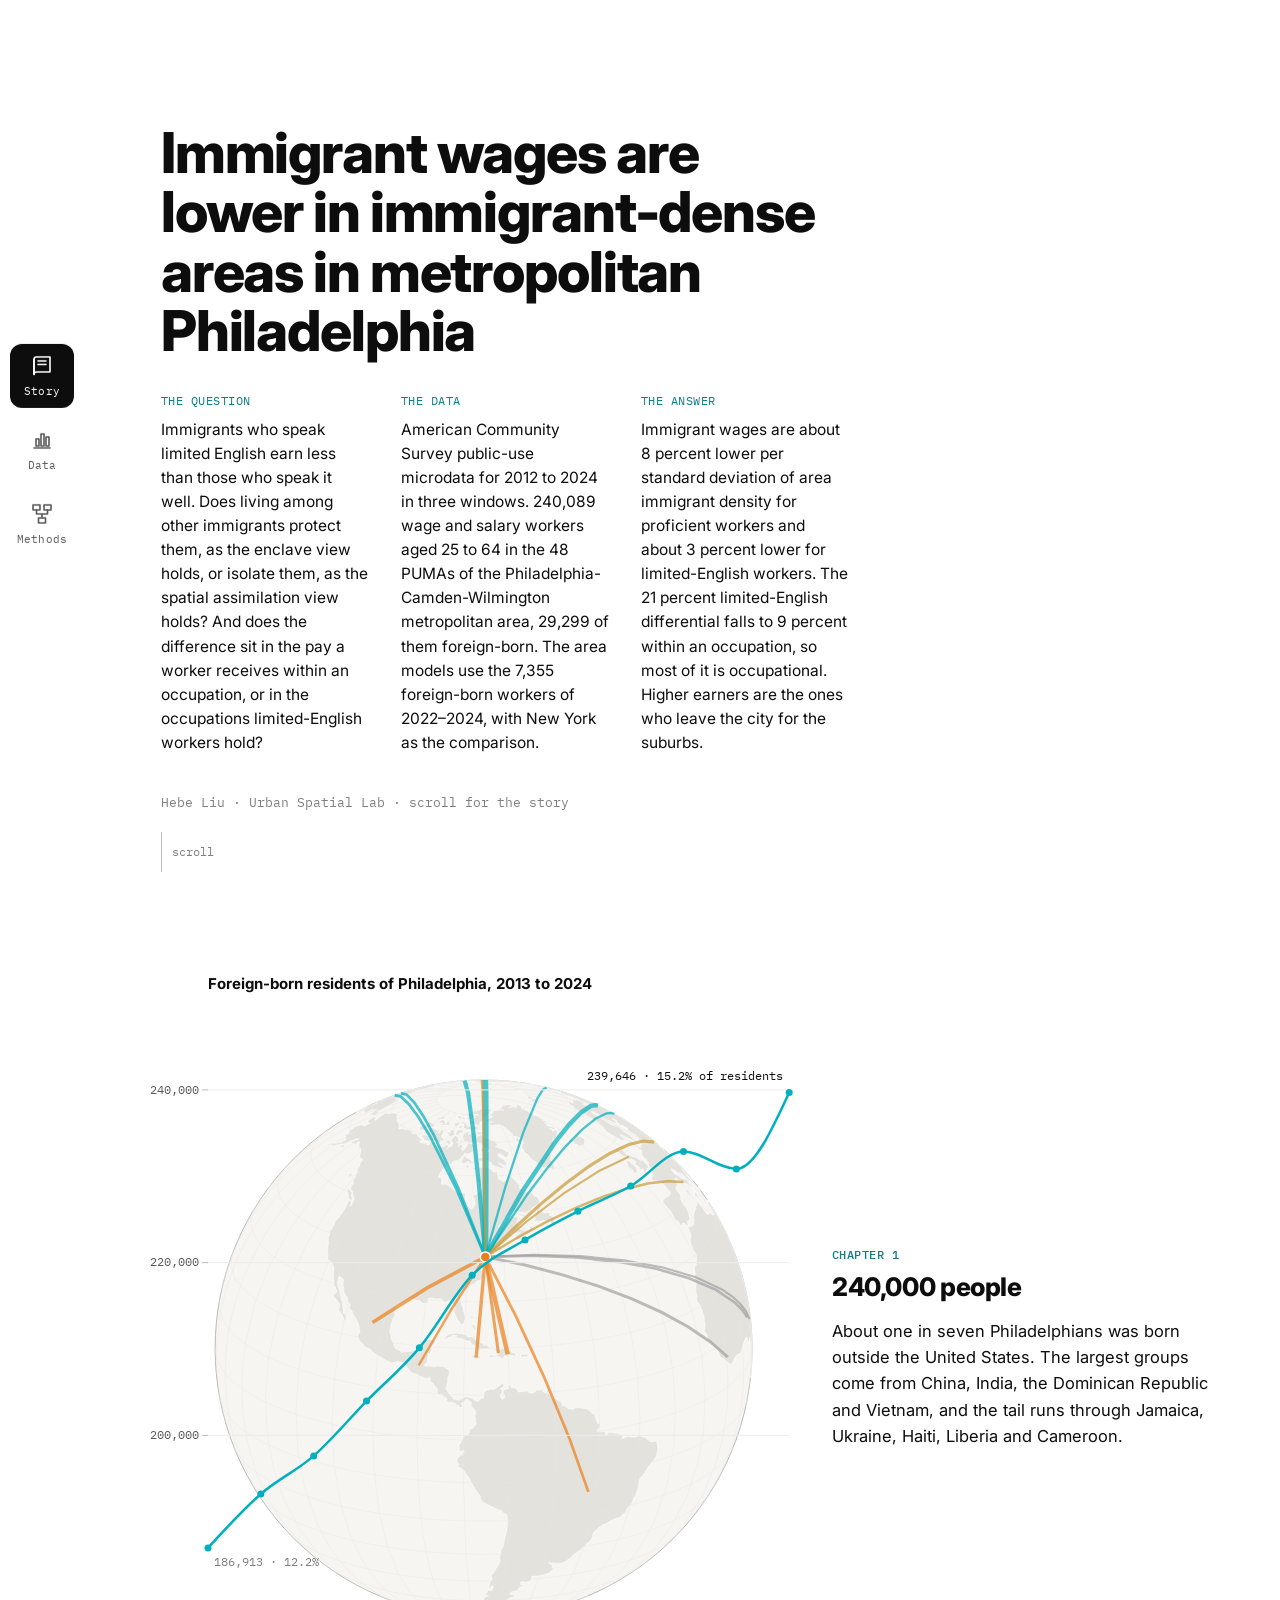
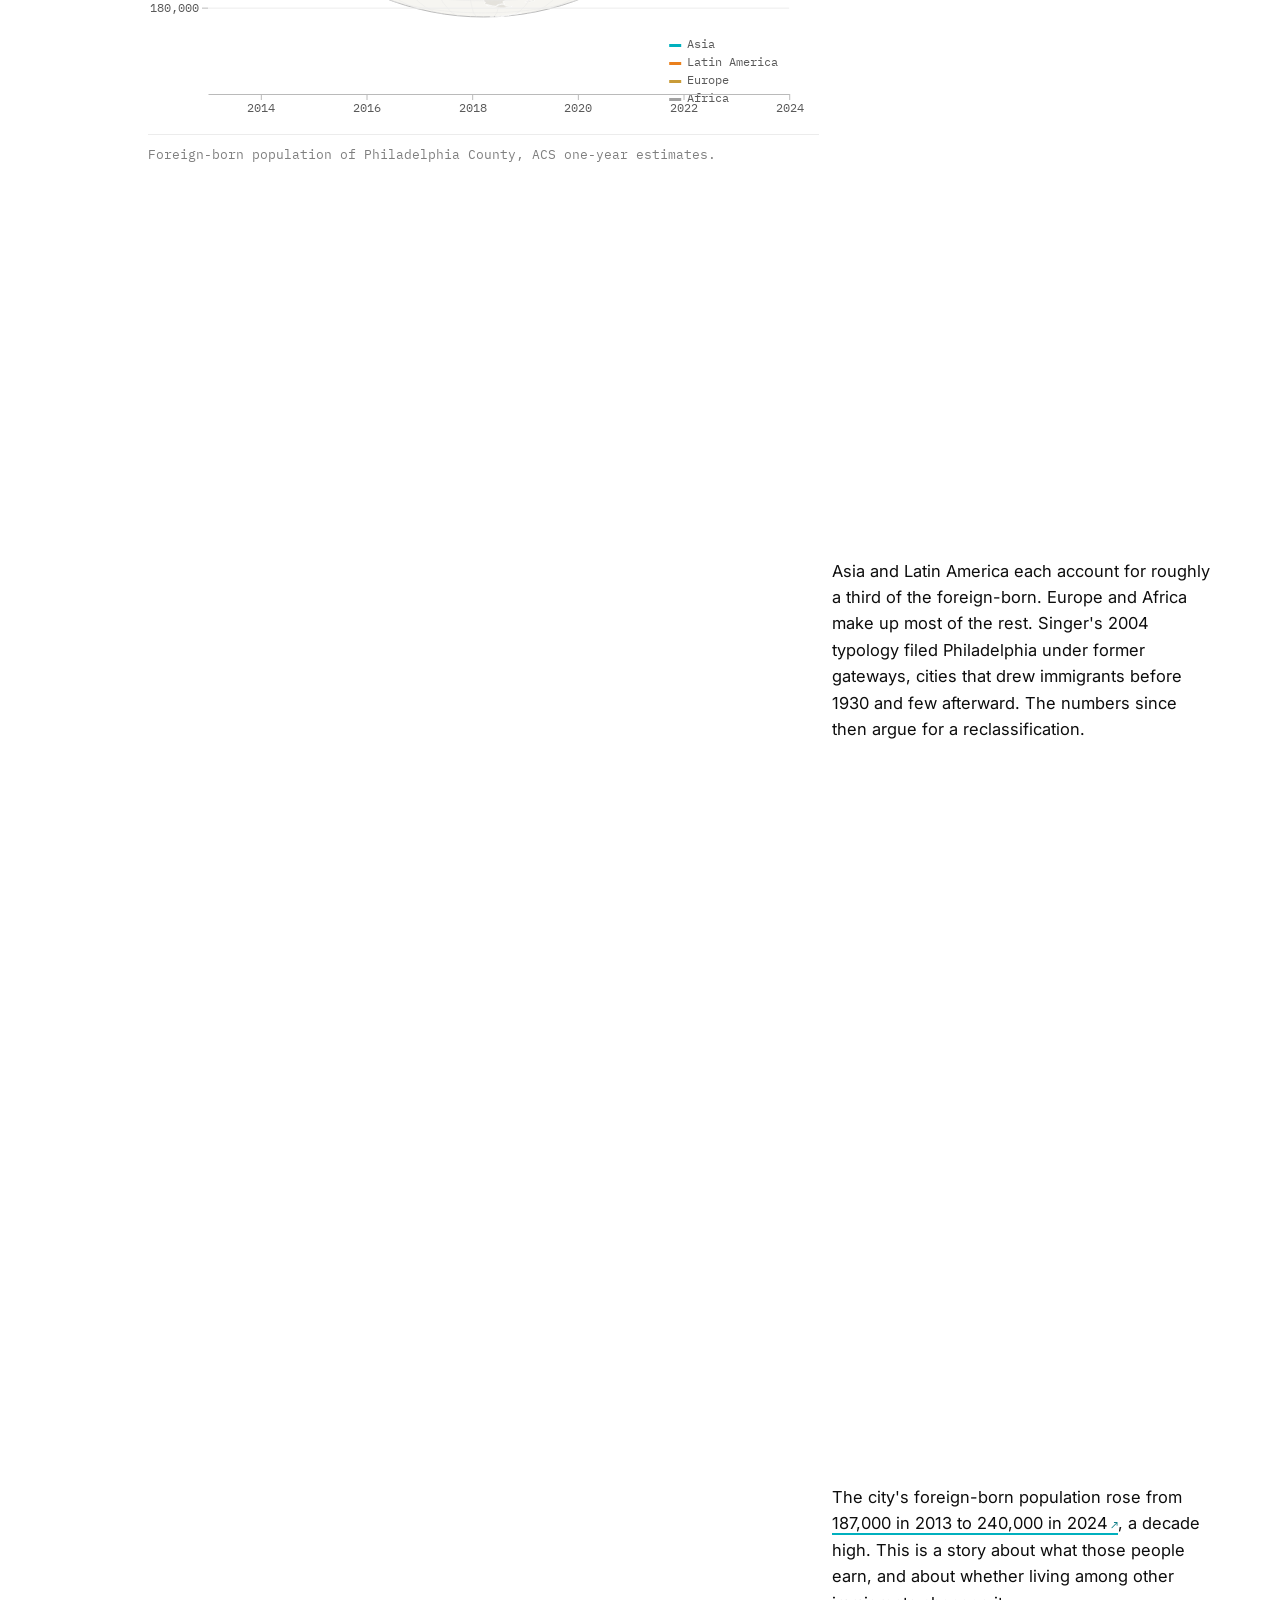
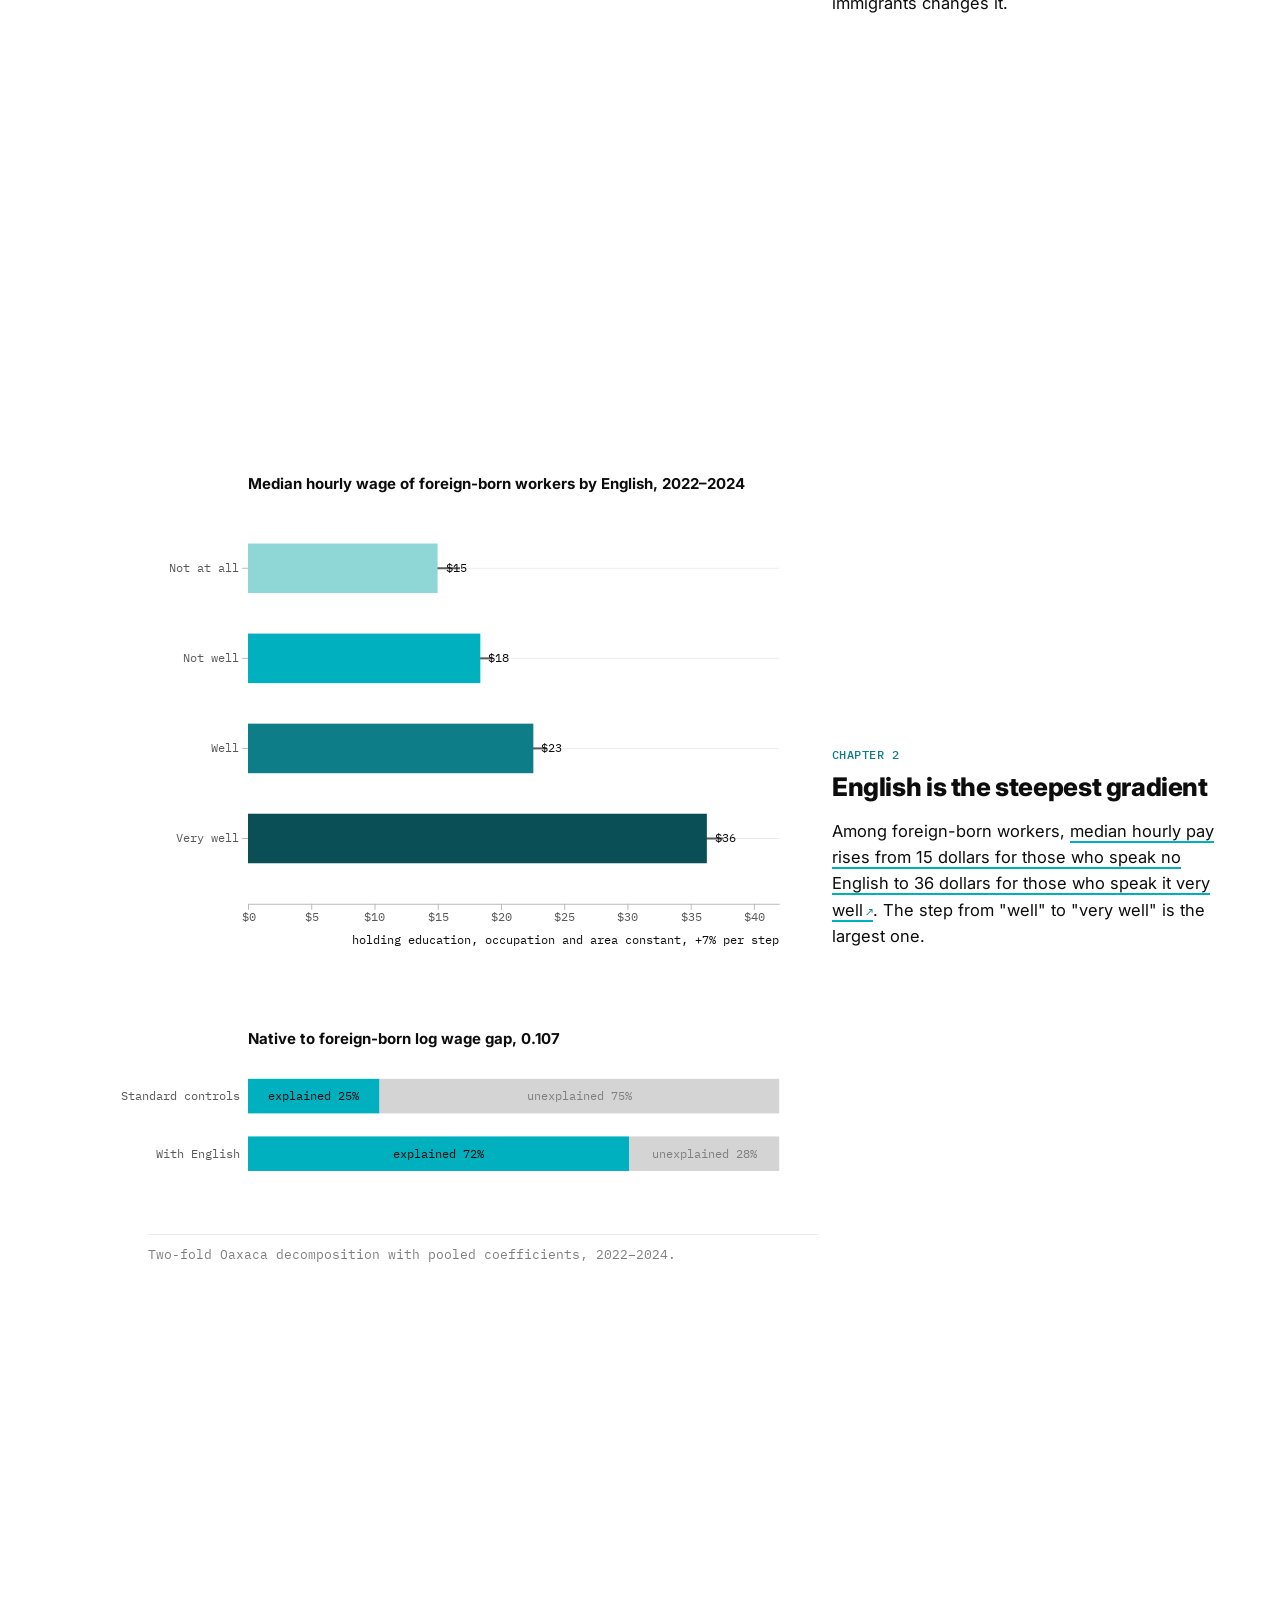
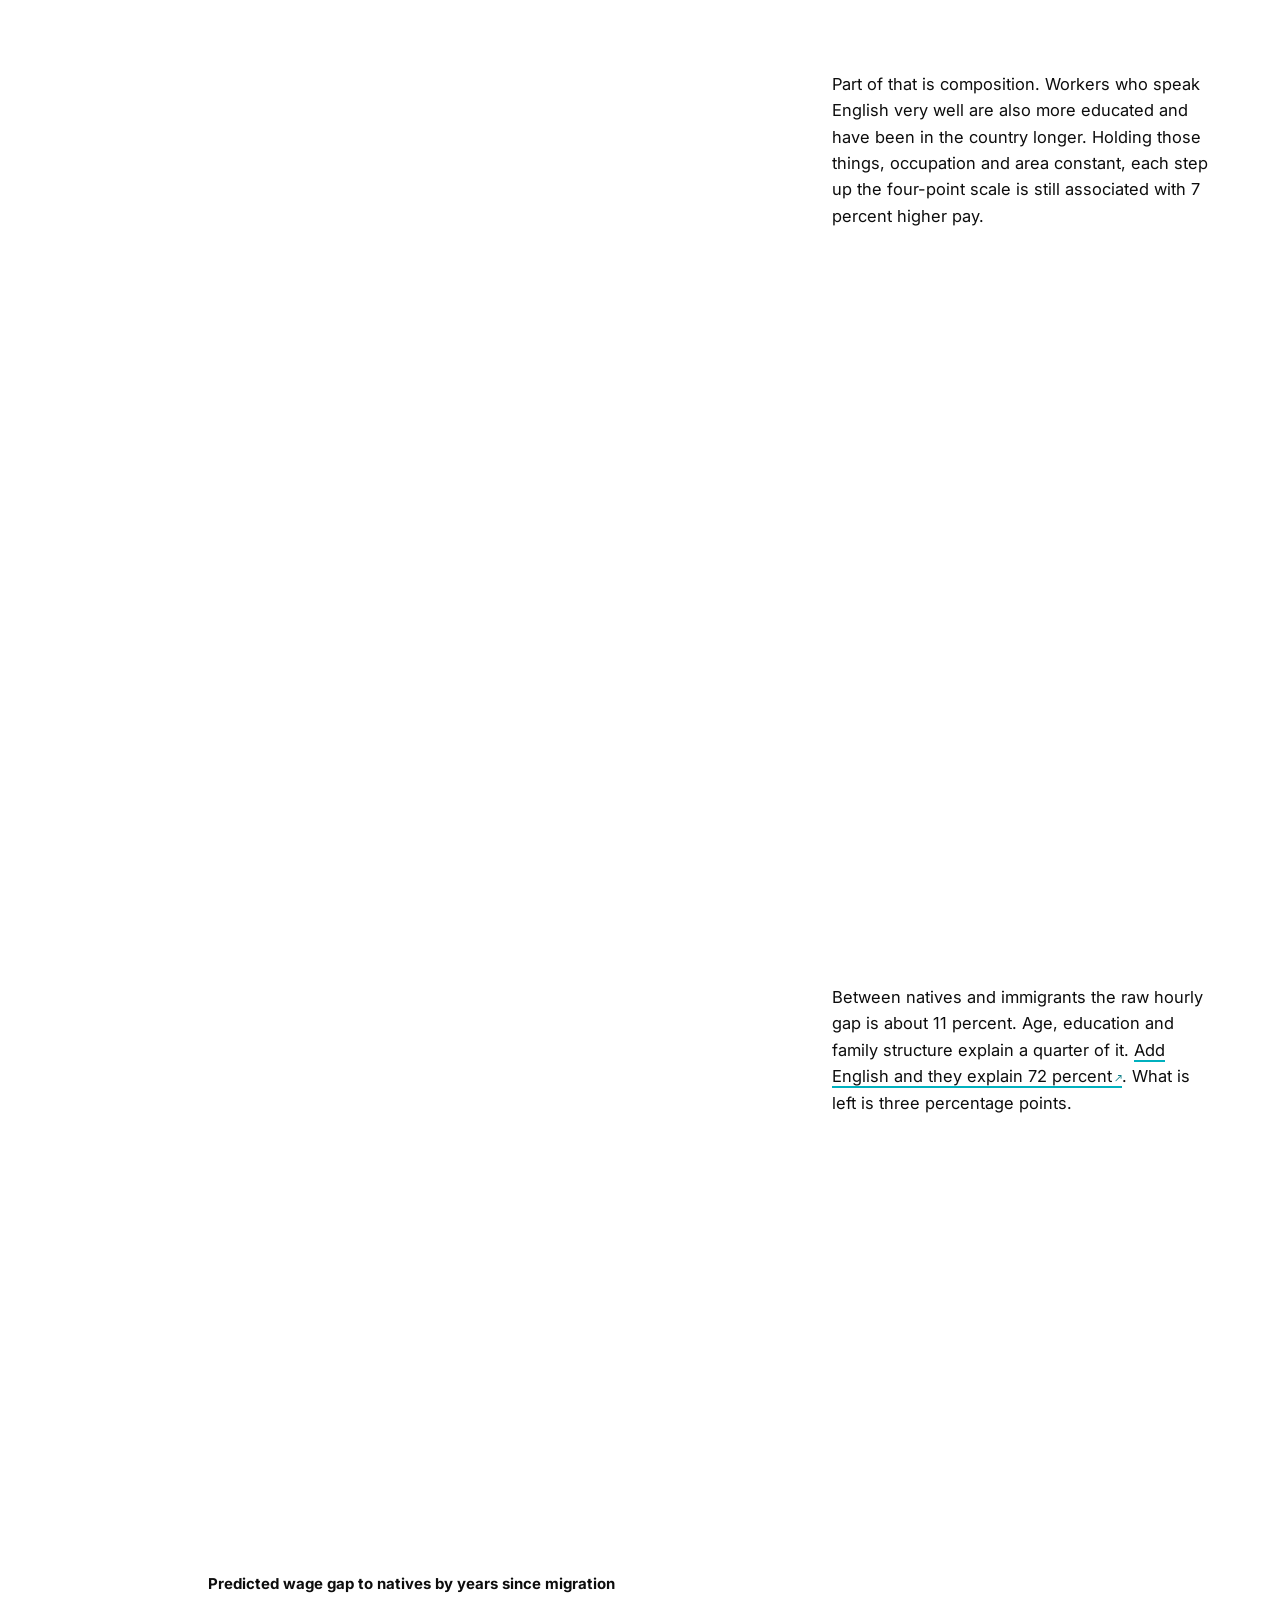
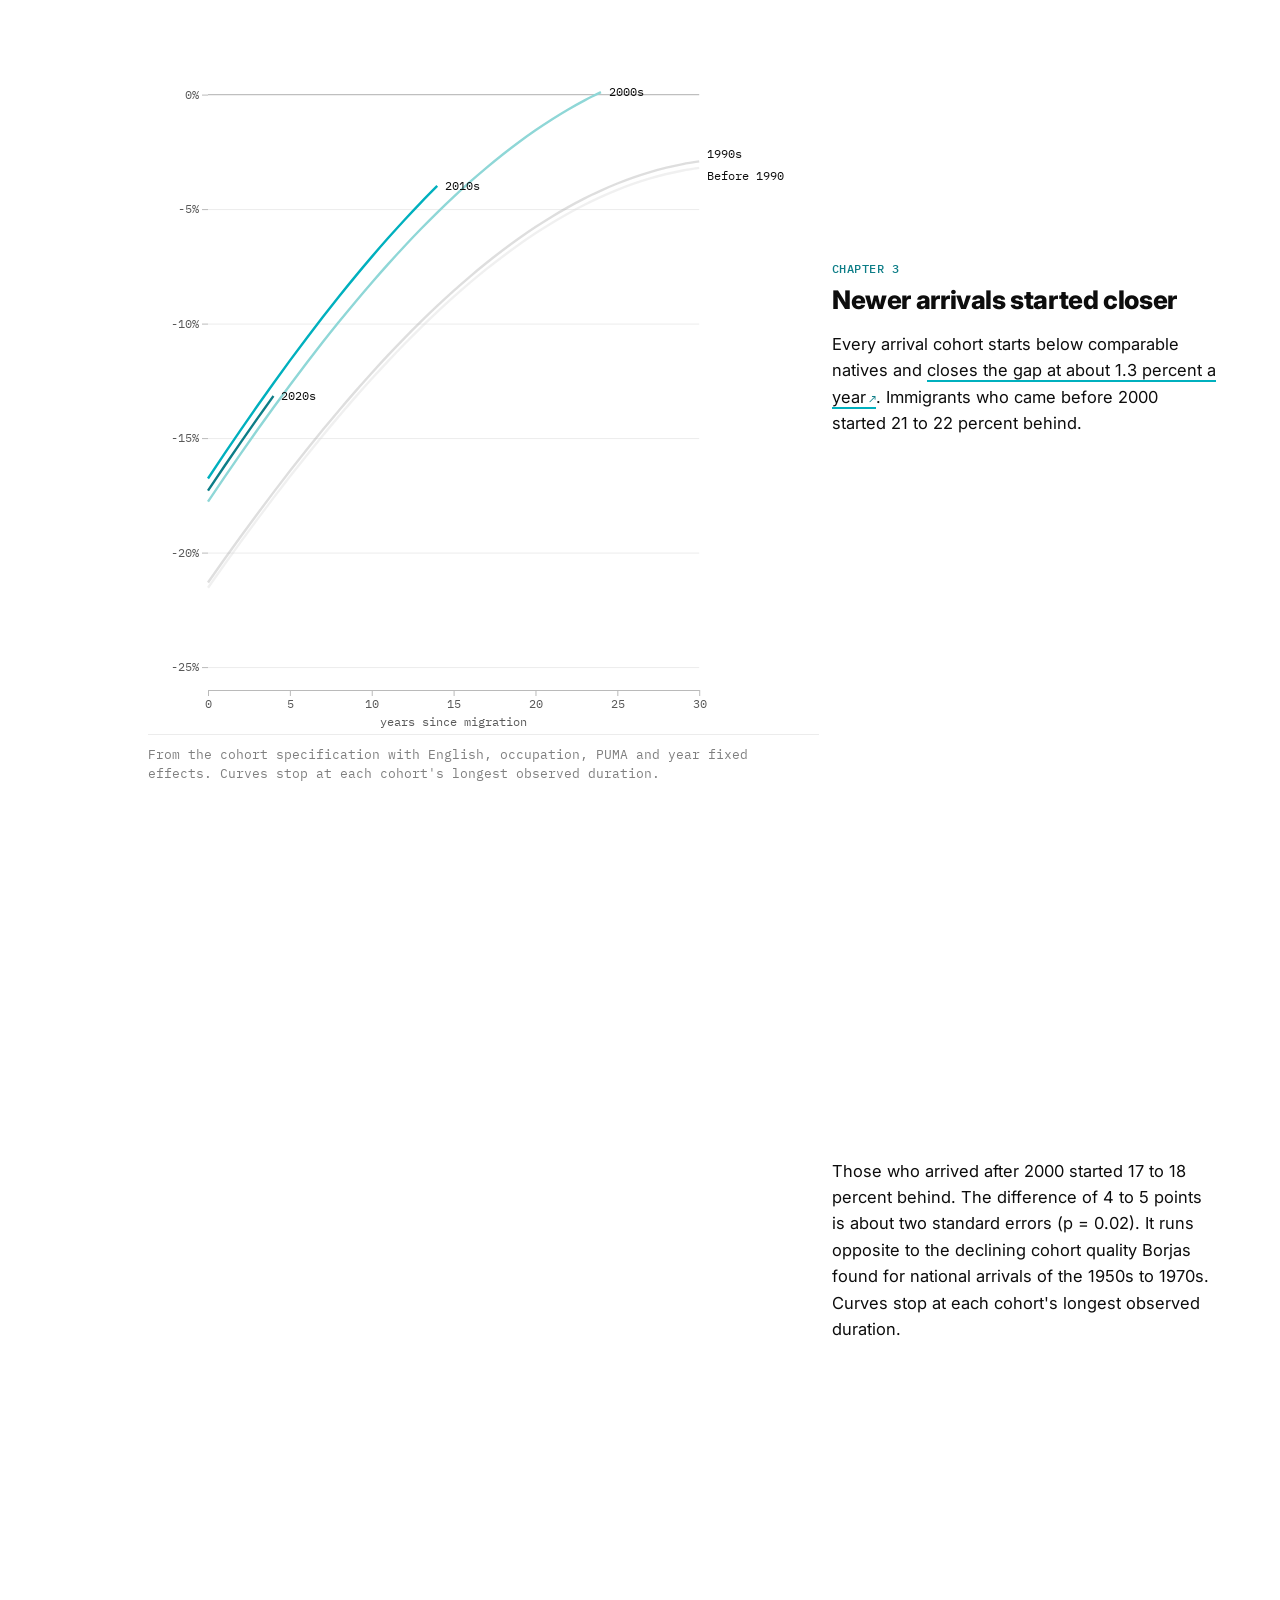
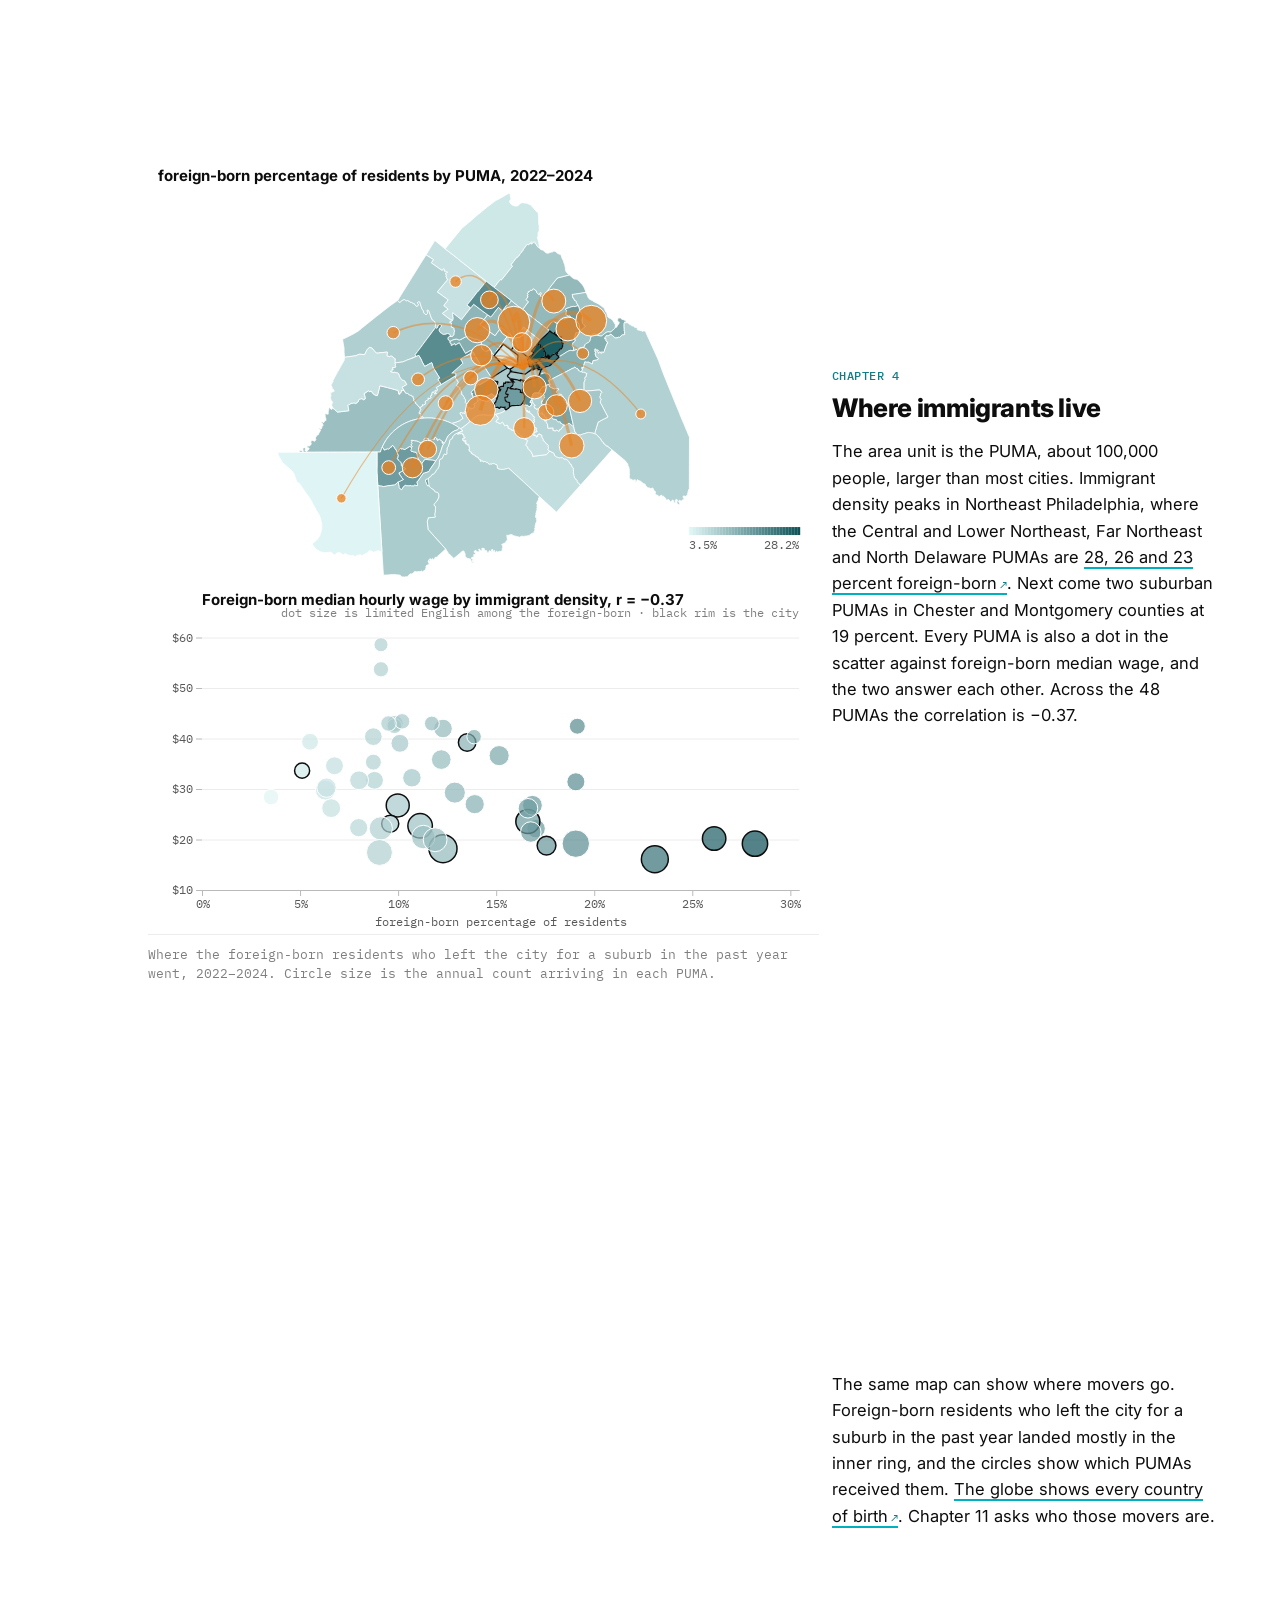
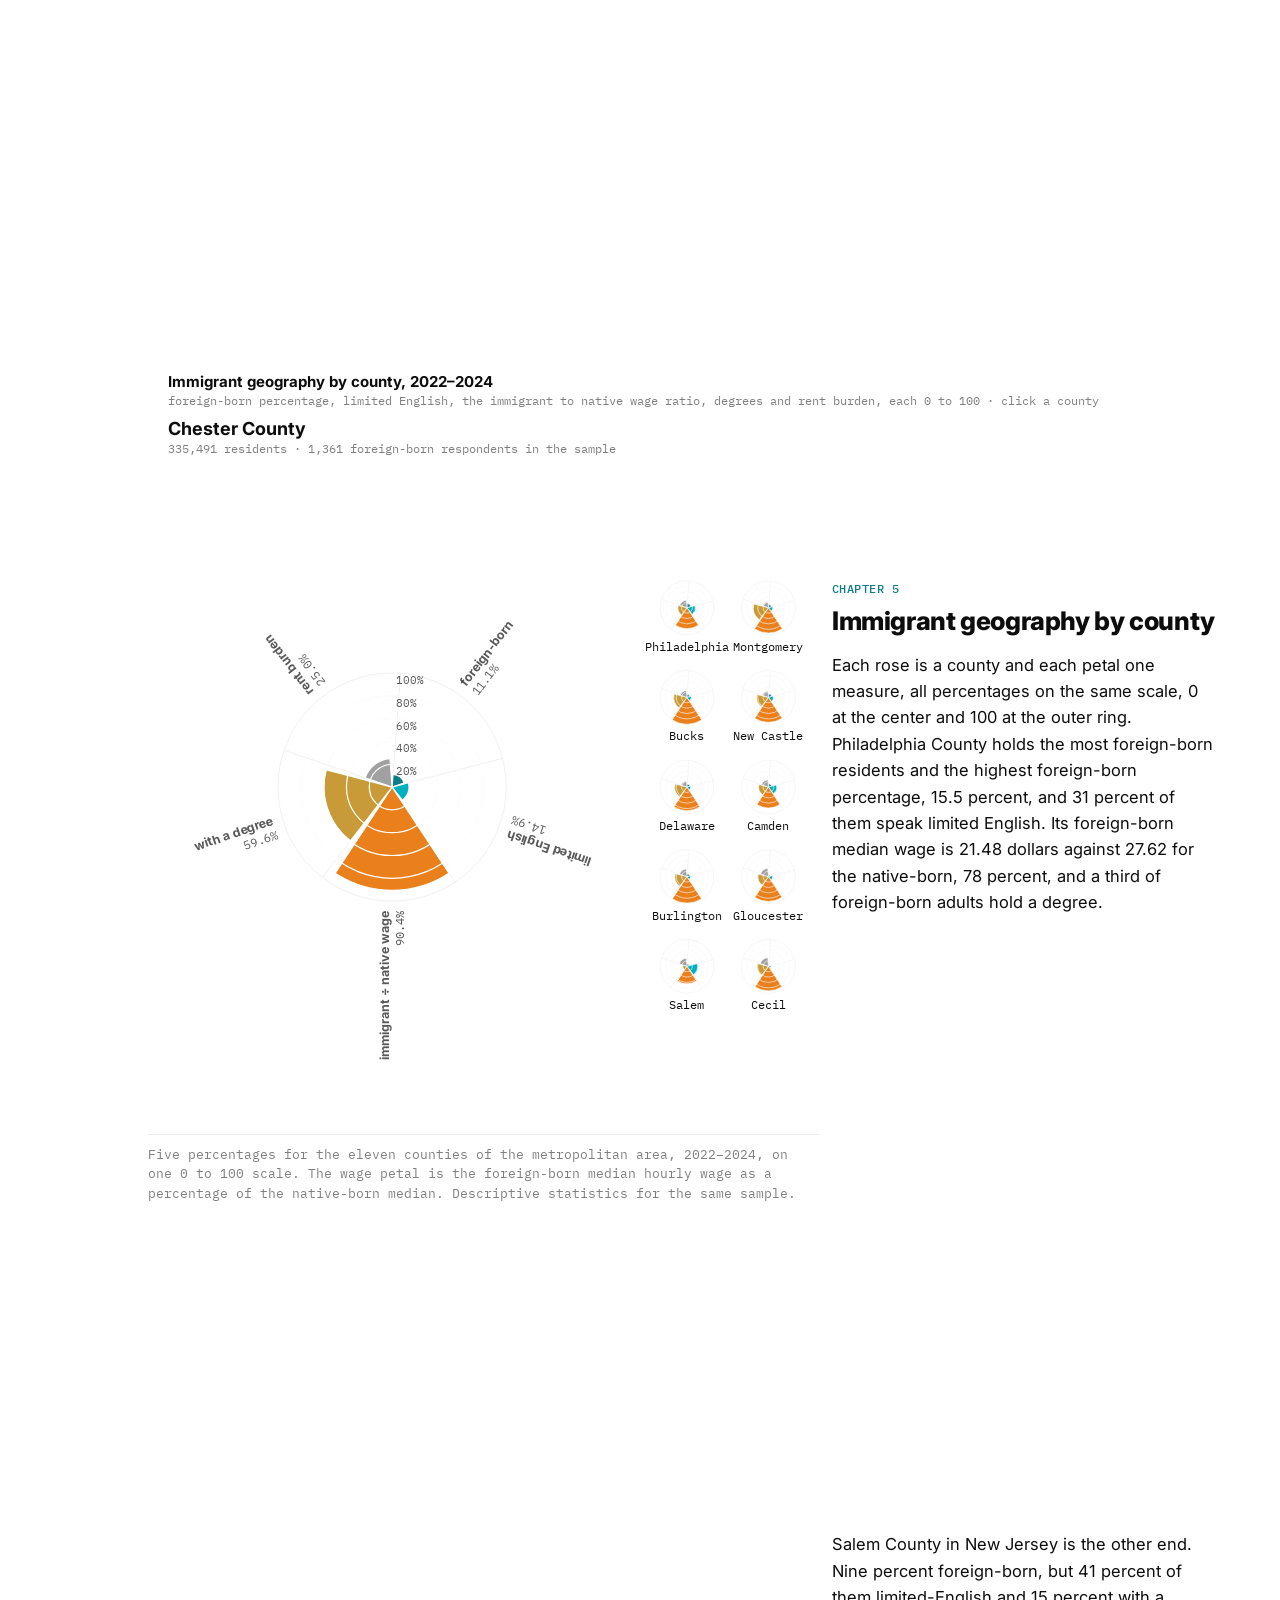
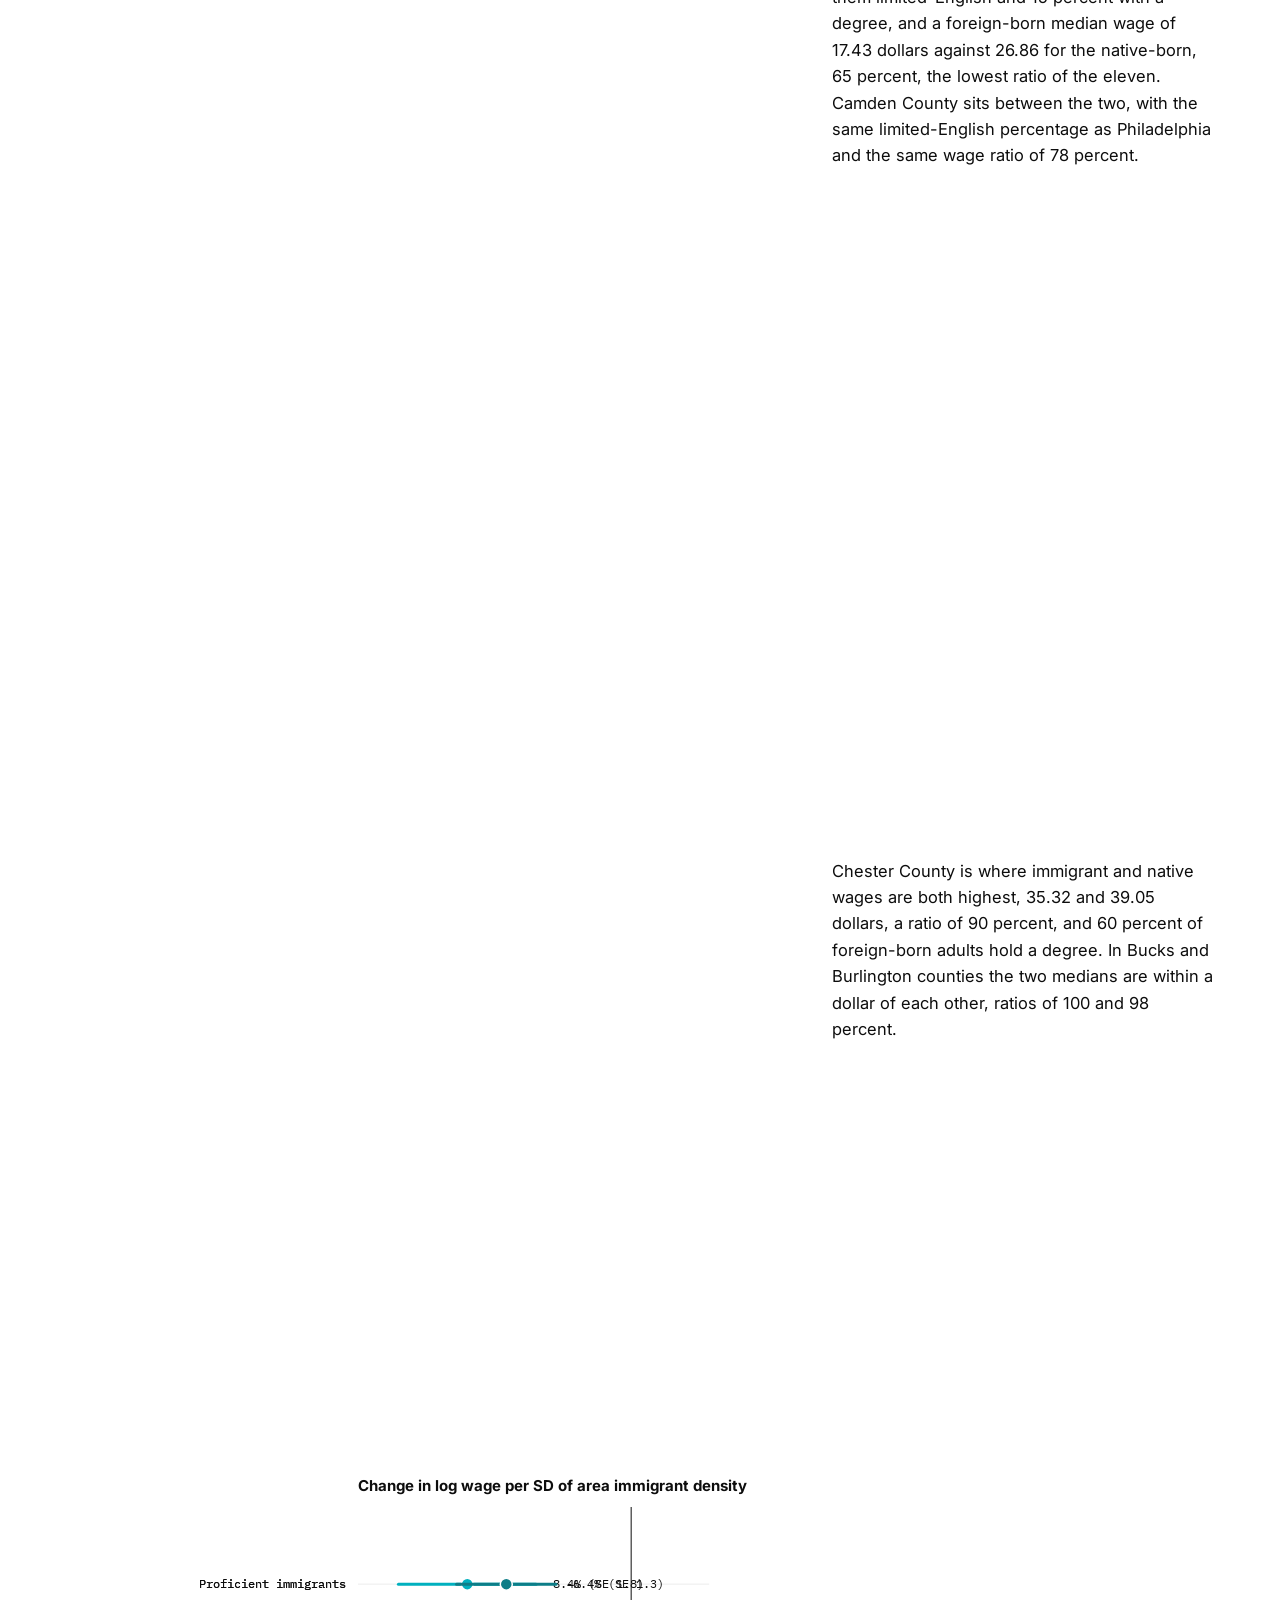
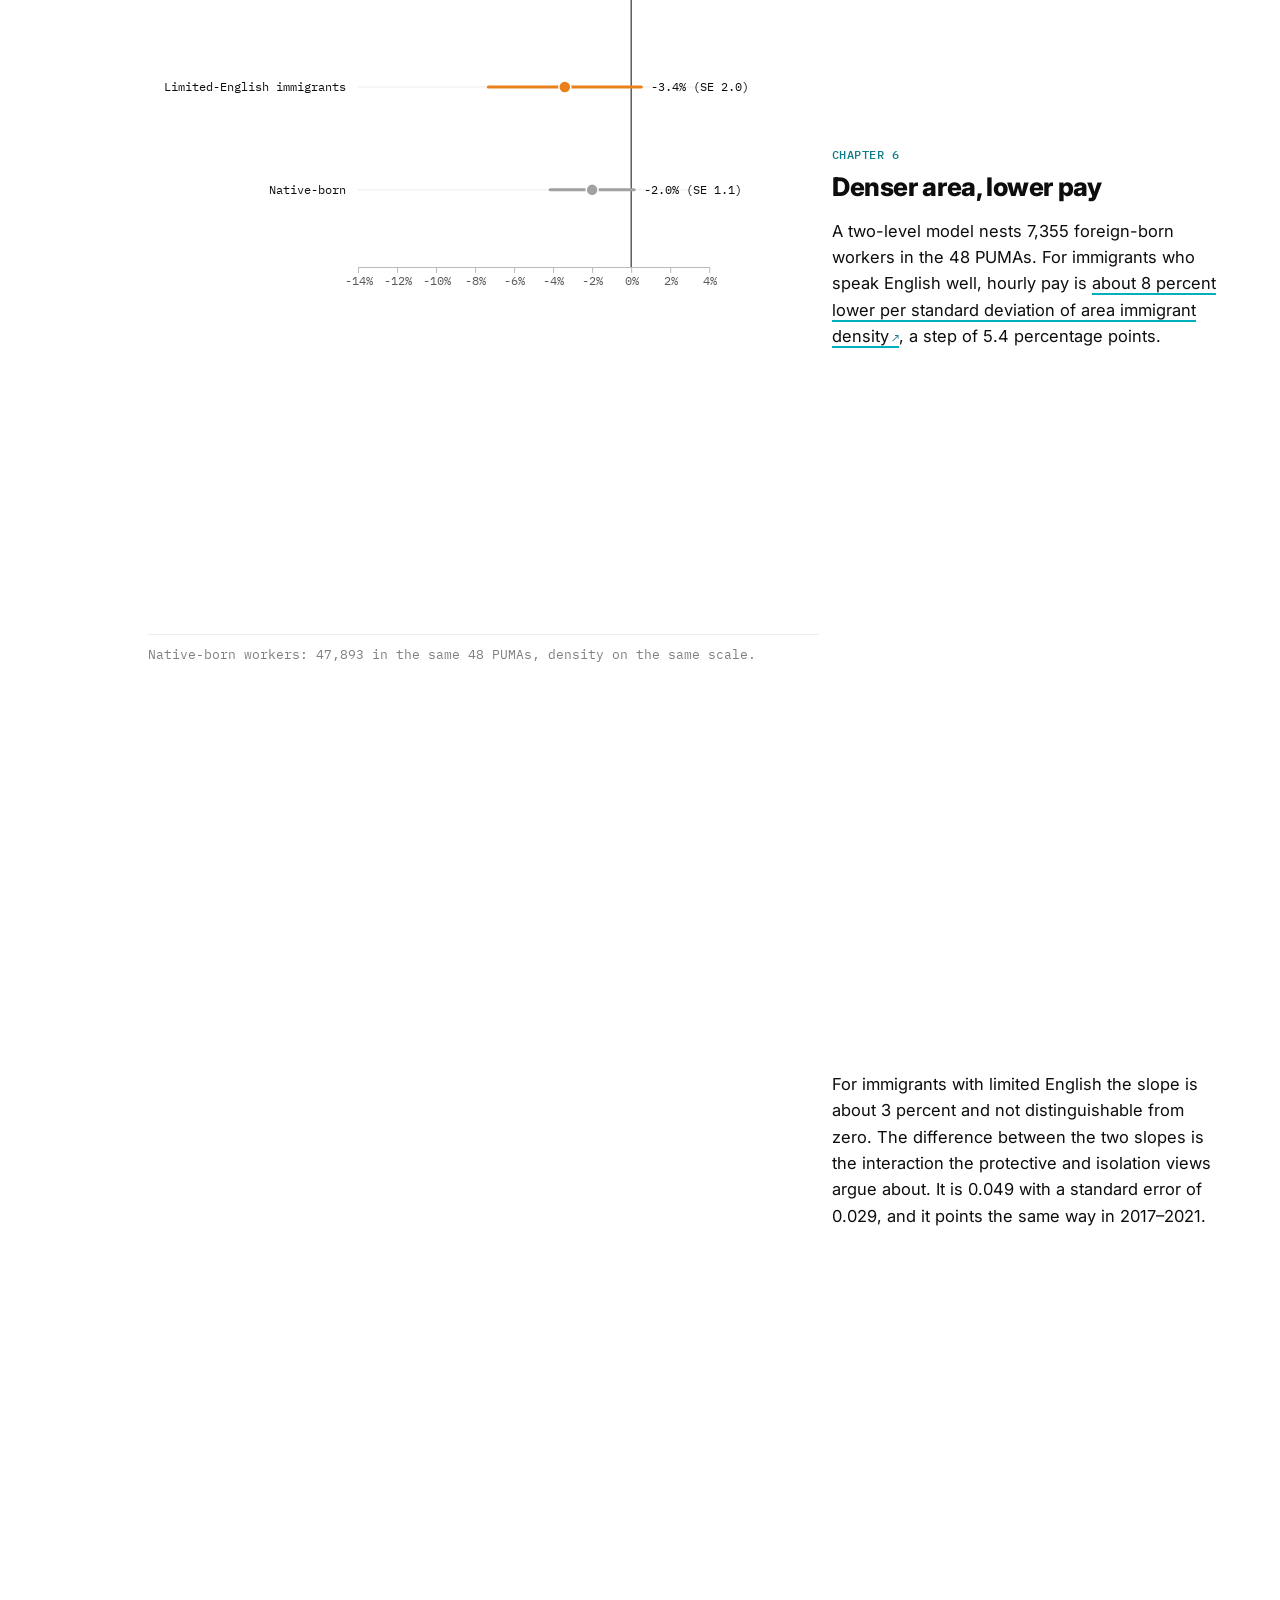
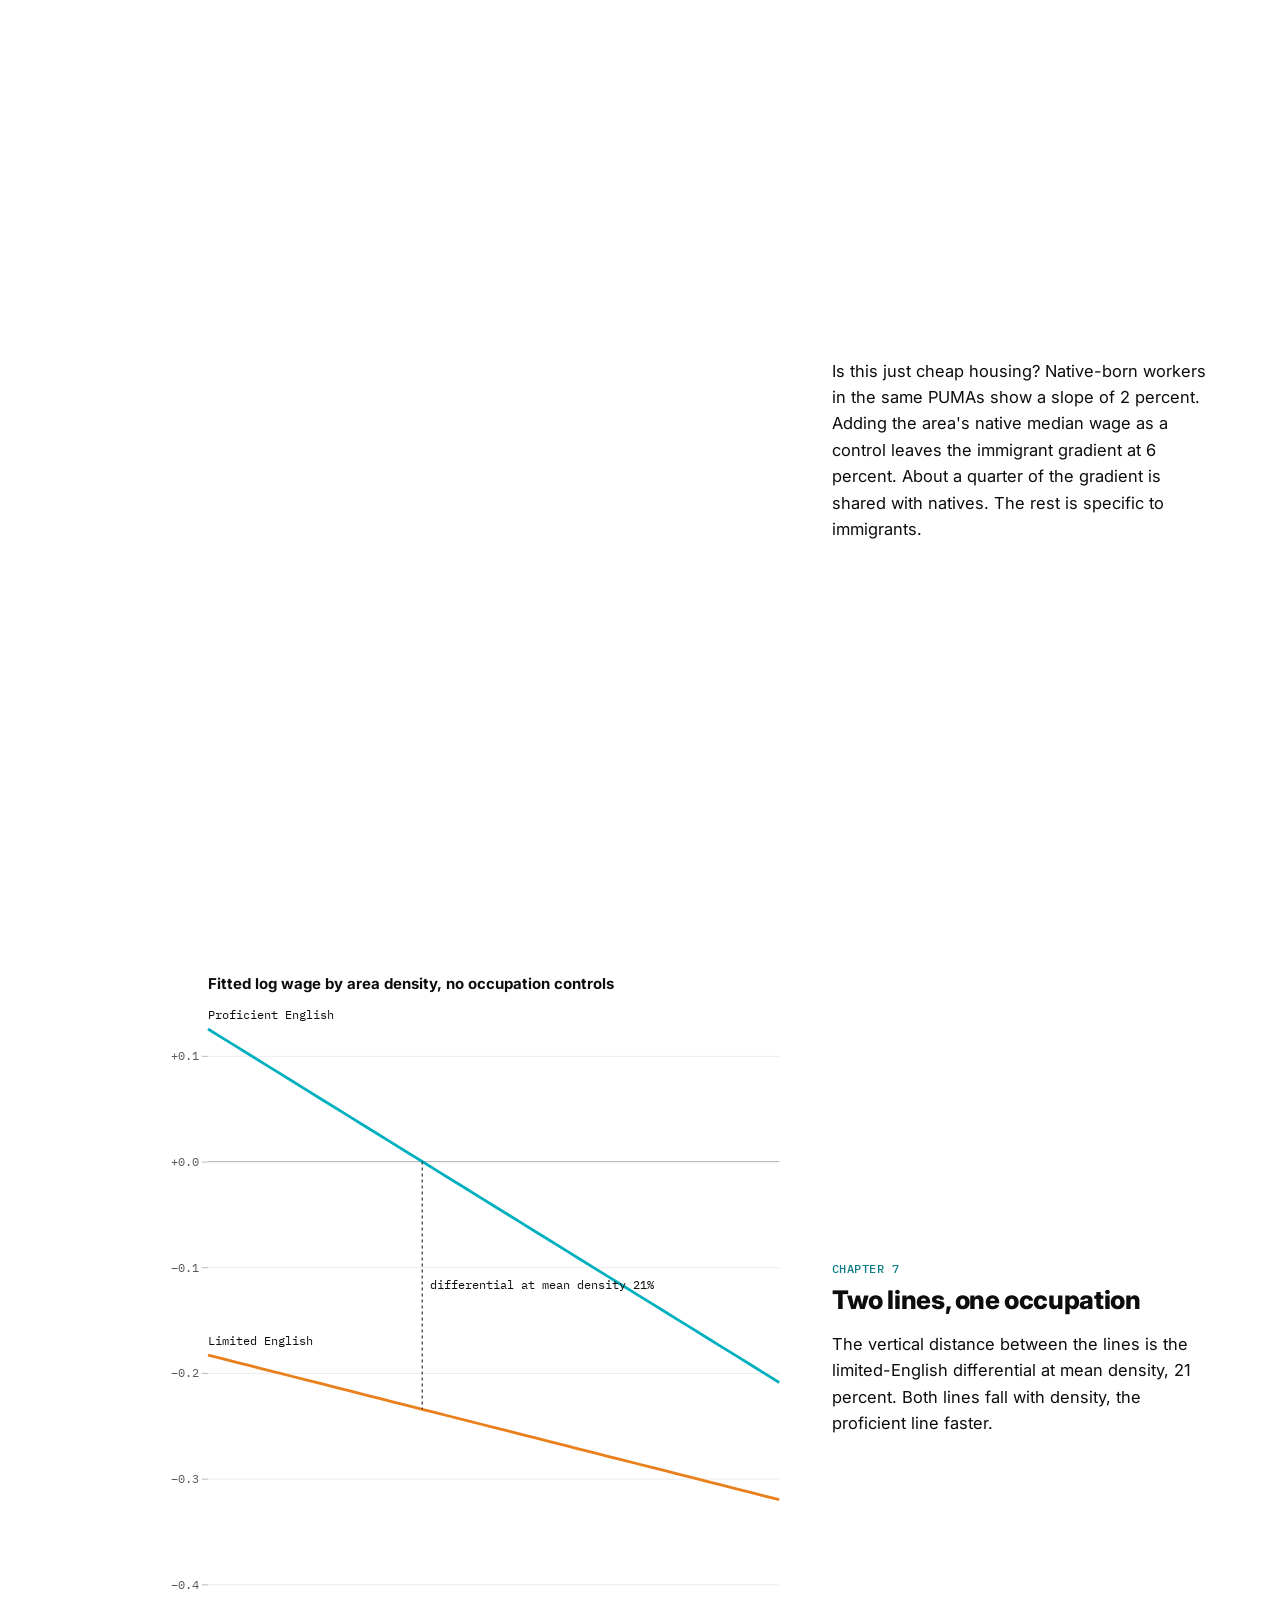
==== docs/index.html @ a544b0c3 "Add scrollytelling site" ====
<!doctype html>
<html lang="en">
<head>
<meta charset="utf-8">
<meta name="viewport" content="width=device-width, initial-scale=1">
<title>Immigrant wages in metropolitan Philadelphia</title>
<meta name="description" content="Immigrant wages are lower in immigrant-dense areas, and the limited-English differential is mostly occupational. A scrolling data story from ACS PUMS 2012–2024.">
<link rel="preconnect" href="https://fonts.googleapis.com">
<link href="https://fonts.googleapis.com/css2?family=Inter:wght@400;500;700;800&family=IBM+Plex+Mono:wght@400;500&display=swap" rel="stylesheet">
<link rel="stylesheet" href="style.css">
</head>
<body>

<nav class="rail" aria-label="Sections">
  <a href="#story" data-view="story" class="on"><svg viewBox="0 0 24 24"><path d="M4 5.5A2.5 2.5 0 0 1 6.5 3H20v15H6.5A2.5 2.5 0 0 0 4 20.5z"/><path d="M4 20.5V5.5"/><path d="M8 7h8M8 10.5h8"/></svg><span>Story</span></a>
  <a href="#data" data-view="data"><svg viewBox="0 0 24 24"><path d="M4 20h16"/><rect x="6" y="11" width="3" height="7"/><rect x="11" y="6" width="3" height="12"/><rect x="16" y="9" width="3" height="9"/></svg><span>Data</span></a>
  <a href="#methods" data-view="methods"><svg viewBox="0 0 24 24"><rect x="3" y="3" width="7" height="5"/><rect x="14" y="3" width="7" height="5"/><rect x="8.5" y="16" width="7" height="5"/><path d="M6.5 8v4h11V8M12 12v4"/></svg><span>Methods</span></a>
</nav>

<div class="view" id="v-story">
<header class="view-head hero">
  <h1>Immigrant wages are lower in immigrant-dense areas in metropolitan Philadelphia</h1>
  <div class="hero-grid">
    <div><div class="kicker">The question</div><p>Immigrants who speak limited English earn less than those who speak it well. Does living among other immigrants protect them, as the enclave view holds, or isolate them, as the spatial assimilation view holds? And does the difference sit in the pay a worker receives within an occupation, or in the occupations limited-English workers hold?</p></div>
    <div><div class="kicker">The data</div><p>American Community Survey public-use microdata for 2012 to 2024 in three windows. 240,089 wage and salary workers aged 25 to 64 in the 48 PUMAs of the Philadelphia-Camden-Wilmington metropolitan area, 29,299 of them foreign-born. The area models use the 7,355 foreign-born workers of 2022–2024, with New York as the comparison.</p></div>
    <div><div class="kicker">The answer</div><p>Immigrant wages are about 8 percent lower per standard deviation of area immigrant density for proficient workers and about 3 percent lower for limited-English workers. The 21 percent limited-English differential falls to 9 percent within an occupation, so most of it is occupational. Higher earners are the ones who leave the city for the suburbs.</p></div>
  </div>
  <p class="byline">Hebe Liu · Urban Spatial Lab · scroll for the story</p>
  <div class="scroll-cue"><span></span>scroll</div>
</header>
<main class="story">

<!-- 1. where people come from -->
<section class="chapter" id="ch-globe" data-chapter="globe">
  <div class="graphic"><svg id="g-globe"></svg><div class="g-caption" id="c-globe"></div></div>
  <div class="steps">
    <div class="step" data-step="globe-0">
      <h2>240,000 people</h2>
      <p>About one in seven Philadelphians was born outside the United States. The largest groups come from China, India, the Dominican Republic and Vietnam, and the tail runs through Jamaica, Ukraine, Haiti, Liberia and Cameroon.</p>
    </div>
    <div class="step" data-step="globe-1">
      <p>Asia and Latin America each account for roughly a third of the foreign-born. Europe and Africa make up most of the rest. Singer's 2004 typology filed Philadelphia under former gateways, cities that drew immigrants before 1930 and few afterward. The numbers since then argue for a reclassification.</p>
    </div>
    <div class="step" data-step="globe-2">
      <p>The city's foreign-born population rose from <a class="dl" href="#data/p-pop">187,000 in 2013 to 240,000 in 2024</a>, a decade high. This is a story about what those people earn, and about whether living among other immigrants changes it.</p>
    </div>
  </div>
</section>

<!-- 2. language gradient -->
<section class="chapter" id="ch-wage" data-chapter="wage">
  <div class="graphic"><svg id="g-wage"></svg><div class="g-caption" id="c-wage"></div></div>
  <div class="steps">
    <div class="step" data-step="wage-0">
      <h2>English is the steepest gradient</h2>
      <p>Among foreign-born workers, <a class="dl" href="#data/p-wage">median hourly pay rises from 15 dollars for those who speak no English to 36 dollars for those who speak it very well</a>. The step from "well" to "very well" is the largest one.</p>
    </div>
    <div class="step" data-step="wage-1">
      <p>Part of that is composition. Workers who speak English very well are also more educated and have been in the country longer. Holding those things, occupation and area constant, each step up the four-point scale is still associated with 7 percent higher pay.</p>
    </div>
    <div class="step" data-step="wage-2">
      <p>Between natives and immigrants the raw hourly gap is about 11 percent. Age, education and family structure explain a quarter of it. <a class="dl" href="#data/p-gap">Add English and they explain 72 percent</a>. What is left is three percentage points.</p>
    </div>
  </div>
</section>

<!-- 3. cohorts -->
<section class="chapter" id="ch-cohort" data-chapter="cohort">
  <div class="graphic"><svg id="g-cohort"></svg><div class="g-caption" id="c-cohort"></div></div>
  <div class="steps">
    <div class="step" data-step="cohort-0">
      <h2>Newer arrivals started closer</h2>
      <p>Every arrival cohort starts below comparable natives and <a class="dl" href="#data/p-cohort">closes the gap at about 1.3 percent a year</a>. Immigrants who came before 2000 started 21 to 22 percent behind.</p>
    </div>
    <div class="step" data-step="cohort-1">
      <p>Those who arrived after 2000 started 17 to 18 percent behind. The difference of 4 to 5 points is about two standard errors (p = 0.02). It runs opposite to the declining cohort quality Borjas found for national arrivals of the 1950s to 1970s. Curves stop at each cohort's longest observed duration.</p>
    </div>
  </div>
</section>

<!-- 4. geography -->
<section class="chapter" id="ch-map" data-chapter="map">
  <div class="graphic"><svg id="g-map"></svg><div class="g-caption" id="c-map"></div></div>
  <div class="steps">
    <div class="step" data-step="map-0">
      <h2>Where immigrants live</h2>
      <p>The area unit is the PUMA, about 100,000 people, larger than most cities. Immigrant density peaks in Northeast Philadelphia, where the Central and Lower Northeast, Far Northeast and North Delaware PUMAs are <a class="dl" href="#data/p-area">28, 26 and 23 percent foreign-born</a>. Next come two suburban PUMAs in Chester and Montgomery counties at 19 percent. Every PUMA is also a dot in the scatter against foreign-born median wage, and the two answer each other. Across the 48 PUMAs the correlation is −0.37.</p>
    </div>
    <div class="step" data-step="map-1">
      <p>The same map can show where movers go. Foreign-born residents who left the city for a suburb in the past year landed mostly in the inner ring, and the circles show which PUMAs received them. <a class="dl" href="#data/p-flow">The globe shows every country of birth</a>. Chapter 11 asks who those movers are.</p>
    </div>
  </div>
</section>

<!-- 4b. county roses -->
<section class="chapter" id="ch-county" data-chapter="county">
  <div class="graphic"><svg id="g-county"></svg><div class="g-caption" id="c-county"></div></div>
  <div class="steps">
    <div class="step" data-step="county-0">
      <h2>Immigrant geography by county</h2>
      <p>Each rose is a county and each petal one measure, all percentages on the same scale, 0 at the center and 100 at the outer ring. Philadelphia County holds the most foreign-born residents and the highest foreign-born percentage, 15.5 percent, and 31 percent of them speak limited English. Its foreign-born median wage is 21.48 dollars against 27.62 for the native-born, 78 percent, and a third of foreign-born adults hold a degree.</p>
    </div>
    <div class="step" data-step="county-1">
      <p>Salem County in New Jersey is the other end. Nine percent foreign-born, but 41 percent of them limited-English and 15 percent with a degree, and a foreign-born median wage of 17.43 dollars against 26.86 for the native-born, 65 percent, the lowest ratio of the eleven. Camden County sits between the two, with the same limited-English percentage as Philadelphia and the same wage ratio of 78 percent.</p>
    </div>
    <div class="step" data-step="county-2">
      <p>Chester County is where immigrant and native wages are both highest, 35.32 and 39.05 dollars, a ratio of 90 percent, and 60 percent of foreign-born adults hold a degree. In Bucks and Burlington counties the two medians are within a dollar of each other, ratios of 100 and 98 percent.</p>
    </div>
  </div>
</section>

<!-- 5. density slopes by group -->
<section class="chapter" id="ch-slopes" data-chapter="slopes">
  <div class="graphic"><svg id="g-slopes"></svg><div class="g-caption" id="c-slopes"></div></div>
  <div class="steps">
    <div class="step" data-step="slopes-0">
      <h2>Denser area, lower pay</h2>
      <p>A two-level model nests 7,355 foreign-born workers in the 48 PUMAs. For immigrants who speak English well, hourly pay is <a class="dl" href="#data/p-calc">about 8 percent lower per standard deviation of area immigrant density</a>, a step of 5.4 percentage points.</p>
    </div>
    <div class="step" data-step="slopes-1">
      <p>For immigrants with limited English the slope is about 3 percent and not distinguishable from zero. The difference between the two slopes is the interaction the protective and isolation views argue about. It is 0.049 with a standard error of 0.029, and it points the same way in 2017–2021.</p>
    </div>
    <div class="step" data-step="slopes-2">
      <p>Is this just cheap housing? Native-born workers in the same PUMAs show a slope of 2 percent. Adding the area's native median wage as a control leaves the immigrant gradient at 6 percent. About a quarter of the gradient is shared with natives. The rest is specific to immigrants.</p>
    </div>
  </div>
</section>

<!-- 6. occupation -->
<section class="chapter" id="ch-enclave" data-chapter="enclave">
  <div class="graphic"><svg id="g-enclave"></svg><div class="g-caption" id="c-enclave"></div></div>
  <div class="steps">
    <div class="step" data-step="enclave-0">
      <h2>Two lines, one occupation</h2>
      <p>The vertical distance between the lines is the limited-English differential at mean density, 21 percent. Both lines fall with density, the proficient line faster.</p>
    </div>
    <div class="step" data-step="enclave-1">
      <p>Compare workers in the same occupation and <a class="dl" href="#data/p-calc">the differential falls to 9 percent</a>. Holding occupation constant removes about 60 percent of the differential, 40 percent of the density gradient, and all of the interaction. Most of what limited English costs is the occupation it sorts a worker into.</p>
    </div>
  </div>
</section>

<!-- 6b. occupations -->
<section class="chapter" id="ch-occ" data-chapter="occ">
  <div class="graphic"><svg id="g-occ"></svg><div class="g-caption" id="c-occ"></div></div>
  <div class="steps">
    <div class="step" data-step="occ-0">
      <h2>Which occupations limited English sorts into</h2>
      <p>The fixed effects say most of the differential is occupational. This is what that looks like. <a class="dl" href="#data/p-occ">Thirty-seven percent of limited-English workers are in service occupations and 14 percent each in production and in transportation</a>, against 12, 3 and 6 percent of the native-born. Proficient immigrants cluster where the native-born do, in management and in computing, engineering and science, and in the last of those they hold a larger proportion than the native-born.</p>
    </div>
    <div class="step" data-step="occ-1">
      <p>Inside an occupation the gap is smaller but does not vanish. The right column divides the limited-English median by the proficient median in the same occupation group. In service work the two groups earn within 17 percent of each other. In sales and in construction the limited-English median is under three quarters of the proficient one. These are descriptive medians for the same sample the models use, not model estimates.</p>
    </div>
  </div>
</section>

<!-- 7. own-language density -->
<section class="chapter" id="ch-ownlang" data-chapter="ownlang">
  <div class="graphic"><svg id="g-ownlang"></svg><div class="g-caption" id="c-ownlang"></div></div>
  <div class="steps">
    <div class="step" data-step="ownlang-0">
      <h2>What about your own language?</h2>
      <p>Immigrant density as a whole may be the wrong measure. An exploratory check uses the density of the worker's own home language instead, for the 5,732 workers who speak a language other than English at home. Its five highest values are all Spanish, led by North Philadelphia at 41 percent of residents.</p>
    </div>
    <div class="step" data-step="ownlang-1">
      <p>On this measure the differential does narrow, by about 5 percent per standard deviation. But look at which line moves. Limited-English wages do not vary with own-language density. Proficient wages fall with it, by about 6 percent per standard deviation. The differential narrows because the proficient earn less, not because the limited-English earn more.</p>
    </div>
    <div class="step" data-step="ownlang-2">
      <p>The same model in the New York metropolitan area, with 54,089 workers in 141 PUMAs, gives the same picture. <a class="dl" href="#data/p-coef">The interaction is 0.045 against Philadelphia's 0.046</a>, and again the narrowing comes from the proficient side. A former gateway and a traditional one agree.</p>
    </div>
  </div>
</section>

<!-- 7b. Philadelphia vs New York grid -->
<section class="chapter" id="ch-compare" data-chapter="compare">
  <div class="graphic"><svg id="g-compare"></svg><div class="g-caption" id="c-compare"></div></div>
  <div class="steps">
    <div class="step" data-step="compare-0">
      <h2>Seventeen tests, one grid</h2>
      <p>Every limited-English × density interaction the paper reports, in one plot. Twelve for Philadelphia, five for New York. Circles are generic density, diamonds co-ethnic, squares own-language, hollow marks hold occupation constant, and size is the sample. Most intervals cross zero. <a class="dl" href="#data/p-coef">The two areas differ by about one standard error on generic density and by two, with opposite signs, on co-ethnic density.</a></p>
    </div>
    <div class="step" data-step="compare-1">
      <p>With this many tests a single result at the 5 percent level is weak evidence. The Bonferroni line for seventeen tests is |t| above 2.92. Only the two New York own-language terms clear it. Philadelphia's own-language interaction, at p = 0.04, does not. The paper reports all seventeen for that reason.</p>
    </div>
  </div>
</section>

<!-- 8. moves -->
<section class="chapter" id="ch-moves" data-chapter="moves">
  <div class="graphic"><svg id="g-moves"></svg><div class="g-caption" id="c-moves"></div></div>
  <div class="steps">
    <div class="step" data-step="moves-0">
      <h2>Who leaves the city</h2>
      <p>In a year, 85.7 percent of the metro's foreign-born adults stay in the same house. Of the rest, 5.9 percent move within the suburbs, 2.7 percent arrive from abroad, 2.3 percent move within the city, 2.1 percent arrive from another state, 0.7 percent move from the city to a suburb and 0.6 percent the other way.</p>
    </div>
    <div class="step" data-step="moves-1">
      <p>Take the stayers out and the flows are small but not random. The 2,400 a year who moved from the city to a suburb earned a median of 33 dollars an hour. The 1,900 who moved the other way earned 20. New arrivals from abroad landed in the city and the suburbs at 3,400 to 5,500 a year, earning 16 and 22 dollars. Among prior city residents, doubling hourly pay raises the odds of a city-to-suburb move by about 40 percent. <a class="dl" href="#data/p-moves">In the multinomial model the estimate is 1.30 with an interval from 0.97 to 1.74</a>.</p>
    </div>
    <div class="step" data-step="moves-2">
      <p>Native-born adults move between the city and the suburbs at nearly the same rates, 0.6 and 0.7 percent. What differs is arrival. The foreign-born flow from abroad has no native counterpart, and it lands mostly in the suburbs.</p>
    </div>
  </div>
</section>

<!-- 9. cohorts over twelve years -->
<section class="chapter" id="ch-panel" data-chapter="panel">
  <div class="graphic"><svg id="g-panel"></svg><div class="g-caption" id="c-panel"></div></div>
  <div class="steps">
    <div class="step" data-step="panel-0">
      <h2>Cohorts over twelve years</h2>
      <p>Following the same arrival cohorts across three survey windows, real wages rose in eleven of twelve cells. The proportion living outside the city barely moved. At the group level the data cannot detect a link between wage growth and suburbanization.</p>
    </div>
    <div class="step" data-step="panel-1">
      <p>The 2010s arrivals look different, but part of that is duration. Compare them with the 2000s cohort at the same number of years after arrival and one difference holds. Latin American arrivals of the 2010s are <a class="dl" href="#data/p-tables">7 points less suburban</a>, a difference of about two standard errors. European arrivals show the same size with too few respondents to establish it. Asian arrivals are 5 points more suburban.</p>
    </div>
  </div>
</section>

<!-- 10. heatmap of cells -->
<section class="chapter" id="ch-grid" data-chapter="grid">
  <div class="graphic"><svg id="g-grid"></svg><div class="g-caption" id="c-grid"></div></div>
  <div class="steps">
    <div class="step" data-step="grid-0">
      <h2>Every cell, every window</h2>
      <p>The same forty-four cells as a grid. Rows are arrival cohort by region of birth, columns are the three survey windows, and color is the real median hourly wage in 2024 dollars. Hover a cell for the number. Asian-born arrivals of the 1990s and 2000s <a class="dl" href="#data/p-cells">gained about 10 dollars over twelve years</a>, the largest real gains in the table.</p>
    </div>
    <div class="step" data-step="grid-1">
      <p>Switch the color to the percentage living outside the city and the grid goes flat. Most cells sit between 59 and 86 percent in every window and drift up by a few points. The exceptions are in the last row block, the 2010s arrivals, and only for Latin America does the difference from the cohort before survive a duration-matched comparison.</p>
    </div>
  </div>
</section>

</main>

<footer class="outro">
  <h2>What this adds up to</h2>
  <p>In metropolitan Philadelphia, immigrant wages are about 8 percent lower per standard deviation of area immigrant density for workers who speak English well and about 3 percent lower, an estimate not distinguishable from zero, for those who do not. The wage difference between the two groups does not vary detectably with that density, and most of it is associated with the occupations limited-English workers hold. On the density of a worker's own home language the difference narrows, in Philadelphia and in New York, because proficient workers earn less where their language is common. Higher earners leave the city, and Latin American arrivals of the 2010s are settling inside it more often than the cohort before them did.</p>
  <p class="meta">Data: American Community Survey PUMS, 2012–2016, 2017–2021 and 2022–2024 five-year files, Philadelphia-Camden-Wilmington MSA. Working paper, code and full tables at <a href="https://github.com/cyber-hbliu/immigrant_workforce_research">github.com/cyber-hbliu/immigrant_workforce_research</a>.</p>
</footer>
</div>

<div class="view" id="v-data" hidden>
<main class="explore">
  <section class="view-head">
    <h1>Explore the data</h1>
    <p class="lead">Every estimate in the paper, with the controls that produced it. American Community Survey public-use microdata, 2012 to 2024, 240,089 wage and salary workers aged 25 to 64 in the 48 PUMAs of the Philadelphia-Camden-Wilmington metropolitan area.</p>
  </section>

  <!-- 1. population -->
  <section class="panel" id="p-pop">
    <div class="panel-head">
      <h2>The foreign-born population, 2013 to 2024</h2>
      <p class="desc">One-year ACS estimates for the city of Philadelphia. The line is the count, the bars on the right are the twenty largest countries of birth as a percentage of the city's foreign-born.</p>
    </div>
    <div class="panel-body">
      <svg id="s-pop"></svg>
      <div class="detail" id="d-pop"></div>
    </div>
  </section>

  <!-- 2. wages by English -->
  <section class="panel" id="p-wage">
    <div class="panel-head">
      <h2>Hourly wages by English ability</h2>
      <p class="desc">Weighted median hourly wage of foreign-born workers by the four ACS English categories, 2022–2024, with 95 percent intervals. The card gives the pooled regression estimate behind the story.</p>
    </div>
    <div class="panel-body">
      <svg id="s-wage"></svg>
      <div class="detail" id="d-wage"></div>
    </div>
  </section>

  <!-- full-screen flow map -->
  <section class="panel full" id="p-flow">
    <svg id="s-flowmap"></svg>
    <div class="flow-ui">
      <h2>Where the foreign-born were born</h2>
      <p class="desc">Residents of the Philadelphia-Camden-Wilmington metropolitan area born outside the United States, by country of birth, 2022–2024, all ages. Each line joins a country to Philadelphia and its width is the number of residents born there. Countries are colored by the same number. Hover a country for the count, drag to turn the globe.</p>
      <p class="fine">Country of birth follows the ACS POBP codes. Historical and combined codes are mapped to a present-day country: Korea to South Korea, USSR to Russia, Czechoslovakia to Czechia, Yugoslavia to Serbia, Hong Kong to China, and England, Scotland, Northern Ireland and United Kingdom not specified to the United Kingdom. Codes without a boundary on the globe, such as Singapore, the smaller Caribbean islands and continent-level codes like Africa, are counted in the total but not drawn. The lines show origin and current residence, not the route or the year of migration.</p>
    </div>
  </section>

  <!-- 3. area explorer -->
  <section class="panel" id="p-area">
    <div class="panel-head">
      <h2>Areas</h2>
      <p class="desc">The 48 Public Use Microdata Areas, 2022–2024, as a map and as a scatter of immigrant density against foreign-born median wage. Hover either side and the other answers. Drag a box across the scatter to select areas. Dot size is limited English among the foreign-born, the black rim marks the city.</p>
    </div>
    <div class="controls">
      <label>Color by <select id="area-var">
        <option value="puma_fb_prop">foreign-born percentage of residents</option>
        <option value="fb_limited_prop">limited English among the foreign-born</option>
        <option value="fb_median_wage">foreign-born median hourly wage</option>
      </select></label>
      <label>Overlay <select id="area-flows">
        <option value="none">none</option>
        <option value="city_to_suburb">where city-to-suburb movers went, 2022–2024</option>
        <option value="suburb_to_city">where suburb-to-city movers went, 2022–2024</option>
      </select></label>
    </div>
    <div class="panel-body">
      <svg id="s-area" style="height:clamp(420px, calc(100vh - 300px), 620px)"></svg>
      <div class="detail" id="d-area"><h3>Select an area</h3><p style="color:var(--muted)">Profiles appear here.</p></div>
    </div>
  </section>

  <!-- counties -->
  <section class="panel" id="p-county">
    <div class="panel-head">
      <h2>Immigrant geography by county</h2>
      <p class="desc">Each rose is a county of the metropolitan area and each petal one measure, all percentages on one scale from 0 at the center to 100 at the outer ring, 2022–2024. The wage petal is the foreign-born median hourly wage as a percentage of the native-born median. Click a county to enlarge it, hover a petal for the value and the county's rank. Descriptive statistics for the analysis sample, all PUMAs assigned to the county holding their interior point.</p>
    </div>
    <div class="panel-body single"><svg id="s-county" style="height:clamp(480px, calc(100vh - 260px), 680px)"></svg></div>
  </section>

  <!-- 4. differential calculator -->
  <section class="panel" id="p-calc">
    <div class="panel-head">
      <h2>The limited-English differential, by area density</h2>
      <p class="desc">Move the slider along the density scale and read the fitted log wage of each group from the two-level model. One standard deviation of area immigrant density is 5.4 percentage points in Philadelphia.</p>
    </div>
    <div class="controls">
      <label>Measure <select id="calc-measure">
        <option value="generic">generic immigrant density, Philadelphia</option>
        <option value="occ">generic density, within occupations</option>
        <option value="own-phl">own-language density, Philadelphia (exploratory)</option>
        <option value="own-nyc">own-language density, New York (exploratory)</option>
      </select></label>
      <label>Density <input type="range" id="calc-d" min="-1.5" max="2.5" step="0.1" value="0"> <span id="calc-dv">0.0 SD</span></label>
    </div>
    <div class="panel-body">
      <svg id="s-calc"></svg>
      <div class="detail" id="d-calc"></div>
    </div>
  </section>

  <!-- 5. cohort explorer -->
  <section class="panel" id="p-cohort">
    <div class="panel-head">
      <h2>Arrival cohorts and years since migration</h2>
      <p class="desc">Predicted wage gap to comparable natives from the cohort specification with English, occupation, PUMA and year fixed effects. Curves stop at each cohort's longest observed duration.</p>
    </div>
    <div class="controls" id="cohort-toggles">
      <span>Show</span>
      <label>Years since migration <input type="range" id="co-t" min="0" max="30" step="1" value="10"> <span id="co-tv">10</span></label>
    </div>
    <div class="panel-body">
      <svg id="s-cohort"></svg>
      <div class="detail" id="d-cohort"></div>
    </div>
  </section>

  <!-- 6. decomposition -->
  <section class="panel" id="p-gap">
    <div class="panel-head">
      <h2>Decomposition of the native to foreign-born wage gap</h2>
      <p class="desc">Oaxaca–Blinder decomposition of the 0.107 log point gap, 2022–2024, without and with the English score among the explanatory variables.</p>
    </div>
    <div class="panel-body">
      <svg id="s-gap"></svg>
      <div class="detail" id="d-gap"></div>
    </div>
  </section>

  <!-- occupations -->
  <section class="panel" id="p-occ">
    <div class="panel-head">
      <h2>Which occupations each group works in</h2>
      <p class="desc">Twelve occupation groups by three groups of workers, 2022–2024. Circle size is the percentage of the group in the occupation, color is the group's median hourly wage there, and the right column divides the limited-English median by the proficient median in the same occupation. Descriptive statistics for the model sample.</p>
    </div>
    <div class="controls">
      <label>Sort by <select id="occ-sort">
        <option value="Limited English">limited-English percentage</option>
        <option value="Proficient immigrants">proficient-immigrant percentage</option>
        <option value="Native-born">native-born percentage</option>
        <option value="wage">native-born median wage</option>
      </select></label>
    </div>
    <div class="panel-body">
      <svg id="s-occ" style="height:600px"></svg>
      <div class="detail" id="d-occ"></div>
    </div>
  </section>

  <!-- 7. cells -->
  <section class="panel" id="p-cells">
    <div class="panel-head">
      <h2>Cohort by region cells across three windows</h2>
      <p class="desc">Forty-four cells of foreign-born adults aged 25 to 64. Choose the metric, filter regions, click a row to trace it. The pseudo-panel regressions on these cells are in Table A2 below.</p>
    </div>
    <div class="controls">
      <label>Metric <select id="cell-metric">
        <option value="median_hourly">median hourly wage, 2024 dollars</option>
        <option value="suburb_prop">percent living outside the city</option>
        <option value="limited_eng_prop">percent with limited English</option>
        <option value="rent_burden">mean rent burden, percent of income</option>
      </select></label>
      <span id="cell-regions"></span>
    </div>
    <div class="panel-body">
      <svg id="s-cells"></svg>
      <div class="detail" id="d-cells"><h3>Click a row</h3><p style="color:var(--muted)">The cell's three windows appear here.</p></div>
    </div>
  </section>

  <!-- 8. coefficients -->
  <section class="panel" id="p-coef">
    <div class="panel-head">
      <h2>Every interaction term, and every shared coefficient</h2>
      <p class="desc">Two-level models with random intercept and limited-English slope by PUMA, and the occupation fixed-effects versions. Standard errors in parentheses. Own-language rows use the non-English home language subsamples. The dot plot shows the same numbers with two-standard-error bars.</p>
    </div>
    <div class="controls">
      <label>Sort by <select id="inter-sort"><option value="t">|t|</option><option value="est">estimate</option><option value="name">city and measure</option></select></label>
      <label><input type="checkbox" id="inter-bonf"> mark the Bonferroni line for 17 tests</label>
      <button id="coef-csv">Download CSV</button>
    </div>
    <div class="panel-body single">
      <svg id="s-coef" style="height:460px"></svg>
      <div id="coef-table" class="tablewrap"></div>
    </div>
  </section>

  <!-- 9. moves -->
  <section class="panel" id="p-moves">
    <div class="panel-head">
      <h2>Residential moves in the past year</h2>
      <p class="desc">Above, where adults aged 25 to 64 lived a year earlier and where they live now, by window and nativity, with ribbons colored by the movers' median wage where the paper reports it. Below, the multinomial logit relative to staying for foreign-born workers, relative risk ratios with 95 percent intervals from the 80 ACS replicate weights.</p>
    </div>
    <div class="controls">
      <label>Covariate <select id="mv-var">
        <option value="1">log hourly wage</option>
        <option value="2">English score</option>
        <option value="3">graduate degree</option>
        <option value="4">married</option>
      </select></label>
    </div>
    <div class="controls">
      <label>Window <select id="flow-window"><option value="2022-2024">2022–2024</option><option value="2017-2021">2017–2021</option><option value="2012-2016">2012–2016</option></select></label>
      <label>Group <select id="flow-group"><option value="fb">foreign-born</option><option value="nb">native-born</option></select></label>
      <label><input type="checkbox" id="flow-movers" checked> movers only</label>
    </div>
    <div class="panel-body single"><svg id="s-flow" style="height:380px"></svg></div>
    <div class="panel-body">
      <svg id="s-moves" style="height:360px"></svg>
      <div class="detail" id="d-moves">
        <h3>Binary logit, prior city residents</h3>
        <div class="big">0.476</div>
        <dl><dt>standard error</dt><dd>0.140</dd><dt>outcome</dt><dd>city to suburb move</dd><dt>per unit of</dt><dd>log hourly wage</dd></dl>
        <h3 style="margin-top:14px">Pseudo-panel, Table A2</h3>
        <dl><dt>mean log wage on suburban percentage</dt><dd>9.74 (10.69)</dd><dt>with limited English</dt><dd>12.20 (13.44)</dd><dt>with rent burden</dt><dd>9.70 (10.95)</dd><dt>cell-window observations</dt><dd>44</dd><dt>within R-squared</dt><dd>0.022</dd></dl>
      </div>
    </div>
  </section>

  <!-- 10. tables -->
  <section class="panel" id="p-tables">
    <div class="panel-head">
      <h2>Every table in the paper</h2>
      <p class="desc">The five main tables and the two appendix tables, exactly as printed, with their notes. Each one downloads as CSV.</p>
    </div>
    <div class="tabs" id="tab-buttons"></div>
    <div class="panel-body single">
      <div class="tablewrap" id="tab-body"></div>
    </div>
  </section>
</main>

<footer class="outro">
  <p class="meta">Working paper, code and full tables at <a href="https://github.com/cyber-hbliu/immigrant_workforce_research">github.com/cyber-hbliu/immigrant_workforce_research</a>. Hebe Liu, Urban Spatial Lab.</p>
</footer>
</div>

<div class="view" id="v-methods" hidden>
<section class="framework" id="framework">
  <div class="view-head">
    <h1>Analytical framework</h1>
    <p class="lead">The conceptual model and the order of estimation. Click a box for what it found, click an arrow for how the step was done. Every box links into the story and the data.</p>
  </div>
  <div id="mindmap"><div id="mm-pop" class="mm-pop" hidden></div></div>
</section>

<main class="explore methods">
  <div class="prose">
    <h2>Data</h2>
    <p>American Community Survey public-use microdata sample five-year files for 2012–2016, 2017–2021 and 2020–2024, the last restricted to interviews in 2022, 2023 and 2024 so that no year appears in two windows. The geography is the 48 Public Use Microdata Areas whose interior point falls inside the 2023 definition of the Philadelphia-Camden-Wilmington metropolitan statistical area. A PUMA holds about 100,000 residents and is larger than many cities, so every area effect here is at the scale of a district.</p>
    <p>The analysis sample is wage and salary workers aged 25 to 64 with an hourly wage between 2 and 500 dollars, 240,089 worker-years of which 29,299 are foreign-born. The 2022–2024 foreign-born sample used in the area models holds 7,355 workers.</p>
    <h2>Measures</h2>
    <p>English proficiency is the ACS self-report on a four-point scale. Limited English is the bottom two categories. Area immigrant density is the foreign-born percentage of all residents in the worker's PUMA, standardized so that one unit is one standard deviation across foreign-born workers, 5.4 percentage points in 2022–2024. Co-ethnic density is the percentage of the PUMA's foreign-born who were born in the worker's region. Own-language density is the percentage of all residents aged 5 and over who speak the worker's home language, an exploratory measure added after the main specifications were estimated.</p>
    <h2>Models</h2>
    <p>The wage equation regresses log hourly wage on the English score and controls with occupation, PUMA-by-window and interview-year fixed effects. The area model is a two-level random-intercept, random-slope specification with foreign-born workers nested in PUMAs, and its interaction between limited English and density is the main estimate. The interaction is read together with the density slope for each English group, because a positive interaction can come from limited-English workers earning more or from proficient workers earning less. Checks re-estimate on 2017–2021, add occupation fixed effects, replace the density measure, run the same model on native-born workers, and repeat everything for the New York metropolitan area.</p>
    <p>Residential moves come from the one-year migration question, with the city of Philadelphia as one migration area. A multinomial logit with replicate-weight standard errors and a binary logit on prior city residents relate the type of move to wages. A pseudo-panel of arrival-cohort by region-of-birth cells follows groups across the three windows.</p>
    <h2>Inference</h2>
    <p>Regression standard errors are clustered on PUMA-by-window. Cross-level interactions use Satterthwaite degrees of freedom. Seventeen limited-English interaction terms are estimated across the two metropolitan areas, so any single one at the 5 percent level is weak evidence on its own. The main specifications were fixed in the analysis script before estimation.</p>
    <h2>Code and paper</h2>
    <p>One R script downloads the data through the Census API, builds every sample, estimates every model and draws every figure. Script, results and the working paper are at <a href="https://github.com/cyber-hbliu/immigrant_workforce_research">github.com/cyber-hbliu/immigrant_workforce_research</a>.</p>
    <p class="meta" style="font-family:var(--mono);font-size:13px;color:var(--muted)">Hebe Liu, Urban Spatial Lab, Philadelphia. Contact cyberhebe@gmail.com.</p>
  </div>
</main>
</div>

<script src="lib/d3.min.js"></script>
<script src="lib/topojson.min.js"></script>
<script src="lib/scrollama.min.js"></script>
<script src="charts.js"></script>
<script src="main.js"></script>
<script src="explore.js"></script>
<script src="framework.js"></script>
<script src="mindmap.js"></script>
<script src="app.js"></script>
</body>
</html>
---- docs/style.css ----
:root {
  --bg: #ffffff;
  --bg-2: #f6f5f1;
  --ink: #0d0d0d;
  --ink-2: #595959;
  --muted: #7f7f7f;
  --grid: #ececec;
  --axis: #bababa;
  --teal: #00b0be;
  --teal-dark: #0d7d87;
  --teal-pale: #dff4f4;
  --orange: #ea801c;
  --gold: #c99b38;
  --grey: #a1a1a1;
  --grey-2: #d4d4d4;
  --brown: #eddca5;
  --sans: "Inter", system-ui, sans-serif;
  --mono: "IBM Plex Mono", ui-monospace, monospace;
}

* { box-sizing: border-box; }
html { scroll-behavior: smooth; }
body {
  margin: 0;
  background: var(--bg);
  color: var(--ink);
  font-family: var(--sans);
  line-height: 1.55;
  -webkit-font-smoothing: antialiased;
}
a { color: var(--teal-dark); }

/* left rail */
.rail { position: fixed; left: 10px; top: 50%; transform: translateY(-50%); width: 64px; z-index: 30; display: flex; flex-direction: column; align-items: center; gap: 10px; }
.rail a { width: 64px; padding: 10px 0 8px; border-radius: 12px; display: flex; flex-direction: column; align-items: center; gap: 5px; text-decoration: none; color: var(--ink-2); font-family: var(--mono); font-size: 11px; letter-spacing: 0.02em; transition: background 0.15s, color 0.15s; }
.rail a svg { width: 24px; height: 24px; fill: none; stroke: currentColor; stroke-width: 1.6; stroke-linecap: round; stroke-linejoin: round; }
.rail a { background: rgba(255,255,255,0.7); backdrop-filter: blur(6px); }
.rail a:hover { background: var(--bg-2); color: var(--ink); }
.rail a.on { background: var(--ink); color: #fff; }
body { padding-left: 84px; }
.view[hidden] { display: none; }

/* shared page head: same title, lead, position and width on every view */
.view-head { padding: 12vh 6vw 0; }
.view-head > * { max-width: 66%; }
.view-head h1 { font-size: clamp(36px, 4.4vw, 60px); line-height: 1.05; letter-spacing: -0.02em; font-weight: 800; margin: 0 0 22px; }
.view-head .lead, .view-head p { font-size: clamp(16px, 1.25vw, 19px); line-height: 1.55; color: var(--ink-2); margin: 0 0 12px; }
.view-head .kicker { font-family: var(--mono); font-size: 12px; letter-spacing: 0.04em; text-transform: uppercase; color: var(--teal-dark); margin: 0 0 8px; }
.hero { min-height: 100vh; display: flex; flex-direction: column; justify-content: center; position: relative; padding-bottom: 8vh; }
.hero-grid { display: grid; grid-template-columns: repeat(3, 1fr); gap: 32px; margin: 10px 0 26px; }
.hero-grid p { font-size: 15.5px; color: var(--ink); }
.view-head .byline, .byline { font-family: var(--mono); font-size: 13px; color: var(--muted); margin: 0; }
.scroll-cue { position: absolute; bottom: 28px; left: 6vw; font-family: var(--mono); font-size: 12px; color: var(--muted); display: flex; align-items: center; gap: 10px; }
.scroll-cue span { display: inline-block; width: 1px; height: 40px; background: var(--axis); animation: cue 1.6s ease-in-out infinite; }
@keyframes cue { 0% { transform: scaleY(0); transform-origin: top; } 50% { transform: scaleY(1); transform-origin: top; } 51% { transform-origin: bottom; } 100% { transform: scaleY(0); transform-origin: bottom; } }

/* data links inside the story */
a.dl { color: var(--ink); text-decoration: none; border-bottom: 2px solid var(--teal); transition: background 0.15s; }
a.dl:hover { background: var(--teal-pale); }
a.dl::after { content: "\2197"; font-family: var(--mono); font-size: 0.75em; color: var(--teal-dark); margin-left: 3px; }

/* chapters: full-screen sticky graphic, text cards floating on the right */
main.story { padding: 0; counter-reset: ch; }
.chapter { position: relative; counter-increment: ch; margin: 0; }
.graphic {
  position: sticky; top: 0; height: 100vh; width: 100%;
  display: flex; flex-direction: column;
  padding: 7vh 36vw 4vh 5vw;
  background: var(--bg);
  transition: opacity 0.5s ease;
}
.graphic svg { width: 100%; height: 100%; flex: 1; overflow: visible; }
.g-caption {
  font-family: var(--mono); font-size: 12.5px; color: var(--muted);
  min-height: 2.4em; padding: 10px 0 0; border-top: 1px solid var(--grid);
}
.steps { position: relative; z-index: 2; margin-top: -100vh; padding: 0 5vw 0 0; display: flex; flex-direction: column; align-items: flex-end; }
.step {
  width: min(30vw, 440px); min-height: 100vh; display: flex; flex-direction: column; justify-content: center;
  padding: 10vh 0;
}
.step > * { opacity: 0.22; transform: translateY(18px); transition: opacity 0.5s ease, transform 0.6s cubic-bezier(0.2, 0.7, 0.2, 1); }
.step.is-active > * { opacity: 1; transform: none; }
.step h2 { font-size: clamp(24px, 2vw, 30px); line-height: 1.15; letter-spacing: -0.015em; margin: 0 0 14px; font-weight: 800; }
.step h2::before { content: "Chapter " counter(ch); display: block; font-family: var(--mono); font-size: 12px; font-weight: 500; letter-spacing: 0.04em; text-transform: uppercase; color: var(--teal-dark); margin-bottom: 10px; }
.step p { font-size: 16.5px; line-height: 1.6; margin: 0 0 12px; color: var(--ink); background: rgba(255,255,255,0.86); backdrop-filter: blur(4px); padding: 2px 0; box-decoration-break: clone; }
.step p:last-child { margin-bottom: 0; }

/* chart text */
svg text { font-family: var(--mono); font-size: 12px; fill: var(--ink-2); }
svg .title { font-family: var(--sans); font-weight: 700; font-size: 15px; fill: var(--ink); }
svg .axis path, svg .axis line { stroke: var(--axis); }
svg .grid line { stroke: var(--grid); }
svg .grid path { stroke: none; }
svg .label { fill: var(--ink); }
svg .note { fill: var(--muted); }

/* outro */
.outro {
  max-width: 760px;
  margin: 8vh auto 14vh;
  padding: 0 8vw;
}
.outro h2 { font-size: 30px; letter-spacing: -0.015em; margin: 0 0 16px; }
.outro p { font-size: 18px; color: var(--ink); }
.outro .meta { font-family: var(--mono); font-size: 13px; color: var(--muted); margin-top: 28px; }

@media (max-width: 860px) {
  body { padding-left: 0; padding-bottom: 80px; } .rail { left: 50%; top: auto; bottom: 14px; transform: translateX(-50%); width: auto; flex-direction: row; gap: 6px; padding: 6px; background: rgba(255,255,255,0.92); border: 1px solid var(--grid); border-radius: 999px; box-shadow: 0 4px 18px rgba(0,0,0,0.08); } .rail a { width: 72px; padding: 6px 0; background: transparent; } .view-head > * { max-width: none; } .hero-grid { grid-template-columns: 1fr; }
  .graphic { height: 52vh; padding: 8px 4vw; z-index: 1; }
  .steps { margin-top: 0; padding: 0 4vw; align-items: stretch; }
  .step { width: auto; min-height: 50vh; padding: 4vh 0; }
  .step p { font-size: 16px; }
  .hero > * { max-width: none; }
}

.tip {
  position: absolute; pointer-events: none; z-index: 10;
  background: var(--ink); color: #fff; font-family: var(--mono); font-size: 12px; line-height: 1.45;
  padding: 8px 10px; border-radius: 4px; max-width: 280px; transition: opacity 0.15s;
}
.tip b { font-family: var(--sans); font-weight: 700; }

/* explore page */
.explore { padding: 0 6vw 80px; }
.explore .view-head { padding-left: 0; padding-right: 0; margin-bottom: 6vh; }



.jump { display: flex; flex-wrap: wrap; gap: 8px; margin: 10px 0 0; }
.jump a { font-family: var(--mono); font-size: 12.5px; color: var(--ink-2); text-decoration: none; border: 1px solid var(--grey-2); border-radius: 999px; padding: 5px 12px; }
.jump a:hover { border-color: var(--teal); color: var(--teal-dark); }
.panel { min-height: 100vh; display: flex; flex-direction: column; justify-content: center; padding: 40px 0; border-top: 1px solid var(--grid); scroll-margin-top: 56px; }
.panel-head { display: block; margin-bottom: 8px; }
.panel-head h2 { font-size: clamp(22px, 2.2vw, 30px); margin: 0; letter-spacing: -0.015em; }
.panel-head .desc { color: var(--ink-2); font-size: 15px; max-width: 90ch; margin: 6px 0 0; }
.controls { display: flex; gap: 18px; flex-wrap: wrap; align-items: center; font-family: var(--mono); font-size: 12.5px; color: var(--ink-2); margin: 8px 0 12px; }
.controls label { display: flex; align-items: center; gap: 8px; }
.controls input[type=range] { width: 160px; accent-color: var(--teal); }
.controls select, .controls button, button.csv { font-family: var(--mono); font-size: 12.5px; padding: 4px 8px; border: 1px solid var(--axis); border-radius: 4px; background: #fff; color: var(--ink); }
.controls button.on { background: var(--teal-pale); border-color: var(--teal); }
.panel-body { display: grid; grid-template-columns: minmax(0, 1fr) 320px; gap: 28px; align-items: start; }
.panel-body.single { grid-template-columns: 1fr; }
.panel-body svg { width: 100%; height: clamp(380px, calc(100vh - 300px), 640px); overflow: visible; }
.detail { background: var(--bg-2); border-radius: 8px; padding: 14px 16px; font-size: 14px; }
.detail h3 { margin: 0 0 8px; font-size: 15px; }
.detail .big { font-family: var(--mono); font-size: 30px; font-weight: 500; color: var(--tealDark, #0d7d87); margin: 2px 0 6px; }
.detail dl { display: grid; grid-template-columns: auto auto; gap: 4px 12px; margin: 0; font-family: var(--mono); font-size: 12.5px; }
.detail dt { color: var(--muted); } .detail dd { margin: 0; text-align: right; }
table.data { border-collapse: collapse; width: 100%; font-family: var(--mono); font-size: 12.5px; }
table.data th, table.data td { padding: 6px 8px; border-bottom: 1px solid var(--grid); text-align: right; }
table.data th:first-child, table.data td:first-child { text-align: left; }
table.data th { font-family: var(--sans); font-weight: 600; color: var(--ink-2); }
.prose { max-width: 760px; font-size: 17px; }
.prose h2 { font-size: 22px; margin: 28px 0 8px; }
@media (max-width: 860px) { .panel-body { grid-template-columns: 1fr; } .panel-body svg { height: 360px; } .explore .intro > * { max-width: none; } }

/* tables panel */
.tabs { display: flex; flex-wrap: wrap; gap: 6px; margin: 0 0 14px; }
.tabs button { font-family: var(--mono); font-size: 12.5px; padding: 5px 12px; border: 1px solid var(--grey-2); border-radius: 999px; background: #fff; color: var(--ink-2); cursor: pointer; }
.tabs button.on { background: var(--ink); color: #fff; border-color: var(--ink); }
.tablewrap { overflow-x: auto; }
.tablewrap h3 { font-size: 17px; margin: 6px 0 10px; }
.tablewrap .note { font-size: 13px; color: var(--muted); max-width: 100ch; margin: 10px 0 0; }
table.data td.empty { color: var(--grey-2); }
table.data tr.sub td:first-child { padding-left: 24px; }
.detail ul { margin: 0; padding-left: 18px; font-size: 13.5px; }
.detail ul li { margin: 0 0 6px; }

/* framework figure: full screen, popovers on click */
.framework { height: 100vh; display: flex; flex-direction: column; padding: 0 5vw 18px; }
.framework .view-head { padding: 5vh 0 0; }
.framework .view-head h1 { font-size: clamp(30px, 3.2vw, 44px); margin-bottom: 10px; }
.framework .view-head .lead { margin-bottom: 8px; }
#mindmap { flex: 1; min-height: 0; position: relative; }
#mindmap svg { width: 100%; height: 100%; display: block; }
#mindmap text { font-family: var(--sans); }
.fw-h { font-size: 40px; font-weight: 700; fill: var(--ink); }
.fw-view { font-size: 30px; font-weight: 700; fill: var(--teal-dark); }
.fw-small { font-size: 24px; fill: var(--ink); }
.fw-rule { stroke: var(--grey-2); stroke-width: 2; }
.fw-arrow { fill: none; stroke-width: 4; }
.fw-arrow.ink { stroke: #0d0d0d; } .fw-arrow.grey { stroke: #8a8a8a; } .fw-arrow.main { stroke: #0d7d87; }
.fw-hit { fill: none; stroke: transparent; stroke-width: 28; cursor: pointer; }
.arr:hover .fw-arrow, .fw-arrow.on { stroke-width: 8; }
.fw-box { fill: #fff; stroke-width: 4; transition: fill 0.15s, stroke-width 0.15s; }
.fw-box.main { stroke: #0d7d87; }
.fw-box.explore { stroke: #0d7d87; stroke-dasharray: 14 10; }
.fw-box.support { fill: #ececec; stroke: #8a8a8a; stroke-width: 3; }
.fw-node { cursor: pointer; }
.fw-node:hover .fw-box, .fw-node.on .fw-box { stroke-width: 7; }
.fw-node.main:hover .fw-box, .fw-node.main.on .fw-box, .fw-node.explore:hover .fw-box, .fw-node.explore.on .fw-box { fill: #eaf6f7; }
.fw-node.support:hover .fw-box, .fw-node.support.on .fw-box { fill: #dedede; }
.fw-title { font-size: 28px; font-weight: 700; fill: var(--ink); pointer-events: none; }
.fw-title.small { font-size: 25px; font-weight: 500; }
.fw-line { font-size: 24px; fill: var(--ink); pointer-events: none; }
.fw-ref { font-size: 23px; font-style: italic; fill: var(--teal-dark); pointer-events: none; }
.mm-pop { position: absolute; z-index: 5; width: 380px; max-height: 70vh; overflow-y: auto; background: #fff; border: 1px solid var(--grid); border-radius: 12px; box-shadow: 0 10px 30px rgba(0,0,0,0.12); padding: 18px 20px; }
.mm-pop[hidden] { display: none; }
.mm-pop .mm-kicker { font-family: var(--mono); font-size: 11.5px; letter-spacing: 0.04em; text-transform: uppercase; color: var(--teal-dark); margin: 0 0 6px; }
.mm-pop h2 { font-size: 19px; letter-spacing: -0.015em; line-height: 1.15; margin: 0 0 8px; }
.mm-pop .mm-summary { font-size: 14px; color: var(--ink-2); margin: 0 0 10px; }
.mm-pop h3 { font-family: var(--mono); font-size: 11.5px; letter-spacing: 0.04em; text-transform: uppercase; color: var(--muted); margin: 12px 0 6px; font-weight: 500; }
.mm-pop ol { margin: 0; padding-left: 18px; font-size: 13.5px; }
.mm-pop ol li { margin: 0 0 5px; }
.mm-pop .chips { display: flex; flex-wrap: wrap; gap: 6px; }
.mm-pop .chip { font-family: var(--mono); font-size: 12px; background: var(--bg-2); border: 1px solid var(--grid); border-radius: 6px; padding: 3px 8px; }
.mm-pop .mm-finding { font-size: 14px; margin: 0; padding: 6px 0 6px 12px; border-left: 3px solid var(--teal); }
.mm-pop .close { position: absolute; top: 10px; right: 12px; border: 0; background: none; font-size: 18px; color: var(--muted); cursor: pointer; }
.methods { padding-top: 48px; }
@media (max-width: 900px) { .framework { height: auto; } #mindmap { height: 70vh; } .mm-pop { width: calc(100% - 20px); left: 10px !important; } }
/* framework interactions */
.fw-step circle { fill: #fff; stroke: #0d7d87; stroke-width: 3; }
.fw-step text { font-family: var(--mono); font-size: 22px; font-weight: 500; fill: #0d7d87; pointer-events: none; }
.fw-node.support .fw-step circle { stroke: #8a8a8a; } .fw-node.support .fw-step text { fill: #8a8a8a; }
.fw-node.on .fw-step circle { fill: #0d7d87; } .fw-node.on .fw-step text { fill: #fff; }
.fw-node.dim { opacity: 0.35; transition: opacity 0.3s; }
.fw-arrow.flow { stroke-dasharray: 14 10; animation: flow 0.8s linear infinite; stroke-width: 6; }
@keyframes flow { to { stroke-dashoffset: -24; } }
.mm-chart { margin: 6px 0 12px; }
.mm-chart svg.mini { display: block; overflow: visible; }
.mm-chart .mini text { font-family: var(--mono); font-size: 11px; fill: var(--ink-2); }
.mm-chart .mini .label { fill: var(--ink); }
.mm-chart .mini .axis path, .mm-chart .mini .axis line { stroke: var(--axis); }
.mm-actions { display: flex; gap: 8px; flex-wrap: wrap; margin: 12px 0 4px; }
.mm-actions a, .mm-actions button { font-family: var(--sans); font-size: 13px; font-weight: 600; text-decoration: none; color: var(--ink); border: 1px solid var(--grey-2); border-radius: 999px; padding: 7px 14px; background: #fff; cursor: pointer; }
.mm-actions a:hover, .mm-actions button:hover { border-color: var(--teal); color: var(--teal-dark); }
.mm-actions .primary { background: var(--teal-dark); border-color: var(--teal-dark); color: #fff; }
.mm-actions .primary:hover { color: #fff; opacity: 0.9; }

/* full-screen flow map */
.panel.full { padding: 0; margin: 0 -6vw; border-top: 0; position: relative; justify-content: flex-start; }
.panel.full svg#s-flowmap { width: 100%; height: 100vh; display: block; background: #fbfbf9; }
.flow-ui { position: absolute; right: 24px; top: 24px; width: 320px; max-height: calc(100vh - 48px); background: rgba(255,255,255,0.94); backdrop-filter: blur(6px); border: 1px solid var(--grid); border-radius: 12px; padding: 18px 20px; display: flex; flex-direction: column; }
.flow-ui h2 { font-size: 20px; margin: 0 0 8px; letter-spacing: -0.01em; }
.flow-ui .desc { font-size: 13.5px; color: var(--ink-2); margin: 0 0 12px; }
.flow-ui .modes { display: flex; gap: 6px; flex-wrap: wrap; margin-bottom: 10px; }
.flow-ui .modes button, .country-list button { font-family: var(--mono); font-size: 12px; padding: 5px 10px; border: 1px solid var(--grey-2); border-radius: 999px; background: #fff; color: var(--ink-2); cursor: pointer; }
.flow-ui .modes button.on, .country-list button.on { background: var(--ink); color: #fff; border-color: var(--ink); }
.country-list { overflow-y: auto; display: flex; flex-wrap: wrap; gap: 5px; padding-top: 8px; border-top: 1px solid var(--grid); }
.country-list button { padding: 3px 9px; }
.country-list button span { color: var(--muted); margin-left: 4px; }
.country-list button.on span { color: #ccc; }
@media (max-width: 860px) { .flow-ui { position: static; width: auto; max-height: none; } }
.flow-ui .back { font-family: var(--mono); font-size: 12px; padding: 6px 12px; border: 1px solid var(--teal); border-radius: 999px; background: var(--teal-pale); color: var(--teal-dark); cursor: pointer; align-self: flex-start; margin-top: 4px; }
.flow-ui .fine { font-size: 12px; color: var(--muted); margin: 12px 0 0; padding-top: 10px; border-top: 1px solid var(--grid); line-height: 1.45; }

/* framework popover */
.mm-pop { position: absolute; width: 440px; background: #fff; border: 1px solid var(--grid); border-radius: 12px; padding: 18px 20px 16px; box-shadow: 0 12px 40px rgba(0,0,0,0.14); overflow-y: auto; z-index: 5; }
.mm-pop[hidden] { display: none; }
.mm-pop .mm-close { position: absolute; right: 10px; top: 8px; border: 0; background: none; font-size: 20px; color: var(--muted); cursor: pointer; }
.mm-pop .mm-kicker { font-family: var(--mono); font-size: 11.5px; letter-spacing: 0.04em; text-transform: uppercase; color: var(--teal-dark); margin: 0 0 6px; }
.mm-pop h2 { font-size: 20px; letter-spacing: -0.015em; line-height: 1.15; margin: 0 0 8px; }
.mm-pop .mm-summary { font-size: 14.5px; color: var(--ink-2); margin: 0 0 10px; }
.mm-pop ol { margin: 0; padding-left: 20px; font-size: 14px; }
.mm-pop ol li { margin: 0 0 6px; }
.mm-pop .mm-finding { font-size: 14.5px; margin: 8px 0 0; padding: 8px 0 8px 14px; border-left: 3px solid var(--teal); }
.mm-pop .mm-chart { margin: 4px 0 8px; }
.mm-pop .mm-chart .mini text { font-family: var(--mono); font-size: 11px; fill: var(--ink-2); }
.mm-pop .mm-chart .mini .label { fill: var(--ink); }
.mm-pop .mm-chart .mini .axis path, .mm-pop .mm-chart .mini .axis line { stroke: var(--axis); }
.mm-pop .mm-actions { margin-top: 12px; }
.fw-node.on .fw-box { stroke-width: 7; }
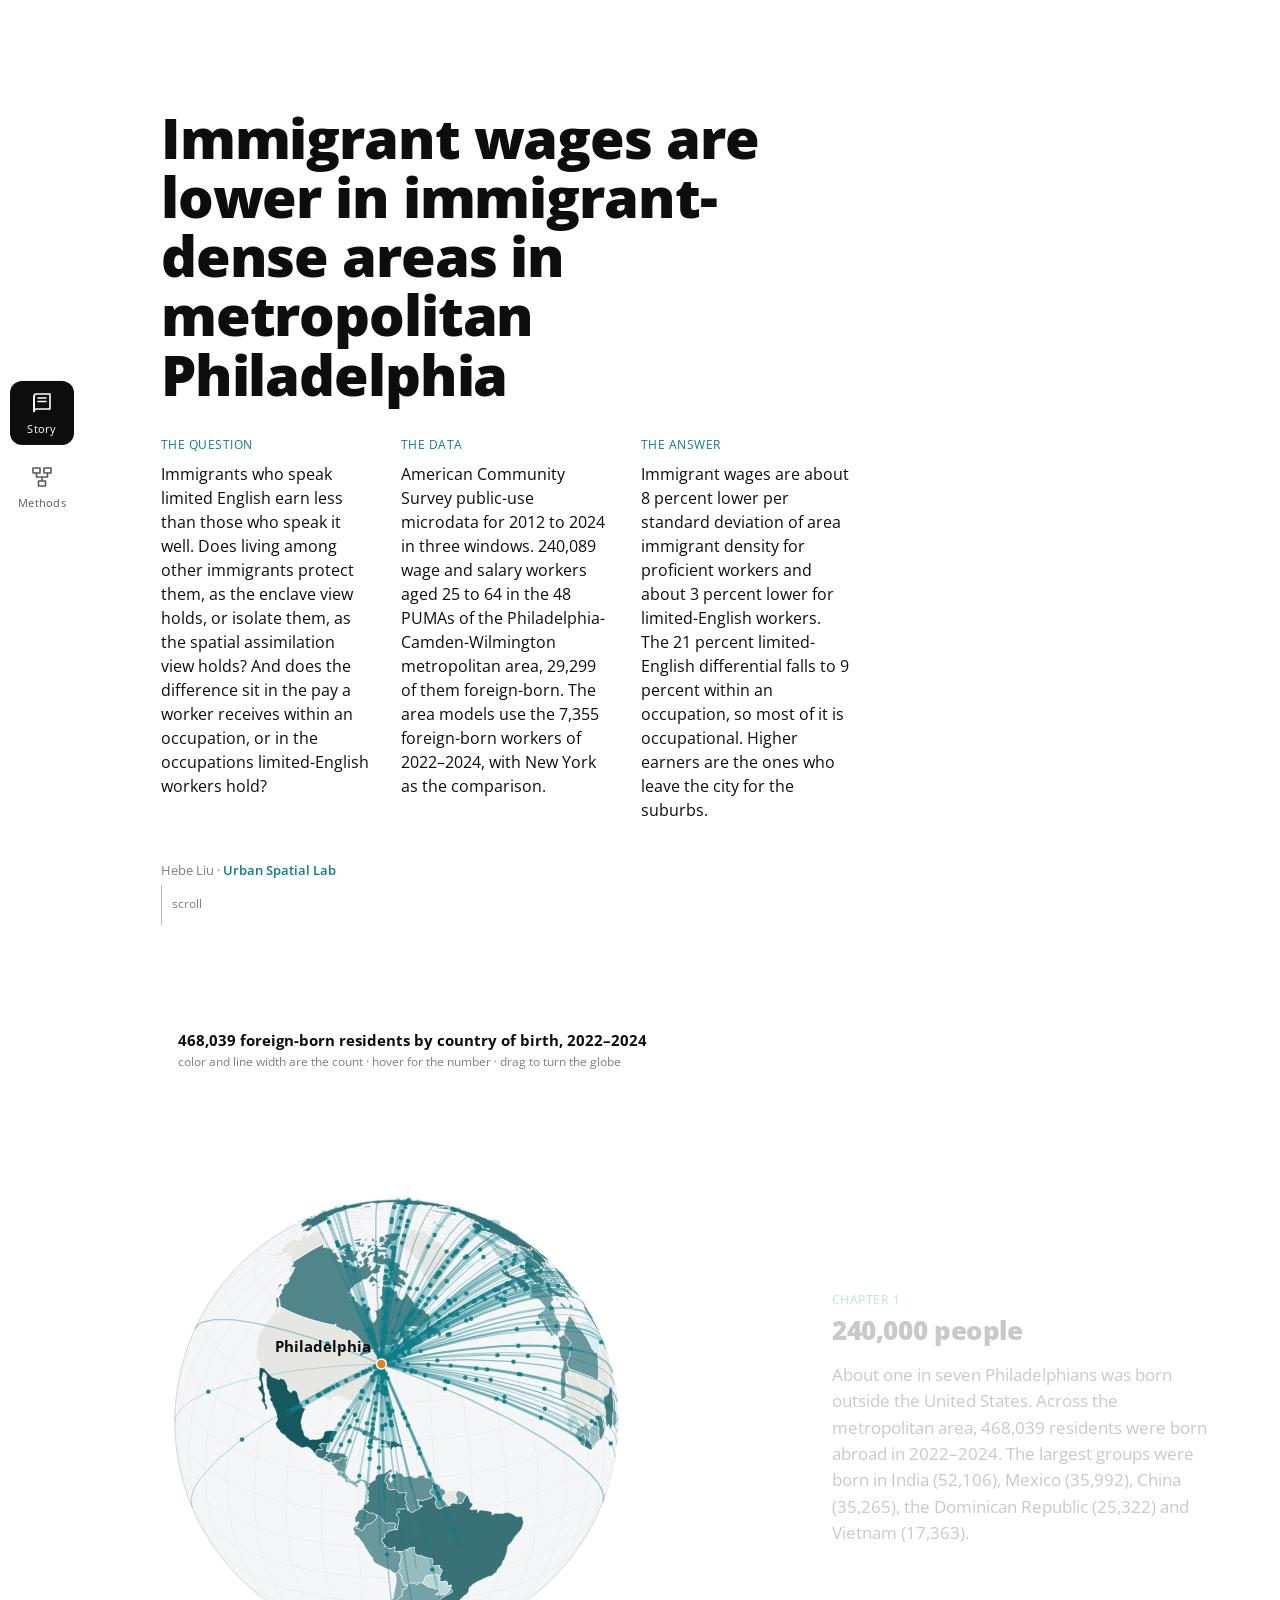
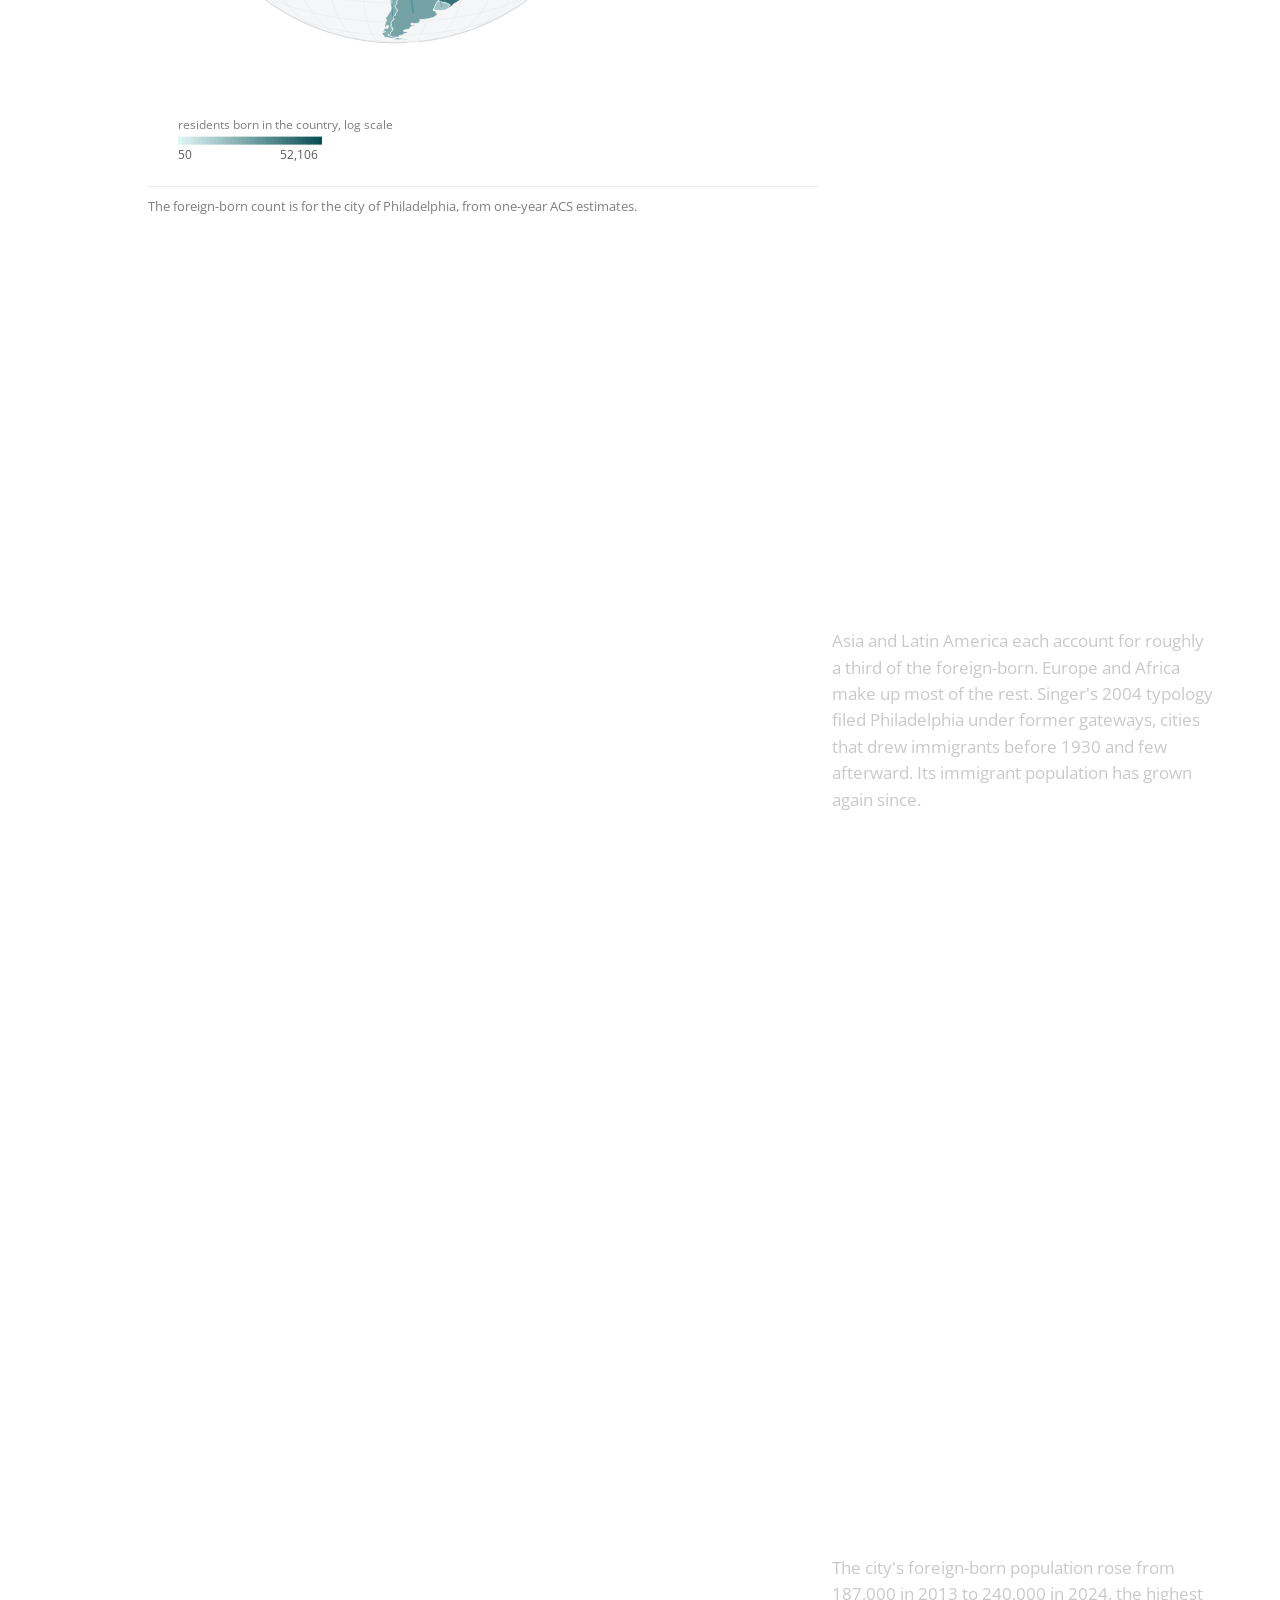
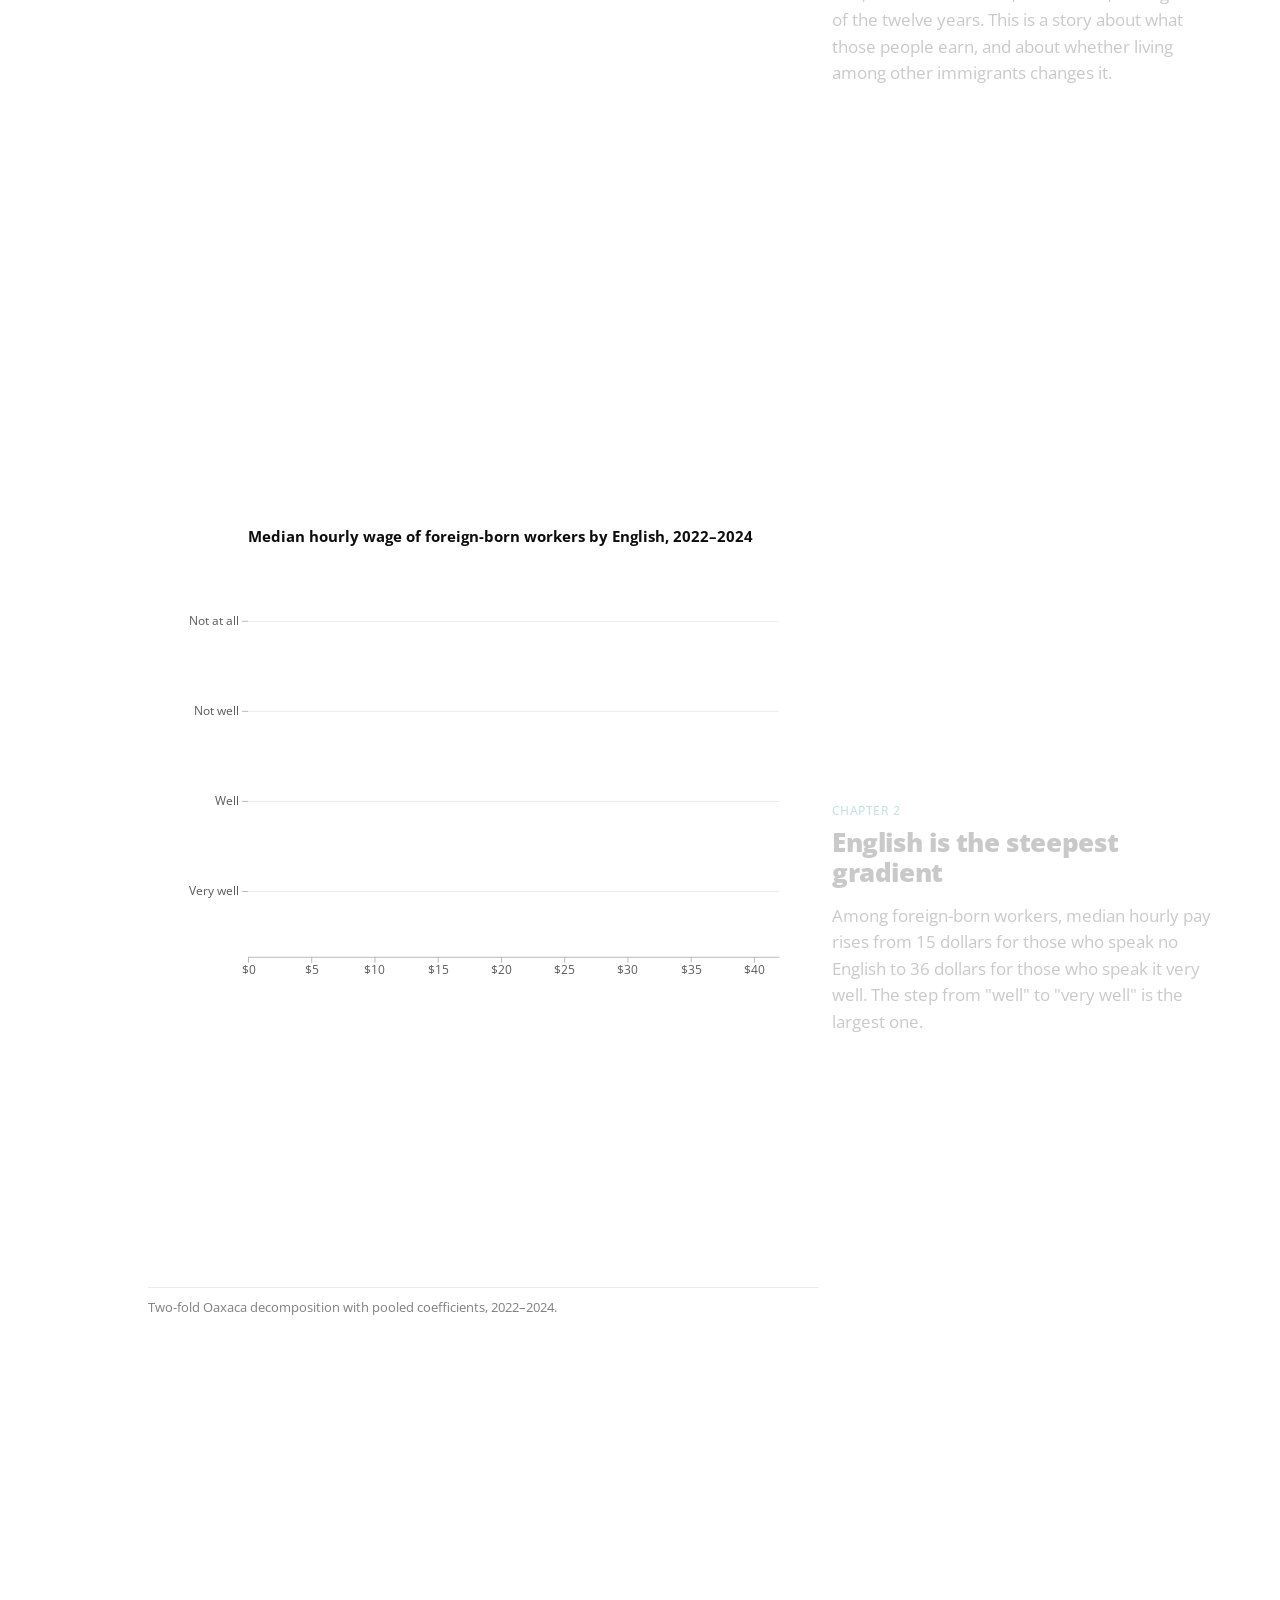
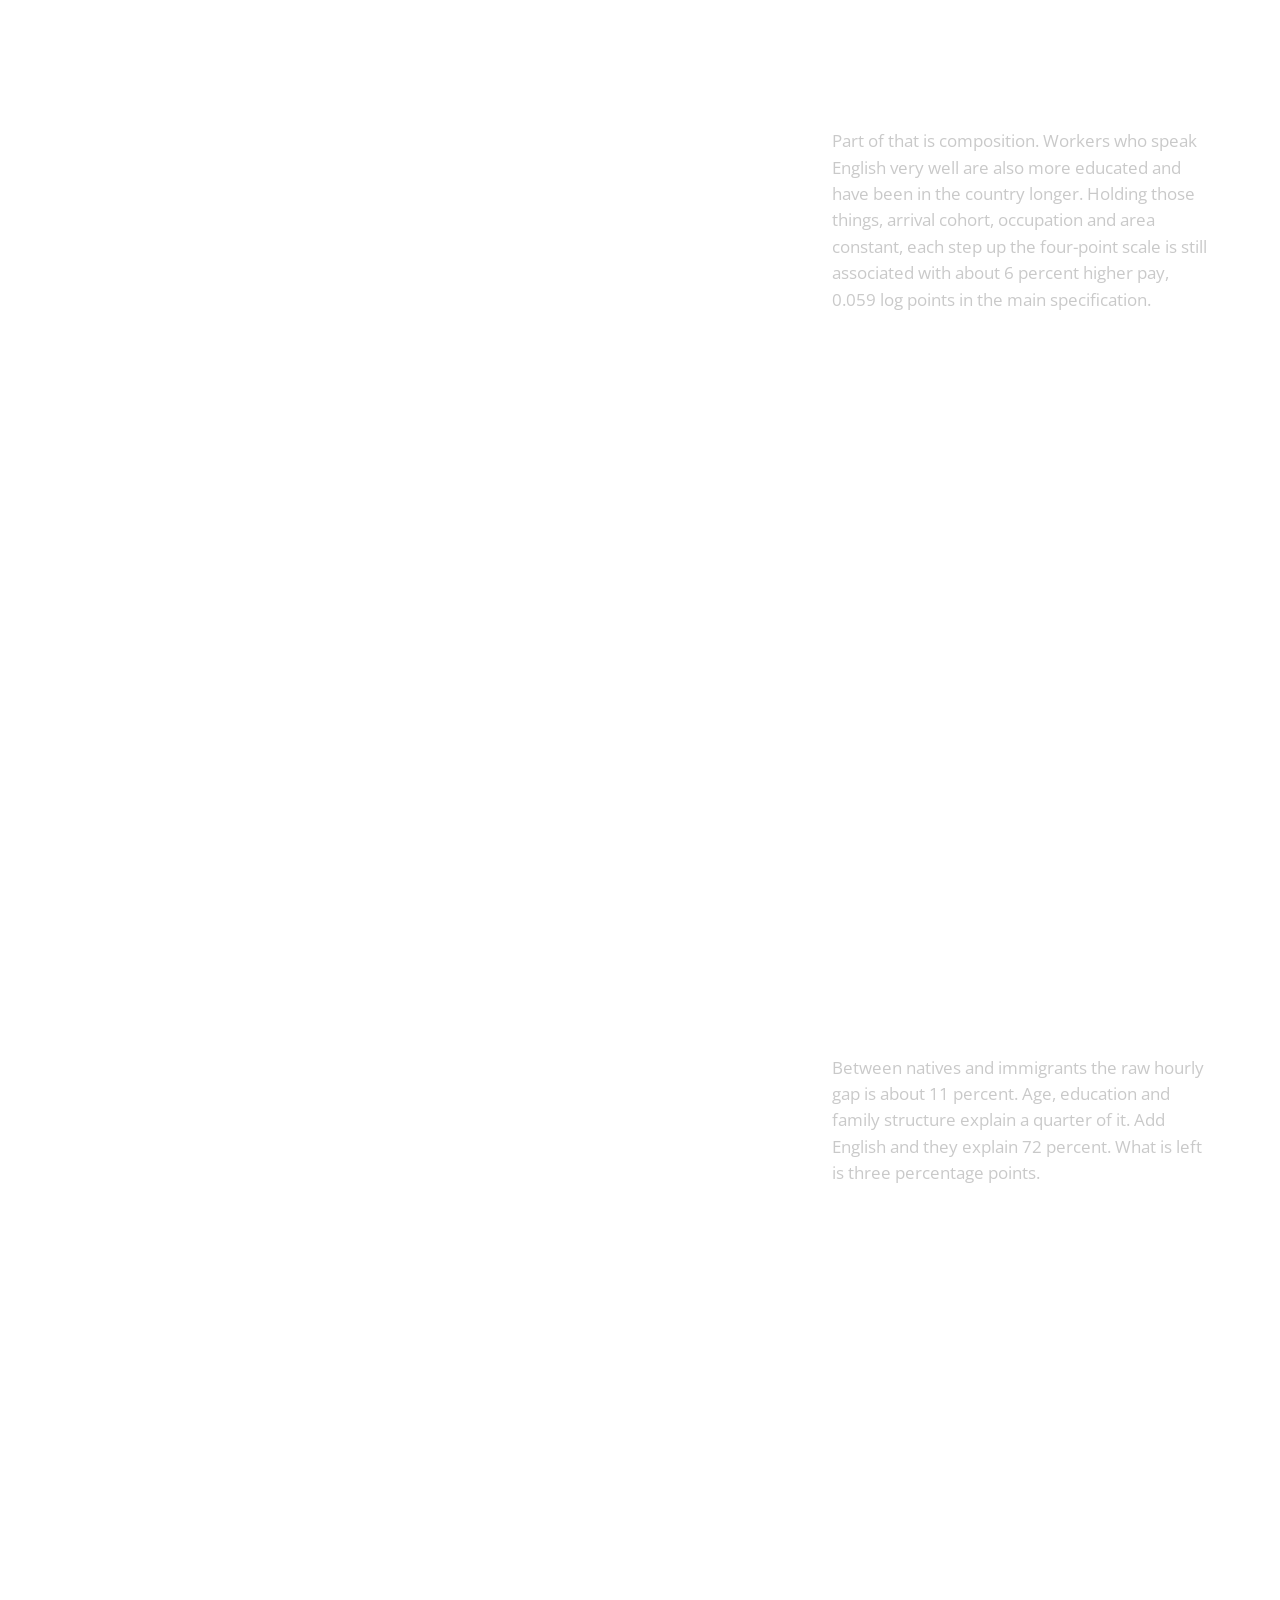
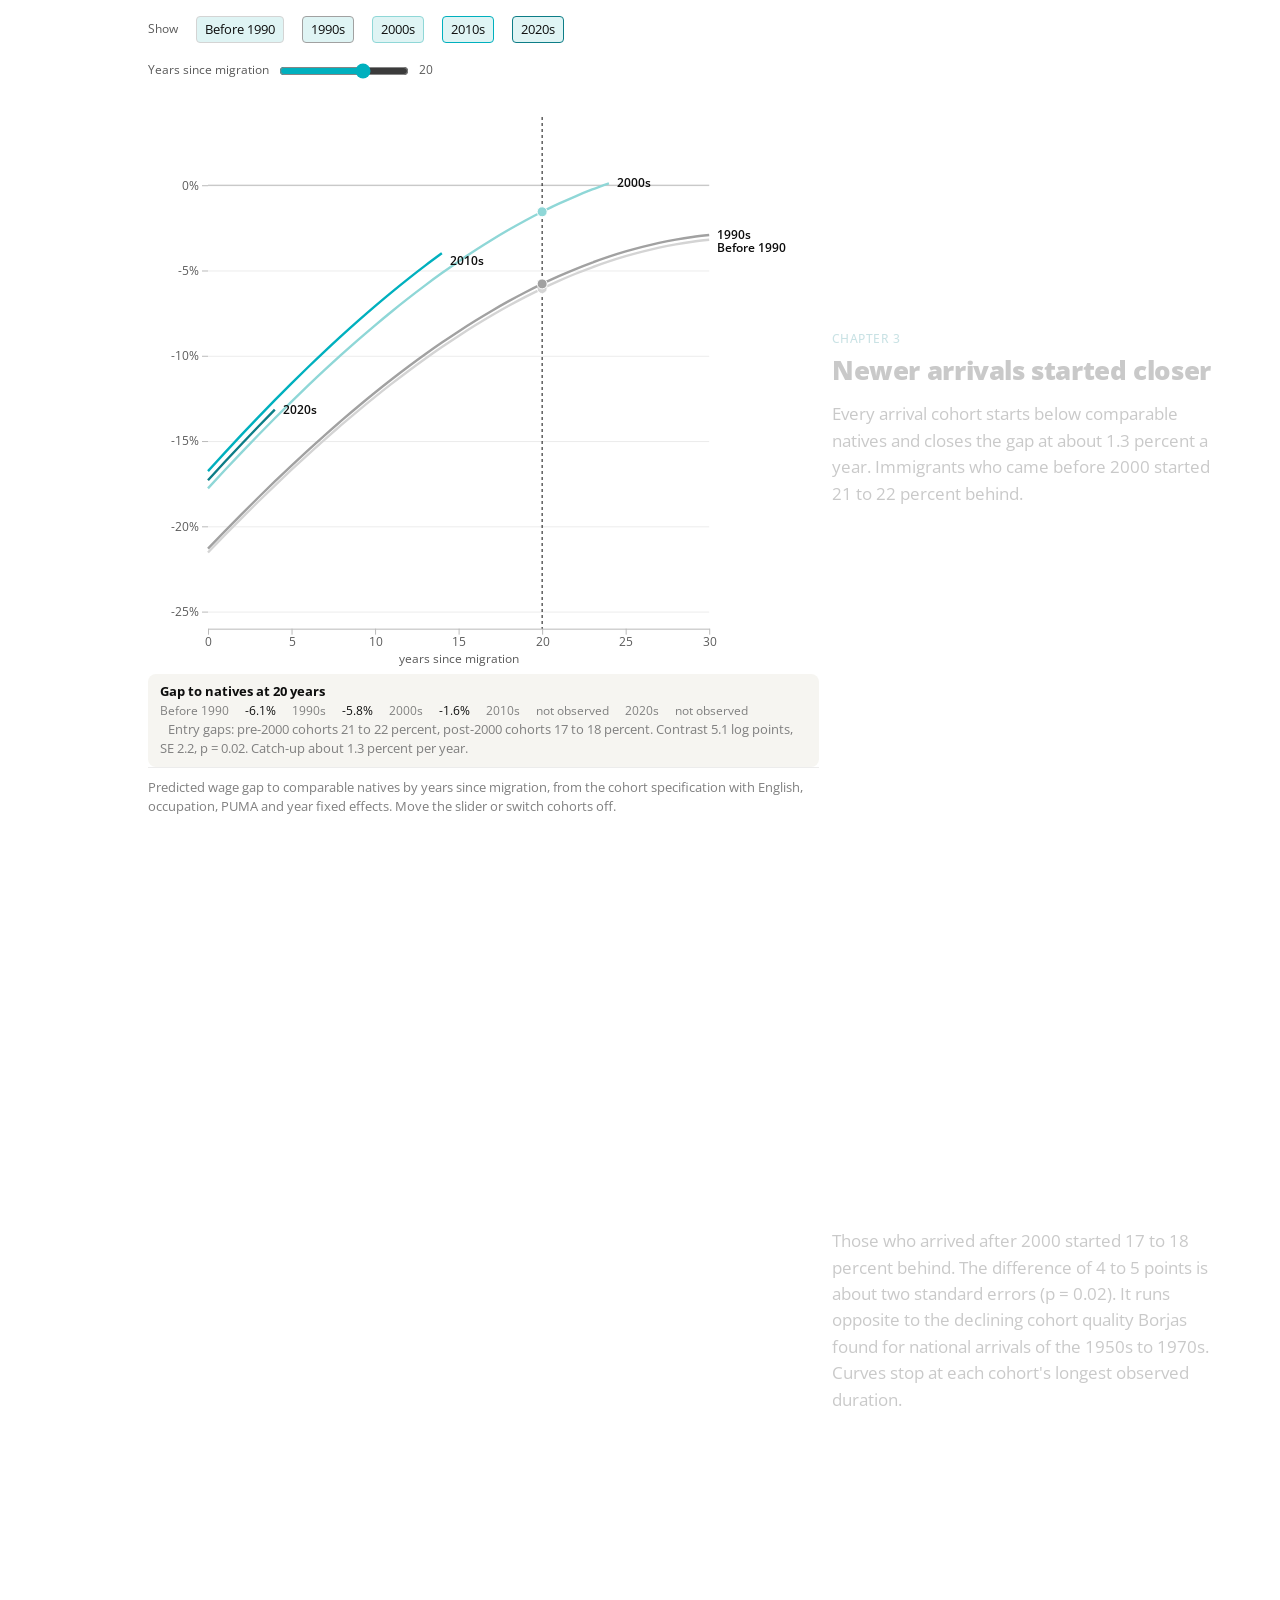
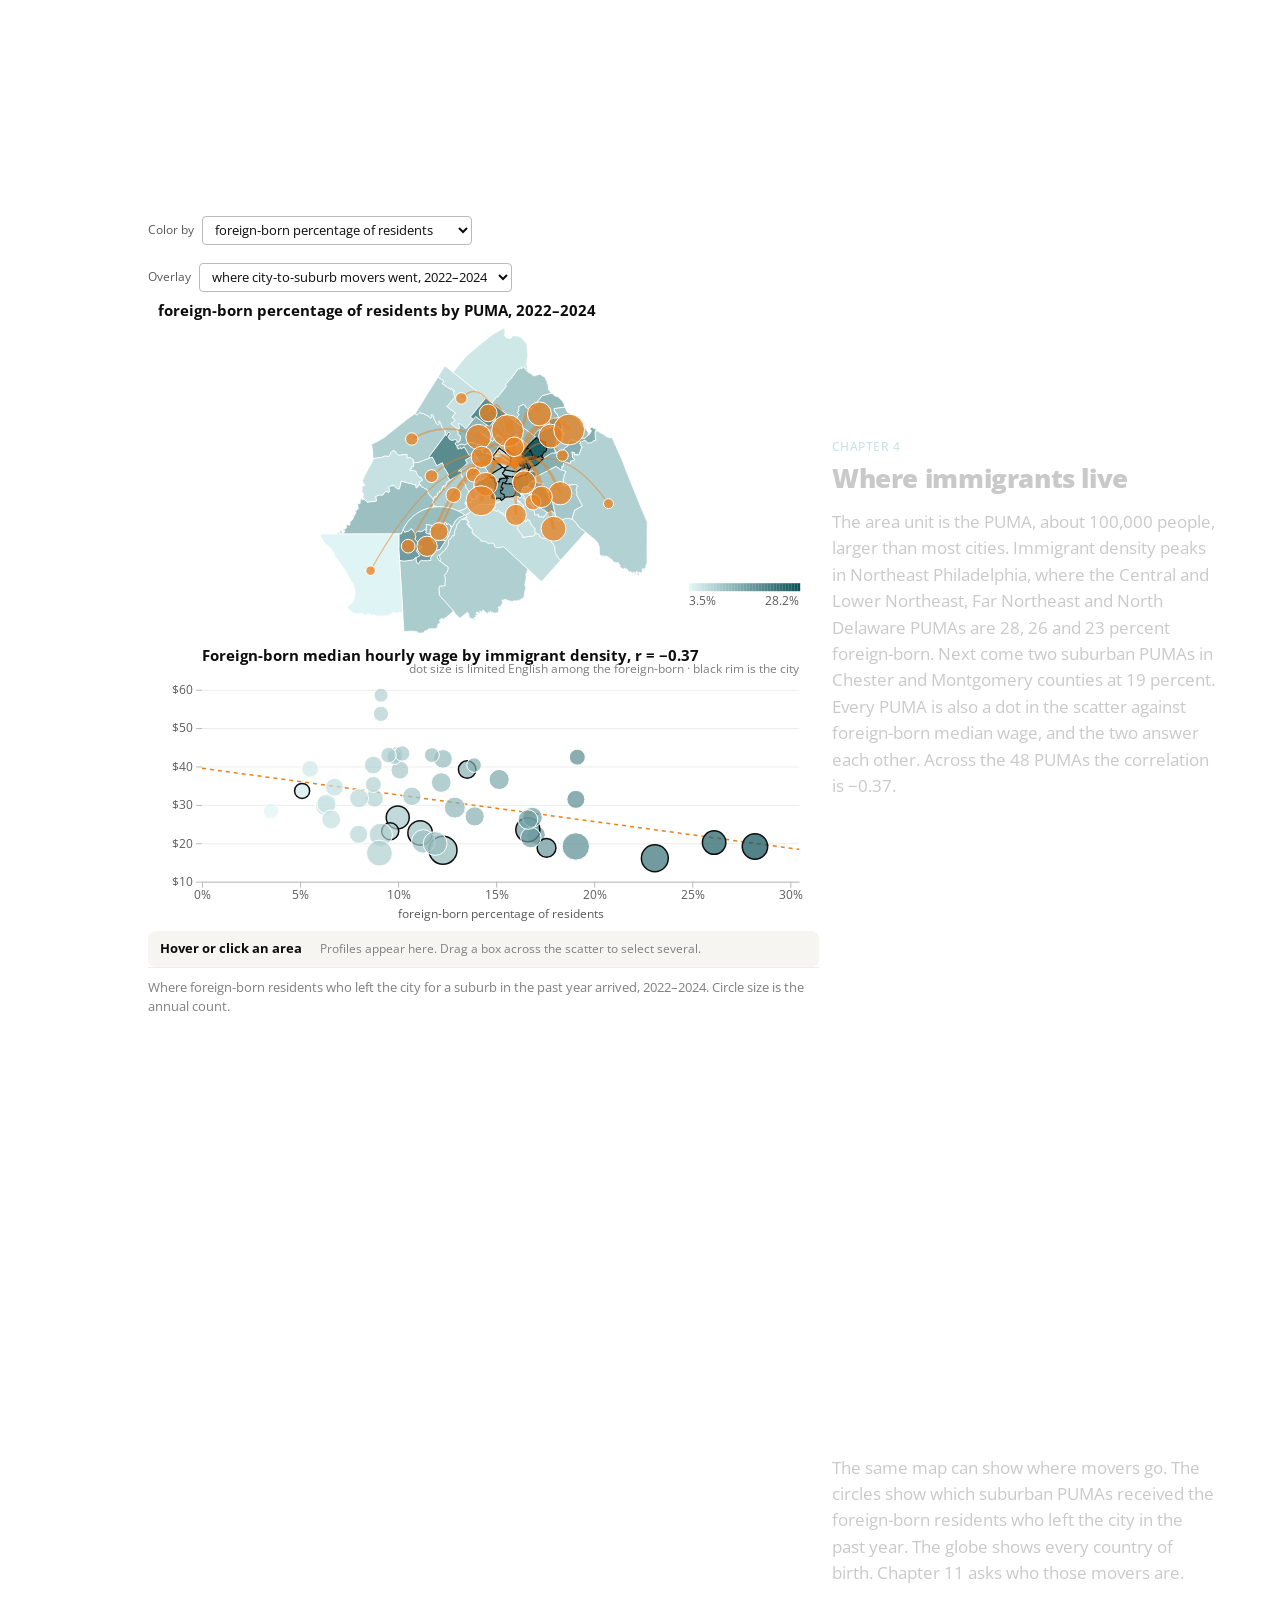
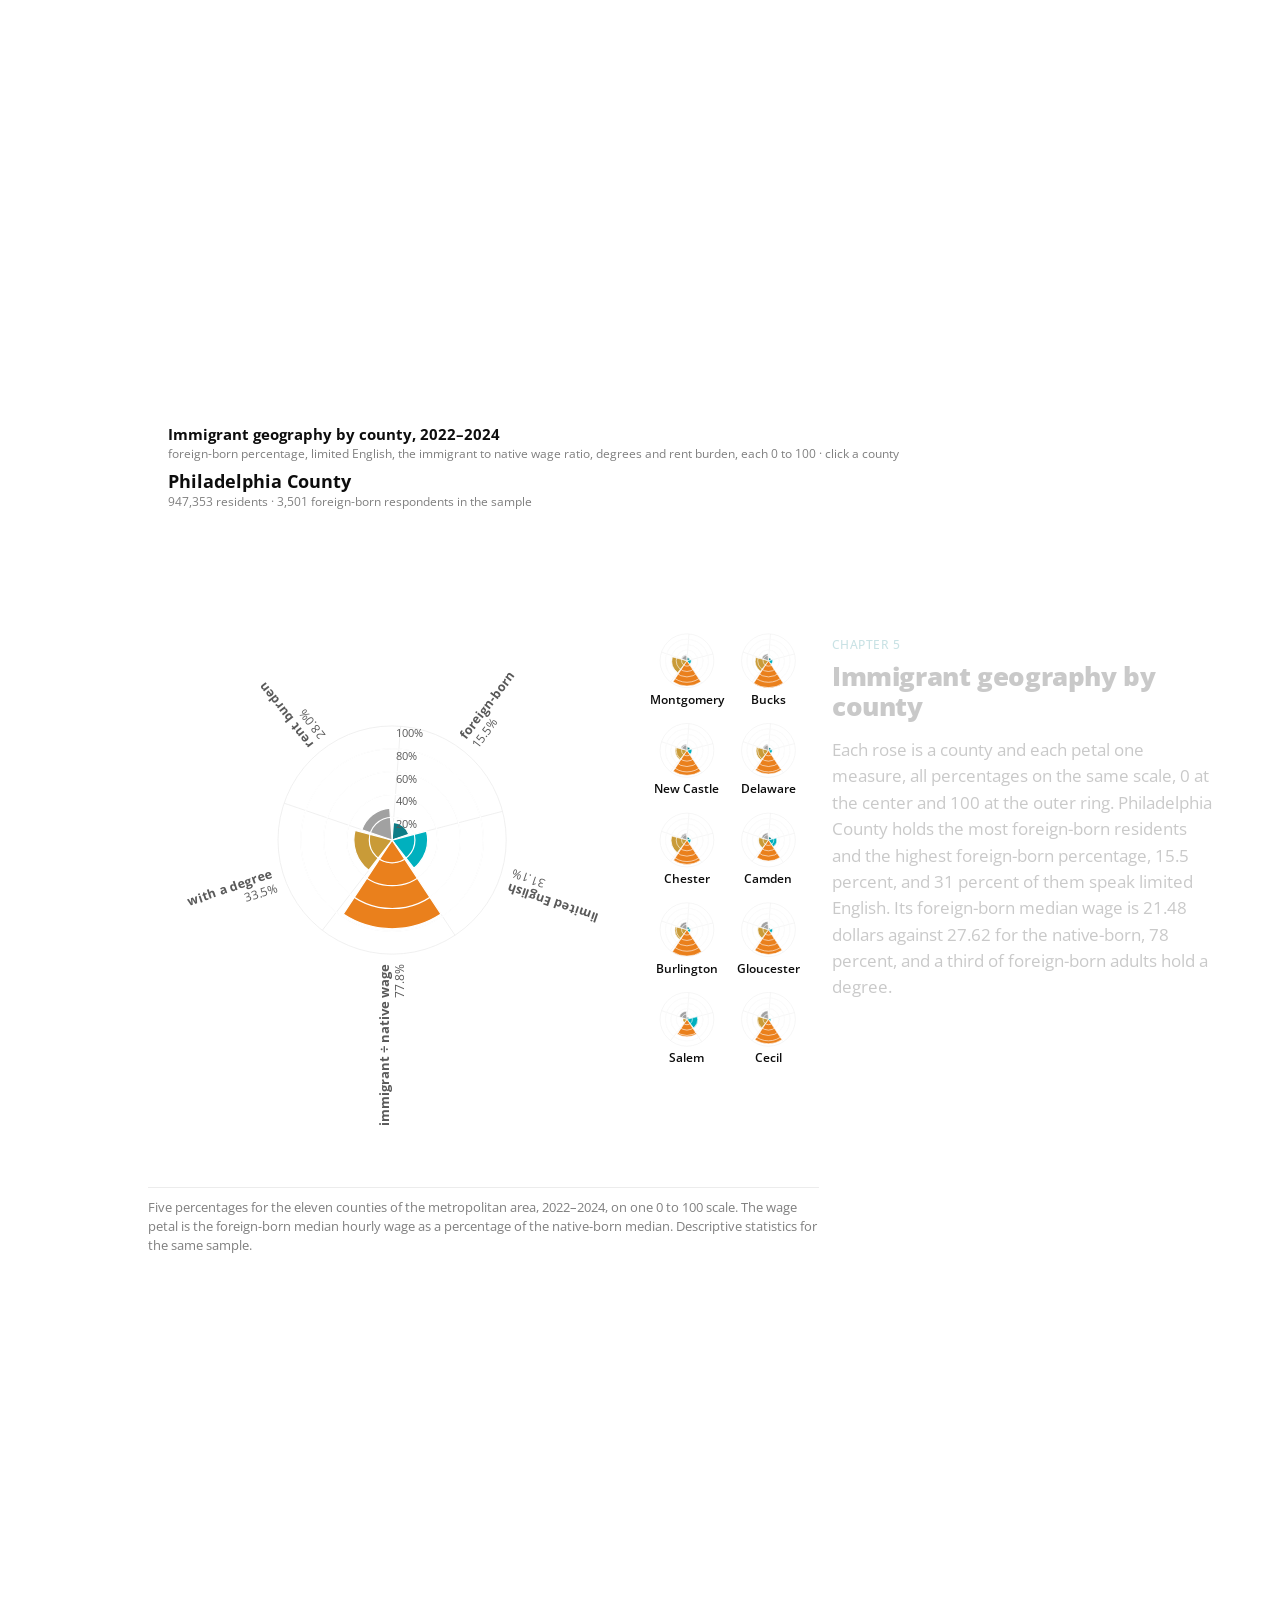
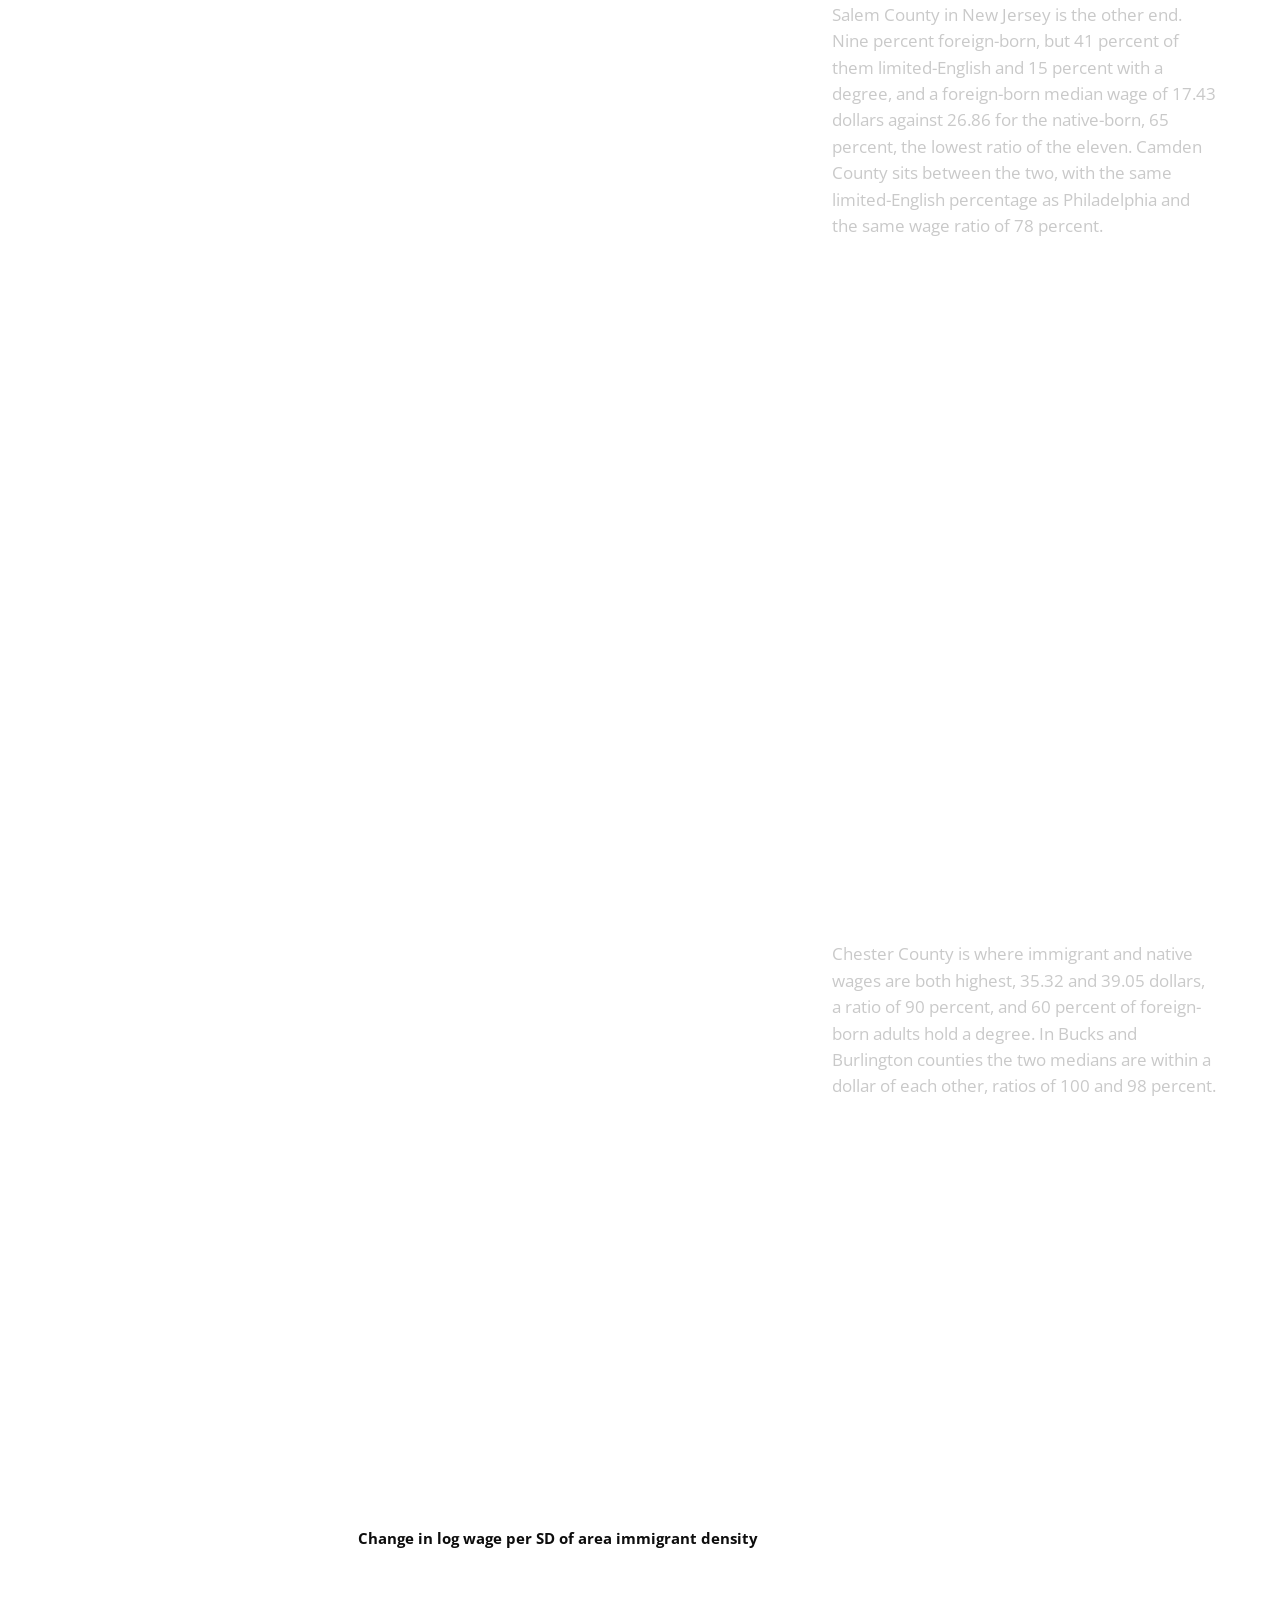
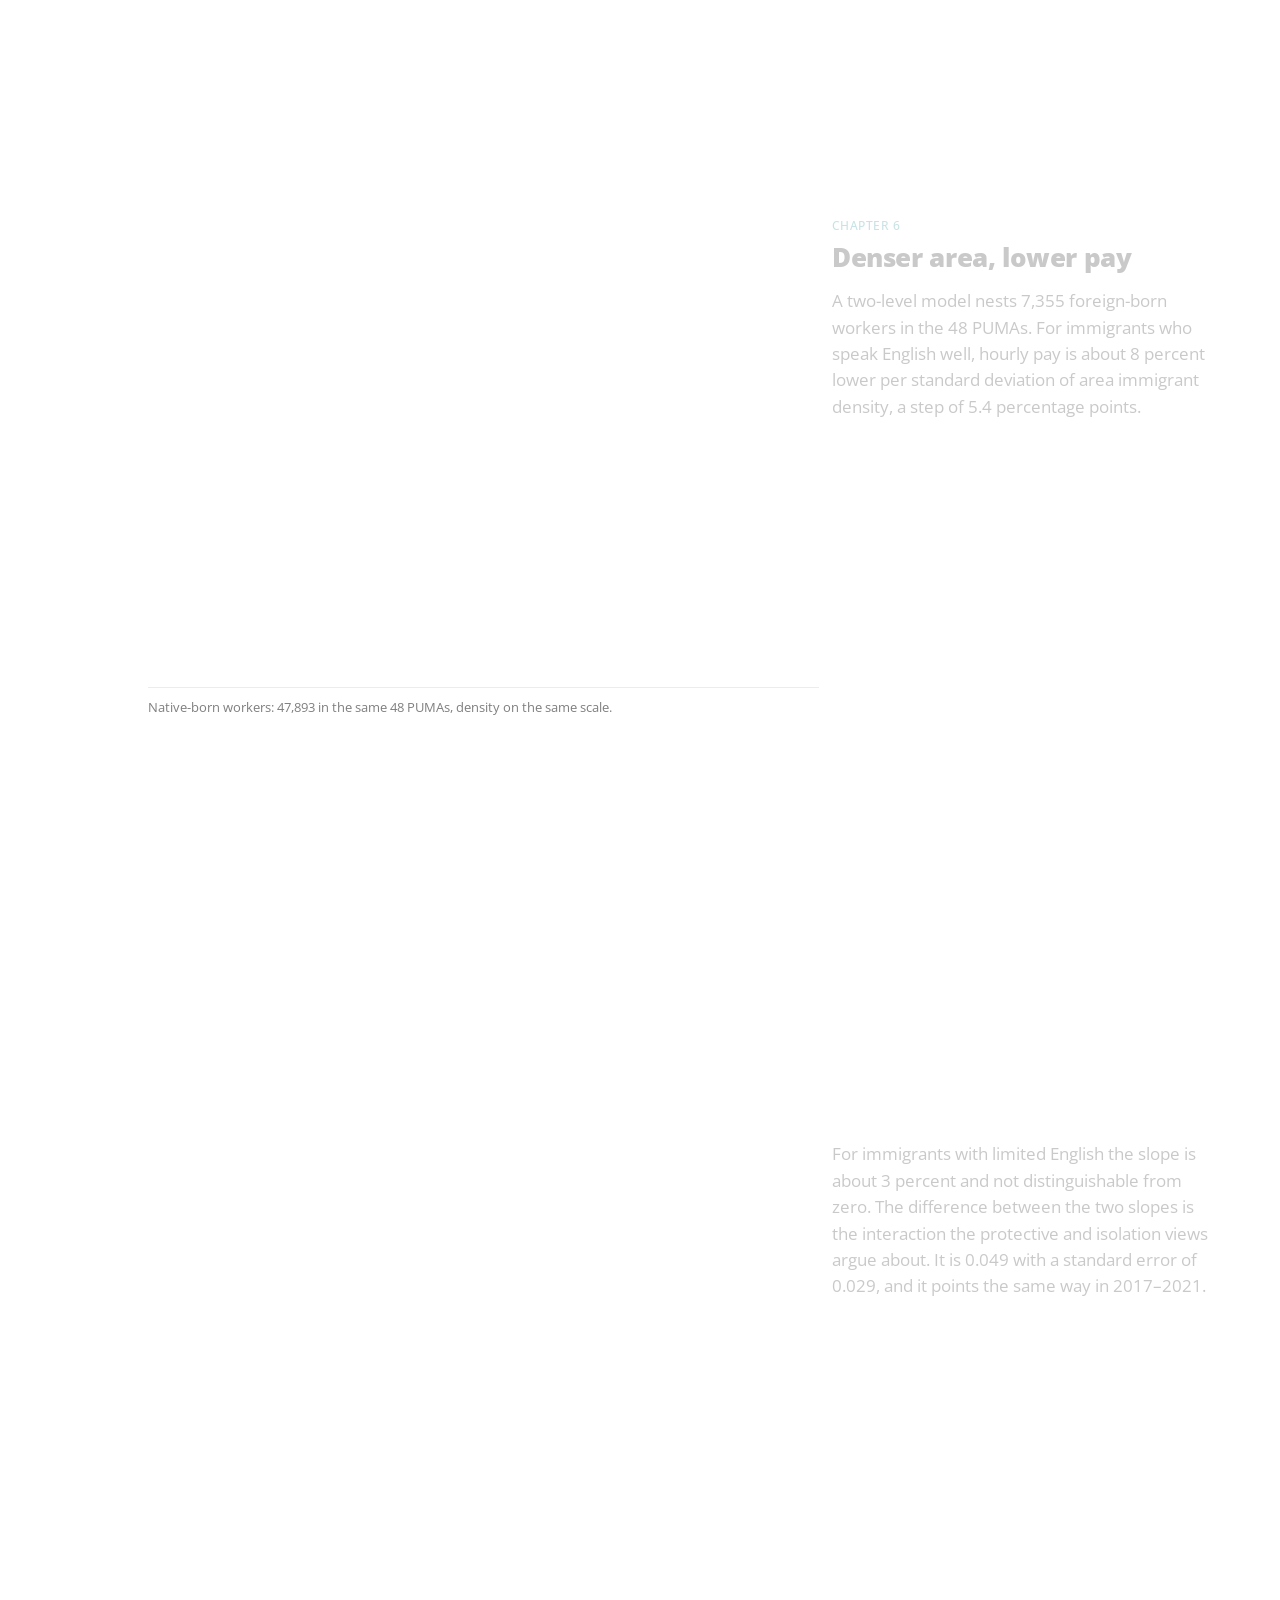
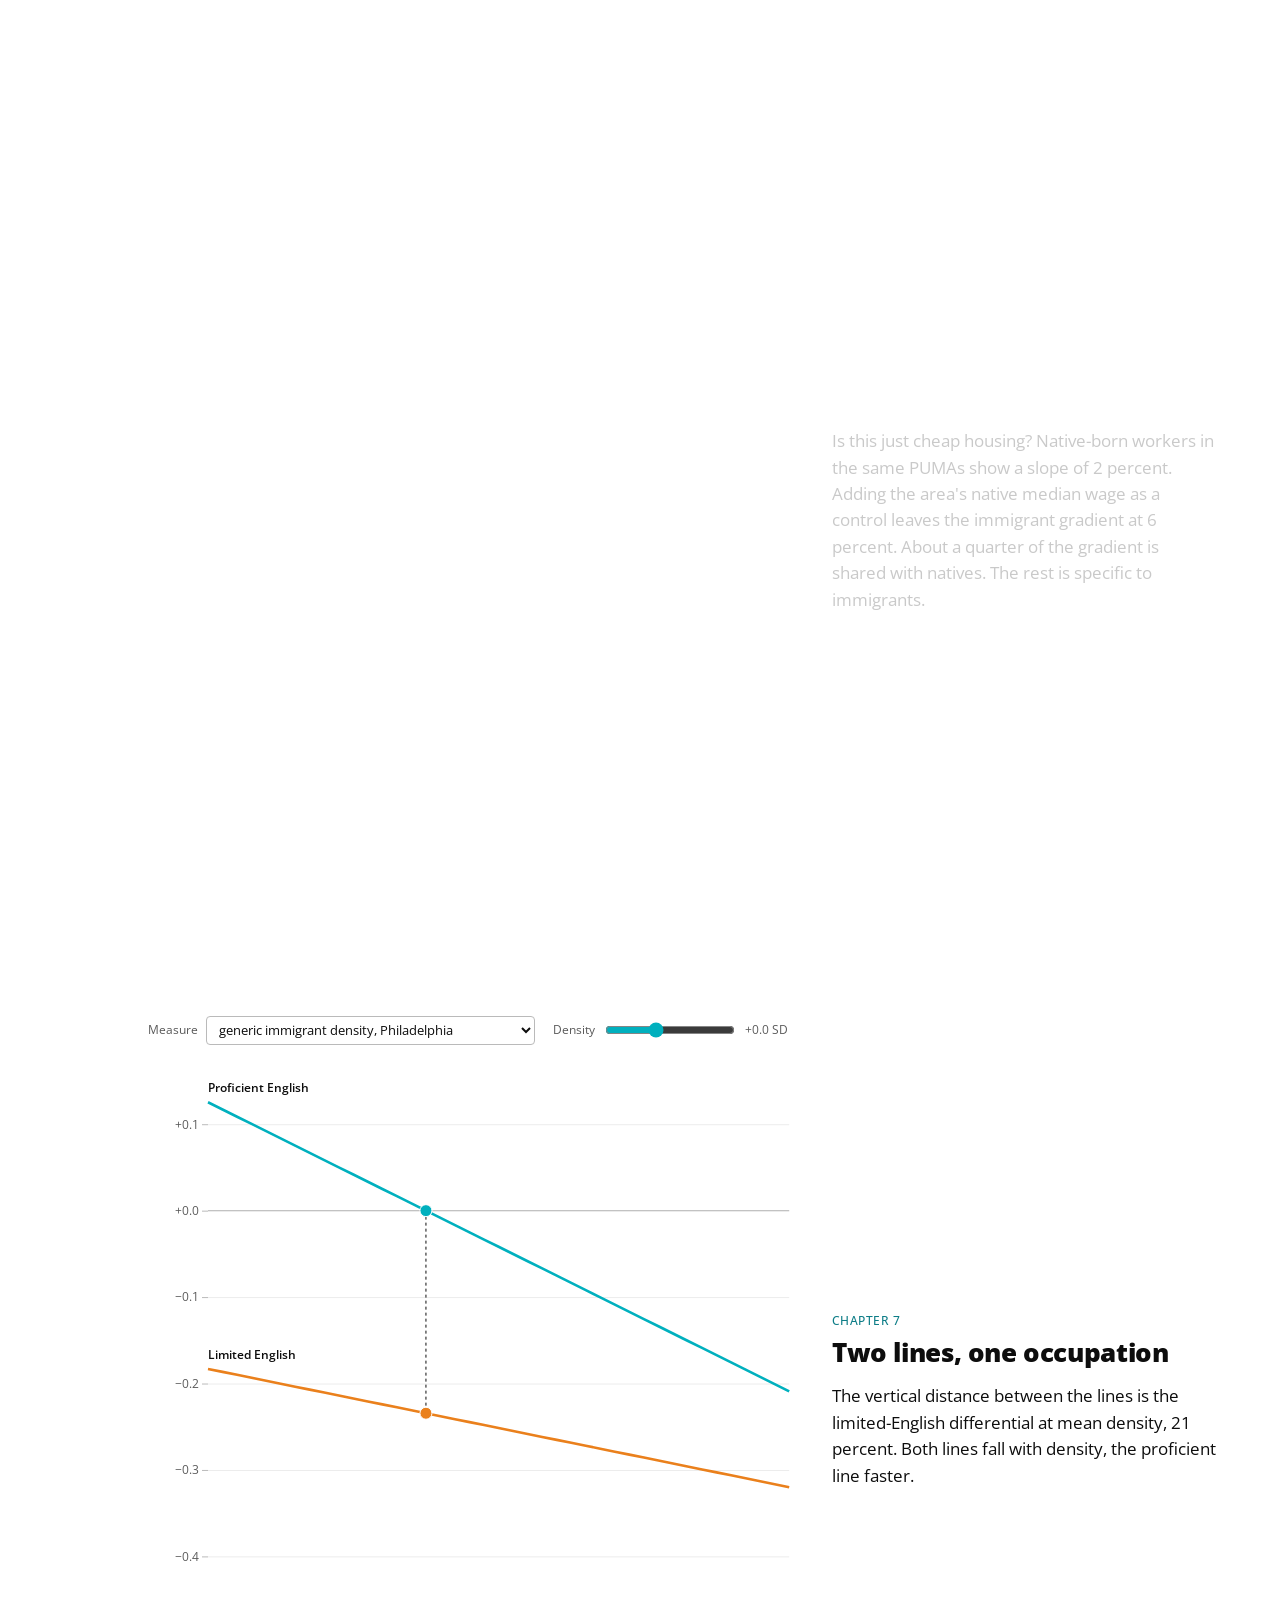
==== commit 93e67419: "Update site: merged story, corrected cells" ====
--- a/docs/index.html
+++ b/docs/index.html
@@ -6,14 +6,13 @@
 <title>Immigrant wages in metropolitan Philadelphia</title>
 <meta name="description" content="Immigrant wages are lower in immigrant-dense areas, and the limited-English differential is mostly occupational. A scrolling data story from ACS PUMS 2012–2024.">
 <link rel="preconnect" href="https://fonts.googleapis.com">
-<link href="https://fonts.googleapis.com/css2?family=Inter:wght@400;500;700;800&family=IBM+Plex+Mono:wght@400;500&display=swap" rel="stylesheet">
+<link href="https://fonts.googleapis.com/css2?family=Open+Sans:wght@300;400;500;600;700;800&display=swap" rel="stylesheet">
 <link rel="stylesheet" href="style.css">
 </head>
 <body>
 
 <nav class="rail" aria-label="Sections">
   <a href="#story" data-view="story" class="on"><svg viewBox="0 0 24 24"><path d="M4 5.5A2.5 2.5 0 0 1 6.5 3H20v15H6.5A2.5 2.5 0 0 0 4 20.5z"/><path d="M4 20.5V5.5"/><path d="M8 7h8M8 10.5h8"/></svg><span>Story</span></a>
-  <a href="#data" data-view="data"><svg viewBox="0 0 24 24"><path d="M4 20h16"/><rect x="6" y="11" width="3" height="7"/><rect x="11" y="6" width="3" height="12"/><rect x="16" y="9" width="3" height="9"/></svg><span>Data</span></a>
   <a href="#methods" data-view="methods"><svg viewBox="0 0 24 24"><rect x="3" y="3" width="7" height="5"/><rect x="14" y="3" width="7" height="5"/><rect x="8.5" y="16" width="7" height="5"/><path d="M6.5 8v4h11V8M12 12v4"/></svg><span>Methods</span></a>
 </nav>
 
@@ -25,52 +24,49 @@
     <div><div class="kicker">The data</div><p>American Community Survey public-use microdata for 2012 to 2024 in three windows. 240,089 wage and salary workers aged 25 to 64 in the 48 PUMAs of the Philadelphia-Camden-Wilmington metropolitan area, 29,299 of them foreign-born. The area models use the 7,355 foreign-born workers of 2022–2024, with New York as the comparison.</p></div>
     <div><div class="kicker">The answer</div><p>Immigrant wages are about 8 percent lower per standard deviation of area immigrant density for proficient workers and about 3 percent lower for limited-English workers. The 21 percent limited-English differential falls to 9 percent within an occupation, so most of it is occupational. Higher earners are the ones who leave the city for the suburbs.</p></div>
   </div>
-  <p class="byline">Hebe Liu · Urban Spatial Lab · scroll for the story</p>
+  <p class="byline">Hebe Liu · <a href="https://usllab.org/">Urban Spatial Lab</a></p>
   <div class="scroll-cue"><span></span>scroll</div>
 </header>
 <main class="story">
 
-<!-- 1. where people come from -->
 <section class="chapter" id="ch-globe" data-chapter="globe">
-  <div class="graphic"><svg id="g-globe"></svg><div class="g-caption" id="c-globe"></div></div>
-  <div class="steps">
-    <div class="step" data-step="globe-0">
-      <h2>240,000 people</h2>
-      <p>About one in seven Philadelphians was born outside the United States. The largest groups come from China, India, the Dominican Republic and Vietnam, and the tail runs through Jamaica, Ukraine, Haiti, Liberia and Cameroon.</p>
+  <div class="graphic"><svg id="s-flowmap"></svg><div class="g-caption" id="c-globe"></div></div>
+  <div class="steps">
+    <div class="step" data-step="globe-0"><h2>240,000 people</h2>
+      <p>About one in seven Philadelphians was born outside the United States. Across the metropolitan area, 468,039 residents were born abroad in 2022–2024. The largest groups were born in India (52,106), Mexico (35,992), China (35,265), the Dominican Republic (25,322) and Vietnam (17,363).</p>
     </div>
     <div class="step" data-step="globe-1">
-      <p>Asia and Latin America each account for roughly a third of the foreign-born. Europe and Africa make up most of the rest. Singer's 2004 typology filed Philadelphia under former gateways, cities that drew immigrants before 1930 and few afterward. The numbers since then argue for a reclassification.</p>
+      <p>Asia and Latin America each account for roughly a third of the foreign-born. Europe and Africa make up most of the rest. Singer's 2004 typology filed Philadelphia under former gateways, cities that drew immigrants before 1930 and few afterward. Its immigrant population has grown again since.</p>
     </div>
     <div class="step" data-step="globe-2">
-      <p>The city's foreign-born population rose from <a class="dl" href="#data/p-pop">187,000 in 2013 to 240,000 in 2024</a>, a decade high. This is a story about what those people earn, and about whether living among other immigrants changes it.</p>
-    </div>
-  </div>
-</section>
-
-<!-- 2. language gradient -->
+      <p>The city's foreign-born population rose from 187,000 in 2013 to 240,000 in 2024, the highest of the twelve years. This is a story about what those people earn, and about whether living among other immigrants changes it.</p>
+    </div>
+  </div>
+</section>
+
 <section class="chapter" id="ch-wage" data-chapter="wage">
   <div class="graphic"><svg id="g-wage"></svg><div class="g-caption" id="c-wage"></div></div>
   <div class="steps">
-    <div class="step" data-step="wage-0">
-      <h2>English is the steepest gradient</h2>
-      <p>Among foreign-born workers, <a class="dl" href="#data/p-wage">median hourly pay rises from 15 dollars for those who speak no English to 36 dollars for those who speak it very well</a>. The step from "well" to "very well" is the largest one.</p>
+    <div class="step" data-step="wage-0"><h2>English is the steepest gradient</h2>
+      <p>Among foreign-born workers, median hourly pay rises from 15 dollars for those who speak no English to 36 dollars for those who speak it very well. The step from "well" to "very well" is the largest one.</p>
     </div>
     <div class="step" data-step="wage-1">
-      <p>Part of that is composition. Workers who speak English very well are also more educated and have been in the country longer. Holding those things, occupation and area constant, each step up the four-point scale is still associated with 7 percent higher pay.</p>
+      <p>Part of that is composition. Workers who speak English very well are also more educated and have been in the country longer. Holding those things, arrival cohort, occupation and area constant, each step up the four-point scale is still associated with about 6 percent higher pay, 0.059 log points in the main specification.</p>
     </div>
     <div class="step" data-step="wage-2">
-      <p>Between natives and immigrants the raw hourly gap is about 11 percent. Age, education and family structure explain a quarter of it. <a class="dl" href="#data/p-gap">Add English and they explain 72 percent</a>. What is left is three percentage points.</p>
-    </div>
-  </div>
-</section>
-
-<!-- 3. cohorts -->
+      <p>Between natives and immigrants the raw hourly gap is about 11 percent. Age, education and family structure explain a quarter of it. Add English and they explain 72 percent. What is left is three percentage points.</p>
+    </div>
+  </div>
+</section>
+
 <section class="chapter" id="ch-cohort" data-chapter="cohort">
-  <div class="graphic"><svg id="g-cohort"></svg><div class="g-caption" id="c-cohort"></div></div>
-  <div class="steps">
-    <div class="step" data-step="cohort-0">
-      <h2>Newer arrivals started closer</h2>
-      <p>Every arrival cohort starts below comparable natives and <a class="dl" href="#data/p-cohort">closes the gap at about 1.3 percent a year</a>. Immigrants who came before 2000 started 21 to 22 percent behind.</p>
+  <div class="graphic"><div class="controls" id="cohort-toggles">
+      <span>Show</span>
+      <label>Years since migration <input type="range" id="co-t" min="0" max="30" step="1" value="10"> <span id="co-tv">10</span></label>
+    </div><svg id="s-cohort"></svg><div class="detail mini-detail" id="d-cohort"></div><div class="g-caption" id="c-cohort"></div></div>
+  <div class="steps">
+    <div class="step" data-step="cohort-0"><h2>Newer arrivals started closer</h2>
+      <p>Every arrival cohort starts below comparable natives and closes the gap at about 1.3 percent a year. Immigrants who came before 2000 started 21 to 22 percent behind.</p>
     </div>
     <div class="step" data-step="cohort-1">
       <p>Those who arrived after 2000 started 17 to 18 percent behind. The difference of 4 to 5 points is about two standard errors (p = 0.02). It runs opposite to the declining cohort quality Borjas found for national arrivals of the 1950s to 1970s. Curves stop at each cohort's longest observed duration.</p>
@@ -78,215 +74,8 @@
   </div>
 </section>
 
-<!-- 4. geography -->
 <section class="chapter" id="ch-map" data-chapter="map">
-  <div class="graphic"><svg id="g-map"></svg><div class="g-caption" id="c-map"></div></div>
-  <div class="steps">
-    <div class="step" data-step="map-0">
-      <h2>Where immigrants live</h2>
-      <p>The area unit is the PUMA, about 100,000 people, larger than most cities. Immigrant density peaks in Northeast Philadelphia, where the Central and Lower Northeast, Far Northeast and North Delaware PUMAs are <a class="dl" href="#data/p-area">28, 26 and 23 percent foreign-born</a>. Next come two suburban PUMAs in Chester and Montgomery counties at 19 percent. Every PUMA is also a dot in the scatter against foreign-born median wage, and the two answer each other. Across the 48 PUMAs the correlation is −0.37.</p>
-    </div>
-    <div class="step" data-step="map-1">
-      <p>The same map can show where movers go. Foreign-born residents who left the city for a suburb in the past year landed mostly in the inner ring, and the circles show which PUMAs received them. <a class="dl" href="#data/p-flow">The globe shows every country of birth</a>. Chapter 11 asks who those movers are.</p>
-    </div>
-  </div>
-</section>
-
-<!-- 4b. county roses -->
-<section class="chapter" id="ch-county" data-chapter="county">
-  <div class="graphic"><svg id="g-county"></svg><div class="g-caption" id="c-county"></div></div>
-  <div class="steps">
-    <div class="step" data-step="county-0">
-      <h2>Immigrant geography by county</h2>
-      <p>Each rose is a county and each petal one measure, all percentages on the same scale, 0 at the center and 100 at the outer ring. Philadelphia County holds the most foreign-born residents and the highest foreign-born percentage, 15.5 percent, and 31 percent of them speak limited English. Its foreign-born median wage is 21.48 dollars against 27.62 for the native-born, 78 percent, and a third of foreign-born adults hold a degree.</p>
-    </div>
-    <div class="step" data-step="county-1">
-      <p>Salem County in New Jersey is the other end. Nine percent foreign-born, but 41 percent of them limited-English and 15 percent with a degree, and a foreign-born median wage of 17.43 dollars against 26.86 for the native-born, 65 percent, the lowest ratio of the eleven. Camden County sits between the two, with the same limited-English percentage as Philadelphia and the same wage ratio of 78 percent.</p>
-    </div>
-    <div class="step" data-step="county-2">
-      <p>Chester County is where immigrant and native wages are both highest, 35.32 and 39.05 dollars, a ratio of 90 percent, and 60 percent of foreign-born adults hold a degree. In Bucks and Burlington counties the two medians are within a dollar of each other, ratios of 100 and 98 percent.</p>
-    </div>
-  </div>
-</section>
-
-<!-- 5. density slopes by group -->
-<section class="chapter" id="ch-slopes" data-chapter="slopes">
-  <div class="graphic"><svg id="g-slopes"></svg><div class="g-caption" id="c-slopes"></div></div>
-  <div class="steps">
-    <div class="step" data-step="slopes-0">
-      <h2>Denser area, lower pay</h2>
-      <p>A two-level model nests 7,355 foreign-born workers in the 48 PUMAs. For immigrants who speak English well, hourly pay is <a class="dl" href="#data/p-calc">about 8 percent lower per standard deviation of area immigrant density</a>, a step of 5.4 percentage points.</p>
-    </div>
-    <div class="step" data-step="slopes-1">
-      <p>For immigrants with limited English the slope is about 3 percent and not distinguishable from zero. The difference between the two slopes is the interaction the protective and isolation views argue about. It is 0.049 with a standard error of 0.029, and it points the same way in 2017–2021.</p>
-    </div>
-    <div class="step" data-step="slopes-2">
-      <p>Is this just cheap housing? Native-born workers in the same PUMAs show a slope of 2 percent. Adding the area's native median wage as a control leaves the immigrant gradient at 6 percent. About a quarter of the gradient is shared with natives. The rest is specific to immigrants.</p>
-    </div>
-  </div>
-</section>
-
-<!-- 6. occupation -->
-<section class="chapter" id="ch-enclave" data-chapter="enclave">
-  <div class="graphic"><svg id="g-enclave"></svg><div class="g-caption" id="c-enclave"></div></div>
-  <div class="steps">
-    <div class="step" data-step="enclave-0">
-      <h2>Two lines, one occupation</h2>
-      <p>The vertical distance between the lines is the limited-English differential at mean density, 21 percent. Both lines fall with density, the proficient line faster.</p>
-    </div>
-    <div class="step" data-step="enclave-1">
-      <p>Compare workers in the same occupation and <a class="dl" href="#data/p-calc">the differential falls to 9 percent</a>. Holding occupation constant removes about 60 percent of the differential, 40 percent of the density gradient, and all of the interaction. Most of what limited English costs is the occupation it sorts a worker into.</p>
-    </div>
-  </div>
-</section>
-
-<!-- 6b. occupations -->
-<section class="chapter" id="ch-occ" data-chapter="occ">
-  <div class="graphic"><svg id="g-occ"></svg><div class="g-caption" id="c-occ"></div></div>
-  <div class="steps">
-    <div class="step" data-step="occ-0">
-      <h2>Which occupations limited English sorts into</h2>
-      <p>The fixed effects say most of the differential is occupational. This is what that looks like. <a class="dl" href="#data/p-occ">Thirty-seven percent of limited-English workers are in service occupations and 14 percent each in production and in transportation</a>, against 12, 3 and 6 percent of the native-born. Proficient immigrants cluster where the native-born do, in management and in computing, engineering and science, and in the last of those they hold a larger proportion than the native-born.</p>
-    </div>
-    <div class="step" data-step="occ-1">
-      <p>Inside an occupation the gap is smaller but does not vanish. The right column divides the limited-English median by the proficient median in the same occupation group. In service work the two groups earn within 17 percent of each other. In sales and in construction the limited-English median is under three quarters of the proficient one. These are descriptive medians for the same sample the models use, not model estimates.</p>
-    </div>
-  </div>
-</section>
-
-<!-- 7. own-language density -->
-<section class="chapter" id="ch-ownlang" data-chapter="ownlang">
-  <div class="graphic"><svg id="g-ownlang"></svg><div class="g-caption" id="c-ownlang"></div></div>
-  <div class="steps">
-    <div class="step" data-step="ownlang-0">
-      <h2>What about your own language?</h2>
-      <p>Immigrant density as a whole may be the wrong measure. An exploratory check uses the density of the worker's own home language instead, for the 5,732 workers who speak a language other than English at home. Its five highest values are all Spanish, led by North Philadelphia at 41 percent of residents.</p>
-    </div>
-    <div class="step" data-step="ownlang-1">
-      <p>On this measure the differential does narrow, by about 5 percent per standard deviation. But look at which line moves. Limited-English wages do not vary with own-language density. Proficient wages fall with it, by about 6 percent per standard deviation. The differential narrows because the proficient earn less, not because the limited-English earn more.</p>
-    </div>
-    <div class="step" data-step="ownlang-2">
-      <p>The same model in the New York metropolitan area, with 54,089 workers in 141 PUMAs, gives the same picture. <a class="dl" href="#data/p-coef">The interaction is 0.045 against Philadelphia's 0.046</a>, and again the narrowing comes from the proficient side. A former gateway and a traditional one agree.</p>
-    </div>
-  </div>
-</section>
-
-<!-- 7b. Philadelphia vs New York grid -->
-<section class="chapter" id="ch-compare" data-chapter="compare">
-  <div class="graphic"><svg id="g-compare"></svg><div class="g-caption" id="c-compare"></div></div>
-  <div class="steps">
-    <div class="step" data-step="compare-0">
-      <h2>Seventeen tests, one grid</h2>
-      <p>Every limited-English × density interaction the paper reports, in one plot. Twelve for Philadelphia, five for New York. Circles are generic density, diamonds co-ethnic, squares own-language, hollow marks hold occupation constant, and size is the sample. Most intervals cross zero. <a class="dl" href="#data/p-coef">The two areas differ by about one standard error on generic density and by two, with opposite signs, on co-ethnic density.</a></p>
-    </div>
-    <div class="step" data-step="compare-1">
-      <p>With this many tests a single result at the 5 percent level is weak evidence. The Bonferroni line for seventeen tests is |t| above 2.92. Only the two New York own-language terms clear it. Philadelphia's own-language interaction, at p = 0.04, does not. The paper reports all seventeen for that reason.</p>
-    </div>
-  </div>
-</section>
-
-<!-- 8. moves -->
-<section class="chapter" id="ch-moves" data-chapter="moves">
-  <div class="graphic"><svg id="g-moves"></svg><div class="g-caption" id="c-moves"></div></div>
-  <div class="steps">
-    <div class="step" data-step="moves-0">
-      <h2>Who leaves the city</h2>
-      <p>In a year, 85.7 percent of the metro's foreign-born adults stay in the same house. Of the rest, 5.9 percent move within the suburbs, 2.7 percent arrive from abroad, 2.3 percent move within the city, 2.1 percent arrive from another state, 0.7 percent move from the city to a suburb and 0.6 percent the other way.</p>
-    </div>
-    <div class="step" data-step="moves-1">
-      <p>Take the stayers out and the flows are small but not random. The 2,400 a year who moved from the city to a suburb earned a median of 33 dollars an hour. The 1,900 who moved the other way earned 20. New arrivals from abroad landed in the city and the suburbs at 3,400 to 5,500 a year, earning 16 and 22 dollars. Among prior city residents, doubling hourly pay raises the odds of a city-to-suburb move by about 40 percent. <a class="dl" href="#data/p-moves">In the multinomial model the estimate is 1.30 with an interval from 0.97 to 1.74</a>.</p>
-    </div>
-    <div class="step" data-step="moves-2">
-      <p>Native-born adults move between the city and the suburbs at nearly the same rates, 0.6 and 0.7 percent. What differs is arrival. The foreign-born flow from abroad has no native counterpart, and it lands mostly in the suburbs.</p>
-    </div>
-  </div>
-</section>
-
-<!-- 9. cohorts over twelve years -->
-<section class="chapter" id="ch-panel" data-chapter="panel">
-  <div class="graphic"><svg id="g-panel"></svg><div class="g-caption" id="c-panel"></div></div>
-  <div class="steps">
-    <div class="step" data-step="panel-0">
-      <h2>Cohorts over twelve years</h2>
-      <p>Following the same arrival cohorts across three survey windows, real wages rose in eleven of twelve cells. The proportion living outside the city barely moved. At the group level the data cannot detect a link between wage growth and suburbanization.</p>
-    </div>
-    <div class="step" data-step="panel-1">
-      <p>The 2010s arrivals look different, but part of that is duration. Compare them with the 2000s cohort at the same number of years after arrival and one difference holds. Latin American arrivals of the 2010s are <a class="dl" href="#data/p-tables">7 points less suburban</a>, a difference of about two standard errors. European arrivals show the same size with too few respondents to establish it. Asian arrivals are 5 points more suburban.</p>
-    </div>
-  </div>
-</section>
-
-<!-- 10. heatmap of cells -->
-<section class="chapter" id="ch-grid" data-chapter="grid">
-  <div class="graphic"><svg id="g-grid"></svg><div class="g-caption" id="c-grid"></div></div>
-  <div class="steps">
-    <div class="step" data-step="grid-0">
-      <h2>Every cell, every window</h2>
-      <p>The same forty-four cells as a grid. Rows are arrival cohort by region of birth, columns are the three survey windows, and color is the real median hourly wage in 2024 dollars. Hover a cell for the number. Asian-born arrivals of the 1990s and 2000s <a class="dl" href="#data/p-cells">gained about 10 dollars over twelve years</a>, the largest real gains in the table.</p>
-    </div>
-    <div class="step" data-step="grid-1">
-      <p>Switch the color to the percentage living outside the city and the grid goes flat. Most cells sit between 59 and 86 percent in every window and drift up by a few points. The exceptions are in the last row block, the 2010s arrivals, and only for Latin America does the difference from the cohort before survive a duration-matched comparison.</p>
-    </div>
-  </div>
-</section>
-
-</main>
-
-<footer class="outro">
-  <h2>What this adds up to</h2>
-  <p>In metropolitan Philadelphia, immigrant wages are about 8 percent lower per standard deviation of area immigrant density for workers who speak English well and about 3 percent lower, an estimate not distinguishable from zero, for those who do not. The wage difference between the two groups does not vary detectably with that density, and most of it is associated with the occupations limited-English workers hold. On the density of a worker's own home language the difference narrows, in Philadelphia and in New York, because proficient workers earn less where their language is common. Higher earners leave the city, and Latin American arrivals of the 2010s are settling inside it more often than the cohort before them did.</p>
-  <p class="meta">Data: American Community Survey PUMS, 2012–2016, 2017–2021 and 2022–2024 five-year files, Philadelphia-Camden-Wilmington MSA. Working paper, code and full tables at <a href="https://github.com/cyber-hbliu/immigrant_workforce_research">github.com/cyber-hbliu/immigrant_workforce_research</a>.</p>
-</footer>
-</div>
-
-<div class="view" id="v-data" hidden>
-<main class="explore">
-  <section class="view-head">
-    <h1>Explore the data</h1>
-    <p class="lead">Every estimate in the paper, with the controls that produced it. American Community Survey public-use microdata, 2012 to 2024, 240,089 wage and salary workers aged 25 to 64 in the 48 PUMAs of the Philadelphia-Camden-Wilmington metropolitan area.</p>
-  </section>
-
-  <!-- 1. population -->
-  <section class="panel" id="p-pop">
-    <div class="panel-head">
-      <h2>The foreign-born population, 2013 to 2024</h2>
-      <p class="desc">One-year ACS estimates for the city of Philadelphia. The line is the count, the bars on the right are the twenty largest countries of birth as a percentage of the city's foreign-born.</p>
-    </div>
-    <div class="panel-body">
-      <svg id="s-pop"></svg>
-      <div class="detail" id="d-pop"></div>
-    </div>
-  </section>
-
-  <!-- 2. wages by English -->
-  <section class="panel" id="p-wage">
-    <div class="panel-head">
-      <h2>Hourly wages by English ability</h2>
-      <p class="desc">Weighted median hourly wage of foreign-born workers by the four ACS English categories, 2022–2024, with 95 percent intervals. The card gives the pooled regression estimate behind the story.</p>
-    </div>
-    <div class="panel-body">
-      <svg id="s-wage"></svg>
-      <div class="detail" id="d-wage"></div>
-    </div>
-  </section>
-
-  <!-- full-screen flow map -->
-  <section class="panel full" id="p-flow">
-    <svg id="s-flowmap"></svg>
-    <div class="flow-ui">
-      <h2>Where the foreign-born were born</h2>
-      <p class="desc">Residents of the Philadelphia-Camden-Wilmington metropolitan area born outside the United States, by country of birth, 2022–2024, all ages. Each line joins a country to Philadelphia and its width is the number of residents born there. Countries are colored by the same number. Hover a country for the count, drag to turn the globe.</p>
-      <p class="fine">Country of birth follows the ACS POBP codes. Historical and combined codes are mapped to a present-day country: Korea to South Korea, USSR to Russia, Czechoslovakia to Czechia, Yugoslavia to Serbia, Hong Kong to China, and England, Scotland, Northern Ireland and United Kingdom not specified to the United Kingdom. Codes without a boundary on the globe, such as Singapore, the smaller Caribbean islands and continent-level codes like Africa, are counted in the total but not drawn. The lines show origin and current residence, not the route or the year of migration.</p>
-    </div>
-  </section>
-
-  <!-- 3. area explorer -->
-  <section class="panel" id="p-area">
-    <div class="panel-head">
-      <h2>Areas</h2>
-      <p class="desc">The 48 Public Use Microdata Areas, 2022–2024, as a map and as a scatter of immigrant density against foreign-born median wage. Hover either side and the other answers. Drag a box across the scatter to select areas. Dot size is limited English among the foreign-born, the black rim marks the city.</p>
-    </div>
-    <div class="controls">
+  <div class="graphic"><div class="controls">
       <label>Color by <select id="area-var">
         <option value="puma_fb_prop">foreign-born percentage of residents</option>
         <option value="fb_limited_prop">limited English among the foreign-born</option>
@@ -297,29 +86,49 @@
         <option value="city_to_suburb">where city-to-suburb movers went, 2022–2024</option>
         <option value="suburb_to_city">where suburb-to-city movers went, 2022–2024</option>
       </select></label>
-    </div>
-    <div class="panel-body">
-      <svg id="s-area" style="height:clamp(420px, calc(100vh - 300px), 620px)"></svg>
-      <div class="detail" id="d-area"><h3>Select an area</h3><p style="color:var(--muted)">Profiles appear here.</p></div>
-    </div>
-  </section>
-
-  <!-- counties -->
-  <section class="panel" id="p-county">
-    <div class="panel-head">
-      <h2>Immigrant geography by county</h2>
-      <p class="desc">Each rose is a county of the metropolitan area and each petal one measure, all percentages on one scale from 0 at the center to 100 at the outer ring, 2022–2024. The wage petal is the foreign-born median hourly wage as a percentage of the native-born median. Click a county to enlarge it, hover a petal for the value and the county's rank. Descriptive statistics for the analysis sample, all PUMAs assigned to the county holding their interior point.</p>
-    </div>
-    <div class="panel-body single"><svg id="s-county" style="height:clamp(480px, calc(100vh - 260px), 680px)"></svg></div>
-  </section>
-
-  <!-- 4. differential calculator -->
-  <section class="panel" id="p-calc">
-    <div class="panel-head">
-      <h2>The limited-English differential, by area density</h2>
-      <p class="desc">Move the slider along the density scale and read the fitted log wage of each group from the two-level model. One standard deviation of area immigrant density is 5.4 percentage points in Philadelphia.</p>
-    </div>
-    <div class="controls">
+    </div><svg id="s-area"></svg><div class="detail mini-detail" id="d-area"></div><div class="g-caption" id="c-map"></div></div>
+  <div class="steps">
+    <div class="step" data-step="map-0"><h2>Where immigrants live</h2>
+      <p>The area unit is the PUMA, about 100,000 people, larger than most cities. Immigrant density peaks in Northeast Philadelphia, where the Central and Lower Northeast, Far Northeast and North Delaware PUMAs are 28, 26 and 23 percent foreign-born. Next come two suburban PUMAs in Chester and Montgomery counties at 19 percent. Every PUMA is also a dot in the scatter against foreign-born median wage, and the two answer each other. Across the 48 PUMAs the correlation is −0.37.</p>
+    </div>
+    <div class="step" data-step="map-1">
+      <p>The same map can show where movers go. The circles show which suburban PUMAs received the foreign-born residents who left the city in the past year. The globe shows every country of birth. Chapter 11 asks who those movers are.</p>
+    </div>
+  </div>
+</section>
+
+<section class="chapter" id="ch-county" data-chapter="county">
+  <div class="graphic"><svg id="s-county"></svg><div class="g-caption" id="c-county"></div></div>
+  <div class="steps">
+    <div class="step" data-step="county-0"><h2>Immigrant geography by county</h2>
+      <p>Each rose is a county and each petal one measure, all percentages on the same scale, 0 at the center and 100 at the outer ring. Philadelphia County holds the most foreign-born residents and the highest foreign-born percentage, 15.5 percent, and 31 percent of them speak limited English. Its foreign-born median wage is 21.48 dollars against 27.62 for the native-born, 78 percent, and a third of foreign-born adults hold a degree.</p>
+    </div>
+    <div class="step" data-step="county-1">
+      <p>Salem County in New Jersey is the other end. Nine percent foreign-born, but 41 percent of them limited-English and 15 percent with a degree, and a foreign-born median wage of 17.43 dollars against 26.86 for the native-born, 65 percent, the lowest ratio of the eleven. Camden County sits between the two, with the same limited-English percentage as Philadelphia and the same wage ratio of 78 percent.</p>
+    </div>
+    <div class="step" data-step="county-2">
+      <p>Chester County is where immigrant and native wages are both highest, 35.32 and 39.05 dollars, a ratio of 90 percent, and 60 percent of foreign-born adults hold a degree. In Bucks and Burlington counties the two medians are within a dollar of each other, ratios of 100 and 98 percent.</p>
+    </div>
+  </div>
+</section>
+
+<section class="chapter" id="ch-slopes" data-chapter="slopes">
+  <div class="graphic"><svg id="g-slopes"></svg><div class="g-caption" id="c-slopes"></div></div>
+  <div class="steps">
+    <div class="step" data-step="slopes-0"><h2>Denser area, lower pay</h2>
+      <p>A two-level model nests 7,355 foreign-born workers in the 48 PUMAs. For immigrants who speak English well, hourly pay is about 8 percent lower per standard deviation of area immigrant density, a step of 5.4 percentage points.</p>
+    </div>
+    <div class="step" data-step="slopes-1">
+      <p>For immigrants with limited English the slope is about 3 percent and not distinguishable from zero. The difference between the two slopes is the interaction the protective and isolation views argue about. It is 0.049 with a standard error of 0.029, and it points the same way in 2017–2021.</p>
+    </div>
+    <div class="step" data-step="slopes-2">
+      <p>Is this just cheap housing? Native-born workers in the same PUMAs show a slope of 2 percent. Adding the area's native median wage as a control leaves the immigrant gradient at 6 percent. About a quarter of the gradient is shared with natives. The rest is specific to immigrants.</p>
+    </div>
+  </div>
+</section>
+
+<section class="chapter" id="ch-enclave" data-chapter="enclave">
+  <div class="graphic"><div class="controls">
       <label>Measure <select id="calc-measure">
         <option value="generic">generic immigrant density, Philadelphia</option>
         <option value="occ">generic density, within occupations</option>
@@ -327,68 +136,107 @@
         <option value="own-nyc">own-language density, New York (exploratory)</option>
       </select></label>
       <label>Density <input type="range" id="calc-d" min="-1.5" max="2.5" step="0.1" value="0"> <span id="calc-dv">0.0 SD</span></label>
-    </div>
-    <div class="panel-body">
-      <svg id="s-calc"></svg>
-      <div class="detail" id="d-calc"></div>
-    </div>
-  </section>
-
-  <!-- 5. cohort explorer -->
-  <section class="panel" id="p-cohort">
-    <div class="panel-head">
-      <h2>Arrival cohorts and years since migration</h2>
-      <p class="desc">Predicted wage gap to comparable natives from the cohort specification with English, occupation, PUMA and year fixed effects. Curves stop at each cohort's longest observed duration.</p>
-    </div>
-    <div class="controls" id="cohort-toggles">
-      <span>Show</span>
-      <label>Years since migration <input type="range" id="co-t" min="0" max="30" step="1" value="10"> <span id="co-tv">10</span></label>
-    </div>
-    <div class="panel-body">
-      <svg id="s-cohort"></svg>
-      <div class="detail" id="d-cohort"></div>
-    </div>
-  </section>
-
-  <!-- 6. decomposition -->
-  <section class="panel" id="p-gap">
-    <div class="panel-head">
-      <h2>Decomposition of the native to foreign-born wage gap</h2>
-      <p class="desc">Oaxaca–Blinder decomposition of the 0.107 log point gap, 2022–2024, without and with the English score among the explanatory variables.</p>
-    </div>
-    <div class="panel-body">
-      <svg id="s-gap"></svg>
-      <div class="detail" id="d-gap"></div>
-    </div>
-  </section>
-
-  <!-- occupations -->
-  <section class="panel" id="p-occ">
-    <div class="panel-head">
-      <h2>Which occupations each group works in</h2>
-      <p class="desc">Twelve occupation groups by three groups of workers, 2022–2024. Circle size is the percentage of the group in the occupation, color is the group's median hourly wage there, and the right column divides the limited-English median by the proficient median in the same occupation. Descriptive statistics for the model sample.</p>
-    </div>
-    <div class="controls">
+    </div><svg id="s-calc"></svg><div class="detail mini-detail" id="d-calc"></div><div class="g-caption" id="c-enclave"></div></div>
+  <div class="steps">
+    <div class="step" data-step="enclave-0"><h2>Two lines, one occupation</h2>
+      <p>The vertical distance between the lines is the limited-English differential at mean density, 21 percent. Both lines fall with density, the proficient line faster.</p>
+    </div>
+    <div class="step" data-step="enclave-1">
+      <p>Compare workers in the same occupation and the differential falls to 9 percent. Holding occupation constant removes about 60 percent of the differential, 40 percent of the density gradient, and all of the interaction. Most of what limited English costs is the occupation it sorts a worker into.</p>
+    </div>
+  </div>
+</section>
+
+<section class="chapter" id="ch-occ" data-chapter="occ">
+  <div class="graphic"><div class="controls">
       <label>Sort by <select id="occ-sort">
         <option value="Limited English">limited-English percentage</option>
         <option value="Proficient immigrants">proficient-immigrant percentage</option>
         <option value="Native-born">native-born percentage</option>
         <option value="wage">native-born median wage</option>
       </select></label>
-    </div>
-    <div class="panel-body">
-      <svg id="s-occ" style="height:600px"></svg>
-      <div class="detail" id="d-occ"></div>
-    </div>
-  </section>
-
-  <!-- 7. cells -->
-  <section class="panel" id="p-cells">
-    <div class="panel-head">
-      <h2>Cohort by region cells across three windows</h2>
-      <p class="desc">Forty-four cells of foreign-born adults aged 25 to 64. Choose the metric, filter regions, click a row to trace it. The pseudo-panel regressions on these cells are in Table A2 below.</p>
-    </div>
-    <div class="controls">
+    </div><svg id="s-occ"></svg><div class="g-caption" id="c-occ"></div></div>
+  <div class="steps">
+    <div class="step" data-step="occ-0"><h2>Which occupations limited English sorts into</h2>
+      <p>The fixed effects say most of the differential is occupational. This is what that looks like. Thirty-seven percent of limited-English workers are in service occupations and 14 percent each in production and in transportation, against 12, 3 and 6 percent of the native-born. Proficient immigrants cluster where the native-born do, in management and in computing, engineering and science, and in the last of those they hold a larger proportion than the native-born.</p>
+    </div>
+    <div class="step" data-step="occ-1">
+      <p>Inside an occupation the gap is smaller but does not vanish. The right column divides the limited-English median by the proficient median in the same occupation group. In service work the two groups earn within 17 percent of each other. In sales and in construction the limited-English median is under three quarters of the proficient one. These are descriptive medians for the same sample the models use, not model estimates.</p>
+    </div>
+  </div>
+</section>
+
+<section class="chapter" id="ch-ownlang" data-chapter="ownlang">
+  <div class="graphic"><svg id="g-ownlang"></svg><div class="g-caption" id="c-ownlang"></div></div>
+  <div class="steps">
+    <div class="step" data-step="ownlang-0"><h2>What about your own language?</h2>
+      <p>Immigrant density as a whole may be the wrong measure. An exploratory check uses the density of the worker's own home language instead, for the 5,732 workers who speak a language other than English at home. Its five highest values are all Spanish, led by North Philadelphia at 41 percent of residents.</p>
+    </div>
+    <div class="step" data-step="ownlang-1">
+      <p>On this measure the differential does narrow, by about 5 percent per standard deviation. But look at which line moves. Limited-English wages do not vary with own-language density. Proficient wages fall with it, by about 6 percent per standard deviation. The differential narrows because the proficient earn less, not because the limited-English earn more.</p>
+    </div>
+    <div class="step" data-step="ownlang-2">
+      <p>The same model in the New York metropolitan area, with 54,089 workers in 141 PUMAs, gives the same picture. The interaction is 0.045 against Philadelphia's 0.046, and again the narrowing comes from the proficient side. A former gateway and a traditional one agree.</p>
+    </div>
+  </div>
+</section>
+
+<section class="chapter" id="ch-compare" data-chapter="compare">
+  <div class="graphic"><div class="controls">
+      <label>Sort by <select id="inter-sort"><option value="t">|t|</option><option value="est">estimate</option><option value="name">city and measure</option></select></label>
+      <label><input type="checkbox" id="inter-bonf"> mark the Bonferroni line for 17 tests</label>
+      
+    </div><svg id="s-coef"></svg><div class="g-caption" id="c-compare"></div></div>
+  <div class="steps">
+    <div class="step" data-step="compare-0"><h2>Seventeen tests, one grid</h2>
+      <p>Every limited-English × density interaction the paper reports, in one plot. Twelve for Philadelphia, five for New York. Circles are generic density, diamonds co-ethnic, squares own-language, hollow marks hold occupation constant, and size is the sample. Most intervals cross zero. The two areas differ by about one standard error on generic density and by two, with opposite signs, on co-ethnic density.</p>
+    </div>
+    <div class="step" data-step="compare-1">
+      <p>With this many tests a single result at the 5 percent level is weak evidence. The Bonferroni line for seventeen tests is |t| above 2.92. Only the two New York own-language terms clear it. Philadelphia's own-language interaction, at p = 0.04, does not. The paper reports all seventeen for that reason.</p>
+    </div>
+  </div>
+</section>
+
+<section class="chapter" id="ch-moves" data-chapter="moves">
+  <div class="graphic"><div class="controls">
+      <label>Window <select id="flow-window"><option value="2022-2024">2022–2024</option><option value="2017-2021">2017–2021</option><option value="2012-2016">2012–2016</option></select></label>
+      <label>Group <select id="flow-group"><option value="fb">foreign-born</option><option value="nb">native-born</option></select></label>
+      <label><input type="checkbox" id="flow-movers" checked> movers only</label>
+    </div><svg id="s-flow" class="half"></svg><div class="controls">
+      <label>Covariate <select id="mv-var">
+        <option value="1">log hourly wage</option>
+        <option value="2">English score</option>
+        <option value="3">graduate degree</option>
+        <option value="4">married</option>
+      </select></label>
+    </div><svg id="s-moves" class="half"></svg><div class="g-caption" id="c-moves"></div></div>
+  <div class="steps">
+    <div class="step" data-step="moves-0"><h2>Who leaves the city</h2>
+      <p>In a year, 85.7 percent of the metro's foreign-born adults stay in the same house. Of the rest, 5.9 percent move within the suburbs, 2.7 percent arrive from abroad, 2.3 percent move within the city, 2.1 percent arrive from another state, 0.7 percent move from the city to a suburb and 0.6 percent the other way.</p>
+    </div>
+    <div class="step" data-step="moves-1">
+      <p>Take the stayers out and the flows are small but not random. The 2,400 a year who moved from the city to a suburb earned a median of 33 dollars an hour. The 1,900 who moved the other way earned 20. New arrivals from abroad landed in the city and the suburbs at 3,400 to 5,500 a year, earning 16 and 22 dollars. Among prior city residents, doubling hourly pay raises the odds of a city-to-suburb move by about 40 percent. In the multinomial model the estimate is 1.30 with an interval from 0.97 to 1.74.</p>
+    </div>
+    <div class="step" data-step="moves-2">
+      <p>Native-born adults move between the city and the suburbs at nearly the same rates, 0.6 and 0.7 percent. What differs is arrival from abroad, 2.7 percent of foreign-born adults against 0.2 percent of the native-born, and it lands in the suburbs more often than in the city, 5,500 to 3,400 a year.</p>
+    </div>
+  </div>
+</section>
+
+<section class="chapter" id="ch-panel" data-chapter="panel">
+  <div class="graphic"><svg id="g-panel"></svg><div class="g-caption" id="c-panel"></div></div>
+  <div class="steps">
+    <div class="step" data-step="panel-0"><h2>Cohorts over twelve years</h2>
+      <p>Following the same arrival cohorts across three survey windows, real median wages rose in eleven of the twelve cells observed in all three windows, by about 10 dollars for Asian-born arrivals of the 1990s and 2000s and by 1 to 8 dollars elsewhere, and were flat for African-born arrivals of the 1990s. The suburban percentage moved much less. For cohorts that arrived before 2010 it sits between 59 and 86 percent in every window. The cell fixed-effects regression gives 9.7 percentage points of suburbanization per log point of wage growth with a standard error of 10.7, so the data cannot detect a group-level link between wage growth and suburbanization.</p>
+    </div>
+    <div class="step" data-step="panel-1">
+      <p>The 2010s arrivals look different, but part of that is duration. Compare them with the 2000s cohort at the same number of years after arrival and one difference holds. Latin American arrivals of the 2010s are 7 points less suburban, a difference of about two standard errors. European arrivals show the same size with too few respondents to establish it. Asian arrivals are 5 points more suburban.</p>
+    </div>
+  </div>
+</section>
+
+<section class="chapter" id="ch-grid" data-chapter="grid">
+  <div class="graphic"><div class="controls">
       <label>Metric <select id="cell-metric">
         <option value="median_hourly">median hourly wage, 2024 dollars</option>
         <option value="suburb_prop">percent living outside the city</option>
@@ -396,106 +244,43 @@
         <option value="rent_burden">mean rent burden, percent of income</option>
       </select></label>
       <span id="cell-regions"></span>
-    </div>
-    <div class="panel-body">
-      <svg id="s-cells"></svg>
-      <div class="detail" id="d-cells"><h3>Click a row</h3><p style="color:var(--muted)">The cell's three windows appear here.</p></div>
-    </div>
-  </section>
-
-  <!-- 8. coefficients -->
-  <section class="panel" id="p-coef">
-    <div class="panel-head">
-      <h2>Every interaction term, and every shared coefficient</h2>
-      <p class="desc">Two-level models with random intercept and limited-English slope by PUMA, and the occupation fixed-effects versions. Standard errors in parentheses. Own-language rows use the non-English home language subsamples. The dot plot shows the same numbers with two-standard-error bars.</p>
-    </div>
-    <div class="controls">
-      <label>Sort by <select id="inter-sort"><option value="t">|t|</option><option value="est">estimate</option><option value="name">city and measure</option></select></label>
-      <label><input type="checkbox" id="inter-bonf"> mark the Bonferroni line for 17 tests</label>
-      <button id="coef-csv">Download CSV</button>
-    </div>
-    <div class="panel-body single">
-      <svg id="s-coef" style="height:460px"></svg>
-      <div id="coef-table" class="tablewrap"></div>
-    </div>
-  </section>
-
-  <!-- 9. moves -->
-  <section class="panel" id="p-moves">
-    <div class="panel-head">
-      <h2>Residential moves in the past year</h2>
-      <p class="desc">Above, where adults aged 25 to 64 lived a year earlier and where they live now, by window and nativity, with ribbons colored by the movers' median wage where the paper reports it. Below, the multinomial logit relative to staying for foreign-born workers, relative risk ratios with 95 percent intervals from the 80 ACS replicate weights.</p>
-    </div>
-    <div class="controls">
-      <label>Covariate <select id="mv-var">
-        <option value="1">log hourly wage</option>
-        <option value="2">English score</option>
-        <option value="3">graduate degree</option>
-        <option value="4">married</option>
-      </select></label>
-    </div>
-    <div class="controls">
-      <label>Window <select id="flow-window"><option value="2022-2024">2022–2024</option><option value="2017-2021">2017–2021</option><option value="2012-2016">2012–2016</option></select></label>
-      <label>Group <select id="flow-group"><option value="fb">foreign-born</option><option value="nb">native-born</option></select></label>
-      <label><input type="checkbox" id="flow-movers" checked> movers only</label>
-    </div>
-    <div class="panel-body single"><svg id="s-flow" style="height:380px"></svg></div>
-    <div class="panel-body">
-      <svg id="s-moves" style="height:360px"></svg>
-      <div class="detail" id="d-moves">
-        <h3>Binary logit, prior city residents</h3>
-        <div class="big">0.476</div>
-        <dl><dt>standard error</dt><dd>0.140</dd><dt>outcome</dt><dd>city to suburb move</dd><dt>per unit of</dt><dd>log hourly wage</dd></dl>
-        <h3 style="margin-top:14px">Pseudo-panel, Table A2</h3>
-        <dl><dt>mean log wage on suburban percentage</dt><dd>9.74 (10.69)</dd><dt>with limited English</dt><dd>12.20 (13.44)</dd><dt>with rent burden</dt><dd>9.70 (10.95)</dd><dt>cell-window observations</dt><dd>44</dd><dt>within R-squared</dt><dd>0.022</dd></dl>
-      </div>
-    </div>
-  </section>
-
-  <!-- 10. tables -->
-  <section class="panel" id="p-tables">
-    <div class="panel-head">
-      <h2>Every table in the paper</h2>
-      <p class="desc">The five main tables and the two appendix tables, exactly as printed, with their notes. Each one downloads as CSV.</p>
-    </div>
-    <div class="tabs" id="tab-buttons"></div>
-    <div class="panel-body single">
-      <div class="tablewrap" id="tab-body"></div>
-    </div>
-  </section>
+    </div><svg id="s-cells"></svg><div class="detail mini-detail" id="d-cells"></div><div class="g-caption" id="c-grid"></div></div>
+  <div class="steps">
+    <div class="step" data-step="grid-0"><h2>Every cell, every window</h2>
+      <p>The same forty-four cells as a grid. Rows are arrival cohort by region of birth, columns are the three survey windows, and color is the real median hourly wage in 2024 dollars. Hover a cell for the number. Asian-born arrivals of the 1990s and 2000s gained about 10 dollars over twelve years, the largest real gains in the table.</p>
+    </div>
+    <div class="step" data-step="grid-1">
+      <p>Switch the color to the percentage living outside the city and the grid goes flat. Most cells sit between 59 and 86 percent in every window and drift up by a few points. The exceptions are in the last row block, the 2010s arrivals, and only for Latin America does the difference from the cohort before survive a duration-matched comparison.</p>
+    </div>
+  </div>
+</section>
+
 </main>
 
-<footer class="outro">
-  <p class="meta">Working paper, code and full tables at <a href="https://github.com/cyber-hbliu/immigrant_workforce_research">github.com/cyber-hbliu/immigrant_workforce_research</a>. Hebe Liu, Urban Spatial Lab.</p>
+<footer class="outro view-head">
+  <h1>What this adds up to</h1>
+  <p class="lead">In metropolitan Philadelphia, foreign-born wages are about 8 percent lower per standard deviation of area immigrant density for workers who speak English well and about 3 percent lower, an estimate not distinguishable from zero, for those who do not, against 2 percent for native-born workers in the same areas, and the wage difference between limited-English and proficient workers does not vary detectably with that density. That difference is 21 percent, of which 9 percent remains within an occupation, so most of it is associated with the occupations limited-English workers hold. An exploratory measure of the density of the worker's own home language narrows the differential in Philadelphia and in New York because proficient workers earn less where their language is common. On the residential side, higher earners move from the city to the suburbs, and Latin American arrivals of the 2010s are seven points less suburban than the 2000s cohort was at the same duration of residence.</p>
+  <p class="meta">Data: American Community Survey PUMS, 2012–2016, 2017–2021 and 2022–2024 five-year files, Philadelphia-Camden-Wilmington MSA. Working paper, code and full tables at <a href="https://github.com/cyber-hbliu/immigrant_workforce_research">github.com/cyber-hbliu/immigrant_workforce_research</a>. Hebe Liu, <a href="https://usllab.org/">Urban Spatial Lab</a>.</p>
 </footer>
+
+<section class="appendix" id="tables">
+  <div class="view-head"><h1>Every table in the paper</h1><p class="lead">The five main tables and the two appendix tables, exactly as printed, with their notes. Each one downloads as CSV. Below them, every coefficient Philadelphia and New York share.</p></div>
+  <div class="tabs" id="tab-buttons"></div>
+  <div class="tablewrap" id="tab-body"></div>
+  <div class="controls"><button id="coef-csv">Download the shared coefficients as CSV</button></div>
+  <div id="coef-table" class="tablewrap"></div>
+</section>
 </div>
 
 <div class="view" id="v-methods" hidden>
 <section class="framework" id="framework">
   <div class="view-head">
     <h1>Analytical framework</h1>
-    <p class="lead">The conceptual model and the order of estimation. Click a box for what it found, click an arrow for how the step was done. Every box links into the story and the data.</p>
+    <p class="lead">The conceptual model and the order of estimation. Click a box for what it found, click an arrow for how the step was done. Every box links to its chapter in the story.</p>
   </div>
   <div id="mindmap"><div id="mm-pop" class="mm-pop" hidden></div></div>
 </section>
 
-<main class="explore methods">
-  <div class="prose">
-    <h2>Data</h2>
-    <p>American Community Survey public-use microdata sample five-year files for 2012–2016, 2017–2021 and 2020–2024, the last restricted to interviews in 2022, 2023 and 2024 so that no year appears in two windows. The geography is the 48 Public Use Microdata Areas whose interior point falls inside the 2023 definition of the Philadelphia-Camden-Wilmington metropolitan statistical area. A PUMA holds about 100,000 residents and is larger than many cities, so every area effect here is at the scale of a district.</p>
-    <p>The analysis sample is wage and salary workers aged 25 to 64 with an hourly wage between 2 and 500 dollars, 240,089 worker-years of which 29,299 are foreign-born. The 2022–2024 foreign-born sample used in the area models holds 7,355 workers.</p>
-    <h2>Measures</h2>
-    <p>English proficiency is the ACS self-report on a four-point scale. Limited English is the bottom two categories. Area immigrant density is the foreign-born percentage of all residents in the worker's PUMA, standardized so that one unit is one standard deviation across foreign-born workers, 5.4 percentage points in 2022–2024. Co-ethnic density is the percentage of the PUMA's foreign-born who were born in the worker's region. Own-language density is the percentage of all residents aged 5 and over who speak the worker's home language, an exploratory measure added after the main specifications were estimated.</p>
-    <h2>Models</h2>
-    <p>The wage equation regresses log hourly wage on the English score and controls with occupation, PUMA-by-window and interview-year fixed effects. The area model is a two-level random-intercept, random-slope specification with foreign-born workers nested in PUMAs, and its interaction between limited English and density is the main estimate. The interaction is read together with the density slope for each English group, because a positive interaction can come from limited-English workers earning more or from proficient workers earning less. Checks re-estimate on 2017–2021, add occupation fixed effects, replace the density measure, run the same model on native-born workers, and repeat everything for the New York metropolitan area.</p>
-    <p>Residential moves come from the one-year migration question, with the city of Philadelphia as one migration area. A multinomial logit with replicate-weight standard errors and a binary logit on prior city residents relate the type of move to wages. A pseudo-panel of arrival-cohort by region-of-birth cells follows groups across the three windows.</p>
-    <h2>Inference</h2>
-    <p>Regression standard errors are clustered on PUMA-by-window. Cross-level interactions use Satterthwaite degrees of freedom. Seventeen limited-English interaction terms are estimated across the two metropolitan areas, so any single one at the 5 percent level is weak evidence on its own. The main specifications were fixed in the analysis script before estimation.</p>
-    <h2>Code and paper</h2>
-    <p>One R script downloads the data through the Census API, builds every sample, estimates every model and draws every figure. Script, results and the working paper are at <a href="https://github.com/cyber-hbliu/immigrant_workforce_research">github.com/cyber-hbliu/immigrant_workforce_research</a>.</p>
-    <p class="meta" style="font-family:var(--mono);font-size:13px;color:var(--muted)">Hebe Liu, Urban Spatial Lab, Philadelphia. Contact cyberhebe@gmail.com.</p>
-  </div>
-</main>
 </div>
 
 <script src="lib/d3.min.js"></script>
--- a/docs/style.css
+++ b/docs/style.css
@@ -14,8 +14,8 @@
   --grey: #a1a1a1;
   --grey-2: #d4d4d4;
   --brown: #eddca5;
-  --sans: "Inter", system-ui, sans-serif;
-  --mono: "IBM Plex Mono", ui-monospace, monospace;
+  --sans: "Open Sans", system-ui, sans-serif;
+  --mono: "Open Sans", system-ui, sans-serif;
 }
 
 * { box-sizing: border-box; }
@@ -50,6 +50,8 @@
 .hero-grid { display: grid; grid-template-columns: repeat(3, 1fr); gap: 32px; margin: 10px 0 26px; }
 .hero-grid p { font-size: 15.5px; color: var(--ink); }
 .view-head .byline, .byline { font-family: var(--mono); font-size: 13px; color: var(--muted); margin: 0; }
+.byline a { color: var(--teal-dark); text-decoration: none; font-weight: 600; }
+.byline a:hover { text-decoration: underline; }
 .scroll-cue { position: absolute; bottom: 28px; left: 6vw; font-family: var(--mono); font-size: 12px; color: var(--muted); display: flex; align-items: center; gap: 10px; }
 .scroll-cue span { display: inline-block; width: 1px; height: 40px; background: var(--axis); animation: cue 1.6s ease-in-out infinite; }
 @keyframes cue { 0% { transform: scaleY(0); transform-origin: top; } 50% { transform: scaleY(1); transform-origin: top; } 51% { transform-origin: bottom; } 100% { transform: scaleY(0); transform-origin: bottom; } }
@@ -87,8 +89,9 @@
 .step p:last-child { margin-bottom: 0; }
 
 /* chart text */
-svg text { font-family: var(--mono); font-size: 12px; fill: var(--ink-2); }
+svg text { font-family: var(--sans); font-size: 12px; font-weight: 400; fill: var(--ink-2); }
 svg .title { font-family: var(--sans); font-weight: 700; font-size: 15px; fill: var(--ink); }
+svg .label { font-weight: 600; }
 svg .axis path, svg .axis line { stroke: var(--axis); }
 svg .grid line { stroke: var(--grid); }
 svg .grid path { stroke: none; }
@@ -96,14 +99,10 @@
 svg .note { fill: var(--muted); }
 
 /* outro */
-.outro {
-  max-width: 760px;
-  margin: 8vh auto 14vh;
-  padding: 0 8vw;
-}
-.outro h2 { font-size: 30px; letter-spacing: -0.015em; margin: 0 0 16px; }
-.outro p { font-size: 18px; color: var(--ink); }
-.outro .meta { font-family: var(--mono); font-size: 13px; color: var(--muted); margin-top: 28px; }
+.outro { margin: 10vh 0 6vh; }
+
+.outro .lead { color: var(--ink); }
+.outro .meta { font-size: 13px; color: var(--muted); margin-top: 20px; }
 
 @media (max-width: 860px) {
   body { padding-left: 0; padding-bottom: 80px; } .rail { left: 50%; top: auto; bottom: 14px; transform: translateX(-50%); width: auto; flex-direction: row; gap: 6px; padding: 6px; background: rgba(255,255,255,0.92); border: 1px solid var(--grid); border-radius: 999px; box-shadow: 0 4px 18px rgba(0,0,0,0.08); } .rail a { width: 72px; padding: 6px 0; background: transparent; } .view-head > * { max-width: none; } .hero-grid { grid-template-columns: 1fr; }
@@ -261,3 +260,23 @@
 .mm-pop .mm-chart .mini .axis path, .mm-pop .mm-chart .mini .axis line { stroke: var(--axis); }
 .mm-pop .mm-actions { margin-top: 12px; }
 .fw-node.on .fw-box { stroke-width: 7; }
+
+/* interactive panels embedded in the story graphics */
+.graphic .controls { margin: 0 0 6px; font-size: 12px; }
+.graphic .controls input[type=range] { width: 130px; }
+.graphic svg.half { flex: none; height: 44%; }
+.graphic .mini-detail { position: static; width: auto; padding: 8px 12px; margin: 6px 0 0; font-size: 12px; background: var(--bg-2); border-radius: 8px; }
+.graphic .mini-detail dl { display: flex; flex-wrap: wrap; gap: 2px 16px; grid-template-columns: none; }
+.graphic .mini-detail dt::after { content: " "; }
+.graphic .mini-detail dt, .graphic .mini-detail dd { display: inline; text-align: left; }
+.graphic .mini-detail p { display: inline; margin: 0 0 0 8px !important; }
+.graphic .mini-detail > div { display: inline-block; margin-right: 14px !important; }
+.graphic .mini-detail h3 { font-size: 12.5px; margin: 0 10px 0 0; display: inline; }
+.graphic .mini-detail .big { font-size: 16px; display: inline; margin: 0 8px 0 0; }
+.graphic .mini-detail dl { font-size: 11.5px; }
+.graphic .mini-detail:empty { display: none; }
+.appendix { padding: 6vh 6vw 12vh; }
+.appendix .view-head { padding: 0 0 20px; }
+.appendix .view-head h1 { font-size: clamp(26px, 2.6vw, 36px); }
+.framework { height: auto; min-height: 0; padding-bottom: 6vh; }
+#mindmap { flex: none; aspect-ratio: 2400 / 1450; max-height: 88vh; }
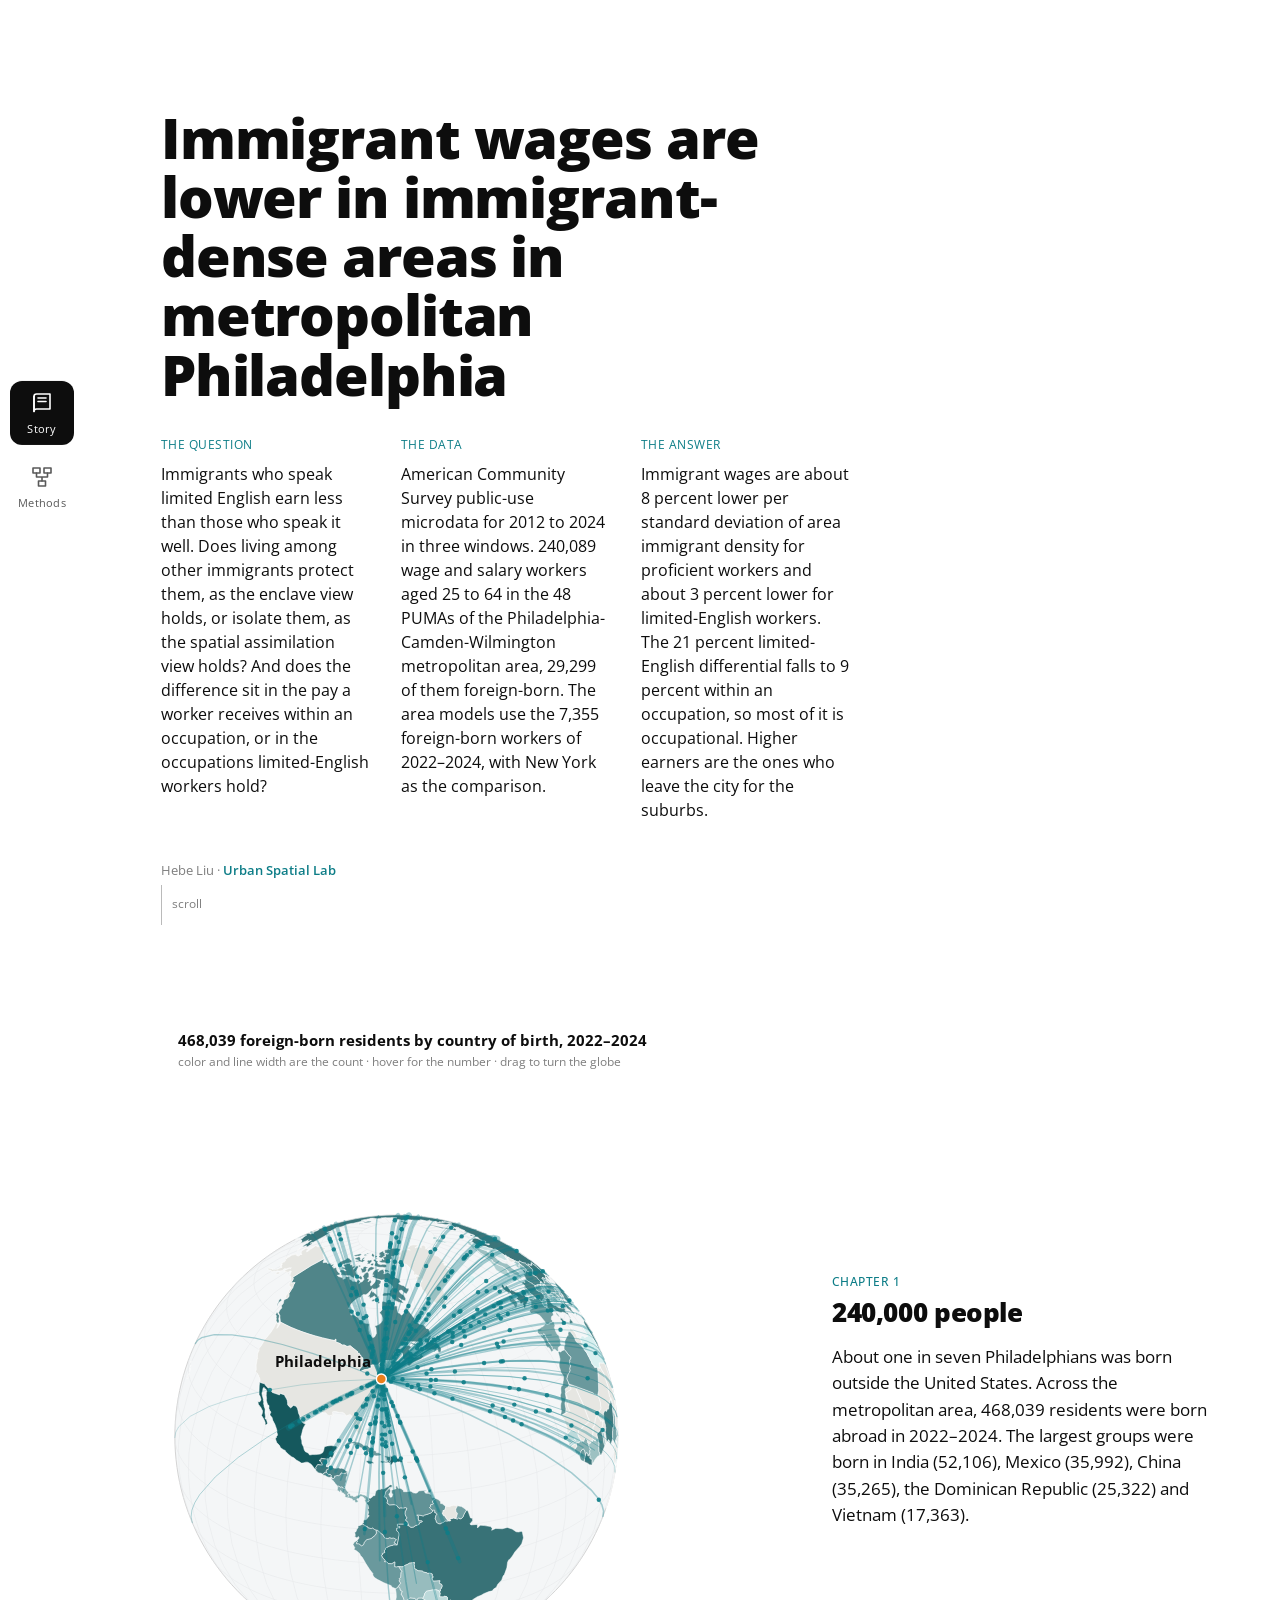
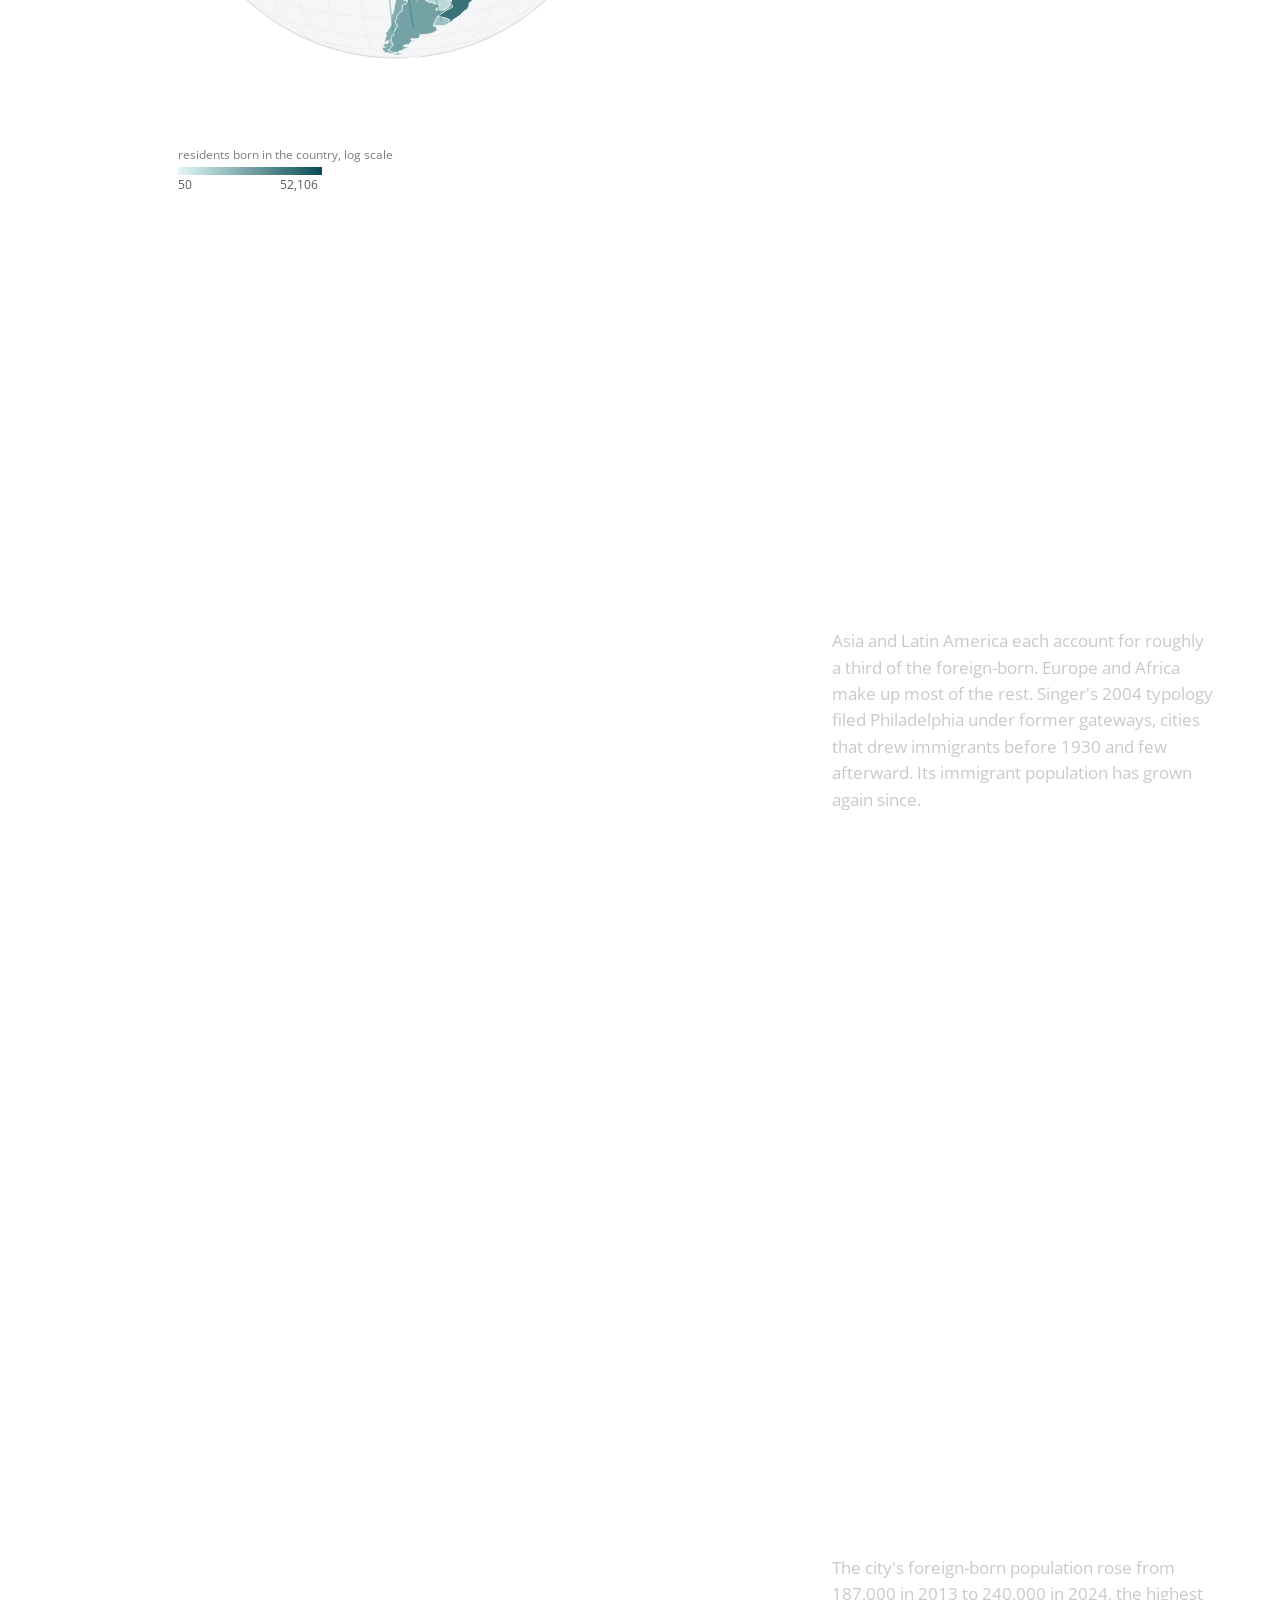
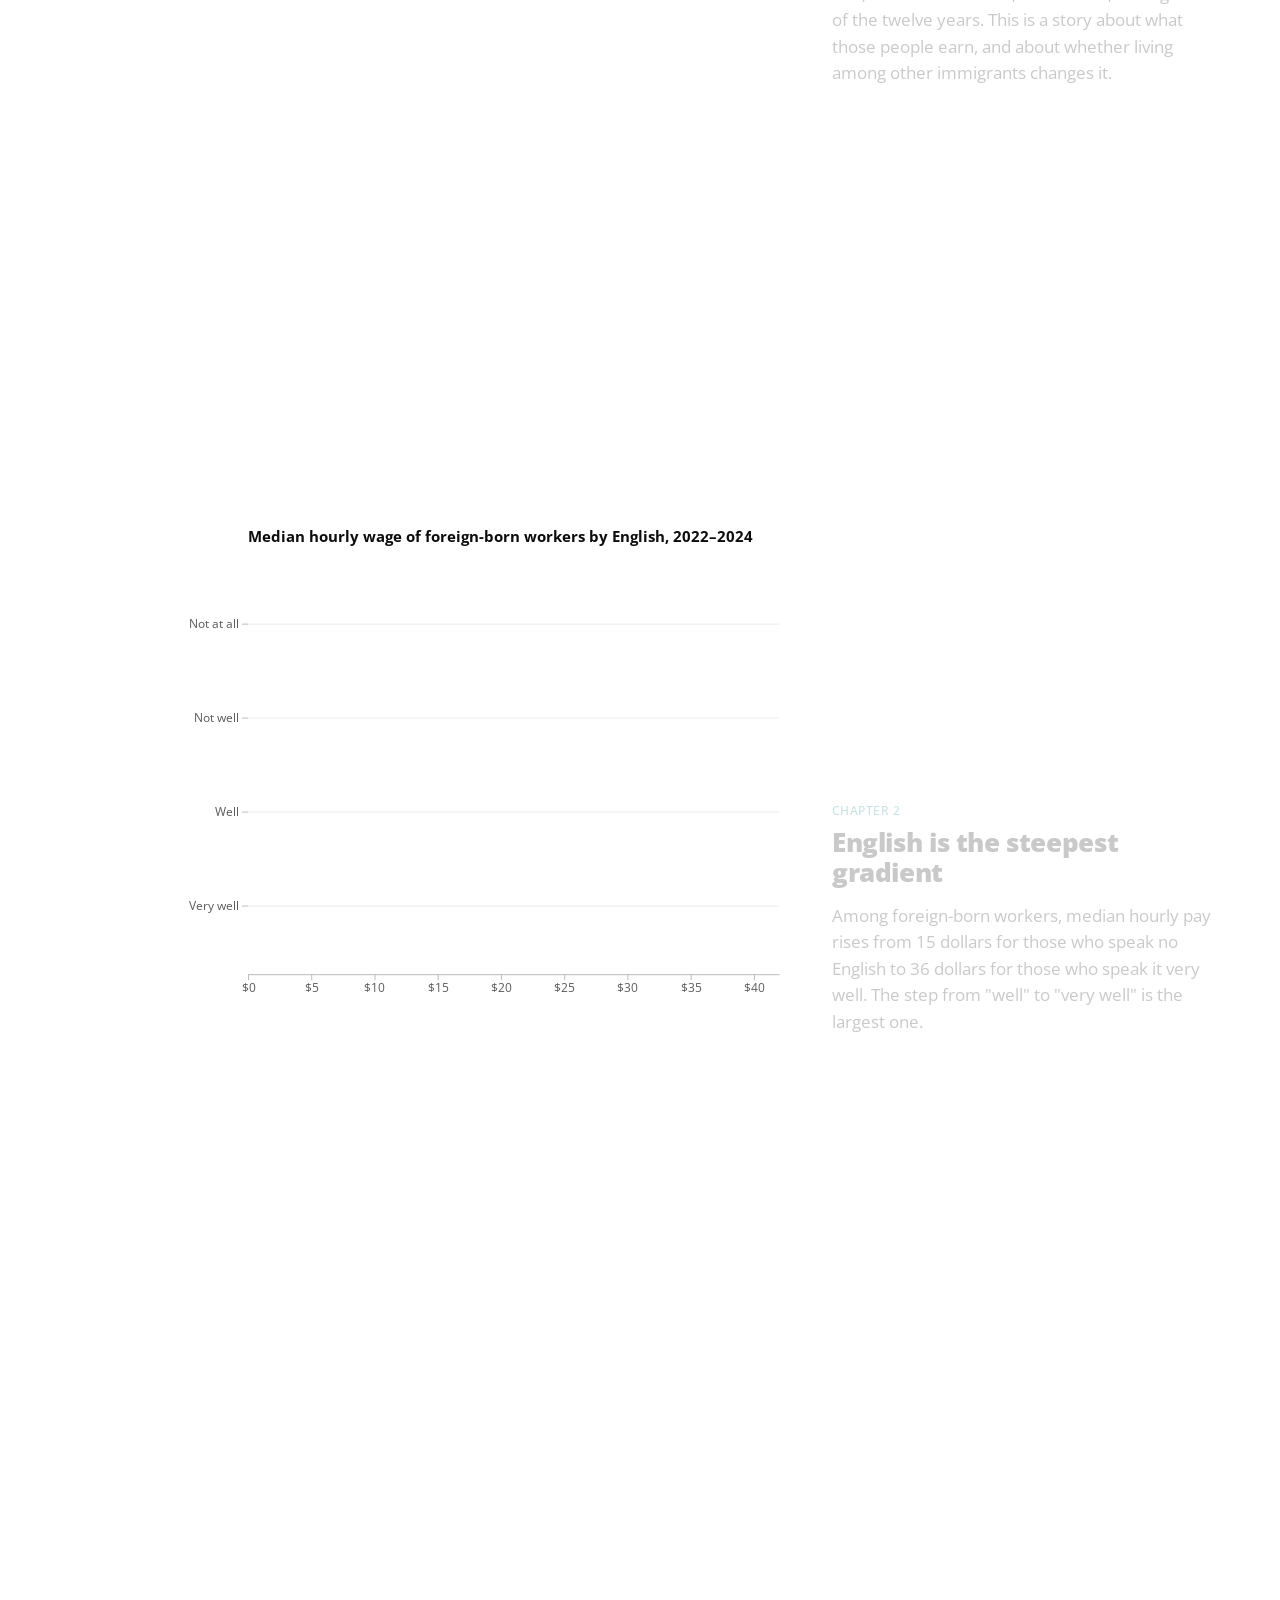
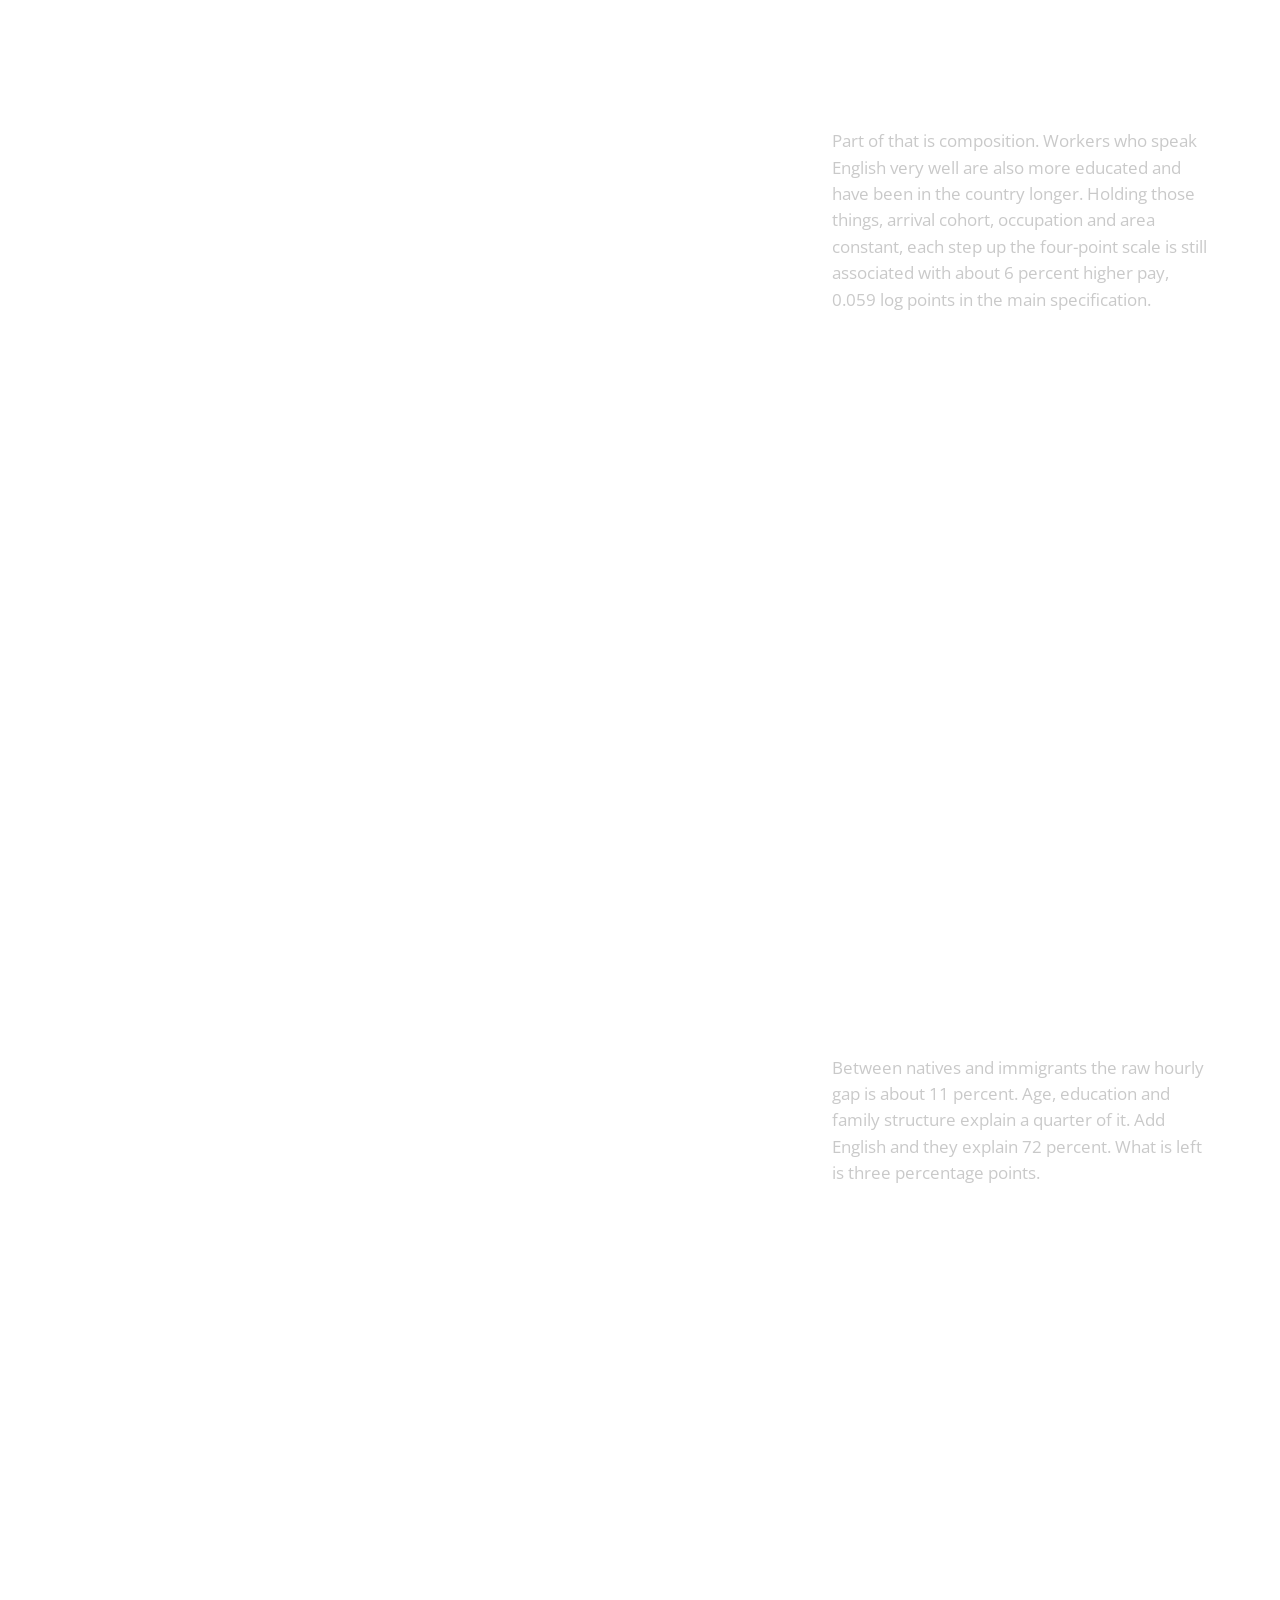
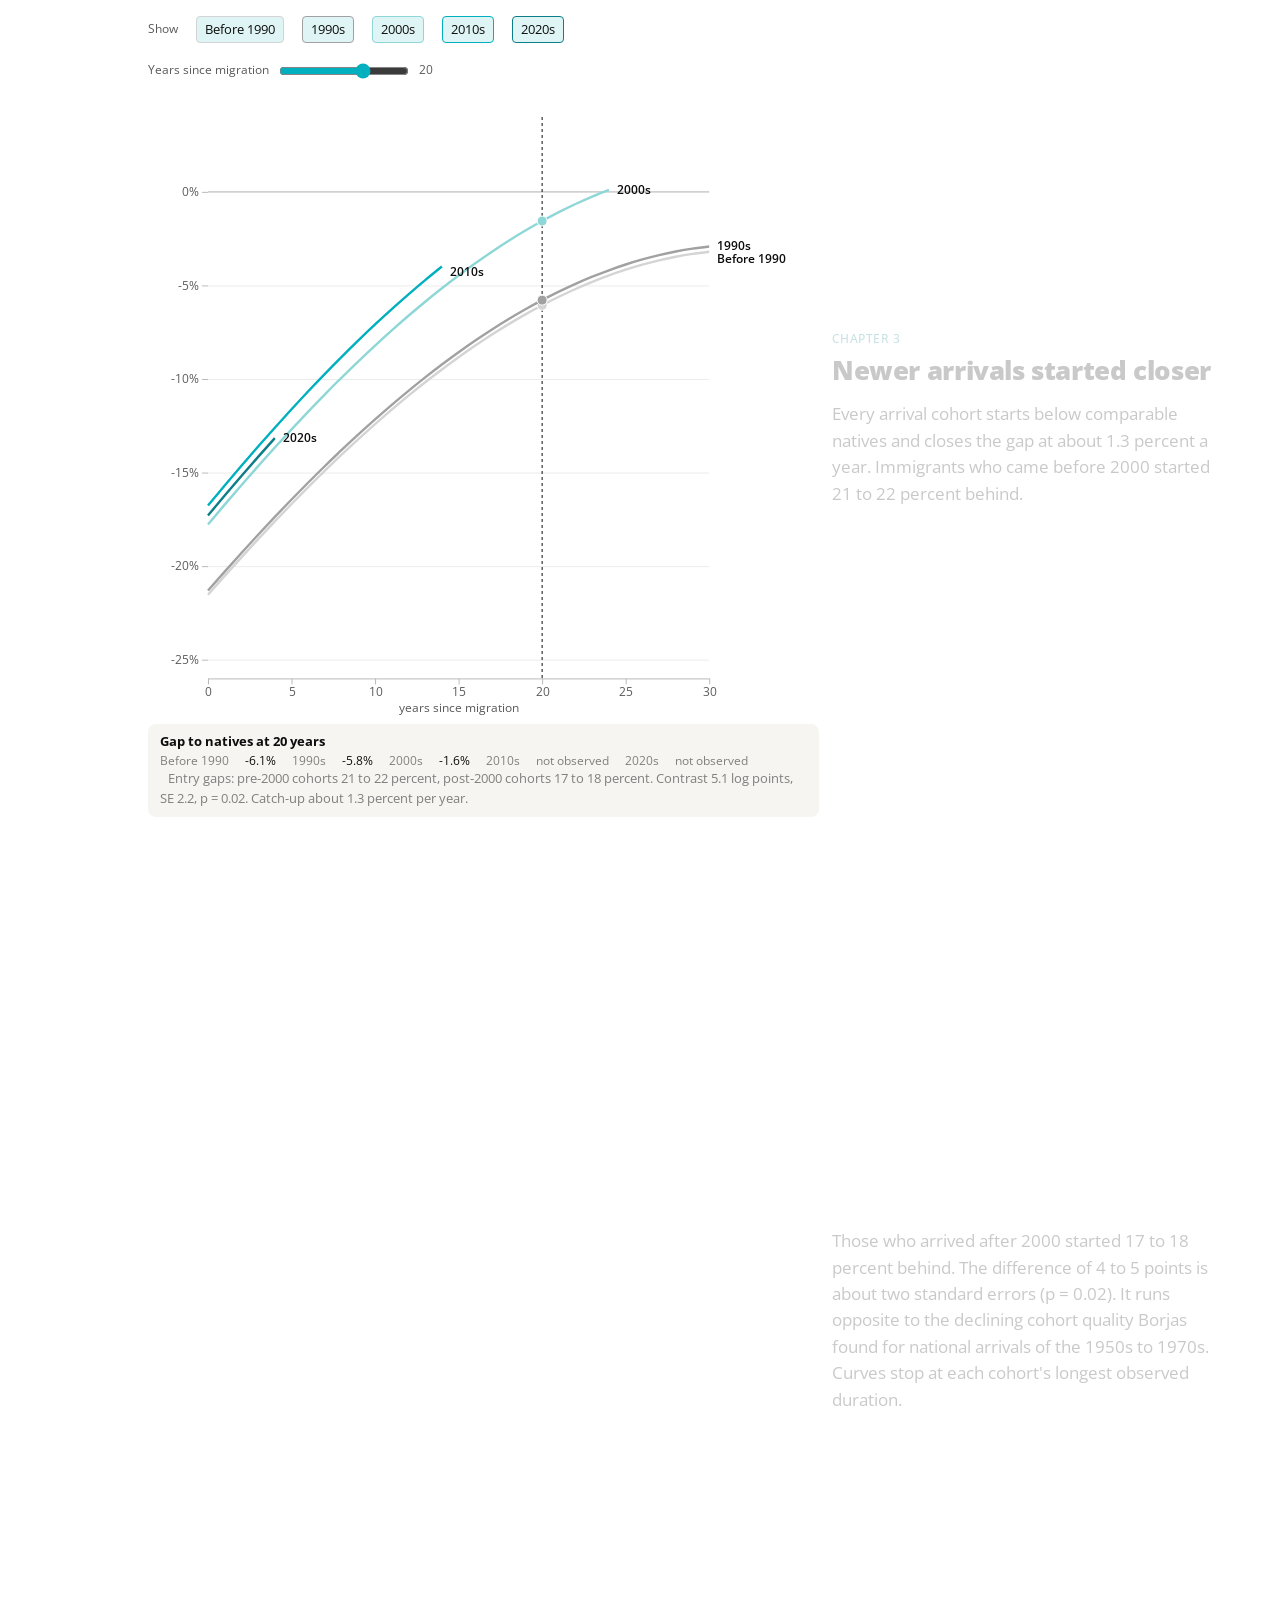
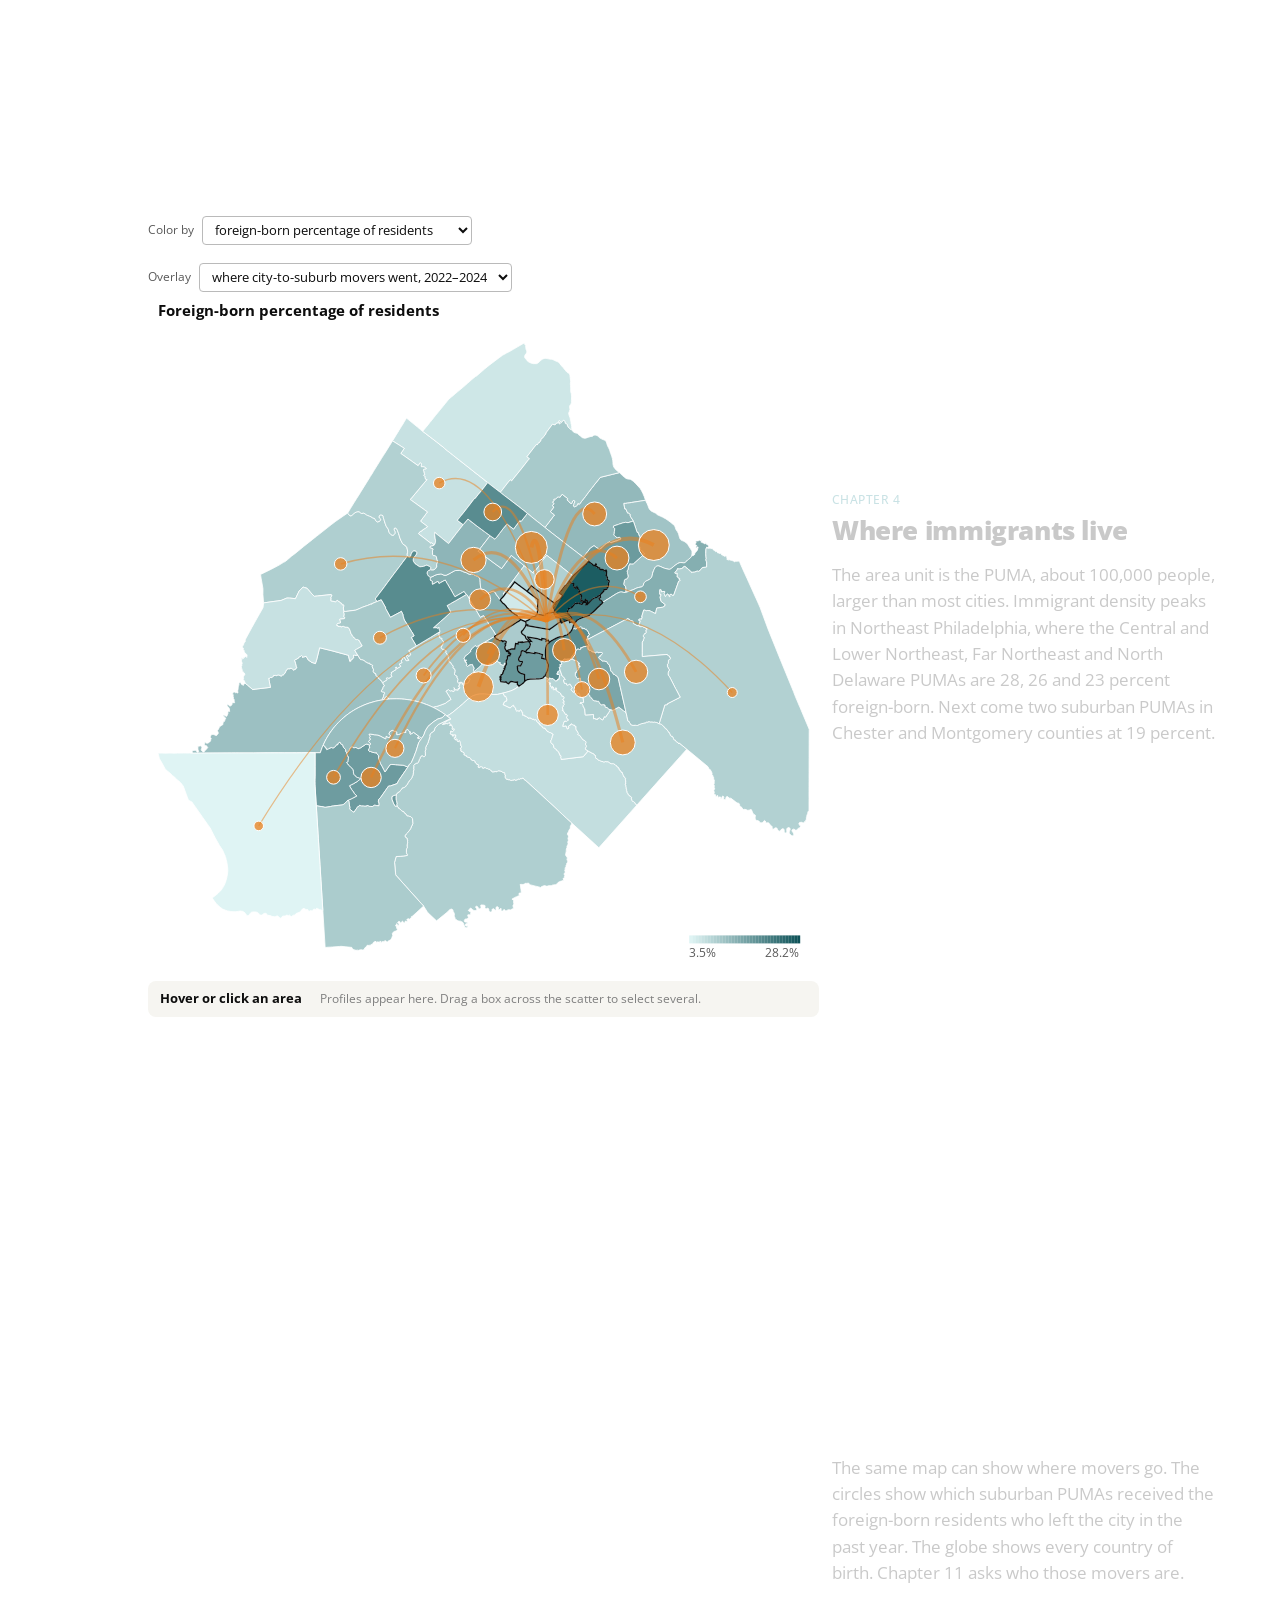
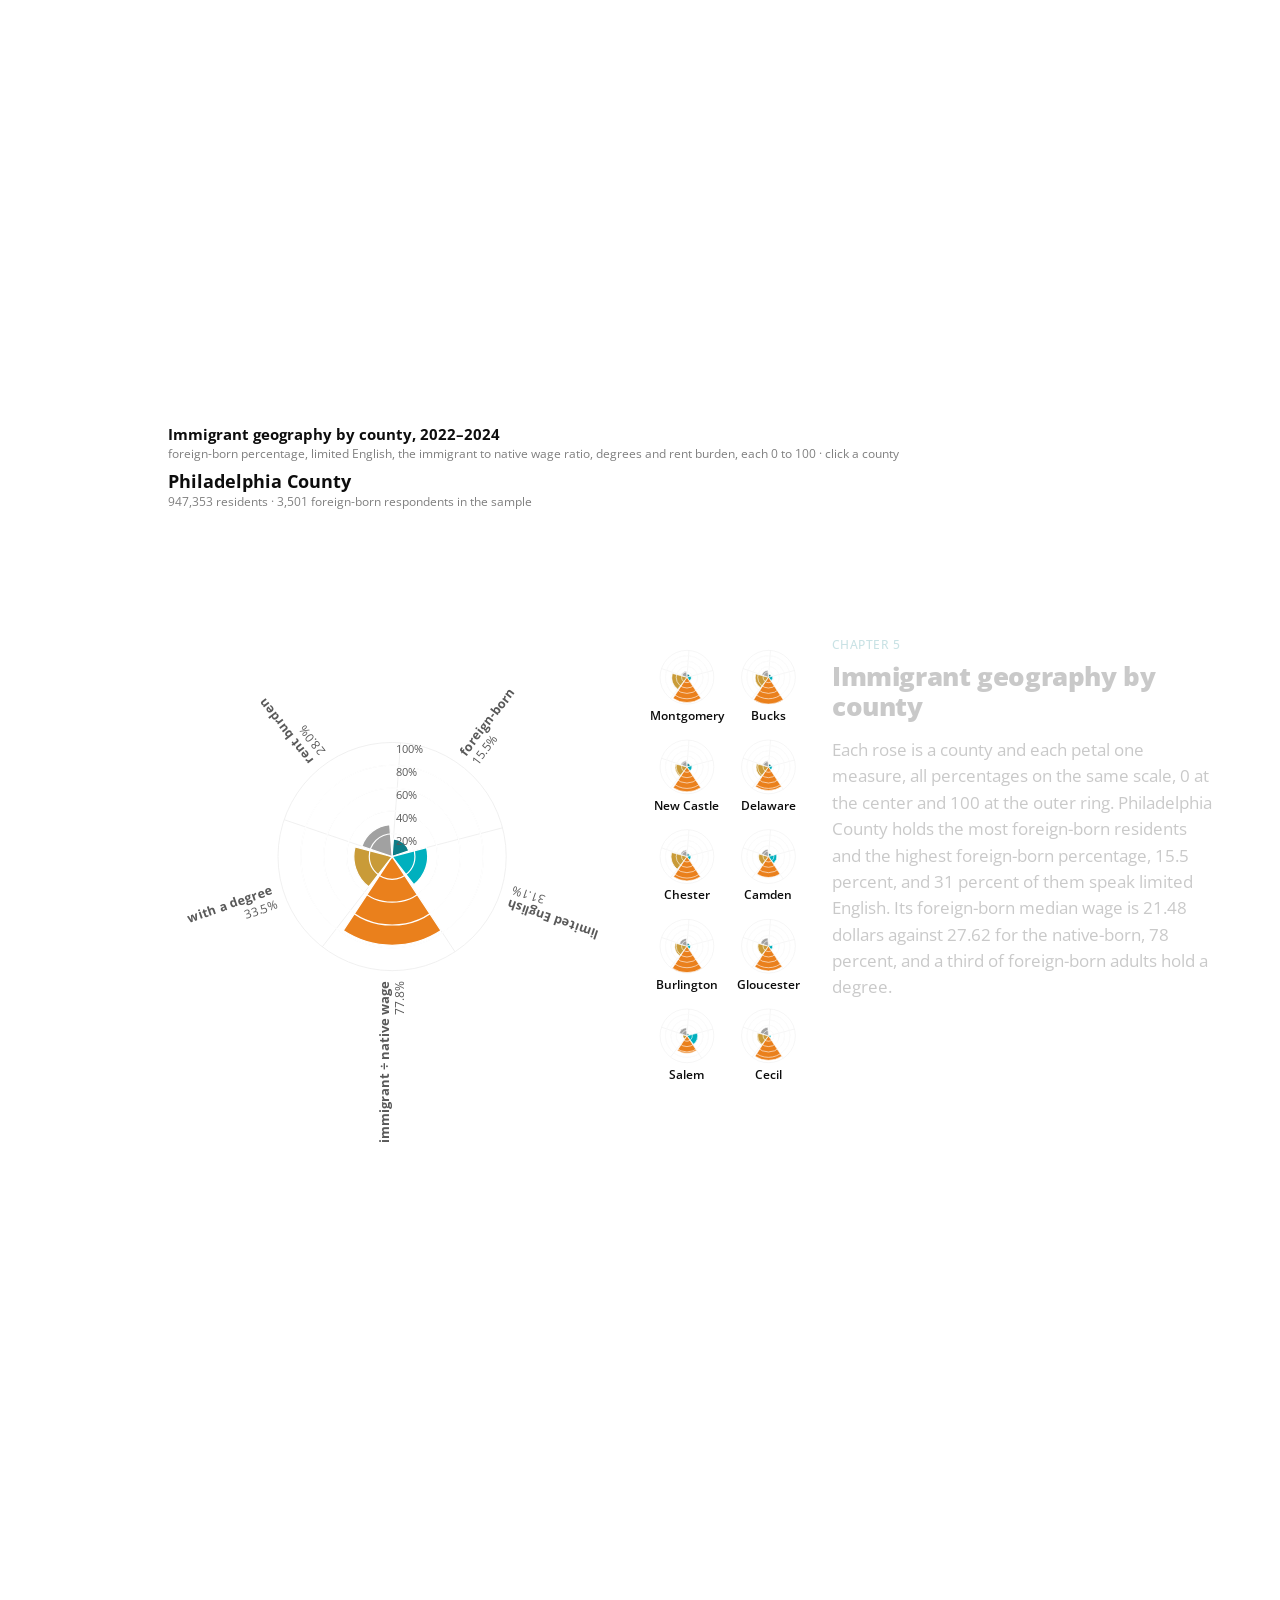
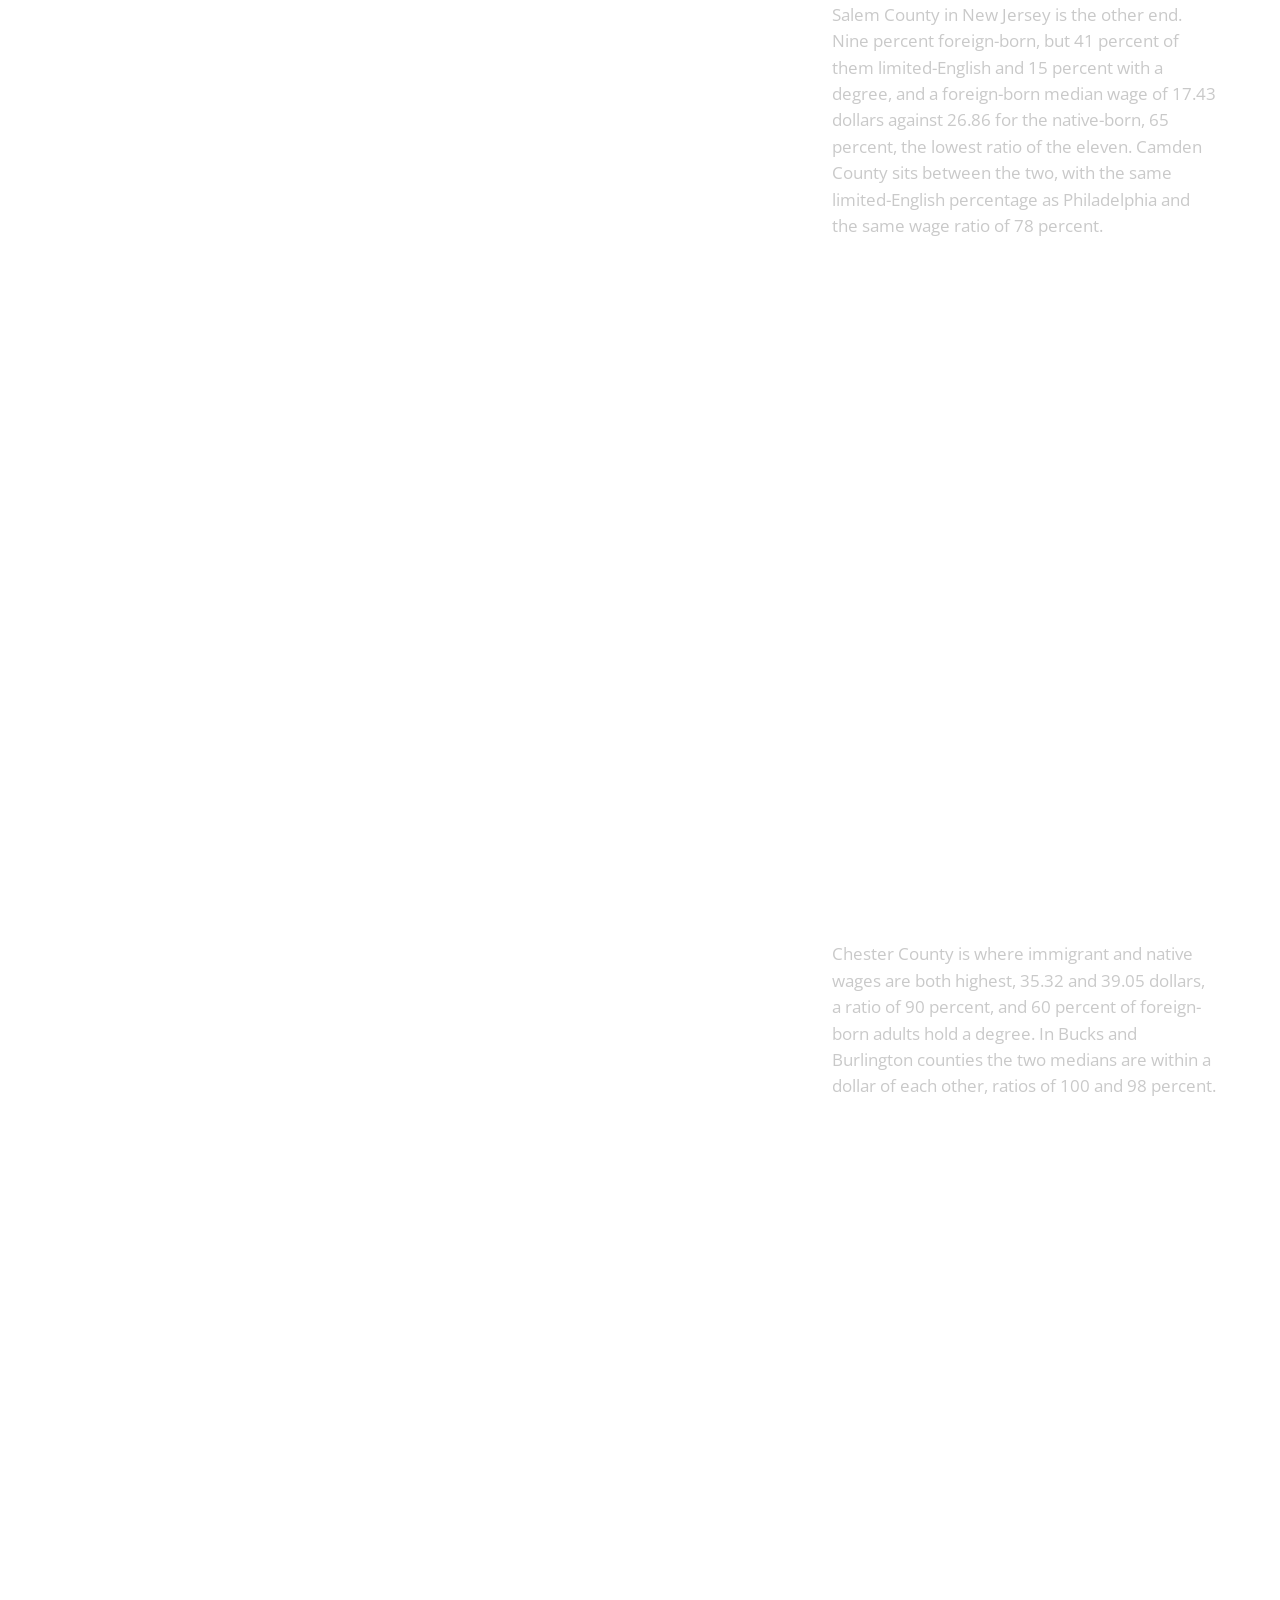
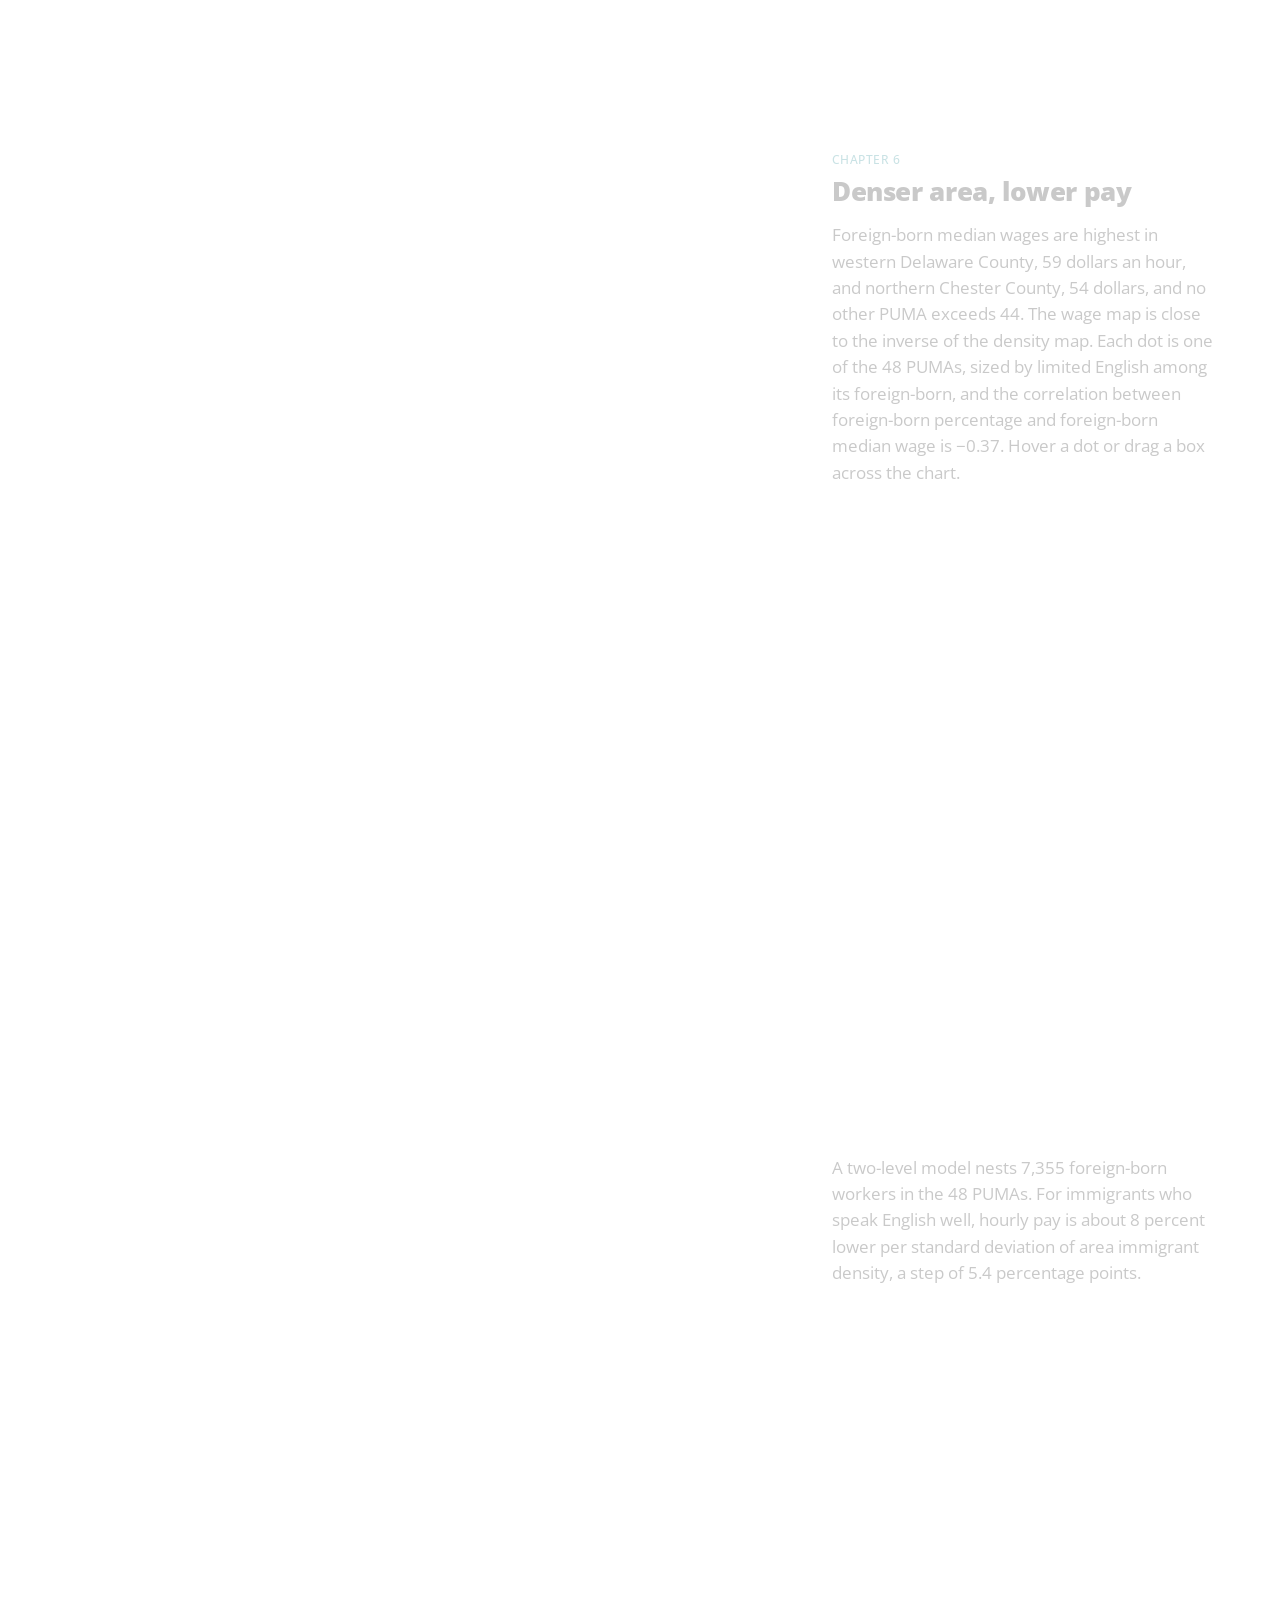
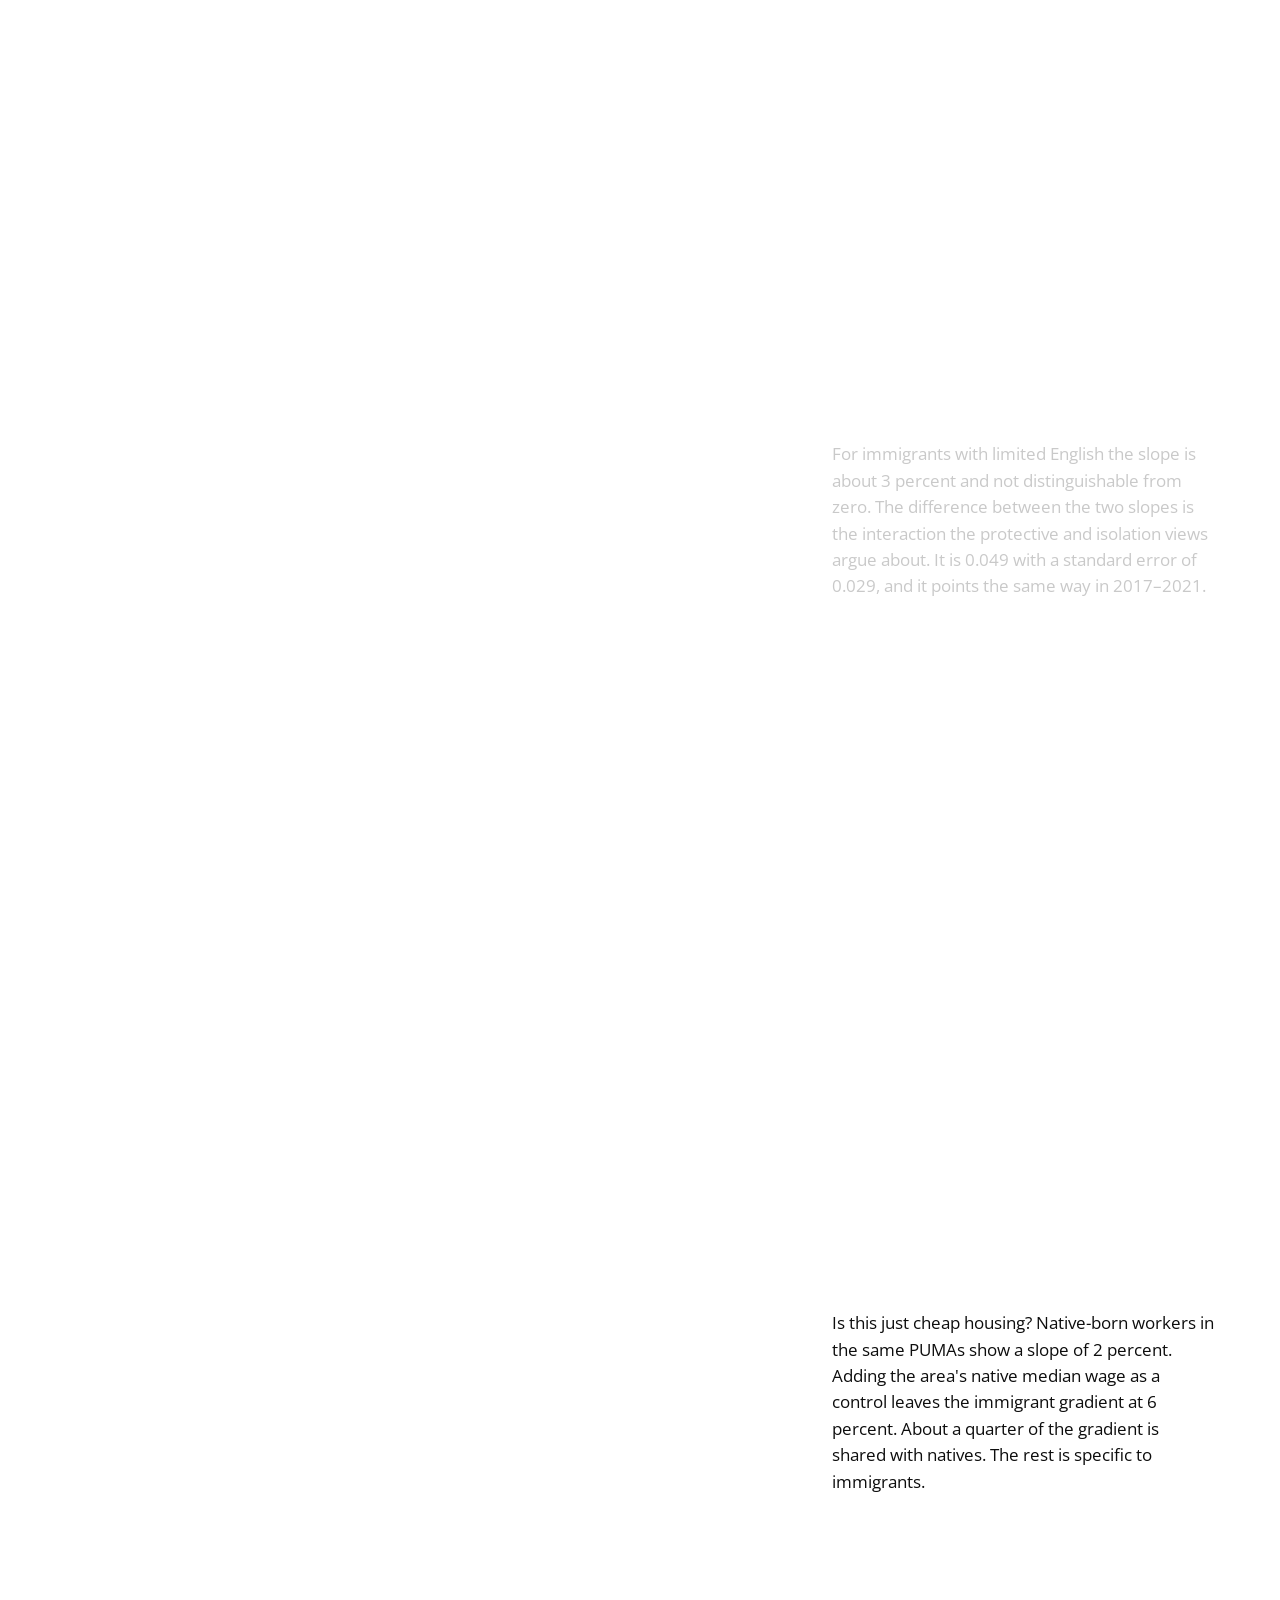
==== commit 4b6a211f: "Update site: merged story, corrected cells" ====
--- a/docs/index.html
+++ b/docs/index.html
@@ -30,7 +30,7 @@
 <main class="story">
 
 <section class="chapter" id="ch-globe" data-chapter="globe">
-  <div class="graphic"><svg id="s-flowmap"></svg><div class="g-caption" id="c-globe"></div></div>
+  <div class="graphic"><svg id="s-flowmap"></svg></div>
   <div class="steps">
     <div class="step" data-step="globe-0"><h2>240,000 people</h2>
       <p>About one in seven Philadelphians was born outside the United States. Across the metropolitan area, 468,039 residents were born abroad in 2022–2024. The largest groups were born in India (52,106), Mexico (35,992), China (35,265), the Dominican Republic (25,322) and Vietnam (17,363).</p>
@@ -45,7 +45,7 @@
 </section>
 
 <section class="chapter" id="ch-wage" data-chapter="wage">
-  <div class="graphic"><svg id="g-wage"></svg><div class="g-caption" id="c-wage"></div></div>
+  <div class="graphic"><svg id="g-wage"></svg></div>
   <div class="steps">
     <div class="step" data-step="wage-0"><h2>English is the steepest gradient</h2>
       <p>Among foreign-born workers, median hourly pay rises from 15 dollars for those who speak no English to 36 dollars for those who speak it very well. The step from "well" to "very well" is the largest one.</p>
@@ -63,7 +63,7 @@
   <div class="graphic"><div class="controls" id="cohort-toggles">
       <span>Show</span>
       <label>Years since migration <input type="range" id="co-t" min="0" max="30" step="1" value="10"> <span id="co-tv">10</span></label>
-    </div><svg id="s-cohort"></svg><div class="detail mini-detail" id="d-cohort"></div><div class="g-caption" id="c-cohort"></div></div>
+    </div><svg id="s-cohort"></svg><div class="detail mini-detail" id="d-cohort"></div></div>
   <div class="steps">
     <div class="step" data-step="cohort-0"><h2>Newer arrivals started closer</h2>
       <p>Every arrival cohort starts below comparable natives and closes the gap at about 1.3 percent a year. Immigrants who came before 2000 started 21 to 22 percent behind.</p>
@@ -86,10 +86,10 @@
         <option value="city_to_suburb">where city-to-suburb movers went, 2022–2024</option>
         <option value="suburb_to_city">where suburb-to-city movers went, 2022–2024</option>
       </select></label>
-    </div><svg id="s-area"></svg><div class="detail mini-detail" id="d-area"></div><div class="g-caption" id="c-map"></div></div>
+    </div><svg id="s-area"></svg><div class="detail mini-detail" id="d-area"></div></div>
   <div class="steps">
     <div class="step" data-step="map-0"><h2>Where immigrants live</h2>
-      <p>The area unit is the PUMA, about 100,000 people, larger than most cities. Immigrant density peaks in Northeast Philadelphia, where the Central and Lower Northeast, Far Northeast and North Delaware PUMAs are 28, 26 and 23 percent foreign-born. Next come two suburban PUMAs in Chester and Montgomery counties at 19 percent. Every PUMA is also a dot in the scatter against foreign-born median wage, and the two answer each other. Across the 48 PUMAs the correlation is −0.37.</p>
+      <p>The area unit is the PUMA, about 100,000 people, larger than most cities. Immigrant density peaks in Northeast Philadelphia, where the Central and Lower Northeast, Far Northeast and North Delaware PUMAs are 28, 26 and 23 percent foreign-born. Next come two suburban PUMAs in Chester and Montgomery counties at 19 percent.</p>
     </div>
     <div class="step" data-step="map-1">
       <p>The same map can show where movers go. The circles show which suburban PUMAs received the foreign-born residents who left the city in the past year. The globe shows every country of birth. Chapter 11 asks who those movers are.</p>
@@ -98,7 +98,7 @@
 </section>
 
 <section class="chapter" id="ch-county" data-chapter="county">
-  <div class="graphic"><svg id="s-county"></svg><div class="g-caption" id="c-county"></div></div>
+  <div class="graphic"><svg id="s-county"></svg></div>
   <div class="steps">
     <div class="step" data-step="county-0"><h2>Immigrant geography by county</h2>
       <p>Each rose is a county and each petal one measure, all percentages on the same scale, 0 at the center and 100 at the outer ring. Philadelphia County holds the most foreign-born residents and the highest foreign-born percentage, 15.5 percent, and 31 percent of them speak limited English. Its foreign-born median wage is 21.48 dollars against 27.62 for the native-born, 78 percent, and a third of foreign-born adults hold a degree.</p>
@@ -113,15 +113,18 @@
 </section>
 
 <section class="chapter" id="ch-slopes" data-chapter="slopes">
-  <div class="graphic"><svg id="g-slopes"></svg><div class="g-caption" id="c-slopes"></div></div>
+  <div class="graphic"><svg id="s-scatter"></svg><svg id="g-slopes" class="off"></svg></div>
   <div class="steps">
     <div class="step" data-step="slopes-0"><h2>Denser area, lower pay</h2>
+      <p>Foreign-born median wages are highest in western Delaware County, 59 dollars an hour, and northern Chester County, 54 dollars, and no other PUMA exceeds 44. The wage map is close to the inverse of the density map. Each dot is one of the 48 PUMAs, sized by limited English among its foreign-born, and the correlation between foreign-born percentage and foreign-born median wage is −0.37. Hover a dot or drag a box across the chart.</p>
+    </div>
+    <div class="step" data-step="slopes-1">
       <p>A two-level model nests 7,355 foreign-born workers in the 48 PUMAs. For immigrants who speak English well, hourly pay is about 8 percent lower per standard deviation of area immigrant density, a step of 5.4 percentage points.</p>
     </div>
-    <div class="step" data-step="slopes-1">
+    <div class="step" data-step="slopes-2">
       <p>For immigrants with limited English the slope is about 3 percent and not distinguishable from zero. The difference between the two slopes is the interaction the protective and isolation views argue about. It is 0.049 with a standard error of 0.029, and it points the same way in 2017–2021.</p>
     </div>
-    <div class="step" data-step="slopes-2">
+    <div class="step" data-step="slopes-3">
       <p>Is this just cheap housing? Native-born workers in the same PUMAs show a slope of 2 percent. Adding the area's native median wage as a control leaves the immigrant gradient at 6 percent. About a quarter of the gradient is shared with natives. The rest is specific to immigrants.</p>
     </div>
   </div>
@@ -136,7 +139,7 @@
         <option value="own-nyc">own-language density, New York (exploratory)</option>
       </select></label>
       <label>Density <input type="range" id="calc-d" min="-1.5" max="2.5" step="0.1" value="0"> <span id="calc-dv">0.0 SD</span></label>
-    </div><svg id="s-calc"></svg><div class="detail mini-detail" id="d-calc"></div><div class="g-caption" id="c-enclave"></div></div>
+    </div><svg id="s-calc"></svg><div class="detail mini-detail" id="d-calc"></div></div>
   <div class="steps">
     <div class="step" data-step="enclave-0"><h2>Two lines, one occupation</h2>
       <p>The vertical distance between the lines is the limited-English differential at mean density, 21 percent. Both lines fall with density, the proficient line faster.</p>
@@ -155,7 +158,7 @@
         <option value="Native-born">native-born percentage</option>
         <option value="wage">native-born median wage</option>
       </select></label>
-    </div><svg id="s-occ"></svg><div class="g-caption" id="c-occ"></div></div>
+    </div><svg id="s-occ"></svg></div>
   <div class="steps">
     <div class="step" data-step="occ-0"><h2>Which occupations limited English sorts into</h2>
       <p>The fixed effects say most of the differential is occupational. This is what that looks like. Thirty-seven percent of limited-English workers are in service occupations and 14 percent each in production and in transportation, against 12, 3 and 6 percent of the native-born. Proficient immigrants cluster where the native-born do, in management and in computing, engineering and science, and in the last of those they hold a larger proportion than the native-born.</p>
@@ -167,7 +170,7 @@
 </section>
 
 <section class="chapter" id="ch-ownlang" data-chapter="ownlang">
-  <div class="graphic"><svg id="g-ownlang"></svg><div class="g-caption" id="c-ownlang"></div></div>
+  <div class="graphic"><svg id="g-ownlang"></svg></div>
   <div class="steps">
     <div class="step" data-step="ownlang-0"><h2>What about your own language?</h2>
       <p>Immigrant density as a whole may be the wrong measure. An exploratory check uses the density of the worker's own home language instead, for the 5,732 workers who speak a language other than English at home. Its five highest values are all Spanish, led by North Philadelphia at 41 percent of residents.</p>
@@ -186,7 +189,7 @@
       <label>Sort by <select id="inter-sort"><option value="t">|t|</option><option value="est">estimate</option><option value="name">city and measure</option></select></label>
       <label><input type="checkbox" id="inter-bonf"> mark the Bonferroni line for 17 tests</label>
       
-    </div><svg id="s-coef"></svg><div class="g-caption" id="c-compare"></div></div>
+    </div><svg id="s-coef"></svg></div>
   <div class="steps">
     <div class="step" data-step="compare-0"><h2>Seventeen tests, one grid</h2>
       <p>Every limited-English × density interaction the paper reports, in one plot. Twelve for Philadelphia, five for New York. Circles are generic density, diamonds co-ethnic, squares own-language, hollow marks hold occupation constant, and size is the sample. Most intervals cross zero. The two areas differ by about one standard error on generic density and by two, with opposite signs, on co-ethnic density.</p>
@@ -209,7 +212,7 @@
         <option value="3">graduate degree</option>
         <option value="4">married</option>
       </select></label>
-    </div><svg id="s-moves" class="half"></svg><div class="g-caption" id="c-moves"></div></div>
+    </div><svg id="s-moves" class="half"></svg></div>
   <div class="steps">
     <div class="step" data-step="moves-0"><h2>Who leaves the city</h2>
       <p>In a year, 85.7 percent of the metro's foreign-born adults stay in the same house. Of the rest, 5.9 percent move within the suburbs, 2.7 percent arrive from abroad, 2.3 percent move within the city, 2.1 percent arrive from another state, 0.7 percent move from the city to a suburb and 0.6 percent the other way.</p>
@@ -224,7 +227,7 @@
 </section>
 
 <section class="chapter" id="ch-panel" data-chapter="panel">
-  <div class="graphic"><svg id="g-panel"></svg><div class="g-caption" id="c-panel"></div></div>
+  <div class="graphic"><svg id="g-panel"></svg></div>
   <div class="steps">
     <div class="step" data-step="panel-0"><h2>Cohorts over twelve years</h2>
       <p>Following the same arrival cohorts across three survey windows, real median wages rose in eleven of the twelve cells observed in all three windows, by about 10 dollars for Asian-born arrivals of the 1990s and 2000s and by 1 to 8 dollars elsewhere, and were flat for African-born arrivals of the 1990s. The suburban percentage moved much less. For cohorts that arrived before 2010 it sits between 59 and 86 percent in every window. The cell fixed-effects regression gives 9.7 percentage points of suburbanization per log point of wage growth with a standard error of 10.7, so the data cannot detect a group-level link between wage growth and suburbanization.</p>
@@ -244,7 +247,7 @@
         <option value="rent_burden">mean rent burden, percent of income</option>
       </select></label>
       <span id="cell-regions"></span>
-    </div><svg id="s-cells"></svg><div class="detail mini-detail" id="d-cells"></div><div class="g-caption" id="c-grid"></div></div>
+    </div><svg id="s-cells"></svg><div class="detail mini-detail" id="d-cells"></div></div>
   <div class="steps">
     <div class="step" data-step="grid-0"><h2>Every cell, every window</h2>
       <p>The same forty-four cells as a grid. Rows are arrival cohort by region of birth, columns are the three survey windows, and color is the real median hourly wage in 2024 dollars. Hover a cell for the number. Asian-born arrivals of the 1990s and 2000s gained about 10 dollars over twelve years, the largest real gains in the table.</p>
--- a/docs/style.css
+++ b/docs/style.css
@@ -72,11 +72,9 @@
   transition: opacity 0.5s ease;
 }
 .graphic svg { width: 100%; height: 100%; flex: 1; overflow: visible; }
-.g-caption {
-  font-family: var(--mono); font-size: 12.5px; color: var(--muted);
-  min-height: 2.4em; padding: 10px 0 0; border-top: 1px solid var(--grid);
-}
-.steps { position: relative; z-index: 2; margin-top: -100vh; padding: 0 5vw 0 0; display: flex; flex-direction: column; align-items: flex-end; }
+.g-caption { display: none; }
+.steps { position: relative; z-index: 2; margin-top: -100vh; padding: 0 5vw 0 0; display: flex; flex-direction: column; align-items: flex-end; pointer-events: none; }
+.step { pointer-events: auto; }
 .step {
   width: min(30vw, 440px); min-height: 100vh; display: flex; flex-direction: column; justify-content: center;
   padding: 10vh 0;
@@ -280,3 +278,4 @@
 .appendix .view-head h1 { font-size: clamp(26px, 2.6vw, 36px); }
 .framework { height: auto; min-height: 0; padding-bottom: 6vh; }
 #mindmap { flex: none; aspect-ratio: 2400 / 1450; max-height: 88vh; }
+.graphic svg.off { display: none; }
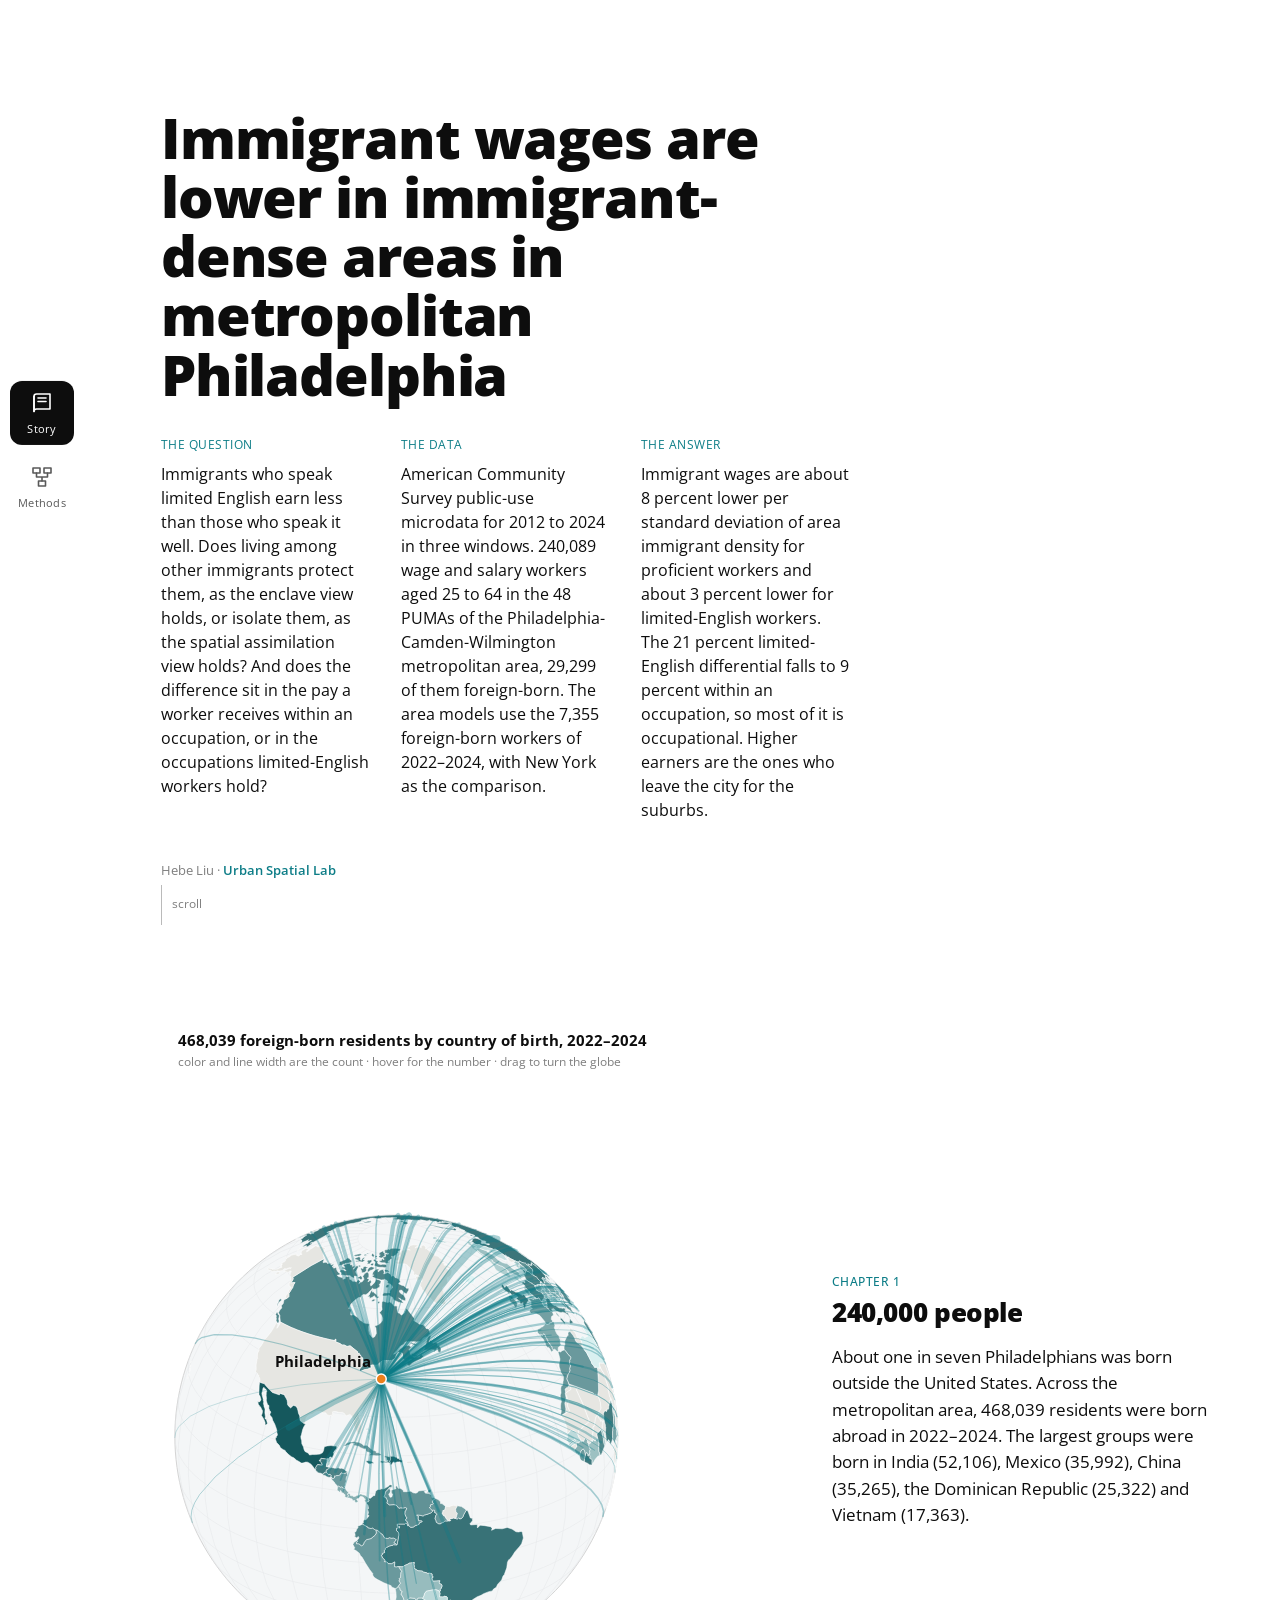
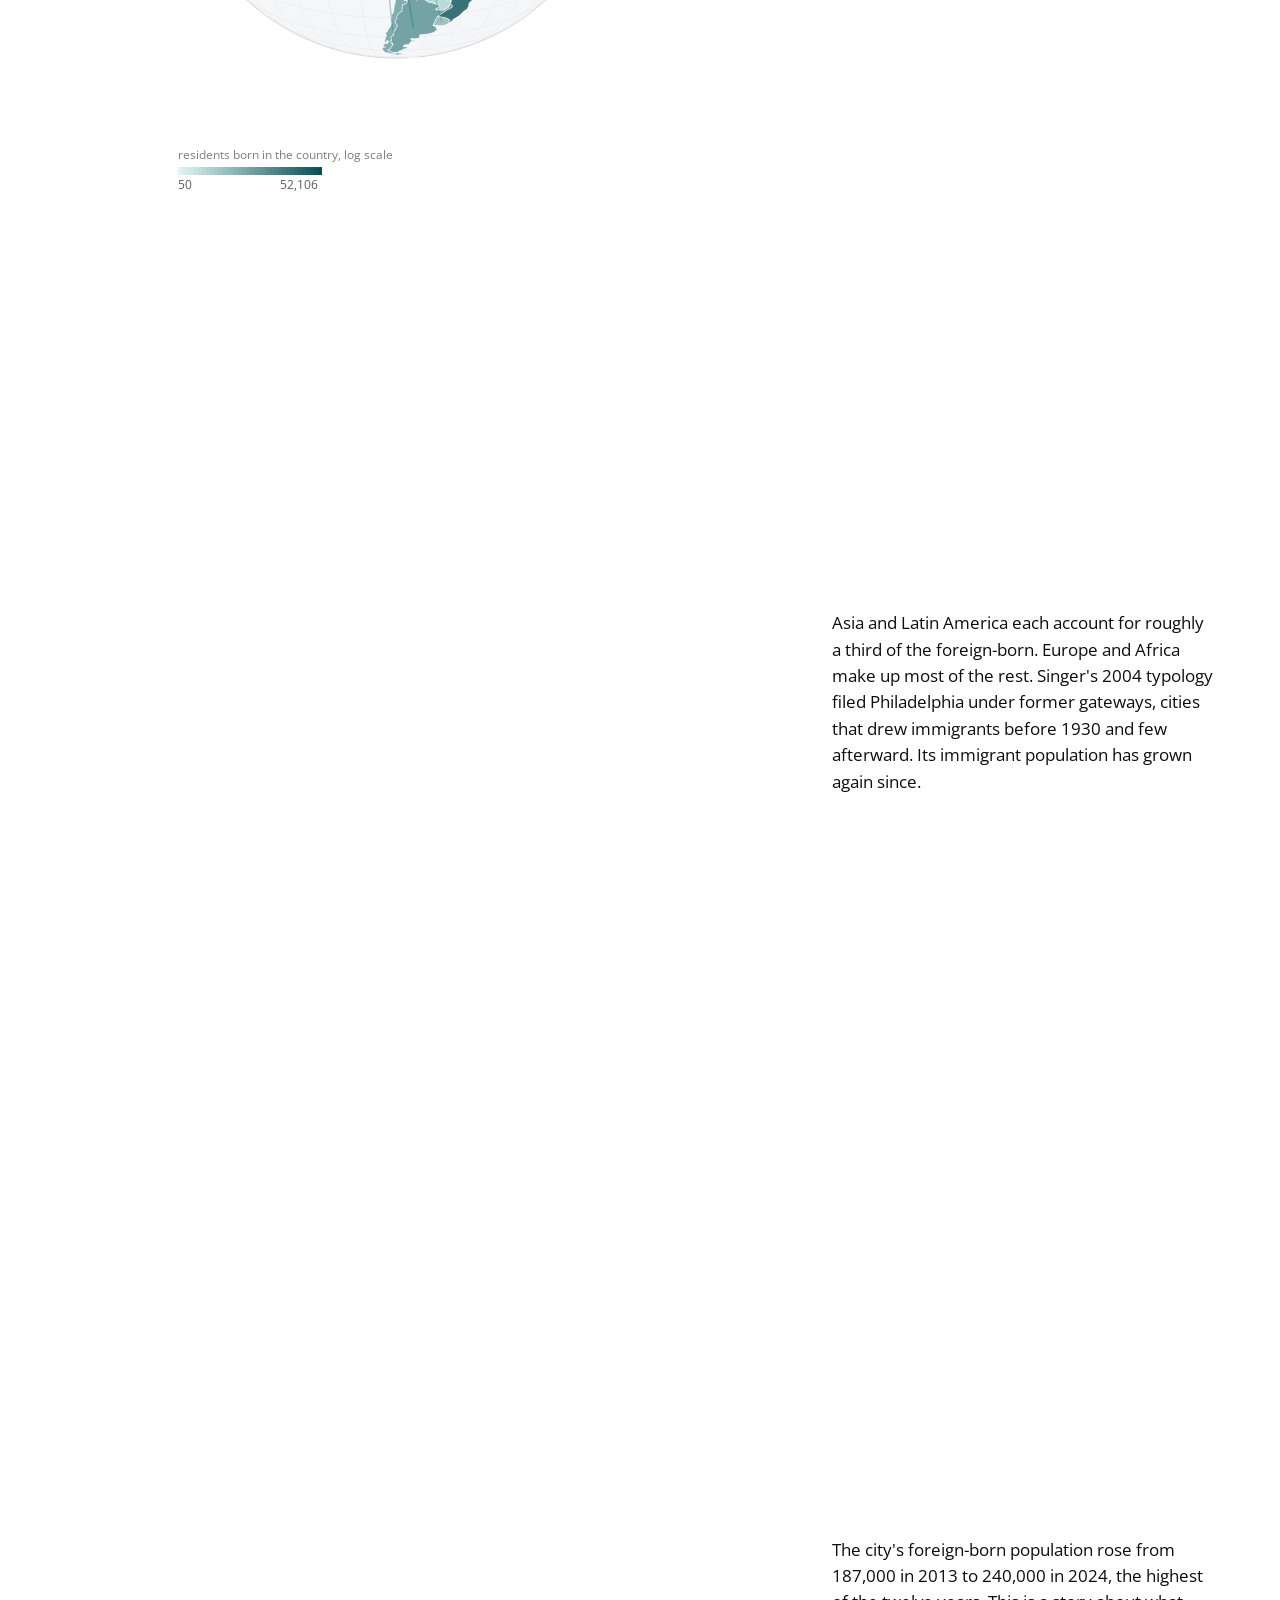
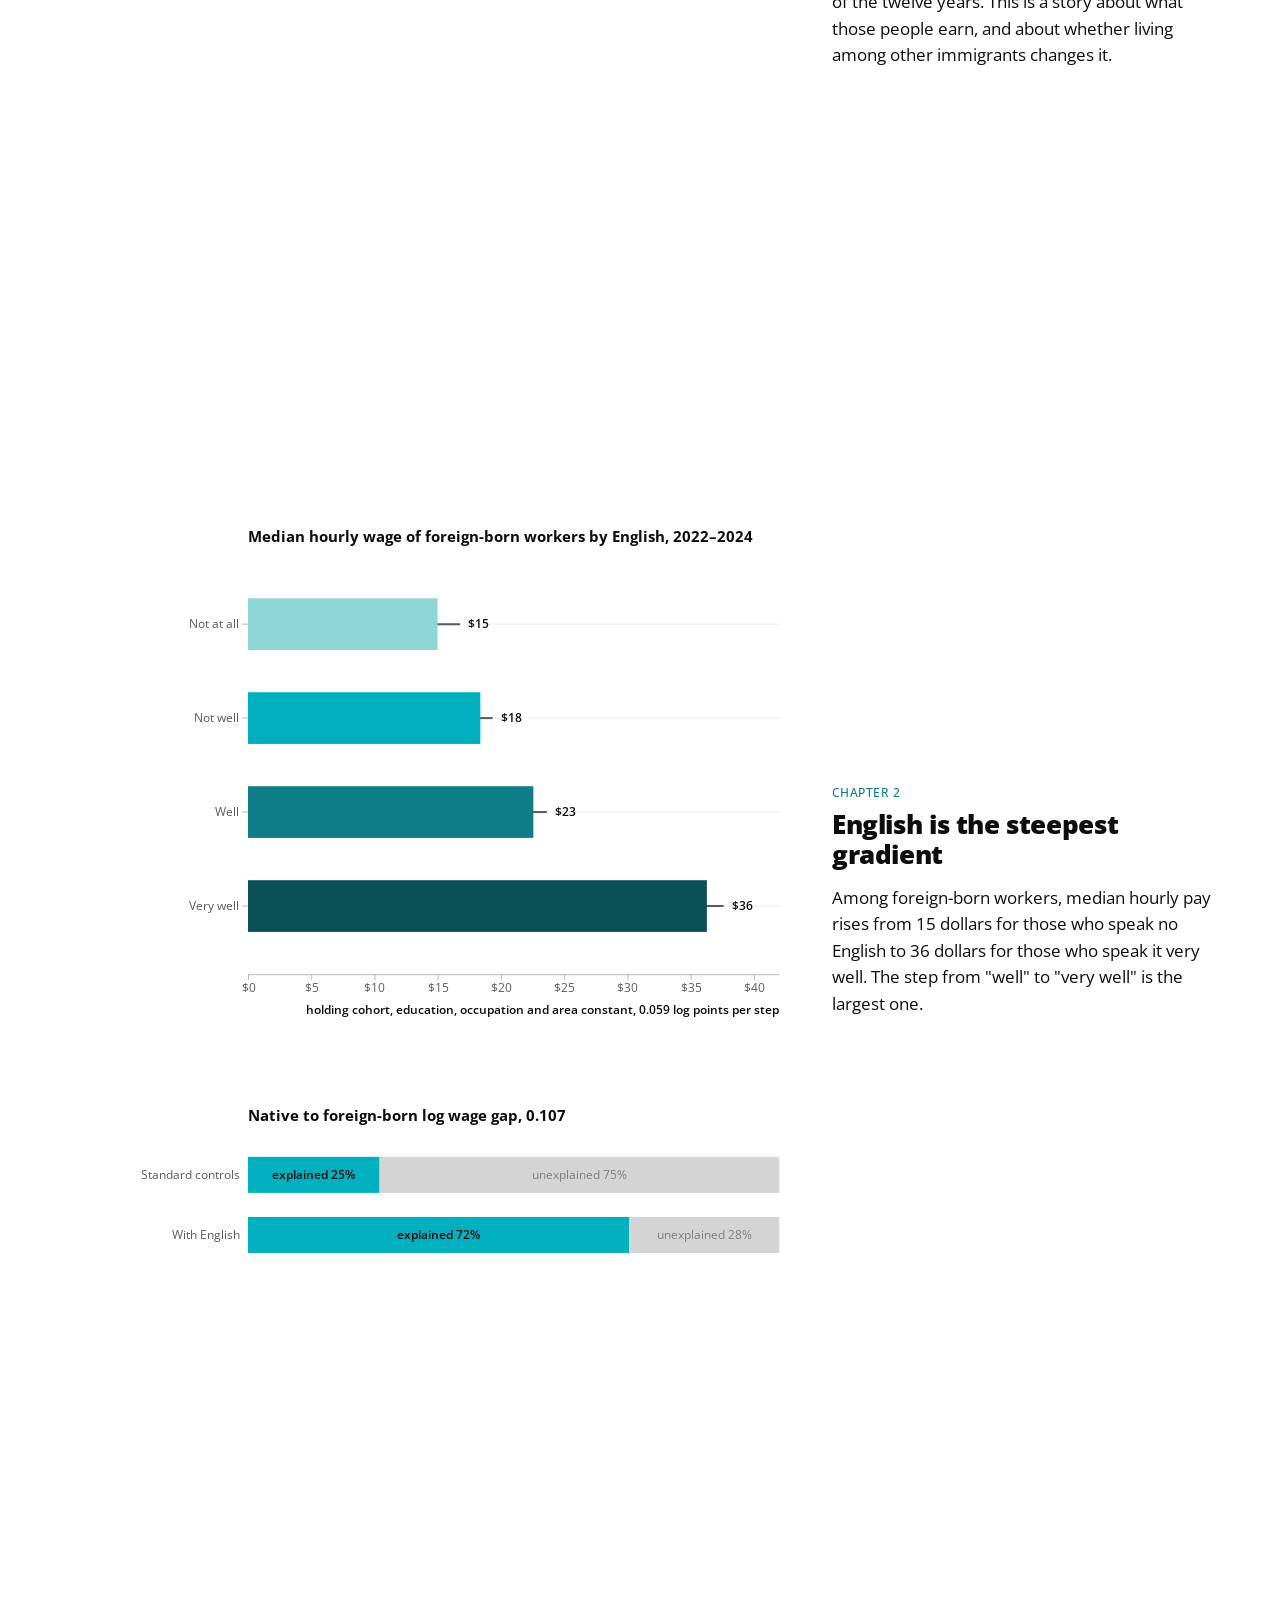
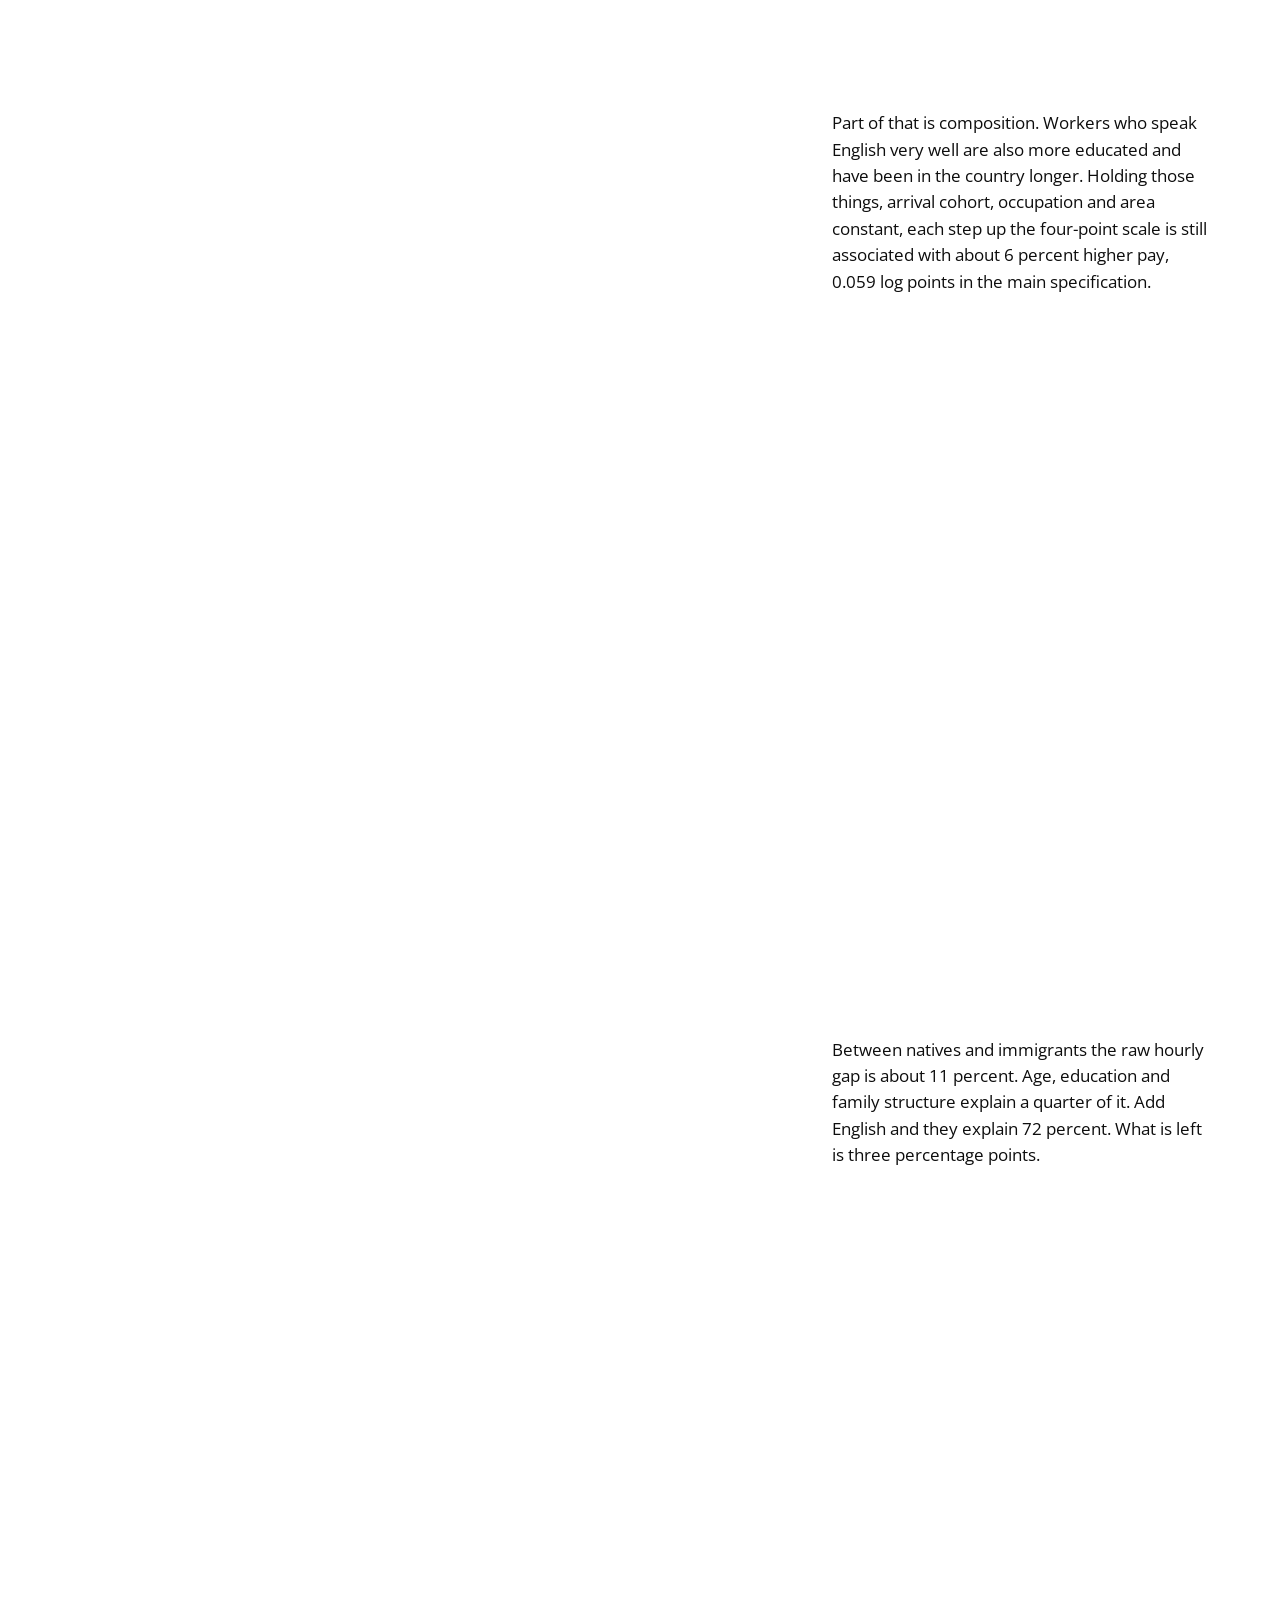
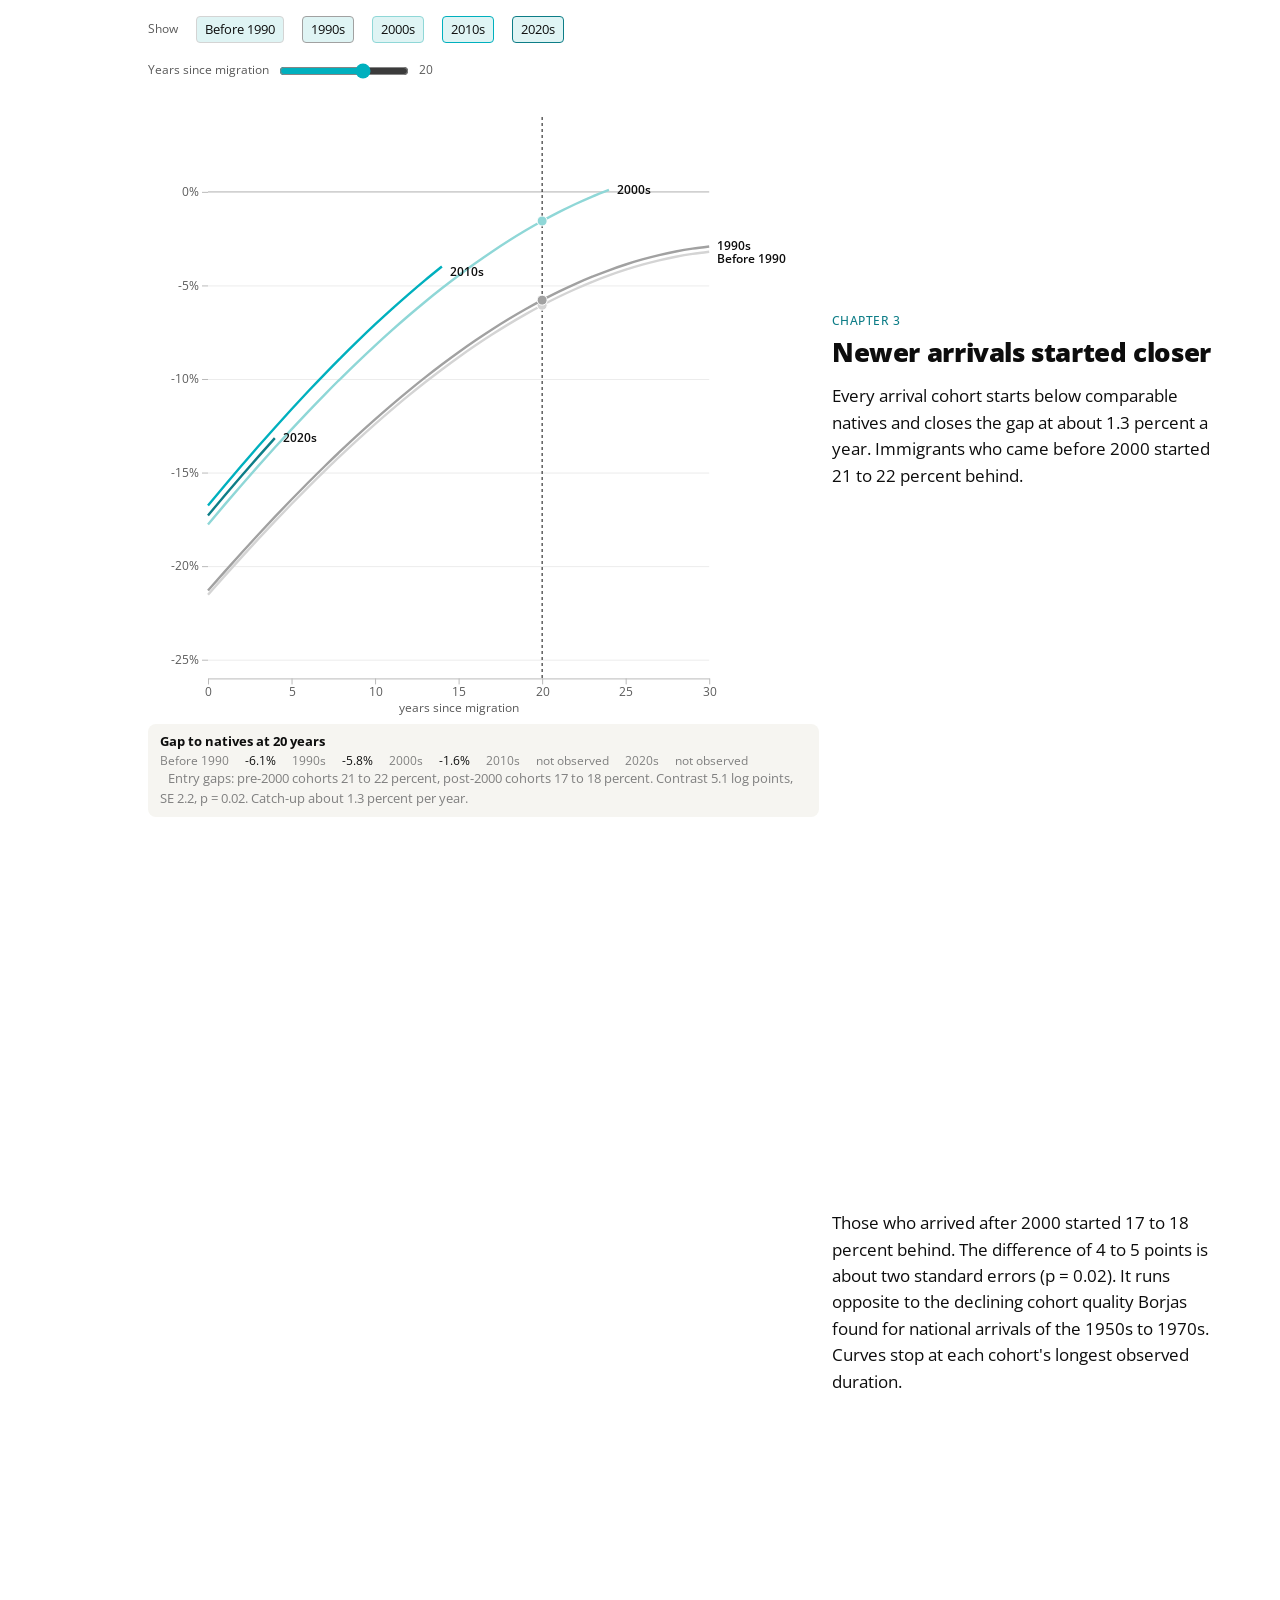
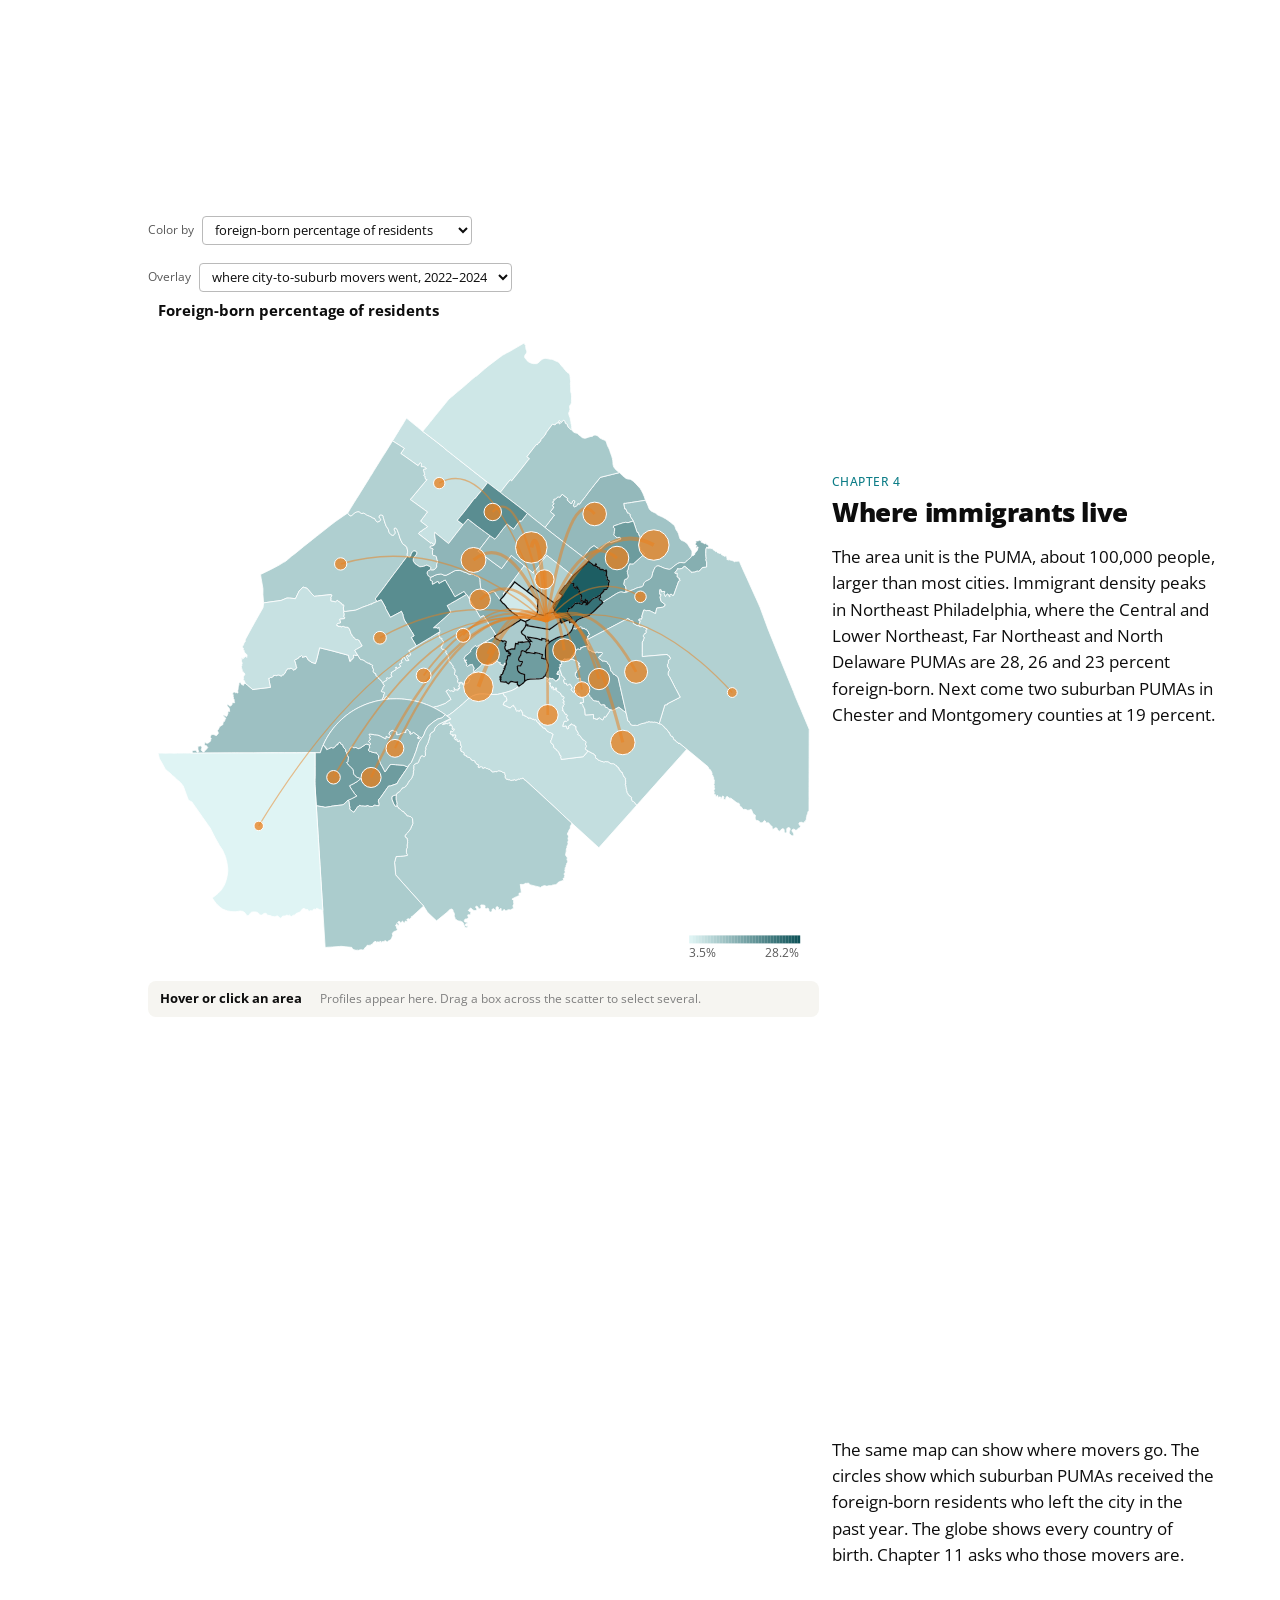
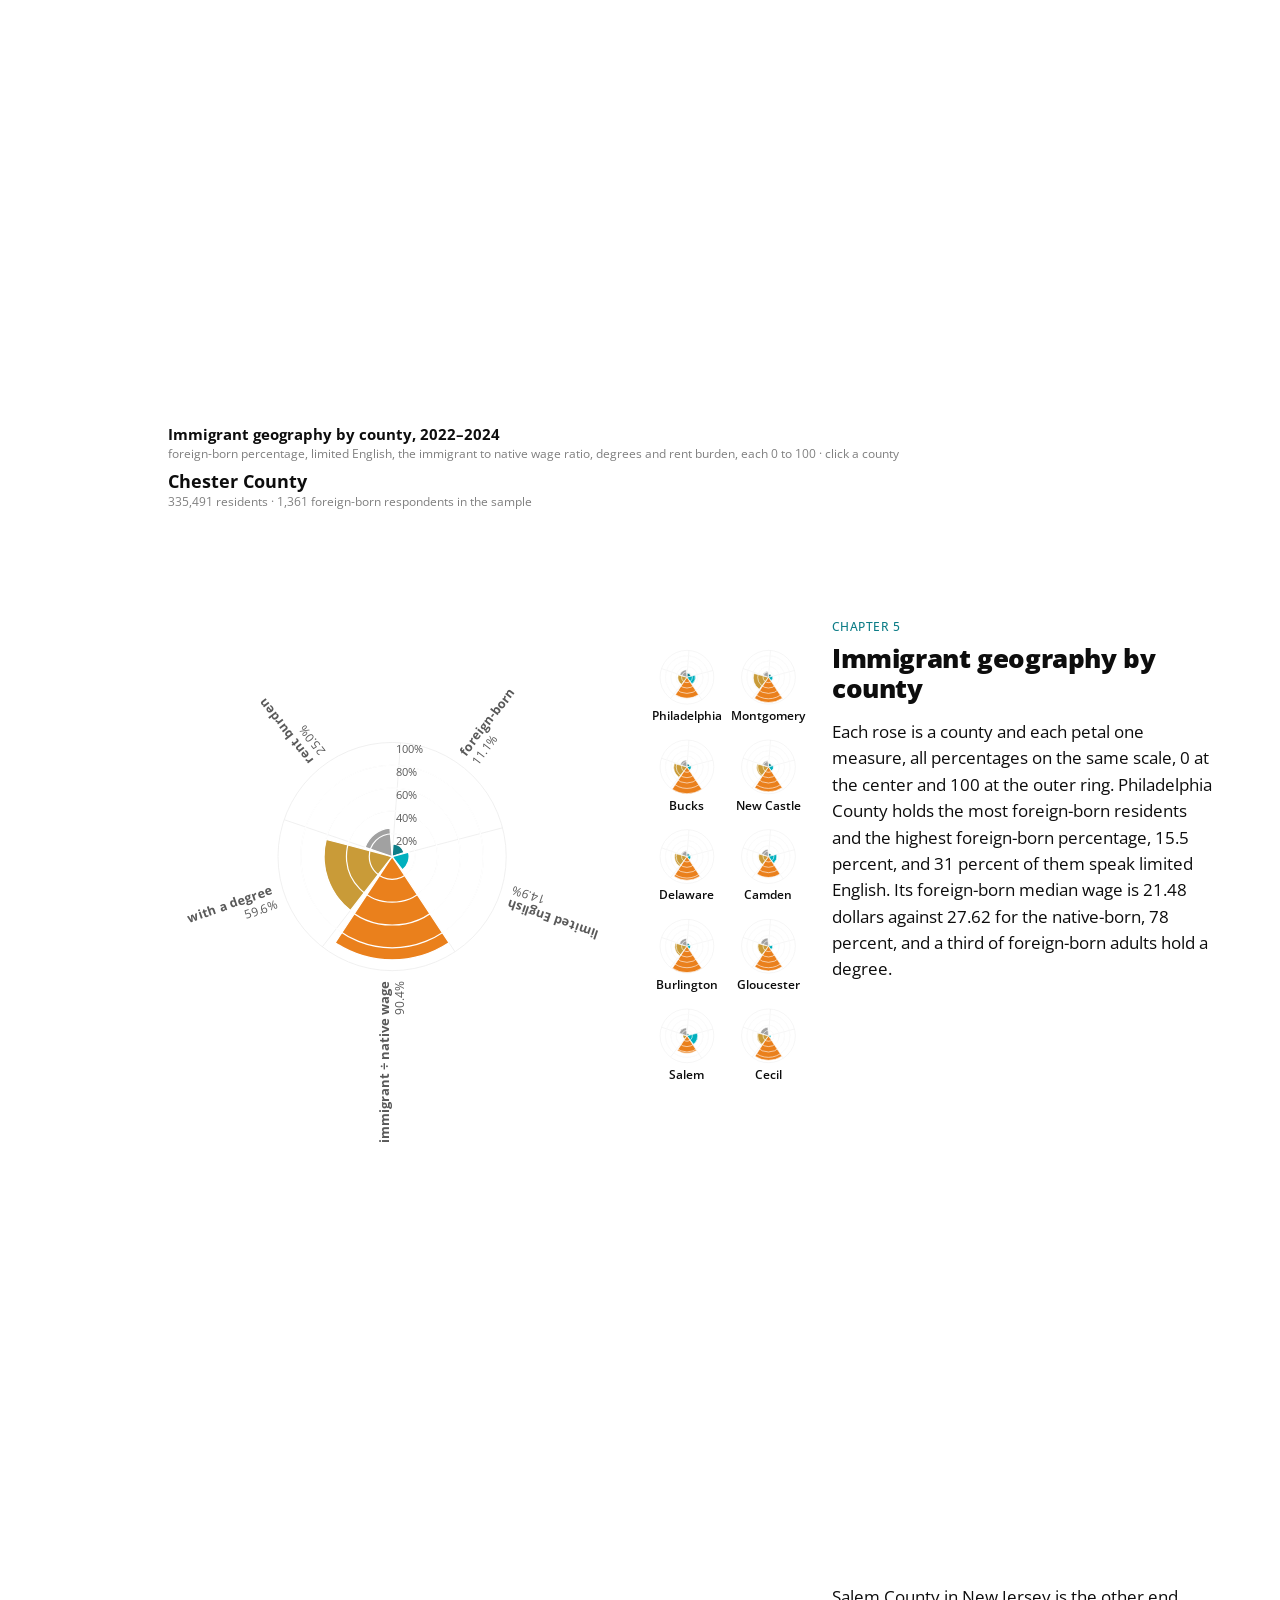
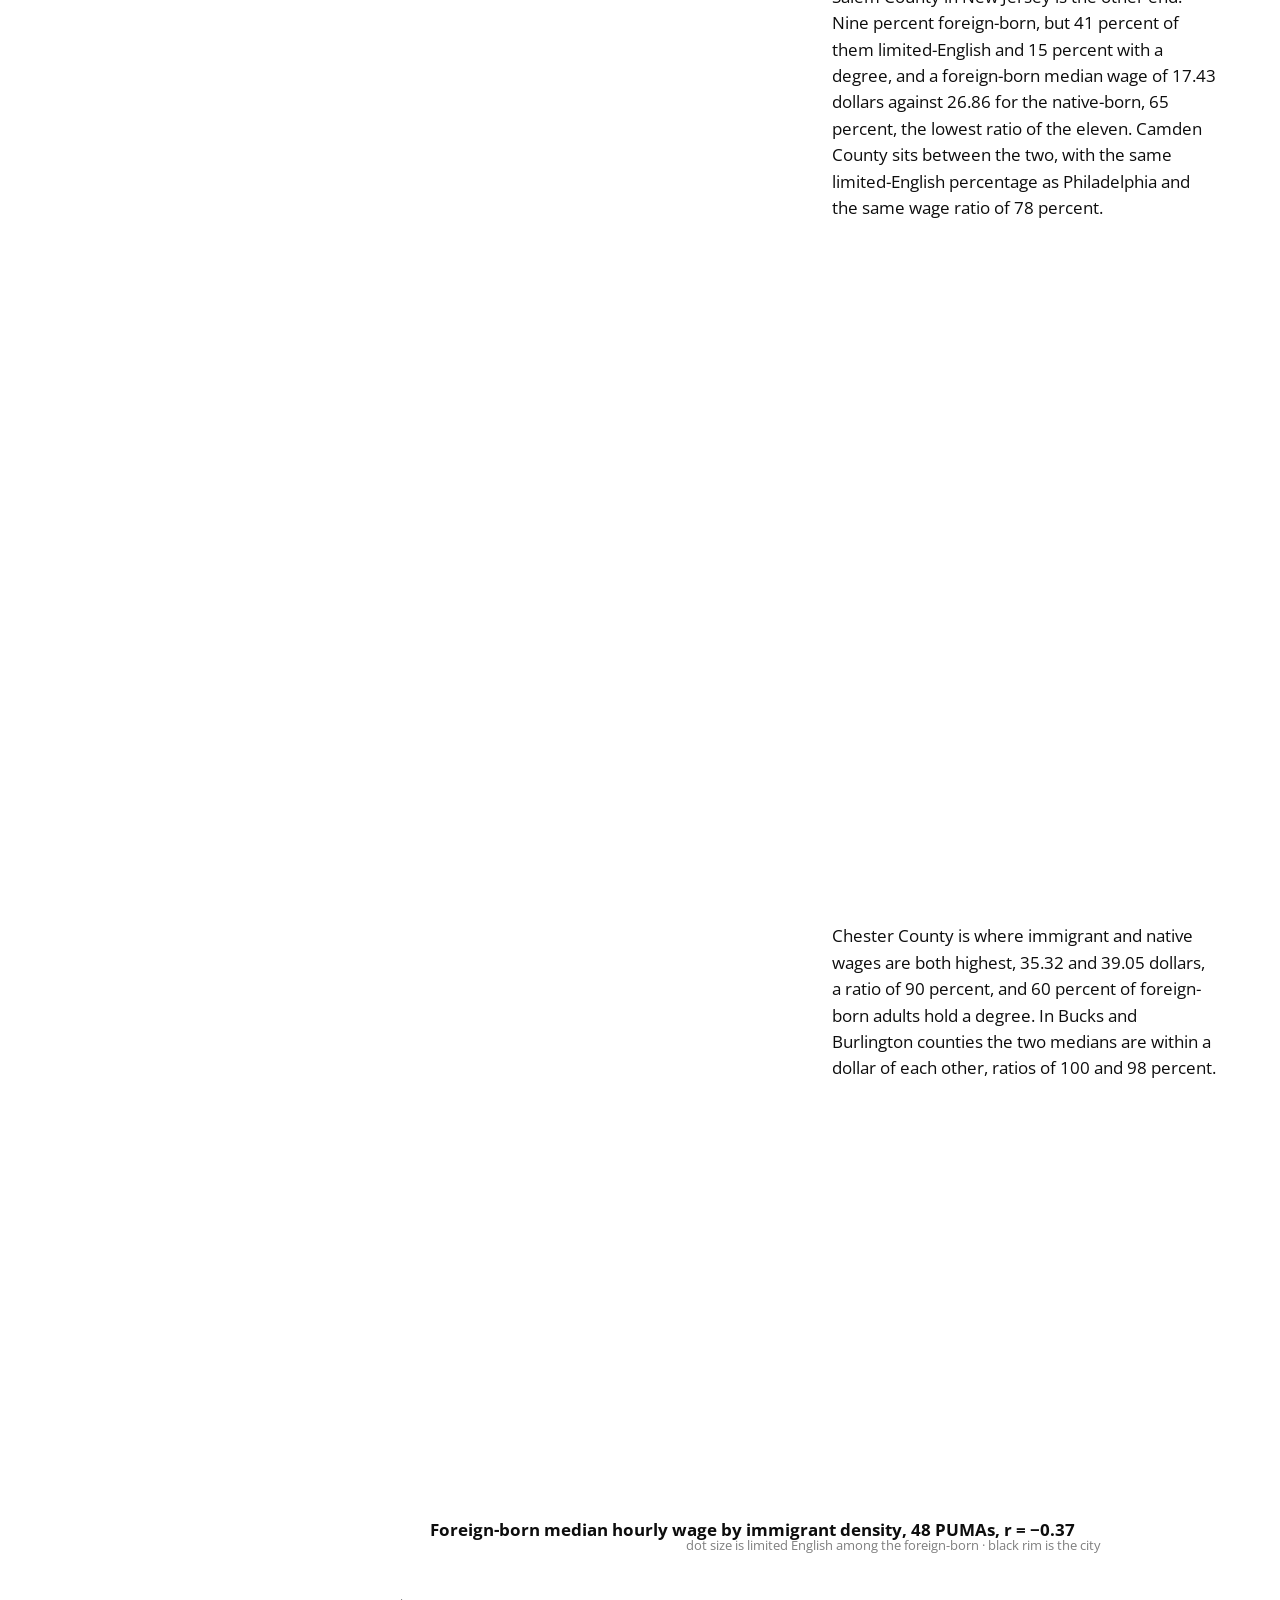
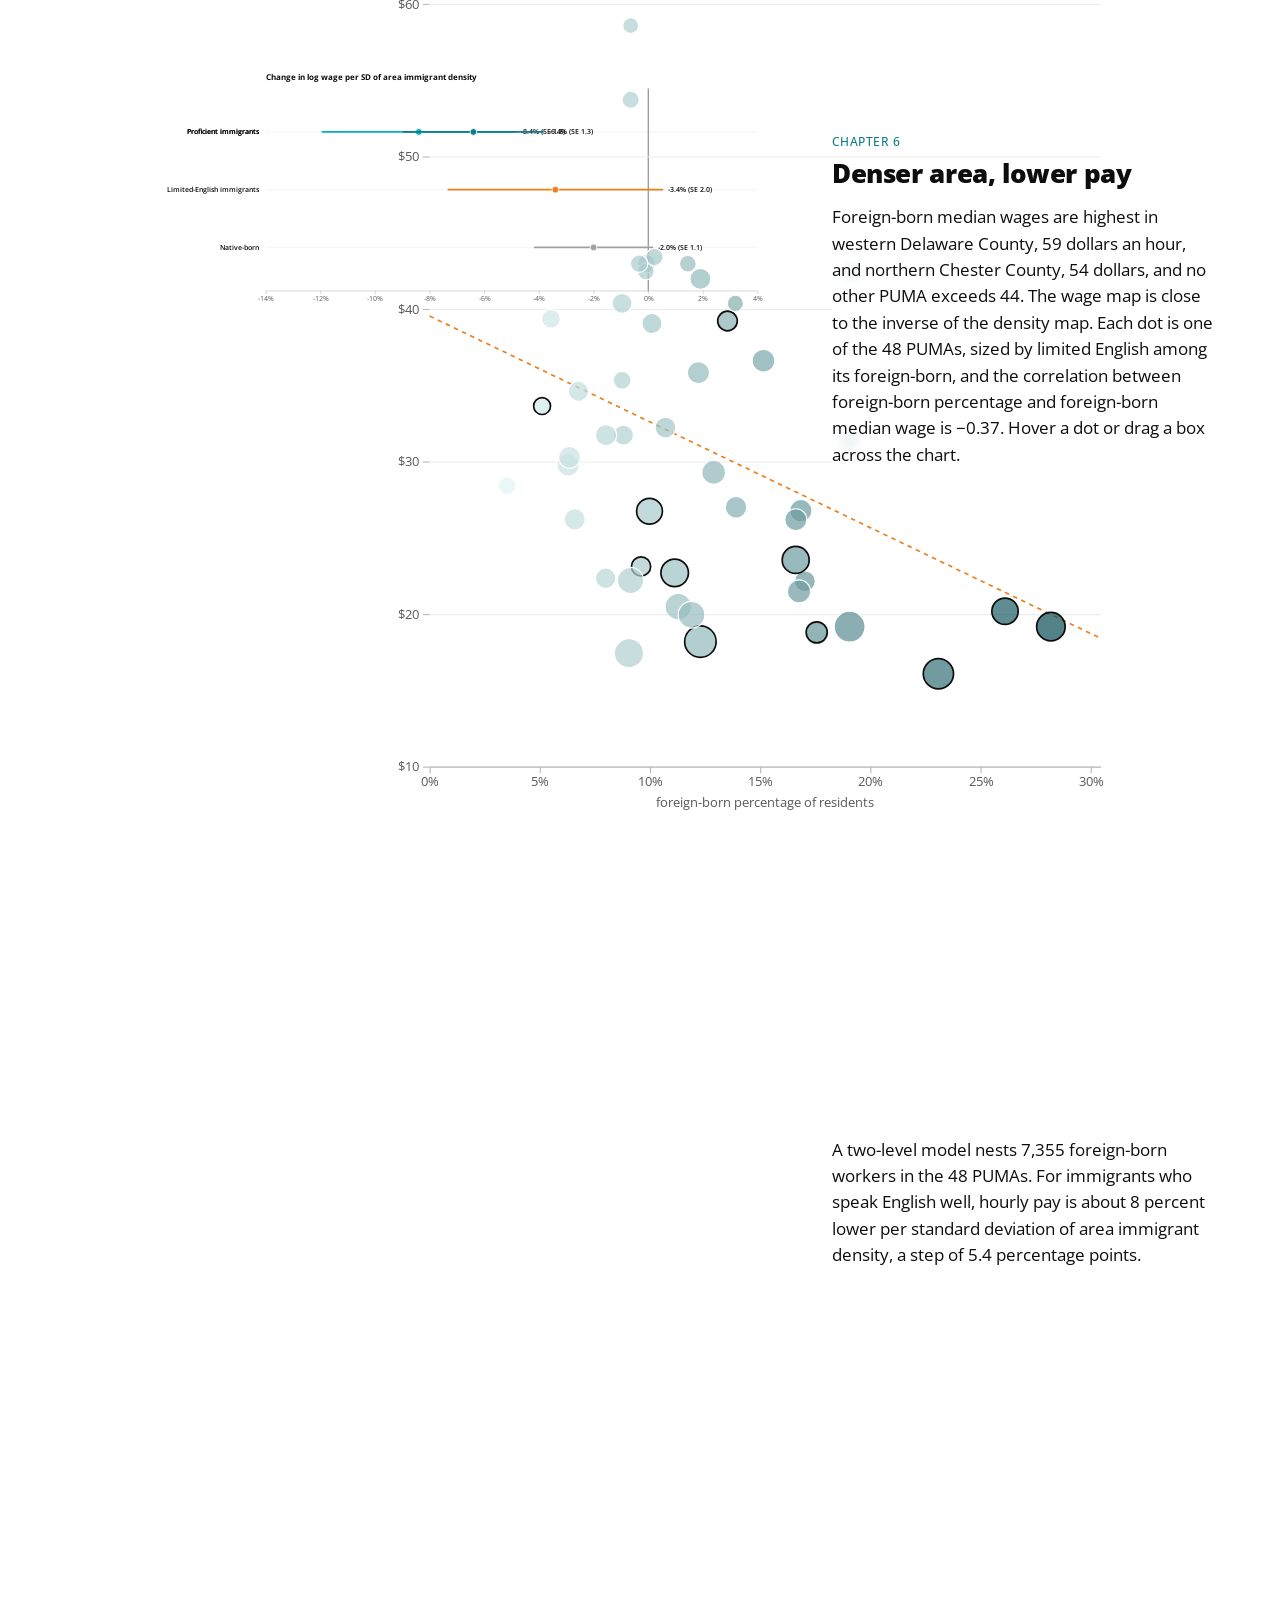
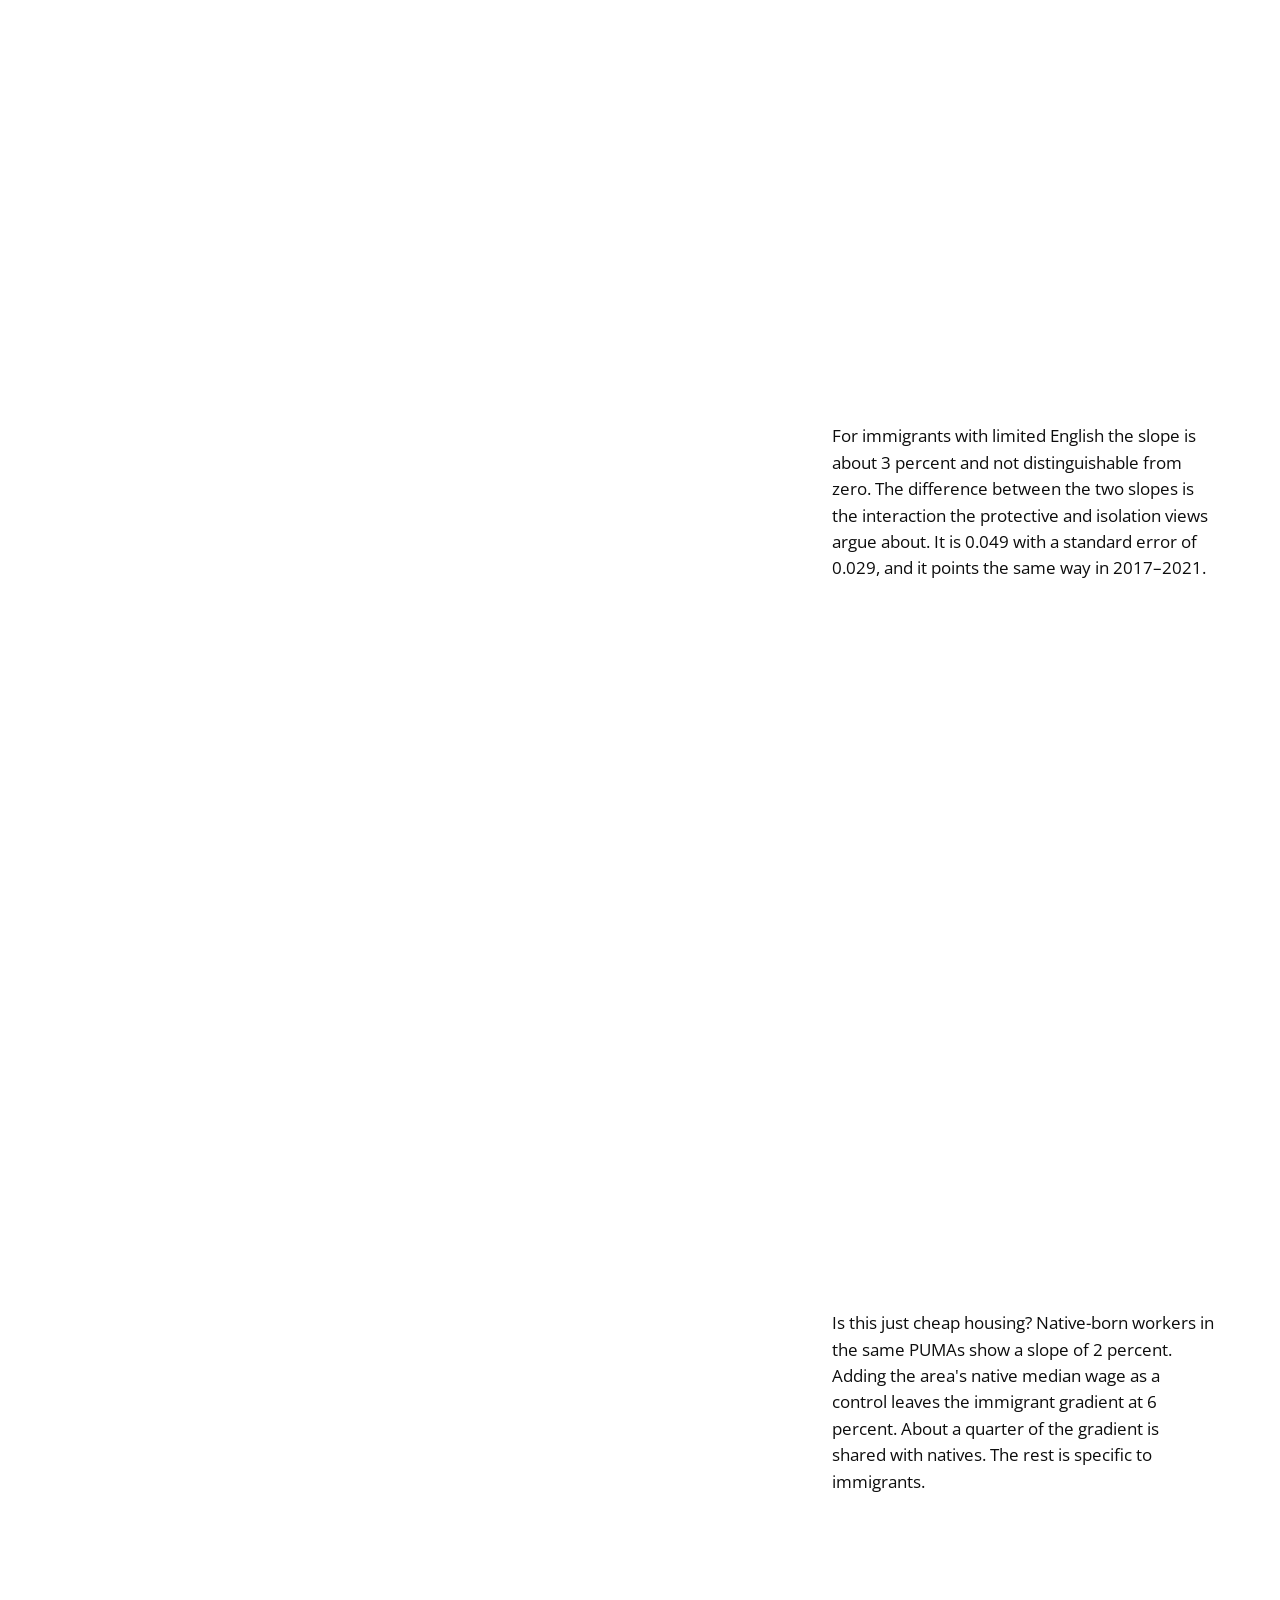
==== commit 7c499b51: "Update site: merged story, corrected cells" ====
--- a/docs/index.html
+++ b/docs/index.html
@@ -240,6 +240,10 @@
 
 <section class="chapter" id="ch-grid" data-chapter="grid">
   <div class="graphic"><div class="controls">
+      <label>Rows <select id="cell-rows">
+        <option value="region">arrival cohort by region of birth</option>
+        <option value="country">country of birth</option>
+      </select></label>
       <label>Metric <select id="cell-metric">
         <option value="median_hourly">median hourly wage, 2024 dollars</option>
         <option value="suburb_prop">percent living outside the city</option>
@@ -254,6 +258,9 @@
     </div>
     <div class="step" data-step="grid-1">
       <p>Switch the color to the percentage living outside the city and the grid goes flat. Most cells sit between 59 and 86 percent in every window and drift up by a few points. The exceptions are in the last row block, the 2010s arrivals, and only for Latin America does the difference from the cohort before survive a duration-matched comparison.</p>
+    </div>
+    <div class="step" data-step="grid-2"><h2>The same windows by country of birth</h2>
+      <p>The paper's cells group arrivals by region of birth and arrival cohort. Pooling the cohorts instead gives 53 countries of birth with at least 50 respondents in a window, from the same sample of foreign-born workers aged 25 to 64. Among Asian-born workers the median hourly wage ranges from 19 to 26 dollars for Bangladesh to 44 to 53 dollars for India and Taiwan. Among Latin American-born workers it runs from 15 to 20 dollars for Mexico, Guatemala and El Salvador, where 38 to 62 percent report limited English, to 23 to 30 dollars for Jamaica and Trinidad and Tobago, where almost none do. Rows are ordered by weighted population within each region.</p>
     </div>
   </div>
 </section>
--- a/docs/style.css
+++ b/docs/style.css
@@ -278,4 +278,4 @@
 .appendix .view-head h1 { font-size: clamp(26px, 2.6vw, 36px); }
 .framework { height: auto; min-height: 0; padding-bottom: 6vh; }
 #mindmap { flex: none; aspect-ratio: 2400 / 1450; max-height: 88vh; }
-.graphic svg.off { display: none; }
+.graphic svg.off { position: absolute; visibility: hidden; pointer-events: none; }
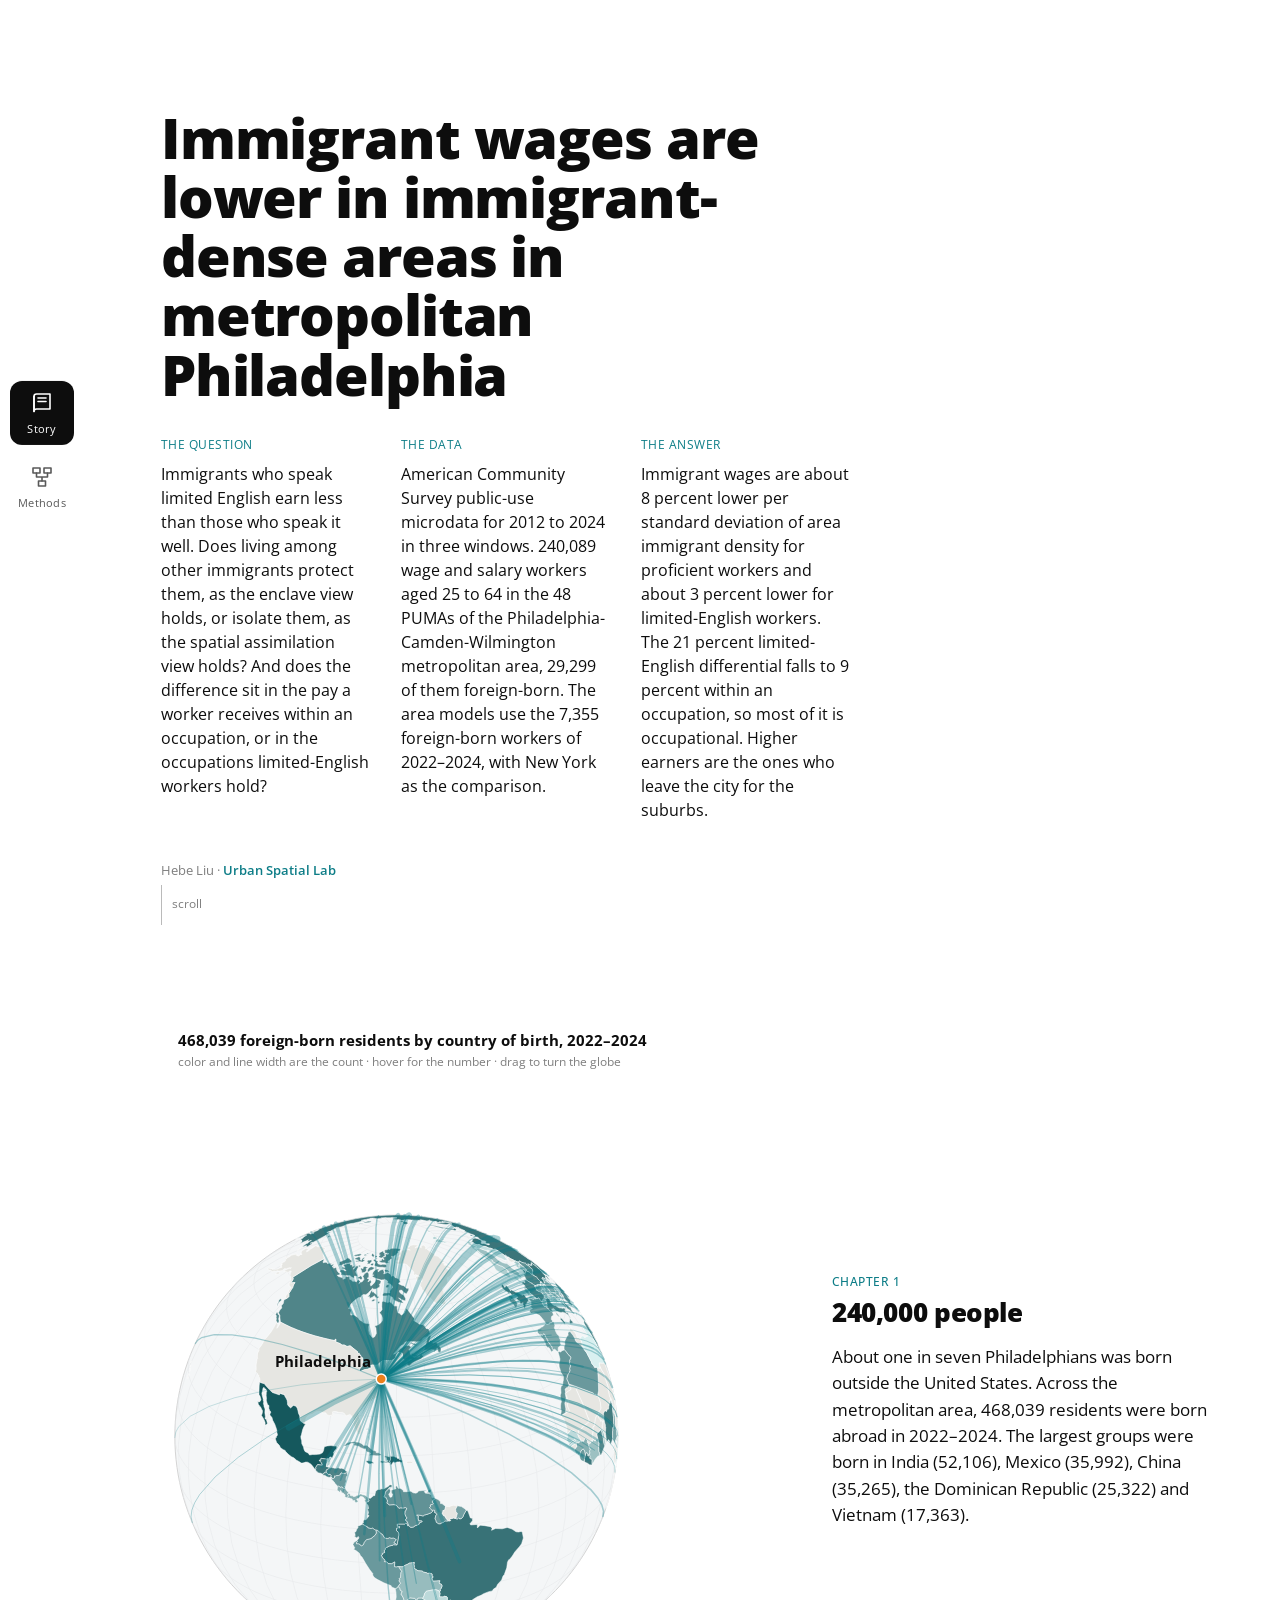
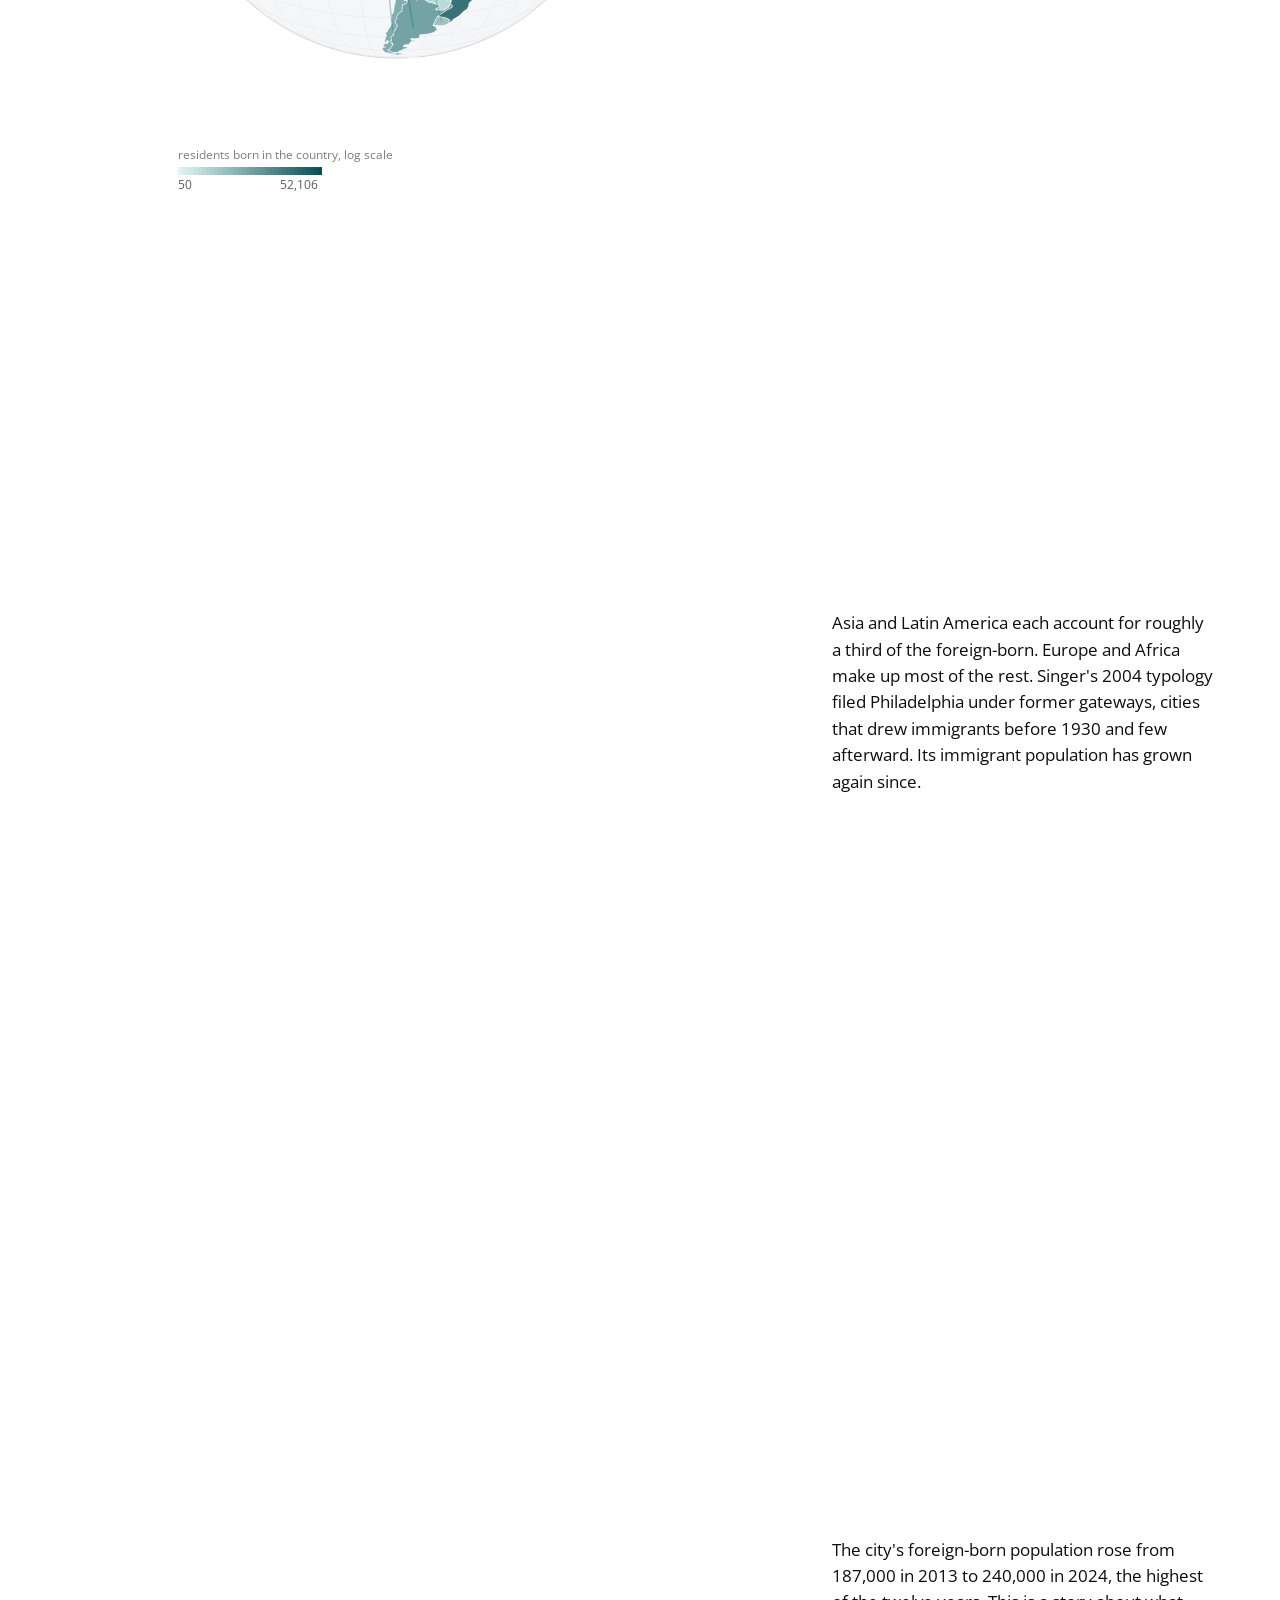
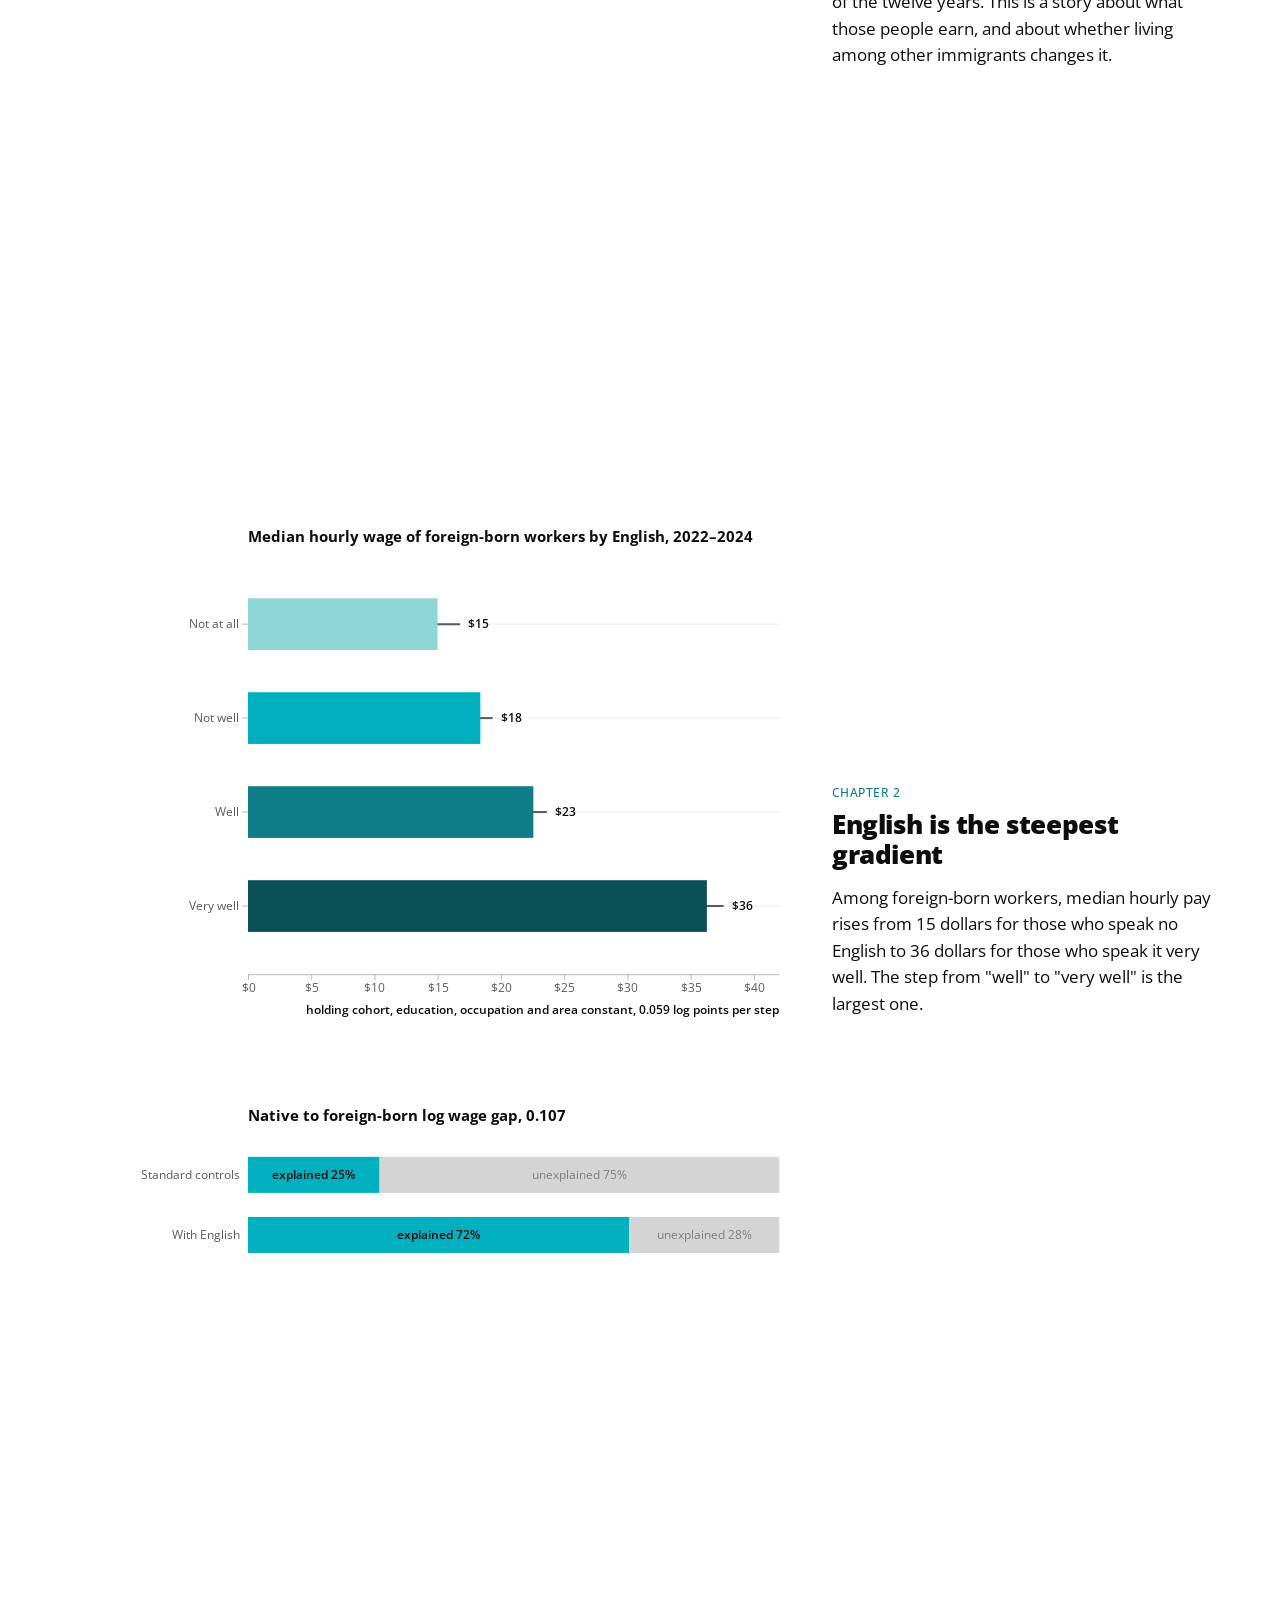
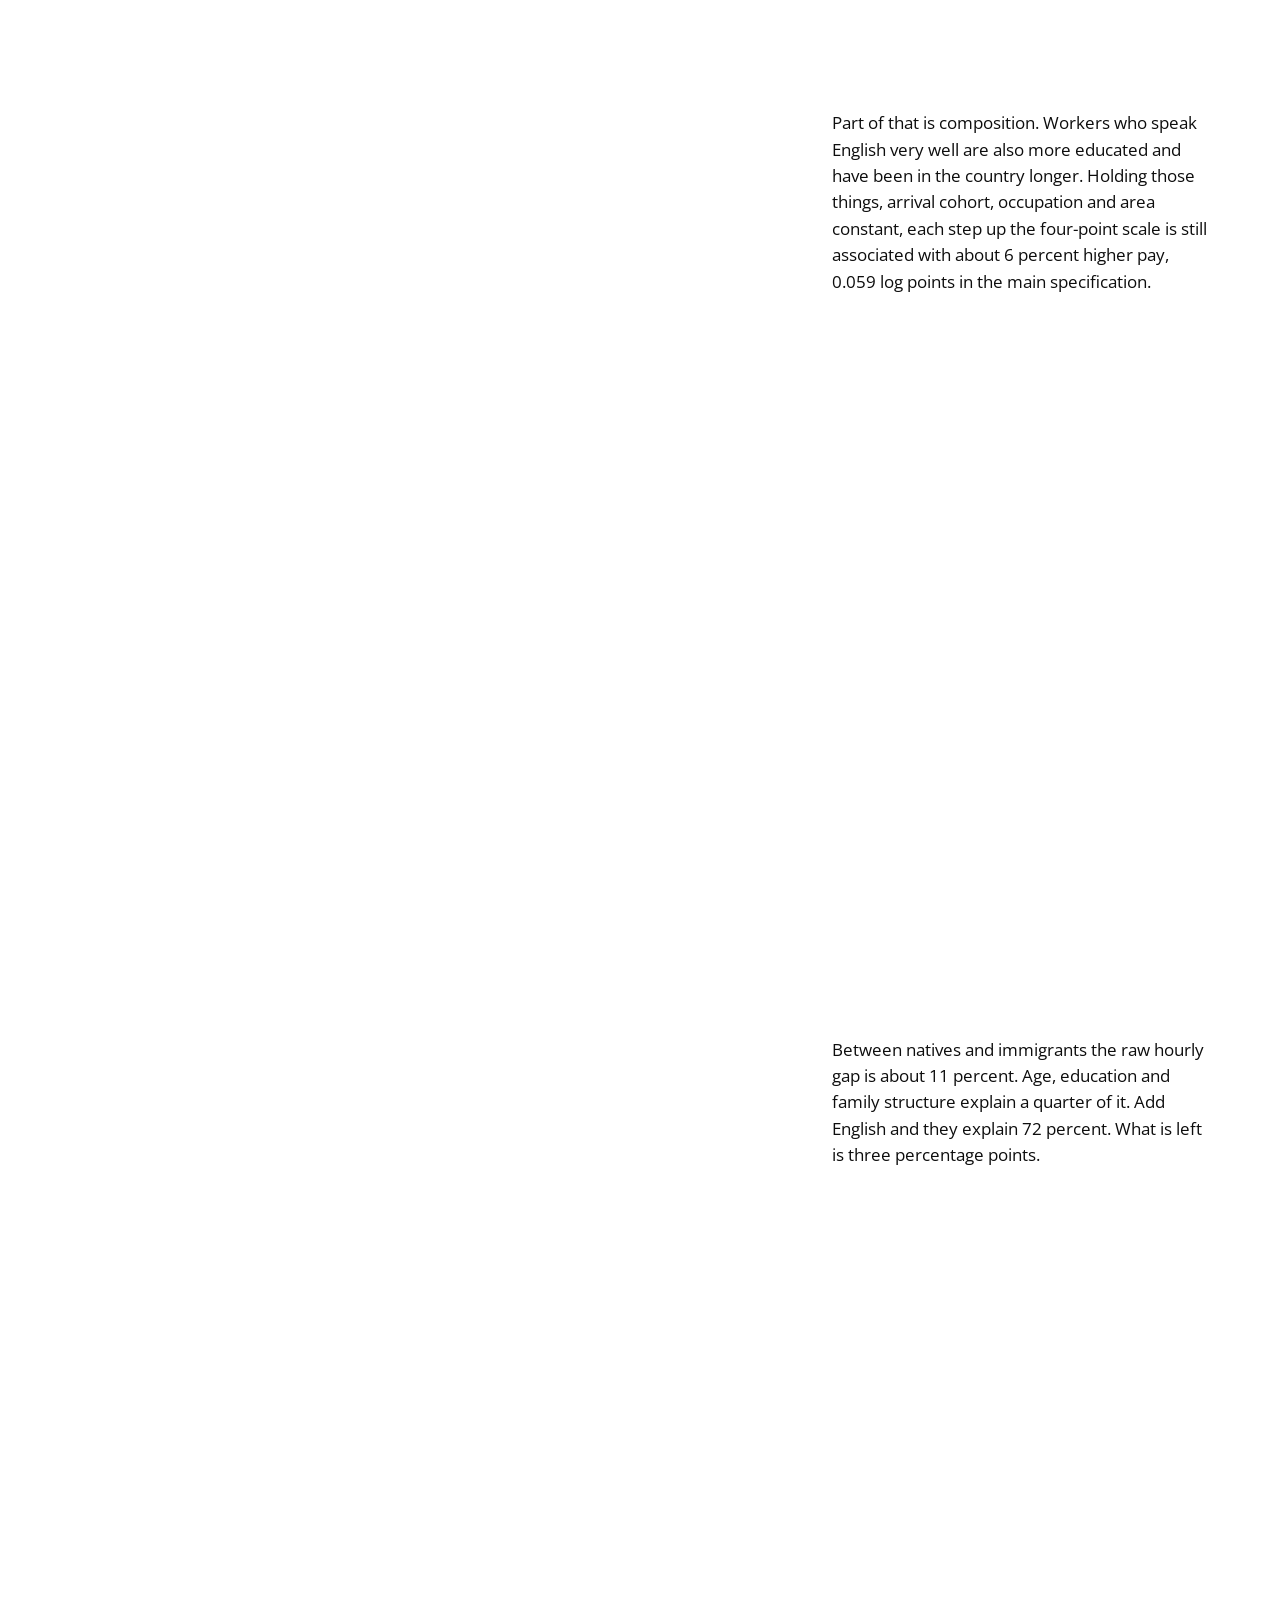
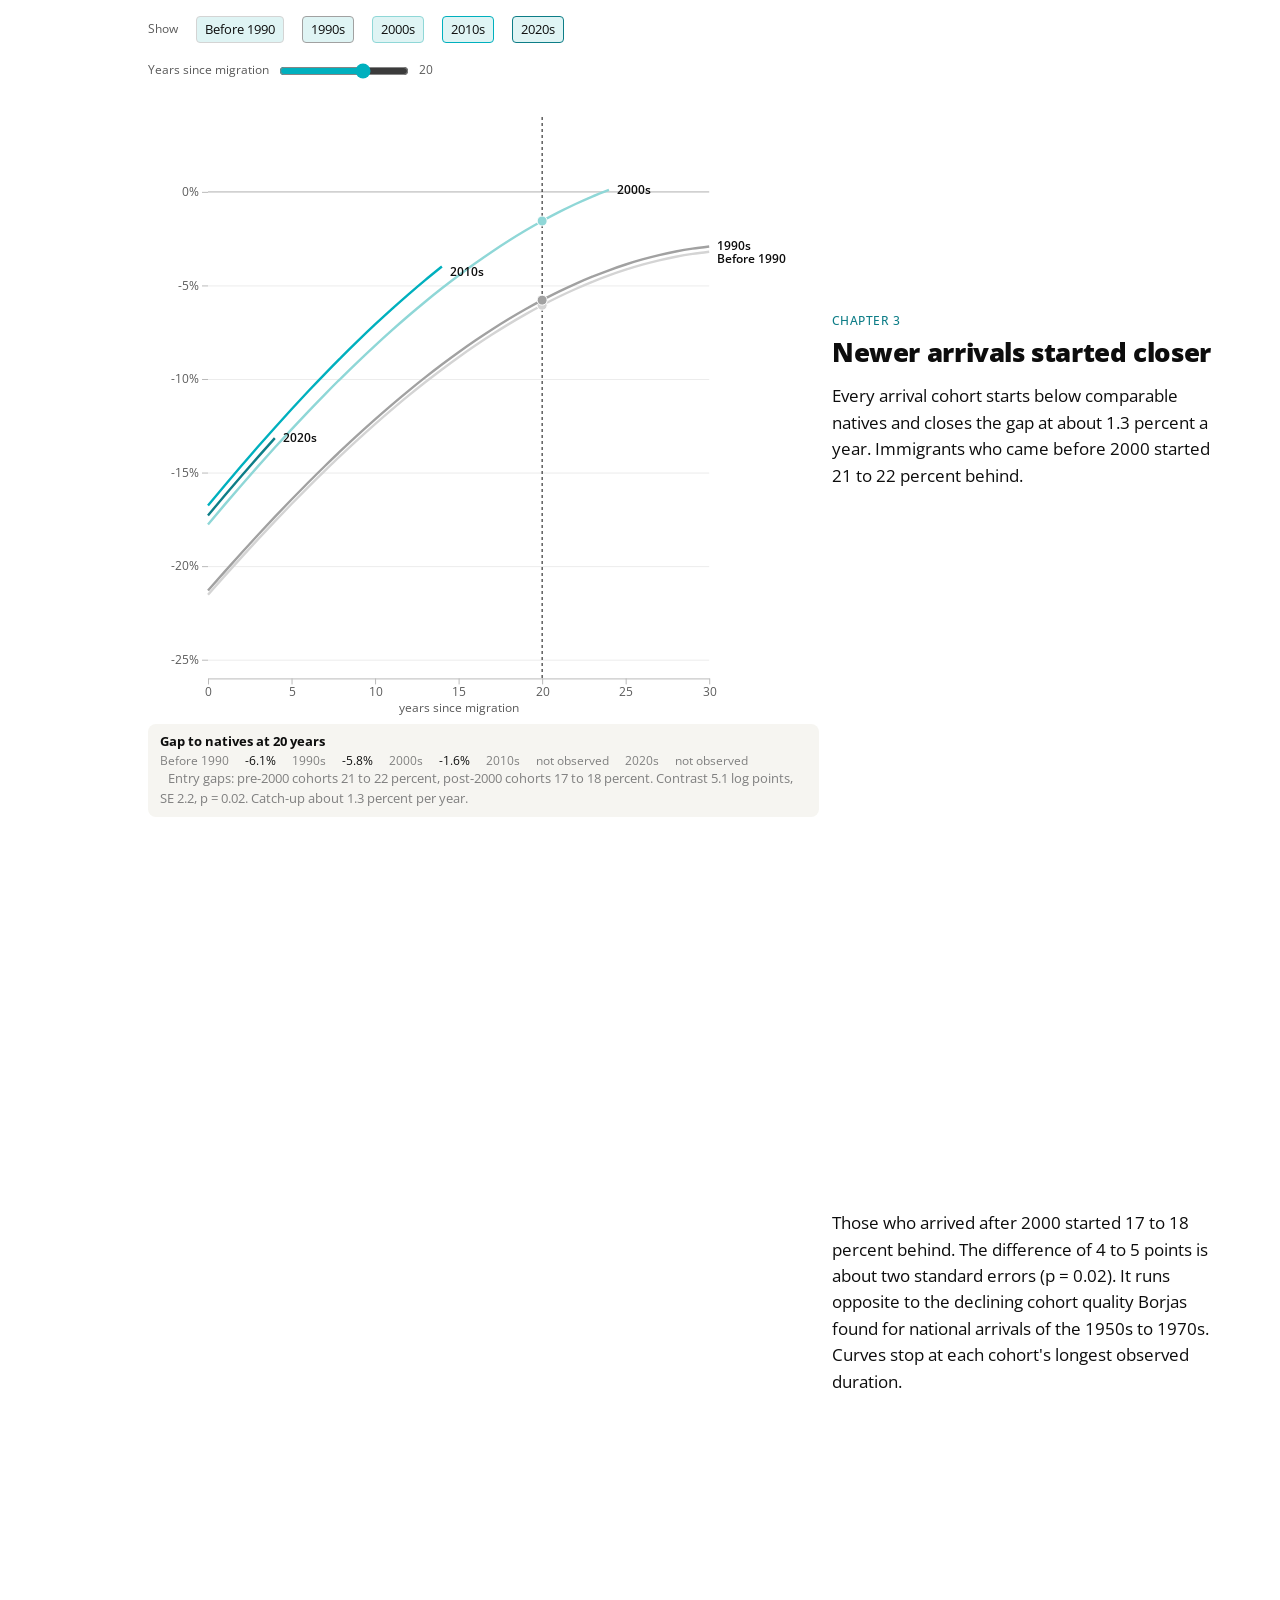
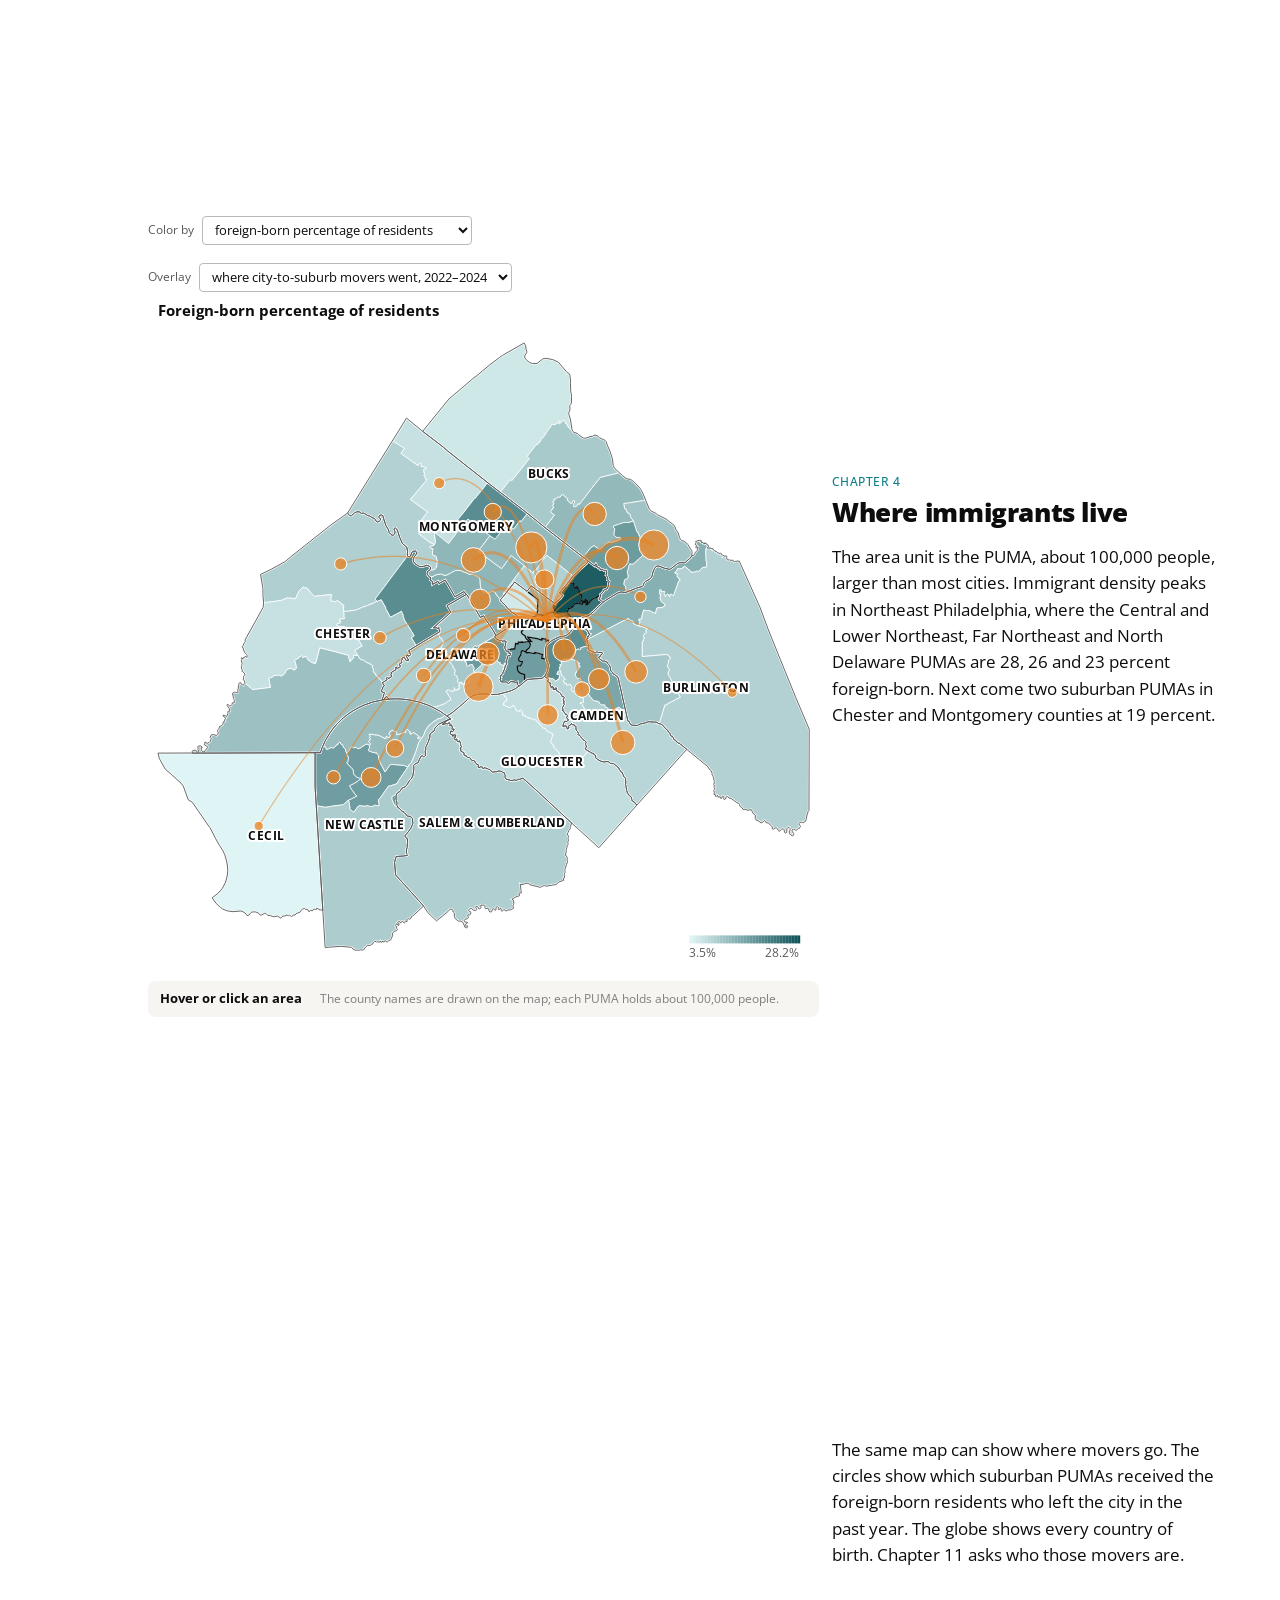
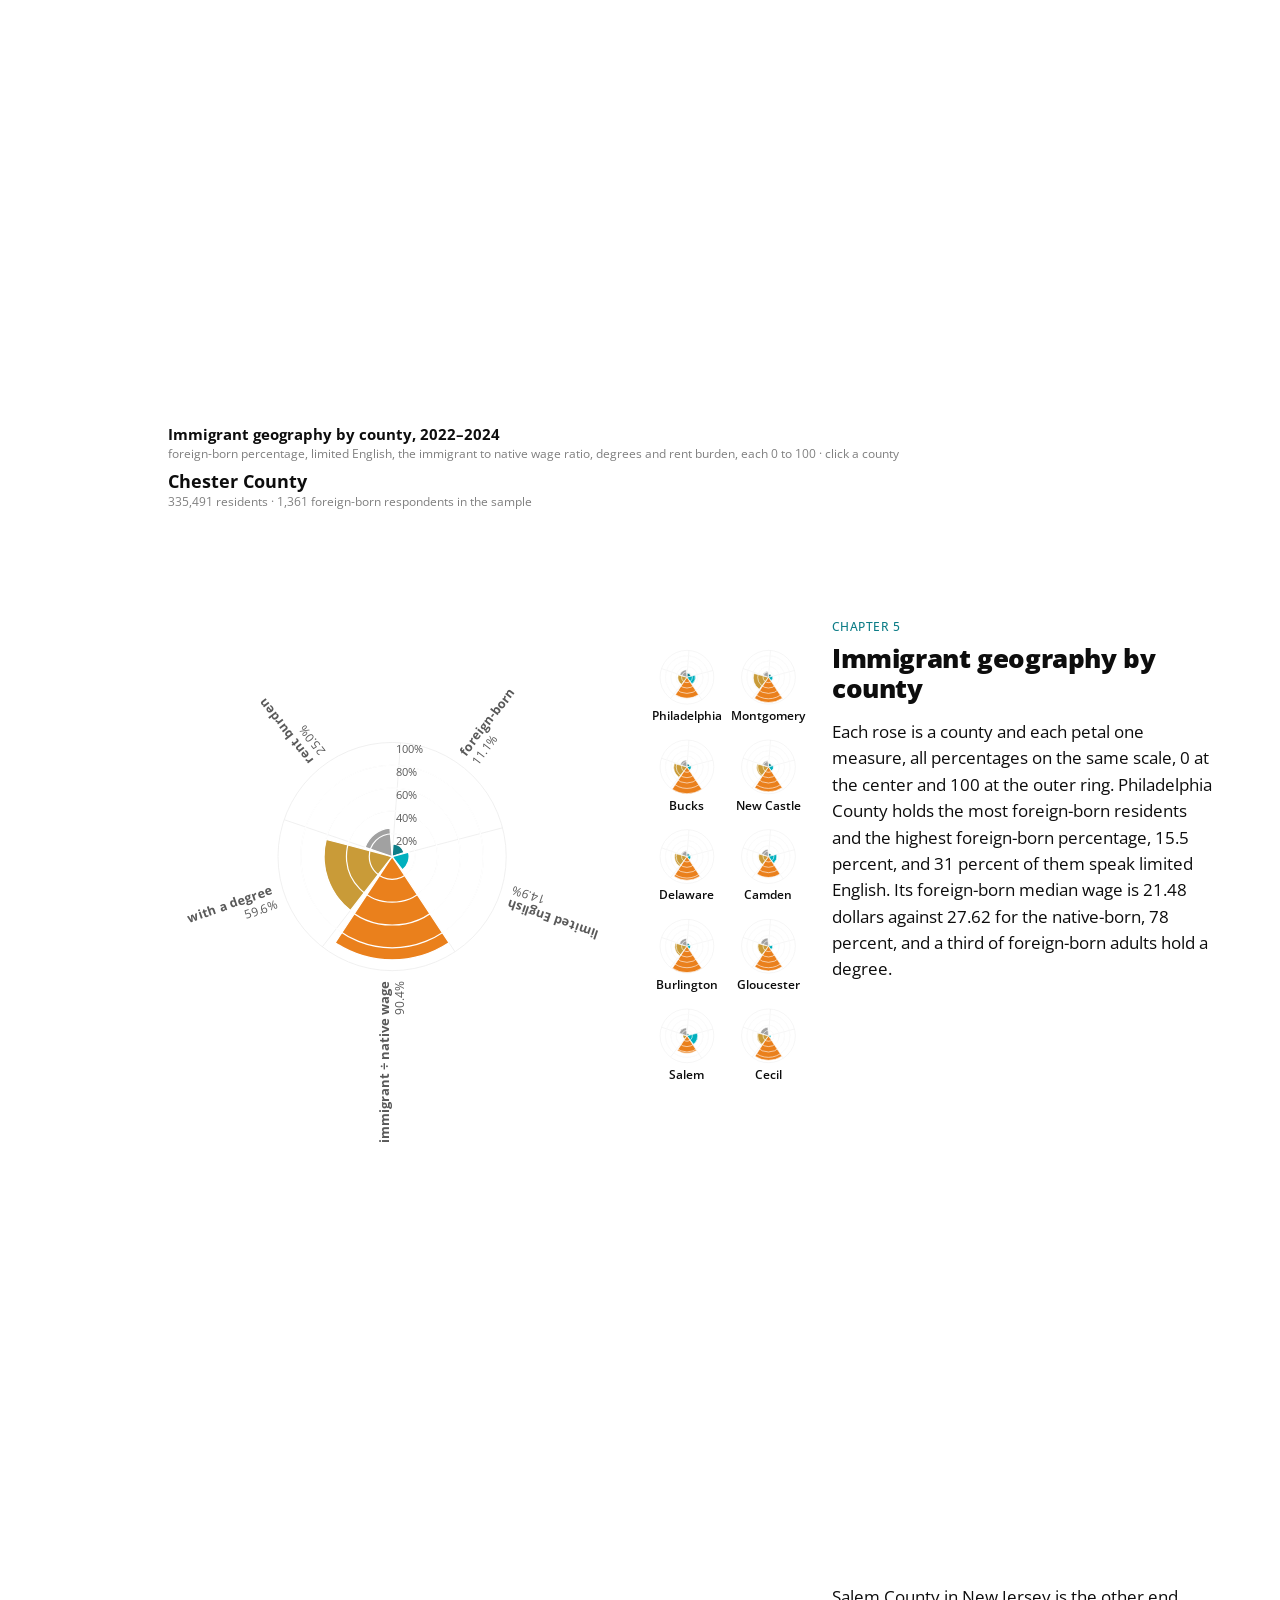
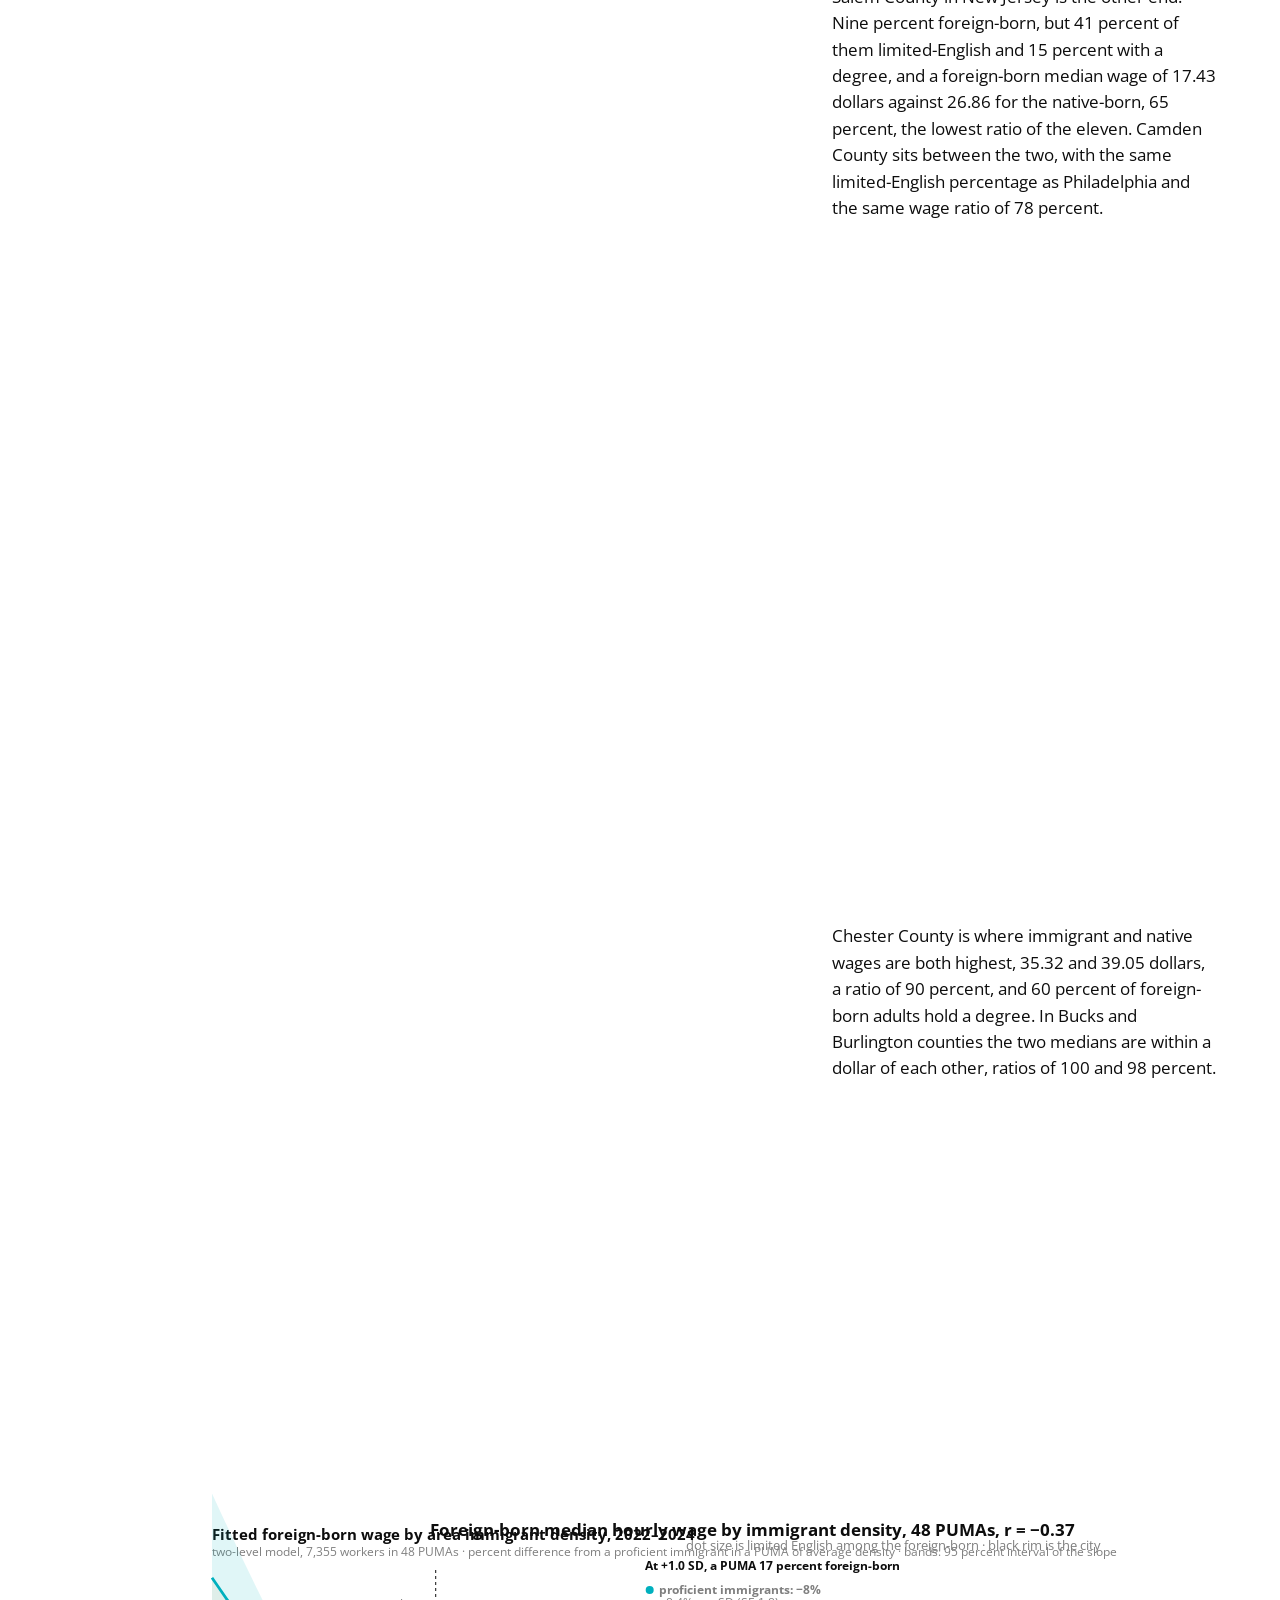
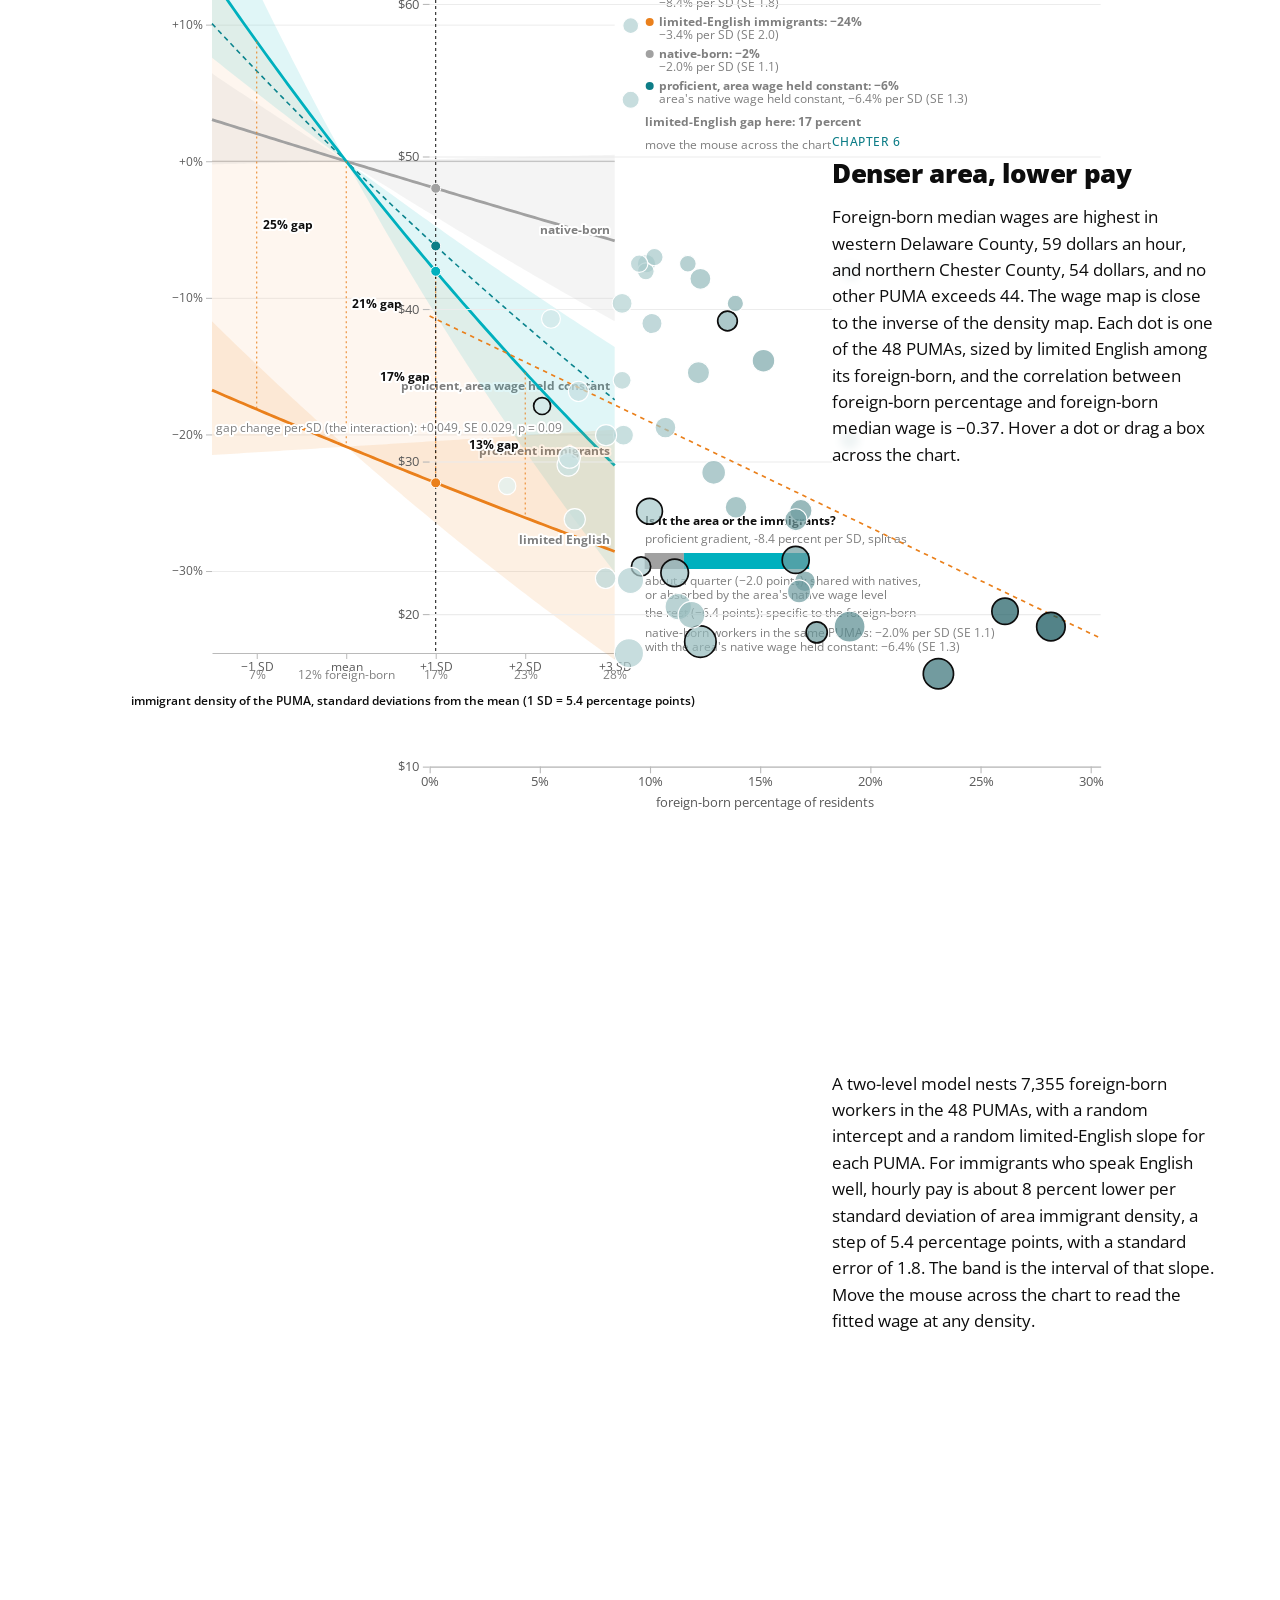
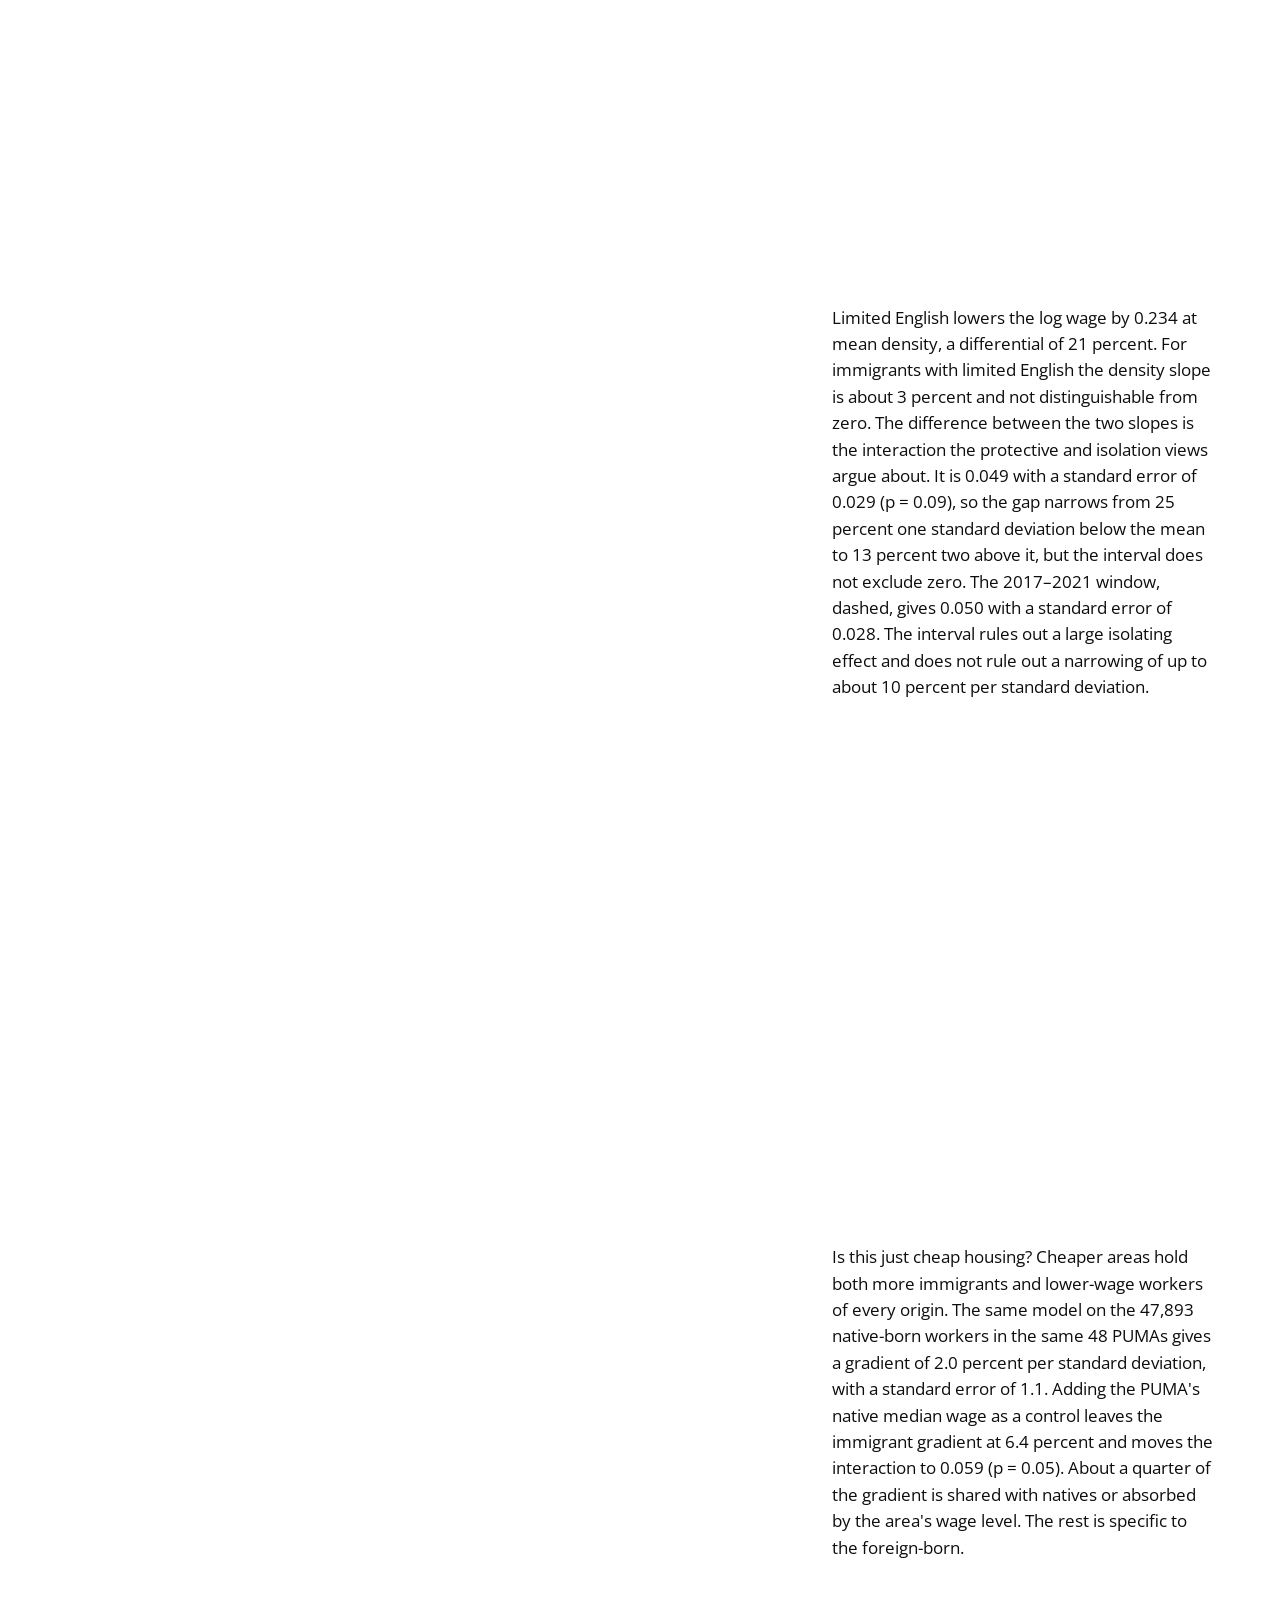
==== commit e3b000b2: "Rework chapters 6-13 and add county labels" ====
--- a/docs/index.html
+++ b/docs/index.html
@@ -119,25 +119,19 @@
       <p>Foreign-born median wages are highest in western Delaware County, 59 dollars an hour, and northern Chester County, 54 dollars, and no other PUMA exceeds 44. The wage map is close to the inverse of the density map. Each dot is one of the 48 PUMAs, sized by limited English among its foreign-born, and the correlation between foreign-born percentage and foreign-born median wage is −0.37. Hover a dot or drag a box across the chart.</p>
     </div>
     <div class="step" data-step="slopes-1">
-      <p>A two-level model nests 7,355 foreign-born workers in the 48 PUMAs. For immigrants who speak English well, hourly pay is about 8 percent lower per standard deviation of area immigrant density, a step of 5.4 percentage points.</p>
+      <p>A two-level model nests 7,355 foreign-born workers in the 48 PUMAs, with a random intercept and a random limited-English slope for each PUMA. For immigrants who speak English well, hourly pay is about 8 percent lower per standard deviation of area immigrant density, a step of 5.4 percentage points, with a standard error of 1.8. The band is the interval of that slope. Move the mouse across the chart to read the fitted wage at any density.</p>
     </div>
     <div class="step" data-step="slopes-2">
-      <p>For immigrants with limited English the slope is about 3 percent and not distinguishable from zero. The difference between the two slopes is the interaction the protective and isolation views argue about. It is 0.049 with a standard error of 0.029, and it points the same way in 2017–2021.</p>
+      <p>Limited English lowers the log wage by 0.234 at mean density, a differential of 21 percent. For immigrants with limited English the density slope is about 3 percent and not distinguishable from zero. The difference between the two slopes is the interaction the protective and isolation views argue about. It is 0.049 with a standard error of 0.029 (p = 0.09), so the gap narrows from 25 percent one standard deviation below the mean to 13 percent two above it, but the interval does not exclude zero. The 2017–2021 window, dashed, gives 0.050 with a standard error of 0.028. The interval rules out a large isolating effect and does not rule out a narrowing of up to about 10 percent per standard deviation.</p>
     </div>
     <div class="step" data-step="slopes-3">
-      <p>Is this just cheap housing? Native-born workers in the same PUMAs show a slope of 2 percent. Adding the area's native median wage as a control leaves the immigrant gradient at 6 percent. About a quarter of the gradient is shared with natives. The rest is specific to immigrants.</p>
+      <p>Is this just cheap housing? Cheaper areas hold both more immigrants and lower-wage workers of every origin. The same model on the 47,893 native-born workers in the same 48 PUMAs gives a gradient of 2.0 percent per standard deviation, with a standard error of 1.1. Adding the PUMA's native median wage as a control leaves the immigrant gradient at 6.4 percent and moves the interaction to 0.059 (p = 0.05). About a quarter of the gradient is shared with natives or absorbed by the area's wage level. The rest is specific to the foreign-born.</p>
     </div>
   </div>
 </section>
 
 <section class="chapter" id="ch-enclave" data-chapter="enclave">
   <div class="graphic"><div class="controls">
-      <label>Measure <select id="calc-measure">
-        <option value="generic">generic immigrant density, Philadelphia</option>
-        <option value="occ">generic density, within occupations</option>
-        <option value="own-phl">own-language density, Philadelphia (exploratory)</option>
-        <option value="own-nyc">own-language density, New York (exploratory)</option>
-      </select></label>
       <label>Density <input type="range" id="calc-d" min="-1.5" max="2.5" step="0.1" value="0"> <span id="calc-dv">0.0 SD</span></label>
     </div><svg id="s-calc"></svg><div class="detail mini-detail" id="d-calc"></div></div>
   <div class="steps">
@@ -145,7 +139,10 @@
       <p>The vertical distance between the lines is the limited-English differential at mean density, 21 percent. Both lines fall with density, the proficient line faster.</p>
     </div>
     <div class="step" data-step="enclave-1">
-      <p>Compare workers in the same occupation and the differential falls to 9 percent. Holding occupation constant removes about 60 percent of the differential, 40 percent of the density gradient, and all of the interaction. Most of what limited English costs is the occupation it sorts a worker into.</p>
+      <p>Compare workers in the same occupation and the differential falls to 9 percent. Holding occupation constant removes about 60 percent of the differential, 40 percent of the density gradient, and all of the interaction. A limited-English worker earns 9 percent less than a proficient worker in the same occupation and the same area, and 21 percent less overall, because limited English is associated with sorting into lower-wage occupations. Drag the slider to read both gaps at any density.</p>
+    </div>
+    <div class="step" data-step="enclave-2">
+      <p>The same two panels for the New York metropolitan area, from the same sample rules and specifications. The limited-English differential there is 20 percent, and 10 percent within an occupation, the same split as in Philadelphia. The occupation check is descriptive. Occupation is itself an outcome of English, so the change in the coefficients measures how much of the differential is associated with occupational sorting, not a causal share.</p>
     </div>
   </div>
 </section>
@@ -172,42 +169,46 @@
 <section class="chapter" id="ch-ownlang" data-chapter="ownlang">
   <div class="graphic"><svg id="g-ownlang"></svg></div>
   <div class="steps">
-    <div class="step" data-step="ownlang-0"><h2>What about your own language?</h2>
-      <p>Immigrant density as a whole may be the wrong measure. An exploratory check uses the density of the worker's own home language instead, for the 5,732 workers who speak a language other than English at home. Its five highest values are all Spanish, led by North Philadelphia at 41 percent of residents.</p>
+    <div class="step" data-step="ownlang-0"><h2>Own-language density</h2>
+      <p>Immigrant density as a whole may be the wrong measure. An exploratory check uses the density of the worker's own home language instead, for the 5,732 workers who speak a language other than English at home. Its five highest values are all Spanish. In North Philadelphia 41 percent of residents aged 5 and over speak Spanish at home, in the city of Camden across the river 38 percent, in the Central and Lower Northeast 22 percent, in the Salem and Cumberland PUMA around Bridgeton 18 percent, and in the North Delaware section of Philadelphia 17 percent.</p>
     </div>
     <div class="step" data-step="ownlang-1">
-      <p>On this measure the differential does narrow, by about 5 percent per standard deviation. But look at which line moves. Limited-English wages do not vary with own-language density. Proficient wages fall with it, by about 6 percent per standard deviation. The differential narrows because the proficient earn less, not because the limited-English earn more.</p>
+      <p>On this measure the differential does narrow. The interaction is 0.046 with a standard error of 0.022 (p = 0.04), and 0.021 with occupation fixed effects. But look at which line moves. Limited-English wages do not vary with own-language density, minus 0.011 per standard deviation with a standard error of 0.016. Proficient wages fall with it, by 0.057 with a standard error of 0.017. The differential narrows because proficient workers earn less where their language is common, not because limited-English workers earn more. Generic density is held constant in the same model and keeps a slope of minus 0.061 for both groups.</p>
     </div>
     <div class="step" data-step="ownlang-2">
-      <p>The same model in the New York metropolitan area, with 54,089 workers in 141 PUMAs, gives the same picture. The interaction is 0.045 against Philadelphia's 0.046, and again the narrowing comes from the proficient side. A former gateway and a traditional one agree.</p>
+      <p>The same model in the New York metropolitan area, for 54,089 workers with a non-English home language in 141 PUMAs, gives an interaction of 0.045 with a standard error of 0.009, and 0.028 within occupations, against 0.046 and 0.021 in Philadelphia. The interactions agree. The proficient slopes do not, at minus 0.032 in New York against minus 0.057 in Philadelphia per standard deviation, and further apart per percentage point, since a New York standard deviation is 17.8 points against 7.7. In both areas the narrowing comes from the proficient side.</p>
+    </div>
+    <div class="step" data-step="ownlang-3">
+      <p>One account is selection. Higher earners leave the city, and if proficient immigrants with higher earning capacity are the ones who leave areas where their language is concentrated, the proficient immigrants who remain are negatively selected and the pattern follows without any effect of the area on pay. A direct check uses the 4,370 proficient workers who lived in the metropolitan area a year earlier, of whom 98 had left their prior migration area. The leavers earn 6 percent less than stayers, with a standard error of 18 percent, and 13 percent less within occupation, with a standard error of 12. Nothing here indicates that leavers earn more, and the intervals leave a difference of about 35 percent in either direction inside them, so the check is too imprecise to test the account. A further caveat: in North Philadelphia and Camden, 77 and 64 percent of Spanish speakers are native-born, so the measure there describes a largely native-born linguistic community.</p>
     </div>
   </div>
 </section>
 
 <section class="chapter" id="ch-compare" data-chapter="compare">
   <div class="graphic"><div class="controls">
-      <label>Sort by <select id="inter-sort"><option value="t">|t|</option><option value="est">estimate</option><option value="name">city and measure</option></select></label>
-      <label><input type="checkbox" id="inter-bonf"> mark the Bonferroni line for 17 tests</label>
-      
+      <label><input type="checkbox" id="inter-bonf"> mark the estimates that survive a correction for seventeen tests</label>
     </div><svg id="s-coef"></svg></div>
   <div class="steps">
-    <div class="step" data-step="compare-0"><h2>Seventeen tests, one grid</h2>
-      <p>Every limited-English × density interaction the paper reports, in one plot. Twelve for Philadelphia, five for New York. Circles are generic density, diamonds co-ethnic, squares own-language, hollow marks hold occupation constant, and size is the sample. Most intervals cross zero. The two areas differ by about one standard error on generic density and by two, with opposite signs, on co-ethnic density.</p>
+    <div class="step" data-step="compare-0"><h2>Philadelphia against New York</h2>
+      <p>Would a traditional gateway show the same pattern? The same sample rules, variables and specifications are applied to the New York-Newark-Jersey City metropolitan area, with the five boroughs as the city. It is a comparison, not part of the design, and the Philadelphia conclusions do not depend on it. New York holds 68,058 foreign-born workers in 141 PUMAs, and immigrant density there averages 30 percent of PUMA residents with a maximum of 64, against 12 and 28 in Philadelphia. The limited-English differential is 20 percent in New York and 10 percent within an occupation, the same split as Philadelphia's 21 and 9. Wages fall with density for proficient workers in both areas.</p>
     </div>
     <div class="step" data-step="compare-1">
-      <p>With this many tests a single result at the 5 percent level is weak evidence. The Bonferroni line for seventeen tests is |t| above 2.92. Only the two New York own-language terms clear it. Philadelphia's own-language interaction, at p = 0.04, does not. The paper reports all seventeen for that reason.</p>
+      <p>Does the differential change with density? On generic density the two areas give interaction terms that are marginal or null in both and differ by about one standard error. On region-based co-ethnic density they differ by about two standard errors, with opposite signs, minus 0.033 with a standard error of 0.024 in Philadelphia against 0.018 with a standard error of 0.009 in New York. Neither area supports the protective view on the generic or the co-ethnic measure.</p>
+    </div>
+    <div class="step" data-step="compare-2">
+      <p>On own-language density the interactions agree, 0.046 in Philadelphia against 0.045 in New York, and 0.021 against 0.028 within occupations. The New York estimates are five and four standard errors from zero and are the only ones among the seventeen interaction terms the paper reports that would survive a correction for that number of tests. Philadelphia's own-language interaction, at p = 0.04, does not. In both areas the narrowing comes from the proficient side. A test that fixes own-language density as the main measure in advance and runs it across several metropolitan areas is the design these results call for.</p>
     </div>
   </div>
 </section>
 
 <section class="chapter" id="ch-moves" data-chapter="moves">
   <div class="graphic"><div class="controls">
-      <label>Window <select id="flow-window"><option value="2022-2024">2022–2024</option><option value="2017-2021">2017–2021</option><option value="2012-2016">2012–2016</option></select></label>
+      <label>Window <select id="flow-window"><option value="all">all three windows</option><option value="2022-2024">2022–2024</option><option value="2017-2021">2017–2021</option><option value="2012-2016">2012–2016</option></select></label>
       <label>Group <select id="flow-group"><option value="fb">foreign-born</option><option value="nb">native-born</option></select></label>
       <label><input type="checkbox" id="flow-movers" checked> movers only</label>
-    </div><svg id="s-flow" class="half"></svg><div class="controls">
+    </div><svg id="s-flow" class="half"></svg><div class="controls" id="mv-controls">
       <label>Covariate <select id="mv-var">
-        <option value="1">log hourly wage</option>
+        <option value="1">hourly wage</option>
         <option value="2">English score</option>
         <option value="3">graduate degree</option>
         <option value="4">married</option>
@@ -215,12 +216,15 @@
     </div><svg id="s-moves" class="half"></svg></div>
   <div class="steps">
     <div class="step" data-step="moves-0"><h2>Who leaves the city</h2>
-      <p>In a year, 85.7 percent of the metro's foreign-born adults stay in the same house. Of the rest, 5.9 percent move within the suburbs, 2.7 percent arrive from abroad, 2.3 percent move within the city, 2.1 percent arrive from another state, 0.7 percent move from the city to a suburb and 0.6 percent the other way.</p>
+      <p>The one-year migration question in the ACS records where each adult lived a year earlier. Across the three windows the pattern of moves among foreign-born adults aged 25 to 64 barely changes. Moves within the suburbs stay near 6 percent of foreign-born adults and moves within the city between 2 and 3 percent. Arrivals from abroad were 3.3 percent in 2012–2016, 2.0 percent in 2017–2021 and 2.7 percent in 2022–2024. Moves from the city to a suburb ran at 0.5, 1.0 and 0.7 percent, and moves from a suburb into the city at 0.6, 0.5 and 0.6 percent.</p>
     </div>
     <div class="step" data-step="moves-1">
-      <p>Take the stayers out and the flows are small but not random. The 2,400 a year who moved from the city to a suburb earned a median of 33 dollars an hour. The 1,900 who moved the other way earned 20. New arrivals from abroad landed in the city and the suburbs at 3,400 to 5,500 a year, earning 16 and 22 dollars. Among prior city residents, doubling hourly pay raises the odds of a city-to-suburb move by about 40 percent. In the multinomial model the estimate is 1.30 with an interval from 0.97 to 1.74.</p>
+      <p>In 2022–2024 the flows are small but not random. The 2,400 a year who moved from the city to a suburb earned a median of 33 dollars an hour. The 1,900 who moved the other way earned 20. New arrivals from abroad landed in the city and the suburbs at 3,400 to 5,500 a year, earning 16 and 22 dollars. Below, the multinomial model: a worker whose hourly wage is one log unit higher is 1.30 times as likely to move from the city to a suburb, with an interval from 0.97 to 1.74, and 0.71 times as likely to move within the city. Among prior city residents, doubling hourly pay raises the odds of leaving the city by about 40 percent.</p>
     </div>
     <div class="step" data-step="moves-2">
+      <p>Put the stayers back and the flows shrink to their true size. In 2022–2024, 85.7 percent of foreign-born adults lived in the same house as a year earlier. Of the remainder, 5.9 percent moved within the suburbs, 2.7 percent arrived from abroad, 2.3 percent moved within the city, 2.1 percent arrived from another state, 0.7 percent moved from the city to a suburb and 0.6 percent from a suburb into the city. Immigrants who moved from the city to a suburb earn 5 percent more than observationally similar stayers, with a standard error of 6 percent, an interval too wide to detect selection on unobserved earning capacity.</p>
+    </div>
+    <div class="step" data-step="moves-3">
       <p>Native-born adults move between the city and the suburbs at nearly the same rates, 0.6 and 0.7 percent. What differs is arrival from abroad, 2.7 percent of foreign-born adults against 0.2 percent of the native-born, and it lands in the suburbs more often than in the city, 5,500 to 3,400 a year.</p>
     </div>
   </div>
@@ -240,27 +244,22 @@
 
 <section class="chapter" id="ch-grid" data-chapter="grid">
   <div class="graphic"><div class="controls">
-      <label>Rows <select id="cell-rows">
-        <option value="region">arrival cohort by region of birth</option>
-        <option value="country">country of birth</option>
-      </select></label>
-      <label>Metric <select id="cell-metric">
+      <label>Color <select id="cell-metric">
         <option value="median_hourly">median hourly wage, 2024 dollars</option>
+        <option value="limited_eng_prop">percent with limited English</option>
         <option value="suburb_prop">percent living outside the city</option>
-        <option value="limited_eng_prop">percent with limited English</option>
-        <option value="rent_burden">mean rent burden, percent of income</option>
       </select></label>
       <span id="cell-regions"></span>
     </div><svg id="s-cells"></svg><div class="detail mini-detail" id="d-cells"></div></div>
   <div class="steps">
-    <div class="step" data-step="grid-0"><h2>Every cell, every window</h2>
-      <p>The same forty-four cells as a grid. Rows are arrival cohort by region of birth, columns are the three survey windows, and color is the real median hourly wage in 2024 dollars. Hover a cell for the number. Asian-born arrivals of the 1990s and 2000s gained about 10 dollars over twelve years, the largest real gains in the table.</p>
+    <div class="step" data-step="grid-0"><h2>The same windows by country of birth</h2>
+      <p>The paper's cells group arrivals by region of birth and arrival cohort. Pooling the cohorts instead gives 53 countries of birth with at least 50 respondents in a window, from the same sample of foreign-born workers aged 25 to 64. Each column is a country, each row a survey window, and color is the real median hourly wage in 2024 dollars. Among Asian-born workers the median ranges from 19 to 26 dollars for Bangladesh to 44 to 53 dollars for India and Taiwan. Among Latin American-born workers it runs from 15 to 20 dollars for Mexico, Guatemala and El Salvador to 23 to 30 dollars for Jamaica and Trinidad and Tobago. Countries are ordered by weighted population within each region. Hover a cell, or click a country for its three windows.</p>
     </div>
     <div class="step" data-step="grid-1">
-      <p>Switch the color to the percentage living outside the city and the grid goes flat. Most cells sit between 59 and 86 percent in every window and drift up by a few points. The exceptions are in the last row block, the 2010s arrivals, and only for Latin America does the difference from the cohort before survive a duration-matched comparison.</p>
-    </div>
-    <div class="step" data-step="grid-2"><h2>The same windows by country of birth</h2>
-      <p>The paper's cells group arrivals by region of birth and arrival cohort. Pooling the cohorts instead gives 53 countries of birth with at least 50 respondents in a window, from the same sample of foreign-born workers aged 25 to 64. Among Asian-born workers the median hourly wage ranges from 19 to 26 dollars for Bangladesh to 44 to 53 dollars for India and Taiwan. Among Latin American-born workers it runs from 15 to 20 dollars for Mexico, Guatemala and El Salvador, where 38 to 62 percent report limited English, to 23 to 30 dollars for Jamaica and Trinidad and Tobago, where almost none do. Rows are ordered by weighted population within each region.</p>
+      <p>Color the same grid by the percentage with limited English and the low-wage columns light up. Between 59 and 62 percent of Guatemalan-born workers report limited English in every window, 42 to 67 percent of Honduran-born, 40 to 53 percent of Salvadoran-born, 38 to 51 percent of Mexican-born and 44 to 47 percent of Dominican-born. Among workers born in Canada, England, Ireland, Jamaica, Trinidad and Tobago, Guyana, Ghana and Nigeria, fewer than 2 percent do in any window.</p>
+    </div>
+    <div class="step" data-step="grid-2">
+      <p>Color it by the percentage living outside Philadelphia County and the ordering changes again. Workers born in Mexico and India are the most suburban, 86 to 91 and 85 to 87 percent outside the city in every window. Those born in Albania, Cambodia, Brazil, Haiti and the Dominican Republic are the most concentrated in the city, with between 24 and 64 percent outside it. Wage and residence do not line up: the Mexican-born and the Indian-born sit at opposite ends of the wage grid and at the same end of this one.</p>
     </div>
   </div>
 </section>
@@ -297,6 +296,7 @@
 <script src="lib/topojson.min.js"></script>
 <script src="lib/scrollama.min.js"></script>
 <script src="charts.js"></script>
+<script src="charts2.js"></script>
 <script src="main.js"></script>
 <script src="explore.js"></script>
 <script src="framework.js"></script>
--- a/docs/style.css
+++ b/docs/style.css
@@ -263,6 +263,8 @@
 .graphic .controls { margin: 0 0 6px; font-size: 12px; }
 .graphic .controls input[type=range] { width: 130px; }
 .graphic svg.half { flex: none; height: 44%; }
+.graphic svg.half.full { height: 100%; flex: 1; }
+.graphic .hidden { display: none !important; }
 .graphic .mini-detail { position: static; width: auto; padding: 8px 12px; margin: 6px 0 0; font-size: 12px; background: var(--bg-2); border-radius: 8px; }
 .graphic .mini-detail dl { display: flex; flex-wrap: wrap; gap: 2px 16px; grid-template-columns: none; }
 .graphic .mini-detail dt::after { content: " "; }
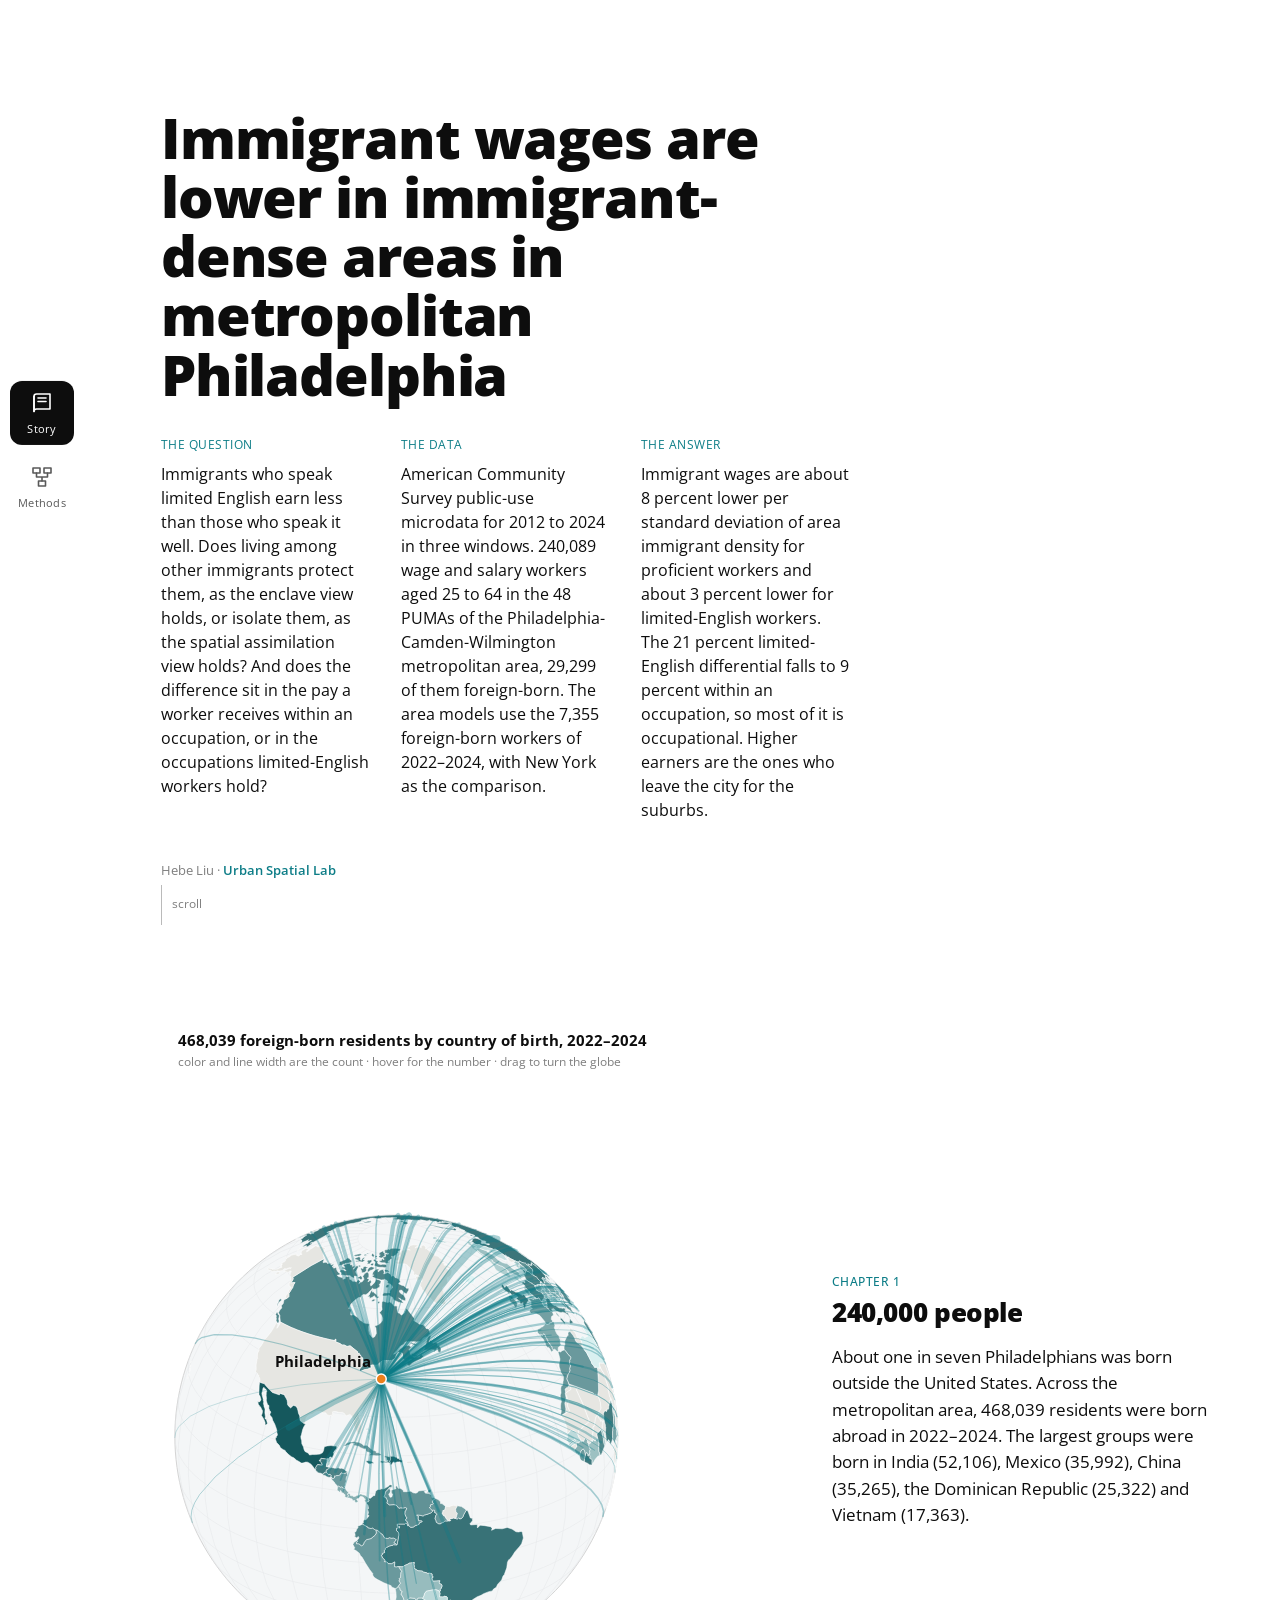
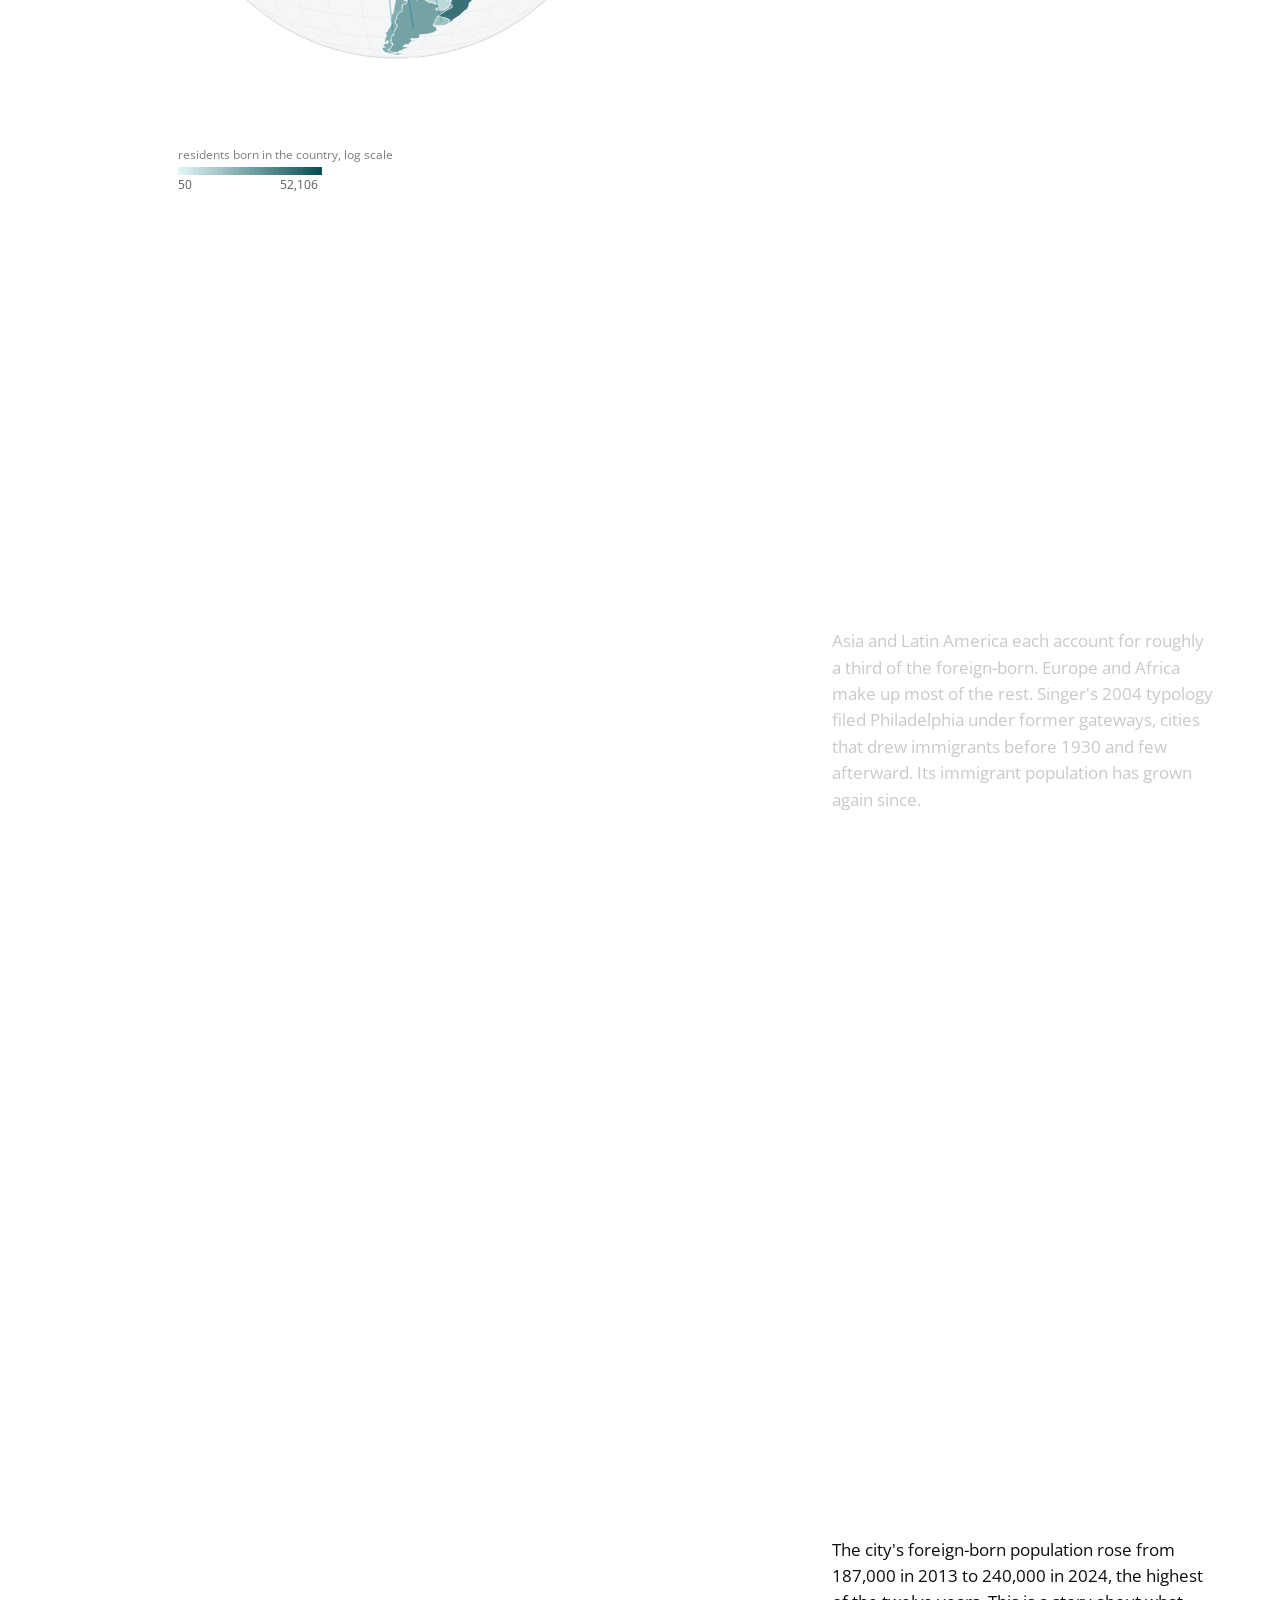
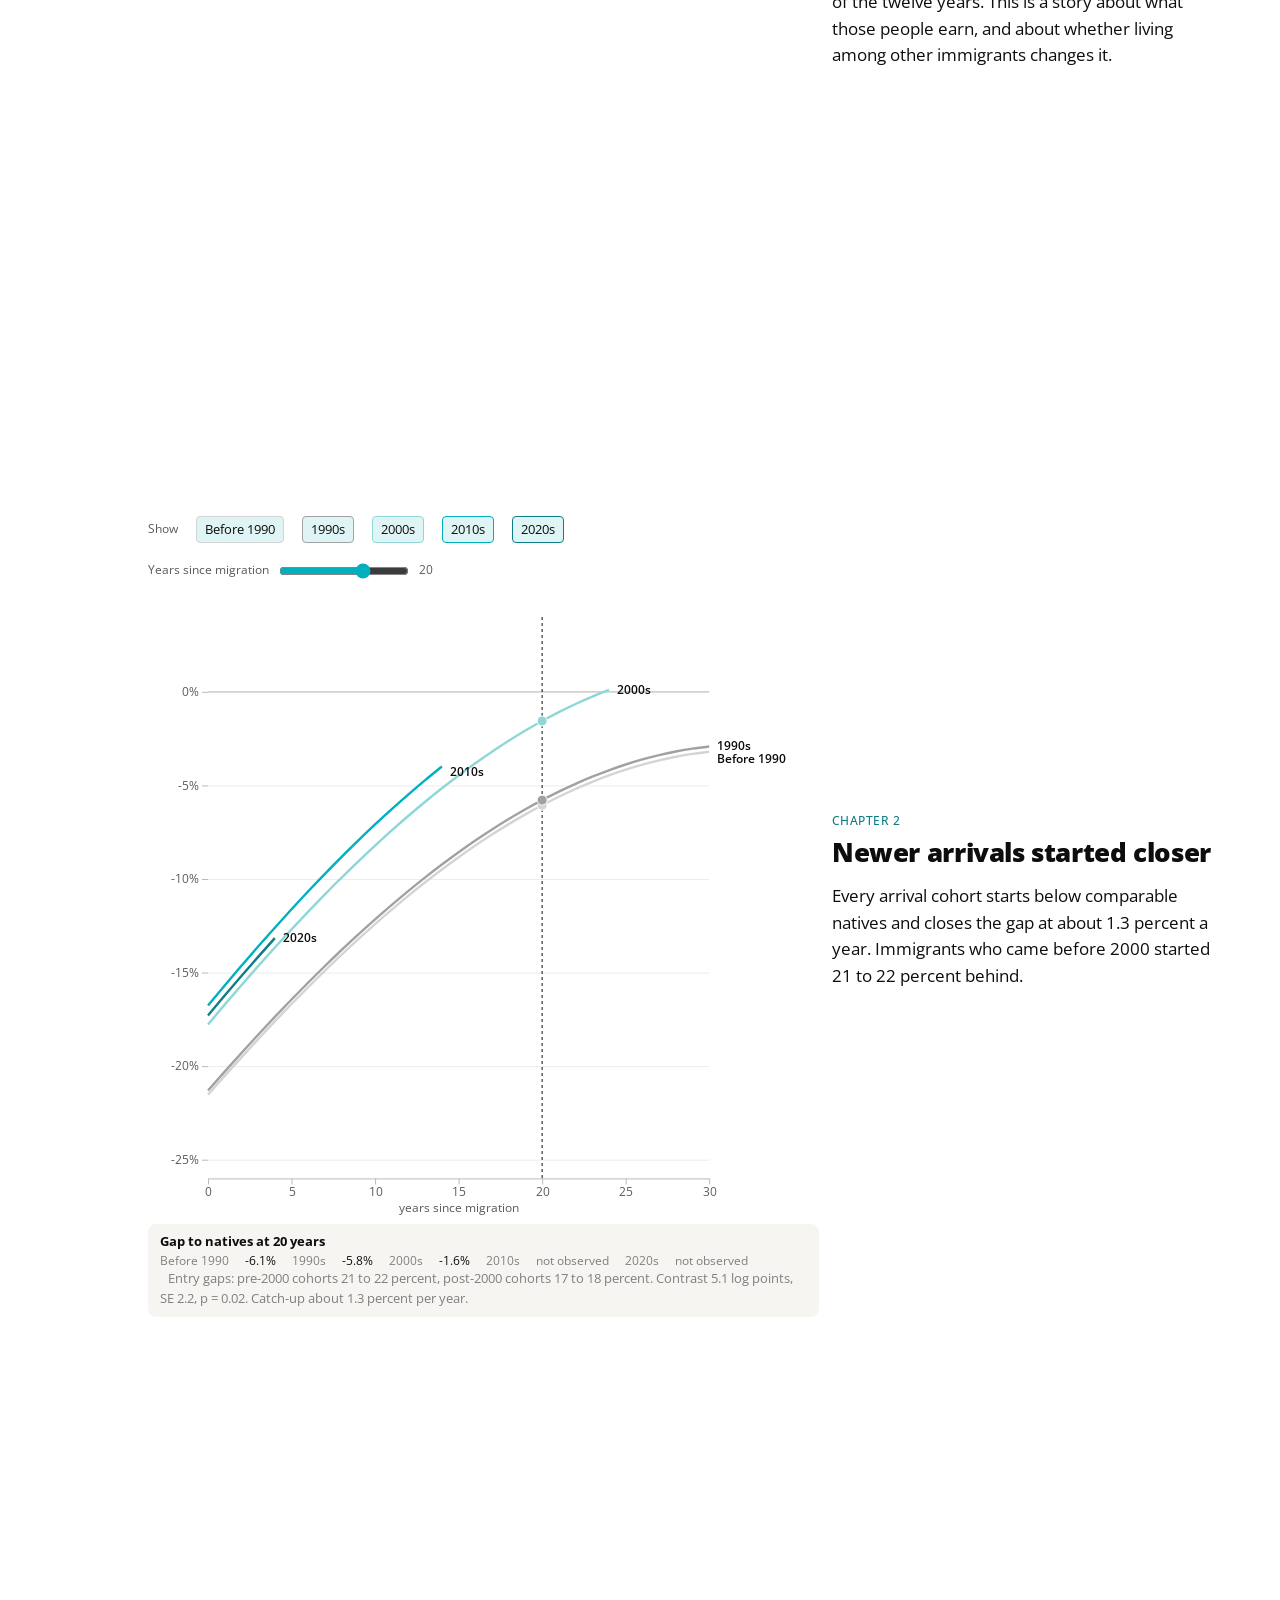
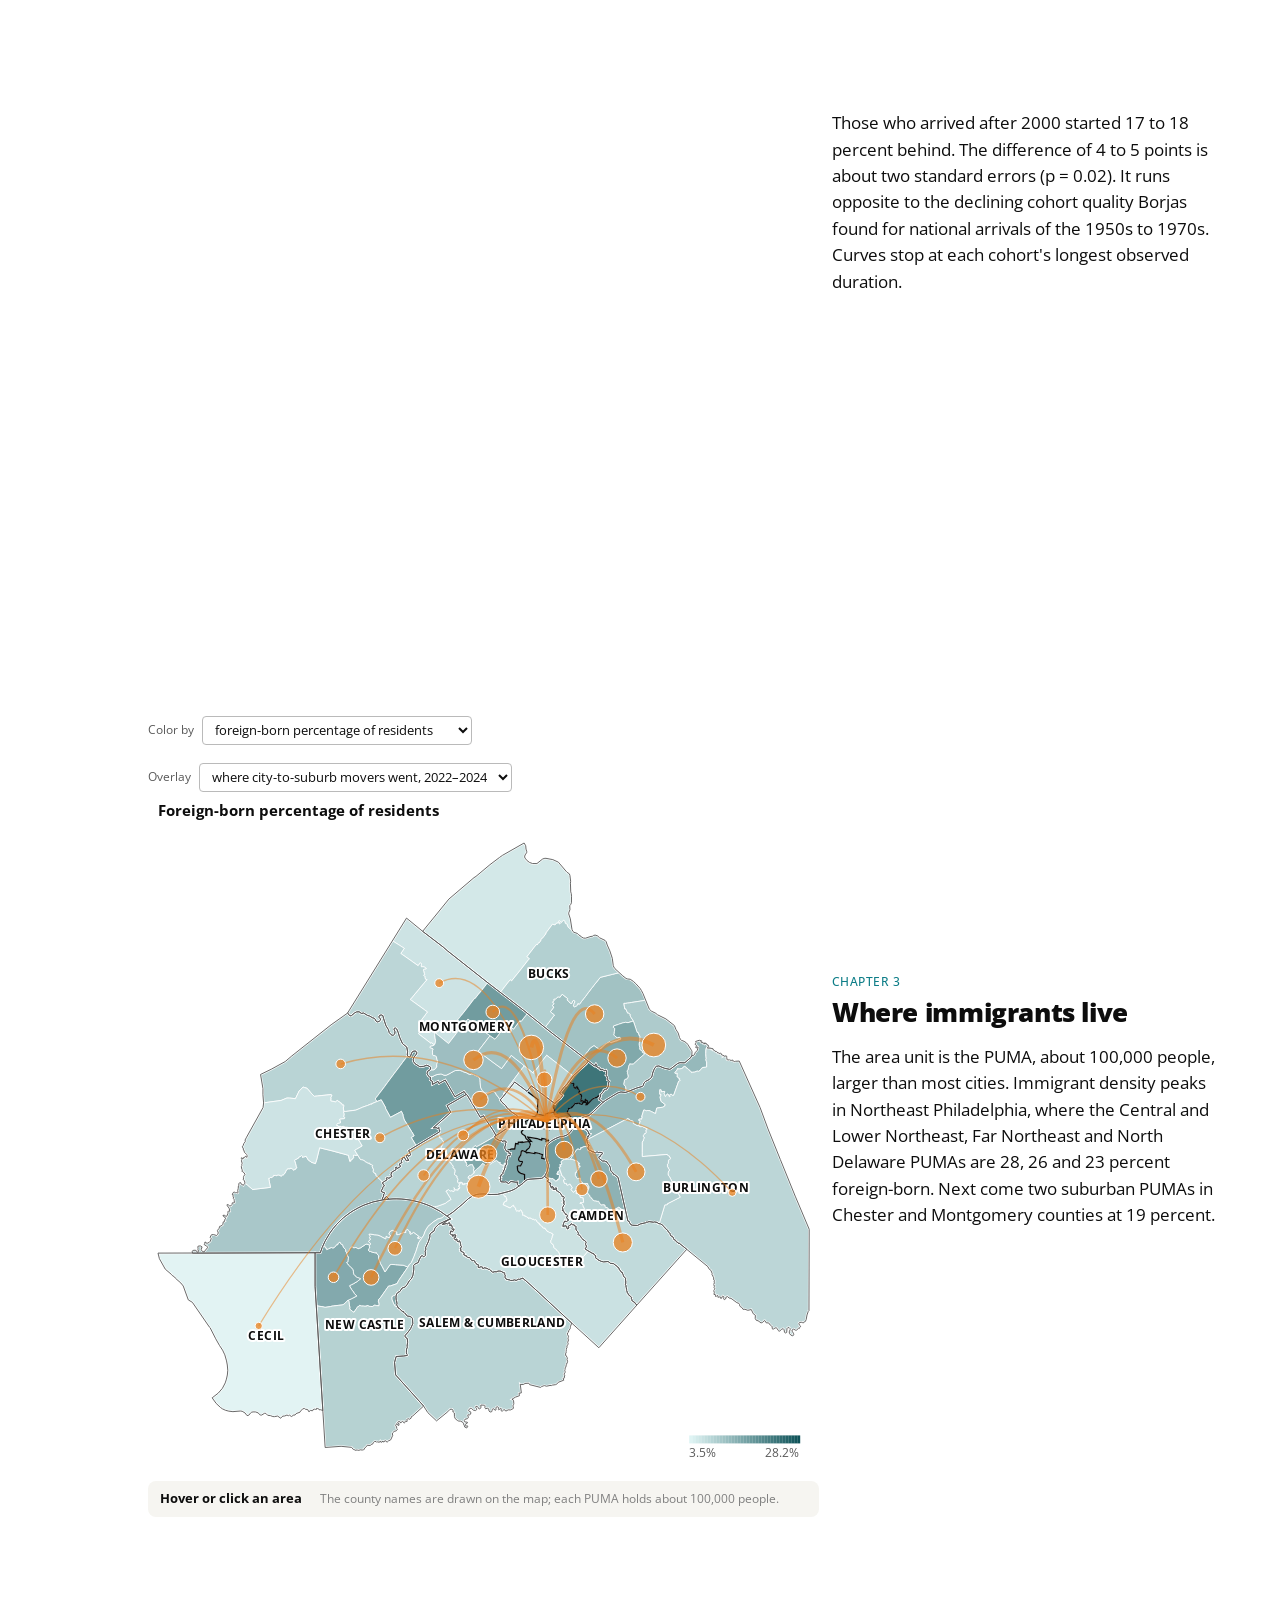
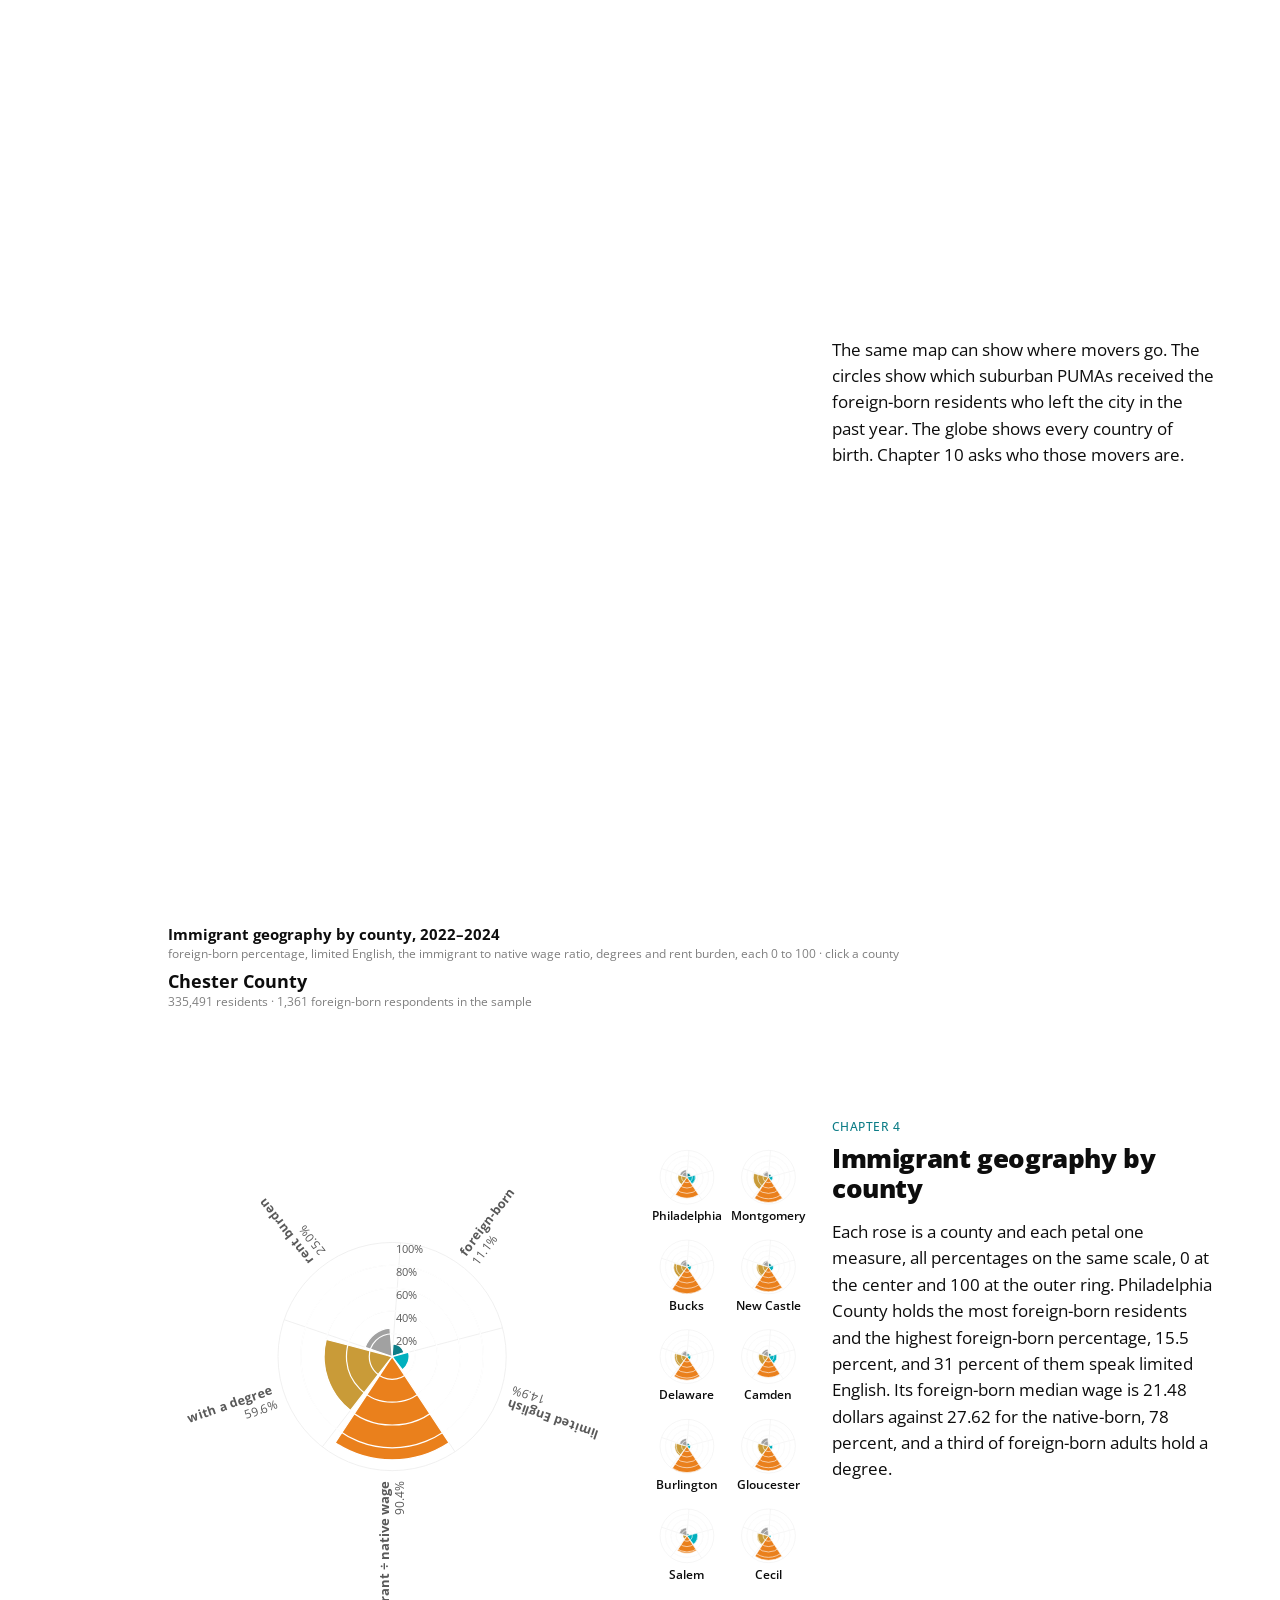
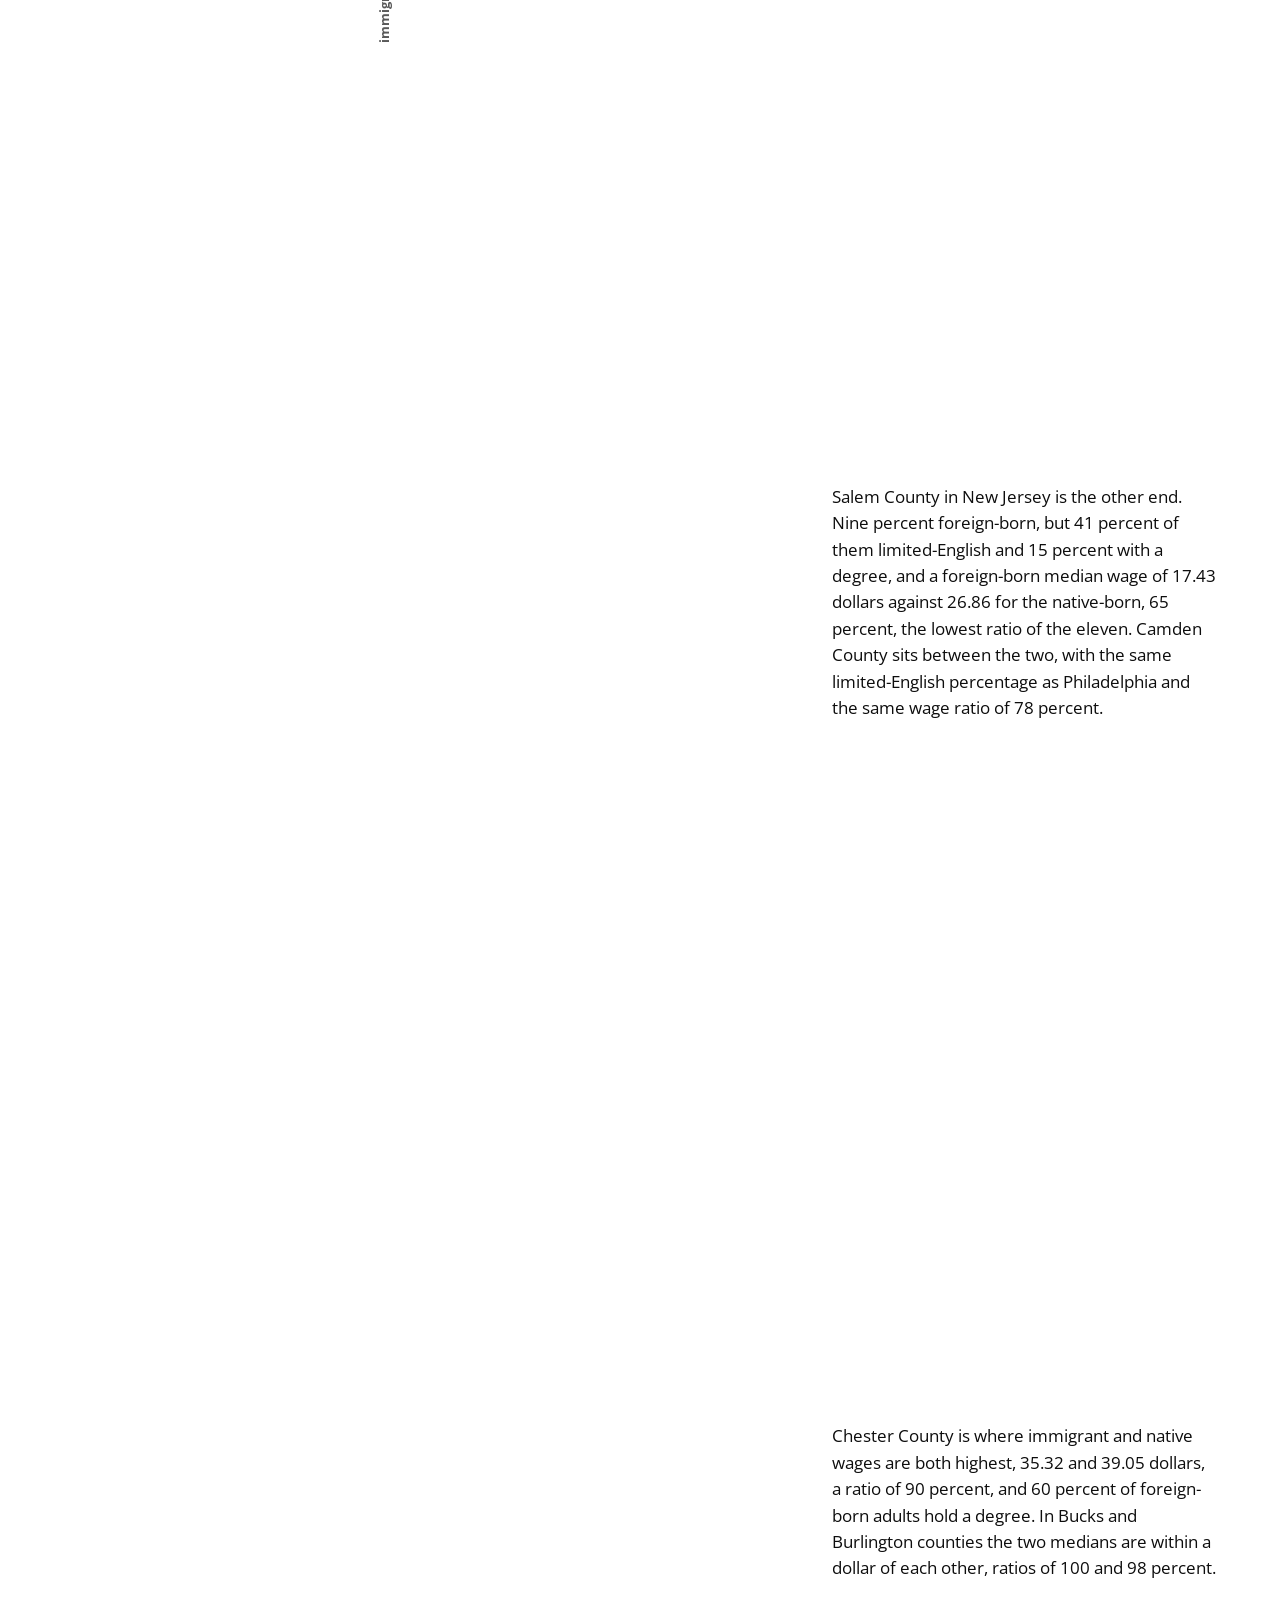
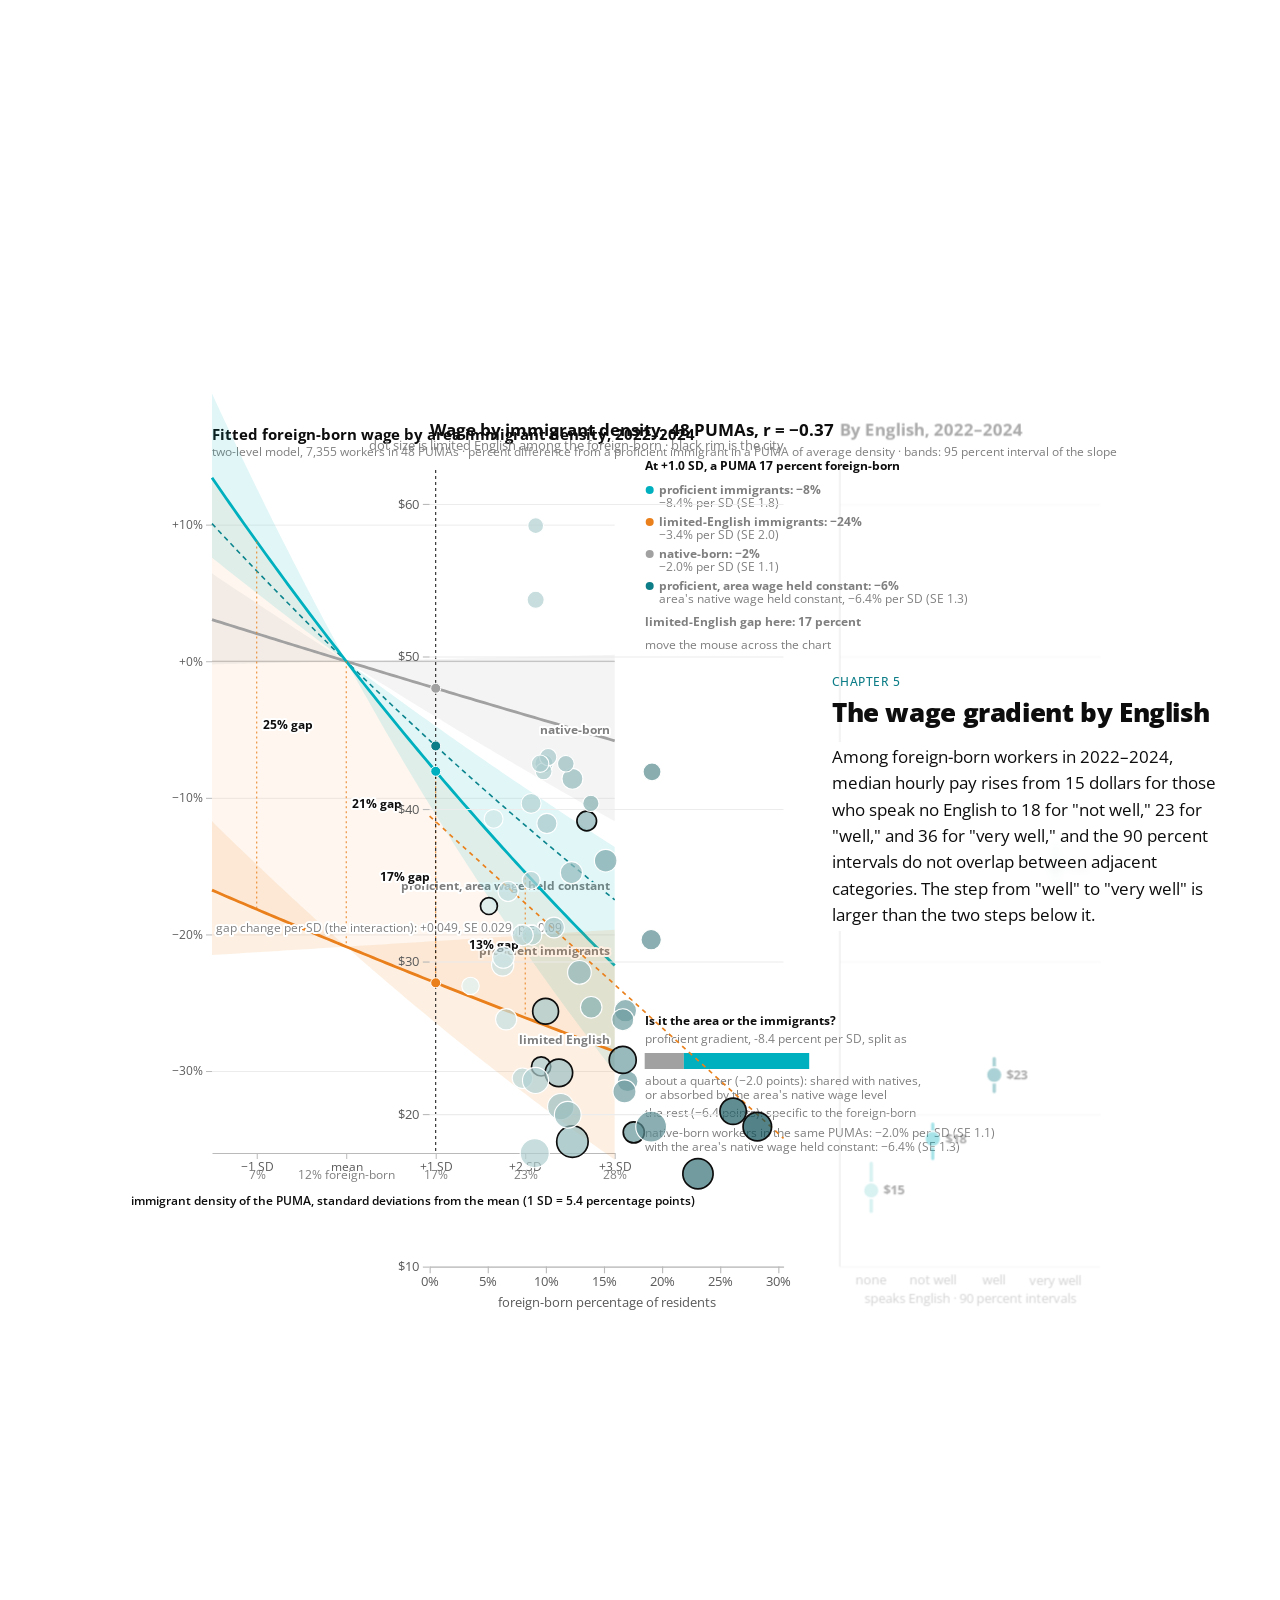
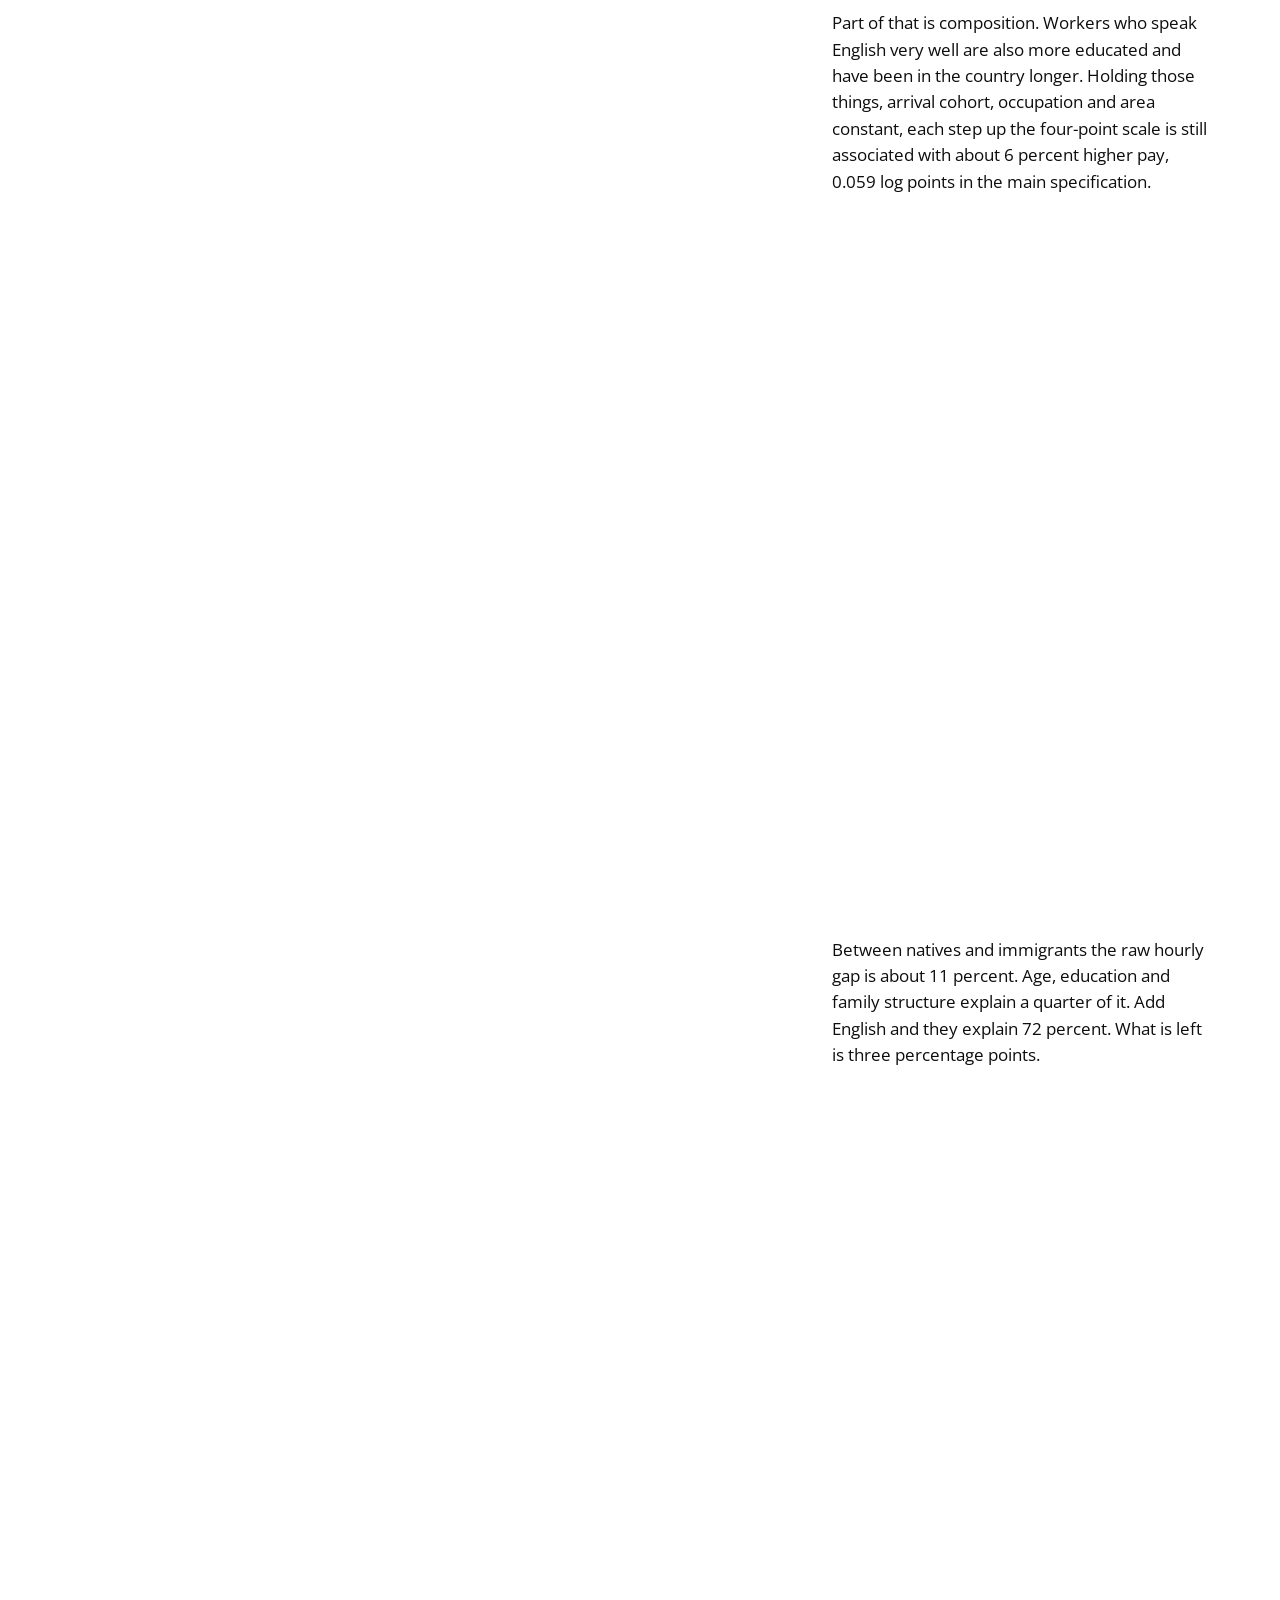
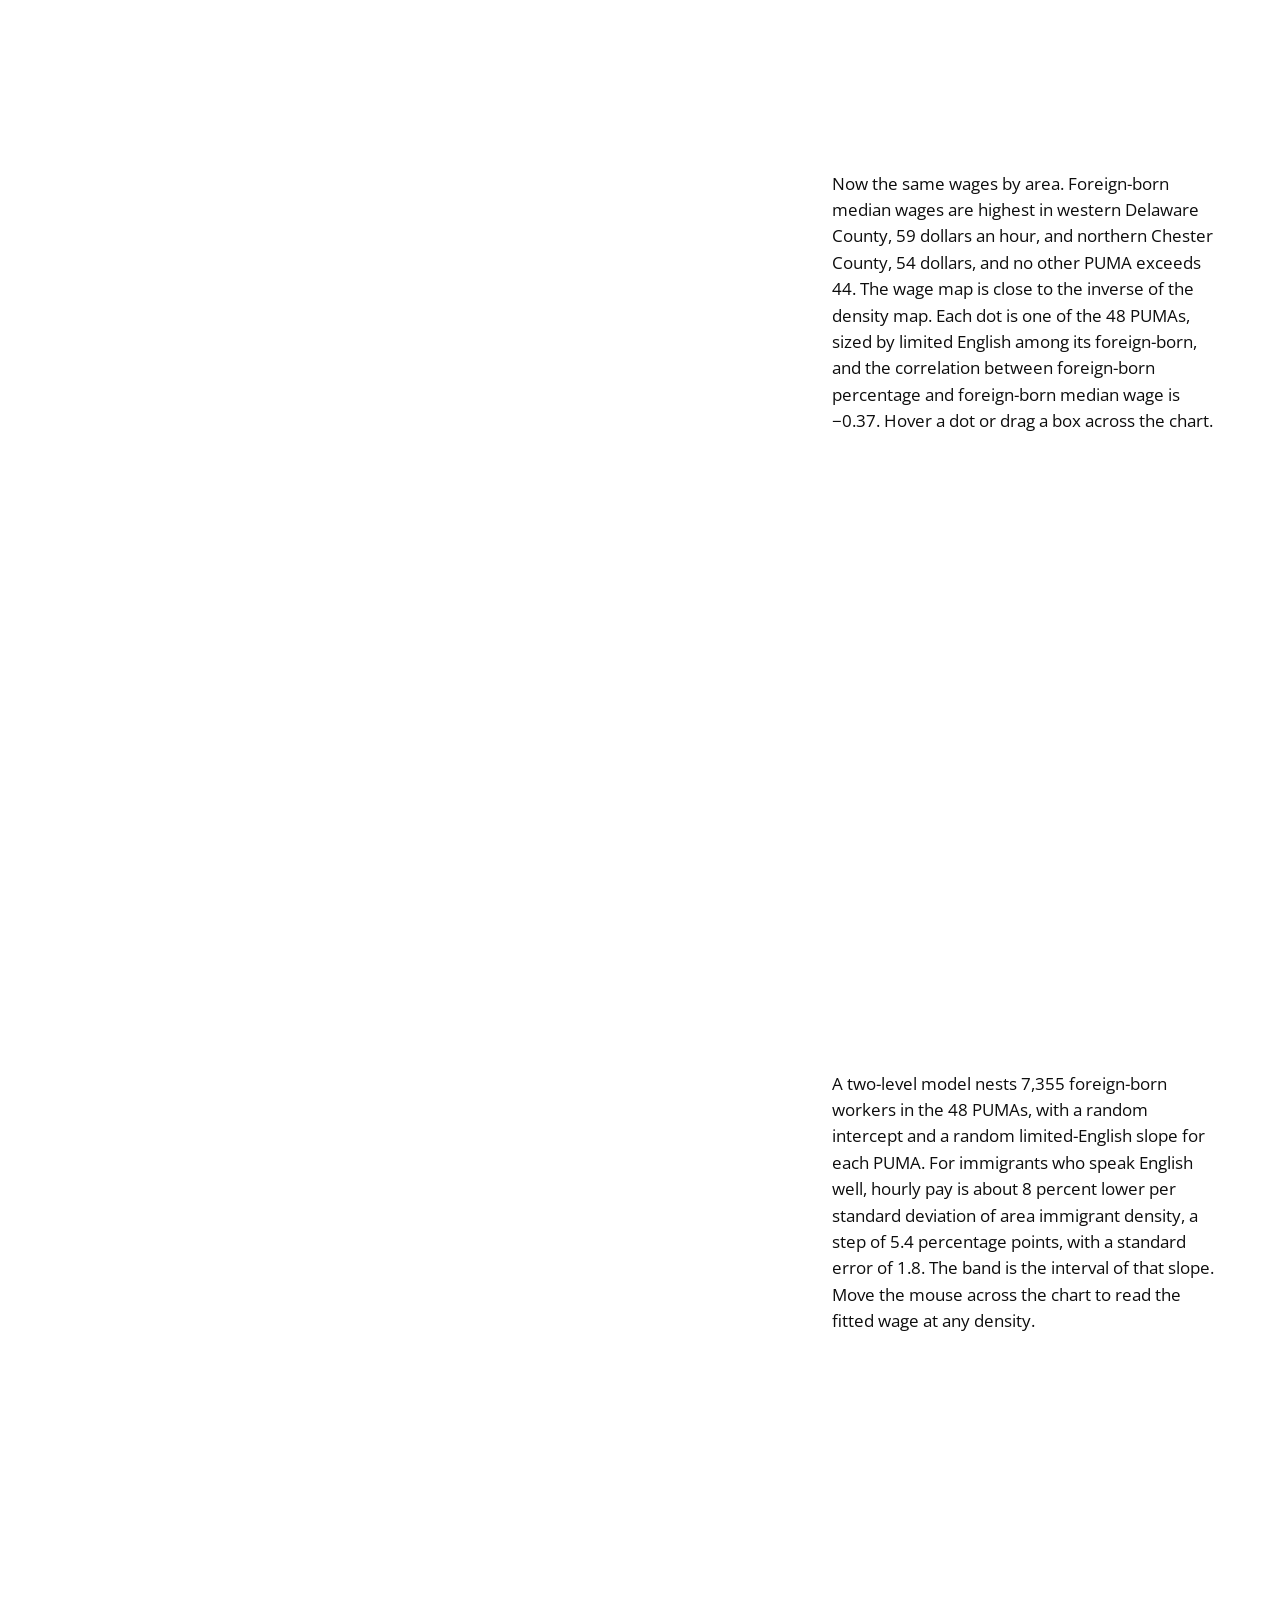
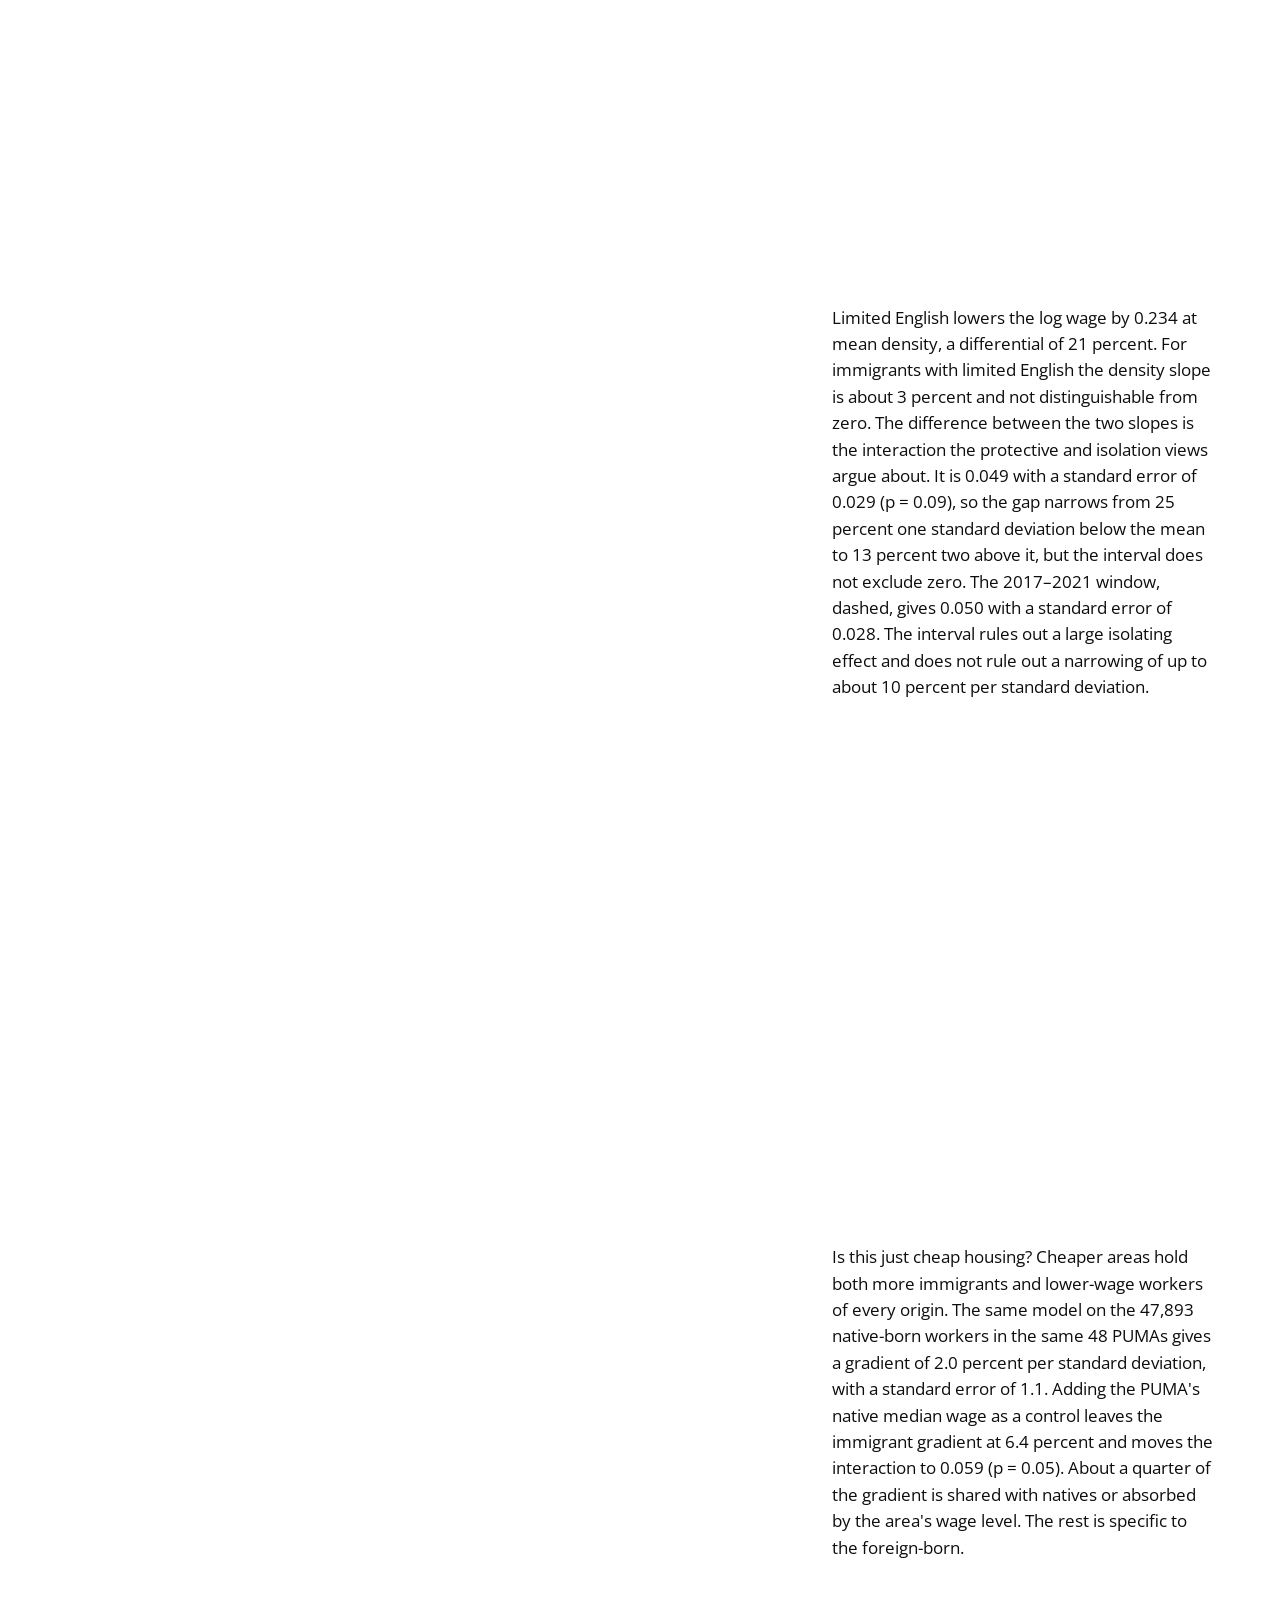
==== commit 0a092960: "Rework chapters and add README" ====
--- a/docs/index.html
+++ b/docs/index.html
@@ -44,21 +44,6 @@
   </div>
 </section>
 
-<section class="chapter" id="ch-wage" data-chapter="wage">
-  <div class="graphic"><svg id="g-wage"></svg></div>
-  <div class="steps">
-    <div class="step" data-step="wage-0"><h2>English is the steepest gradient</h2>
-      <p>Among foreign-born workers, median hourly pay rises from 15 dollars for those who speak no English to 36 dollars for those who speak it very well. The step from "well" to "very well" is the largest one.</p>
-    </div>
-    <div class="step" data-step="wage-1">
-      <p>Part of that is composition. Workers who speak English very well are also more educated and have been in the country longer. Holding those things, arrival cohort, occupation and area constant, each step up the four-point scale is still associated with about 6 percent higher pay, 0.059 log points in the main specification.</p>
-    </div>
-    <div class="step" data-step="wage-2">
-      <p>Between natives and immigrants the raw hourly gap is about 11 percent. Age, education and family structure explain a quarter of it. Add English and they explain 72 percent. What is left is three percentage points.</p>
-    </div>
-  </div>
-</section>
-
 <section class="chapter" id="ch-cohort" data-chapter="cohort">
   <div class="graphic"><div class="controls" id="cohort-toggles">
       <span>Show</span>
@@ -92,7 +77,7 @@
       <p>The area unit is the PUMA, about 100,000 people, larger than most cities. Immigrant density peaks in Northeast Philadelphia, where the Central and Lower Northeast, Far Northeast and North Delaware PUMAs are 28, 26 and 23 percent foreign-born. Next come two suburban PUMAs in Chester and Montgomery counties at 19 percent.</p>
     </div>
     <div class="step" data-step="map-1">
-      <p>The same map can show where movers go. The circles show which suburban PUMAs received the foreign-born residents who left the city in the past year. The globe shows every country of birth. Chapter 11 asks who those movers are.</p>
+      <p>The same map can show where movers go. The circles show which suburban PUMAs received the foreign-born residents who left the city in the past year. The globe shows every country of birth. Chapter 10 asks who those movers are.</p>
     </div>
   </div>
 </section>
@@ -115,16 +100,25 @@
 <section class="chapter" id="ch-slopes" data-chapter="slopes">
   <div class="graphic"><svg id="s-scatter"></svg><svg id="g-slopes" class="off"></svg></div>
   <div class="steps">
-    <div class="step" data-step="slopes-0"><h2>Denser area, lower pay</h2>
-      <p>Foreign-born median wages are highest in western Delaware County, 59 dollars an hour, and northern Chester County, 54 dollars, and no other PUMA exceeds 44. The wage map is close to the inverse of the density map. Each dot is one of the 48 PUMAs, sized by limited English among its foreign-born, and the correlation between foreign-born percentage and foreign-born median wage is −0.37. Hover a dot or drag a box across the chart.</p>
+    <div class="step" data-step="slopes-0"><h2>The wage gradient by English</h2>
+      <p>Among foreign-born workers in 2022–2024, median hourly pay rises from 15 dollars for those who speak no English to 18 for "not well," 23 for "well," and 36 for "very well," and the 90 percent intervals do not overlap between adjacent categories. The step from "well" to "very well" is larger than the two steps below it.</p>
     </div>
     <div class="step" data-step="slopes-1">
+      <p>Part of that is composition. Workers who speak English very well are also more educated and have been in the country longer. Holding those things, arrival cohort, occupation and area constant, each step up the four-point scale is still associated with about 6 percent higher pay, 0.059 log points in the main specification.</p>
+    </div>
+    <div class="step" data-step="slopes-2">
+      <p>Between natives and immigrants the raw hourly gap is about 11 percent. Age, education and family structure explain a quarter of it. Add English and they explain 72 percent. What is left is three percentage points.</p>
+    </div>
+    <div class="step" data-step="slopes-3">
+      <p>Now the same wages by area. Foreign-born median wages are highest in western Delaware County, 59 dollars an hour, and northern Chester County, 54 dollars, and no other PUMA exceeds 44. The wage map is close to the inverse of the density map. Each dot is one of the 48 PUMAs, sized by limited English among its foreign-born, and the correlation between foreign-born percentage and foreign-born median wage is −0.37. Hover a dot or drag a box across the chart.</p>
+    </div>
+    <div class="step" data-step="slopes-4">
       <p>A two-level model nests 7,355 foreign-born workers in the 48 PUMAs, with a random intercept and a random limited-English slope for each PUMA. For immigrants who speak English well, hourly pay is about 8 percent lower per standard deviation of area immigrant density, a step of 5.4 percentage points, with a standard error of 1.8. The band is the interval of that slope. Move the mouse across the chart to read the fitted wage at any density.</p>
     </div>
-    <div class="step" data-step="slopes-2">
+    <div class="step" data-step="slopes-5">
       <p>Limited English lowers the log wage by 0.234 at mean density, a differential of 21 percent. For immigrants with limited English the density slope is about 3 percent and not distinguishable from zero. The difference between the two slopes is the interaction the protective and isolation views argue about. It is 0.049 with a standard error of 0.029 (p = 0.09), so the gap narrows from 25 percent one standard deviation below the mean to 13 percent two above it, but the interval does not exclude zero. The 2017–2021 window, dashed, gives 0.050 with a standard error of 0.028. The interval rules out a large isolating effect and does not rule out a narrowing of up to about 10 percent per standard deviation.</p>
     </div>
-    <div class="step" data-step="slopes-3">
+    <div class="step" data-step="slopes-6">
       <p>Is this just cheap housing? Cheaper areas hold both more immigrants and lower-wage workers of every origin. The same model on the 47,893 native-born workers in the same 48 PUMAs gives a gradient of 2.0 percent per standard deviation, with a standard error of 1.1. Adding the PUMA's native median wage as a control leaves the immigrant gradient at 6.4 percent and moves the interaction to 0.059 (p = 0.05). About a quarter of the gradient is shared with natives or absorbed by the area's wage level. The rest is specific to the foreign-born.</p>
     </div>
   </div>
@@ -203,28 +197,29 @@
 
 <section class="chapter" id="ch-moves" data-chapter="moves">
   <div class="graphic"><div class="controls">
-      <label>Window <select id="flow-window"><option value="all">all three windows</option><option value="2022-2024">2022–2024</option><option value="2017-2021">2017–2021</option><option value="2012-2016">2012–2016</option></select></label>
       <label>Group <select id="flow-group"><option value="fb">foreign-born</option><option value="nb">native-born</option></select></label>
       <label><input type="checkbox" id="flow-movers" checked> movers only</label>
-    </div><svg id="s-flow" class="half"></svg><div class="controls" id="mv-controls">
-      <label>Covariate <select id="mv-var">
+      <label>Model covariate <select id="mv-var">
         <option value="1">hourly wage</option>
         <option value="2">English score</option>
         <option value="3">graduate degree</option>
         <option value="4">married</option>
       </select></label>
-    </div><svg id="s-moves" class="half"></svg></div>
+    </div><svg id="s-flow" class="flow-top"></svg><svg id="s-moves" class="flow-bottom"></svg></div>
   <div class="steps">
     <div class="step" data-step="moves-0"><h2>Who leaves the city</h2>
       <p>The one-year migration question in the ACS records where each adult lived a year earlier. Across the three windows the pattern of moves among foreign-born adults aged 25 to 64 barely changes. Moves within the suburbs stay near 6 percent of foreign-born adults and moves within the city between 2 and 3 percent. Arrivals from abroad were 3.3 percent in 2012–2016, 2.0 percent in 2017–2021 and 2.7 percent in 2022–2024. Moves from the city to a suburb ran at 0.5, 1.0 and 0.7 percent, and moves from a suburb into the city at 0.6, 0.5 and 0.6 percent.</p>
     </div>
     <div class="step" data-step="moves-1">
-      <p>In 2022–2024 the flows are small but not random. The 2,400 a year who moved from the city to a suburb earned a median of 33 dollars an hour. The 1,900 who moved the other way earned 20. New arrivals from abroad landed in the city and the suburbs at 3,400 to 5,500 a year, earning 16 and 22 dollars. Below, the multinomial model: a worker whose hourly wage is one log unit higher is 1.30 times as likely to move from the city to a suburb, with an interval from 0.97 to 1.74, and 0.71 times as likely to move within the city. Among prior city residents, doubling hourly pay raises the odds of leaving the city by about 40 percent.</p>
+      <p>In 2022–2024 the flows are small but not random. The 2,400 a year who moved from the city to a suburb earned a median of 33 dollars an hour. The 1,900 who moved the other way earned 20. New arrivals from abroad landed in the city and the suburbs at 3,400 to 5,500 a year, earning 16 and 22 dollars. Hover a ribbon for the count and the movers' median wage.</p>
     </div>
     <div class="step" data-step="moves-2">
-      <p>Put the stayers back and the flows shrink to their true size. In 2022–2024, 85.7 percent of foreign-born adults lived in the same house as a year earlier. Of the remainder, 5.9 percent moved within the suburbs, 2.7 percent arrived from abroad, 2.3 percent moved within the city, 2.1 percent arrived from another state, 0.7 percent moved from the city to a suburb and 0.6 percent from a suburb into the city. Immigrants who moved from the city to a suburb earn 5 percent more than observationally similar stayers, with a standard error of 6 percent, an interval too wide to detect selection on unobserved earning capacity.</p>
+      <p>The model below pools the three windows and colors the ribbons. A worker whose hourly wage is one log unit higher is 1.30 times as likely to move from the city to a suburb, with an interval from 0.97 to 1.74, and 0.71 times as likely to move within the city, with an interval from 0.61 to 0.83. Among prior city residents, doubling hourly pay raises the odds of leaving the city by about 40 percent. Immigrants who moved from the city to a suburb earn 5 percent more than observationally similar stayers, with a standard error of 6 percent, an interval too wide to detect selection on unobserved earning capacity. Switch the covariate to English, a graduate degree or marriage to recolor the ribbons.</p>
     </div>
     <div class="step" data-step="moves-3">
+      <p>Put the stayers back and the flows shrink to their true size. In 2022–2024, 85.7 percent of foreign-born adults lived in the same house as a year earlier. Of the remainder, 5.9 percent moved within the suburbs, 2.7 percent arrived from abroad, 2.3 percent moved within the city, 2.1 percent arrived from another state, 0.7 percent moved from the city to a suburb and 0.6 percent from a suburb into the city.</p>
+    </div>
+    <div class="step" data-step="moves-4">
       <p>Native-born adults move between the city and the suburbs at nearly the same rates, 0.6 and 0.7 percent. What differs is arrival from abroad, 2.7 percent of foreign-born adults against 0.2 percent of the native-born, and it lands in the suburbs more often than in the city, 5,500 to 3,400 a year.</p>
     </div>
   </div>
@@ -253,10 +248,10 @@
     </div><svg id="s-cells"></svg><div class="detail mini-detail" id="d-cells"></div></div>
   <div class="steps">
     <div class="step" data-step="grid-0"><h2>The same windows by country of birth</h2>
-      <p>The paper's cells group arrivals by region of birth and arrival cohort. Pooling the cohorts instead gives 53 countries of birth with at least 50 respondents in a window, from the same sample of foreign-born workers aged 25 to 64. Each column is a country, each row a survey window, and color is the real median hourly wage in 2024 dollars. Among Asian-born workers the median ranges from 19 to 26 dollars for Bangladesh to 44 to 53 dollars for India and Taiwan. Among Latin American-born workers it runs from 15 to 20 dollars for Mexico, Guatemala and El Salvador to 23 to 30 dollars for Jamaica and Trinidad and Tobago. Countries are ordered by weighted population within each region. Hover a cell, or click a country for its three windows.</p>
+      <p>The paper's cells group arrivals by region of birth and arrival cohort. Pooling the cohorts instead gives 53 countries of birth with at least 50 respondents in a window, from the same sample of foreign-born workers aged 25 to 64. Each row is a country, the three columns are the survey windows, and color is the real median hourly wage in 2024 dollars. Among Asian-born workers the median ranges from 19 to 26 dollars for Bangladesh to 44 to 53 dollars for India and Taiwan. Among Latin American-born workers it runs from 15 to 20 dollars for Mexico, Guatemala and El Salvador to 23 to 30 dollars for Jamaica and Trinidad and Tobago. Countries are ordered by weighted population within each region. Hover a cell, or click a country for its three windows.</p>
     </div>
     <div class="step" data-step="grid-1">
-      <p>Color the same grid by the percentage with limited English and the low-wage columns light up. Between 59 and 62 percent of Guatemalan-born workers report limited English in every window, 42 to 67 percent of Honduran-born, 40 to 53 percent of Salvadoran-born, 38 to 51 percent of Mexican-born and 44 to 47 percent of Dominican-born. Among workers born in Canada, England, Ireland, Jamaica, Trinidad and Tobago, Guyana, Ghana and Nigeria, fewer than 2 percent do in any window.</p>
+      <p>Color the same grid by the percentage with limited English and the low-wage rows light up. Between 59 and 62 percent of Guatemalan-born workers report limited English in every window, 42 to 67 percent of Honduran-born, 40 to 53 percent of Salvadoran-born, 38 to 51 percent of Mexican-born and 44 to 47 percent of Dominican-born. Among workers born in Canada, England, Ireland, Jamaica, Trinidad and Tobago, Guyana, Ghana and Nigeria, fewer than 2 percent do in any window.</p>
     </div>
     <div class="step" data-step="grid-2">
       <p>Color it by the percentage living outside Philadelphia County and the ordering changes again. Workers born in Mexico and India are the most suburban, 86 to 91 and 85 to 87 percent outside the city in every window. Those born in Albania, Cambodia, Brazil, Haiti and the Dominican Republic are the most concentrated in the city, with between 24 and 64 percent outside it. Wage and residence do not line up: the Mexican-born and the Indian-born sit at opposite ends of the wage grid and at the same end of this one.</p>
--- a/docs/style.css
+++ b/docs/style.css
@@ -264,6 +264,9 @@
 .graphic .controls input[type=range] { width: 130px; }
 .graphic svg.half { flex: none; height: 44%; }
 .graphic svg.half.full { height: 100%; flex: 1; }
+.graphic svg.flow-top { flex: none; height: 58%; }
+.graphic svg.flow-bottom { flex: 1; transition: opacity 0.5s; }
+.graphic svg.dim { opacity: 0.25; }
 .graphic .hidden { display: none !important; }
 .graphic .mini-detail { position: static; width: auto; padding: 8px 12px; margin: 6px 0 0; font-size: 12px; background: var(--bg-2); border-radius: 8px; }
 .graphic .mini-detail dl { display: flex; flex-wrap: wrap; gap: 2px 16px; grid-template-columns: none; }
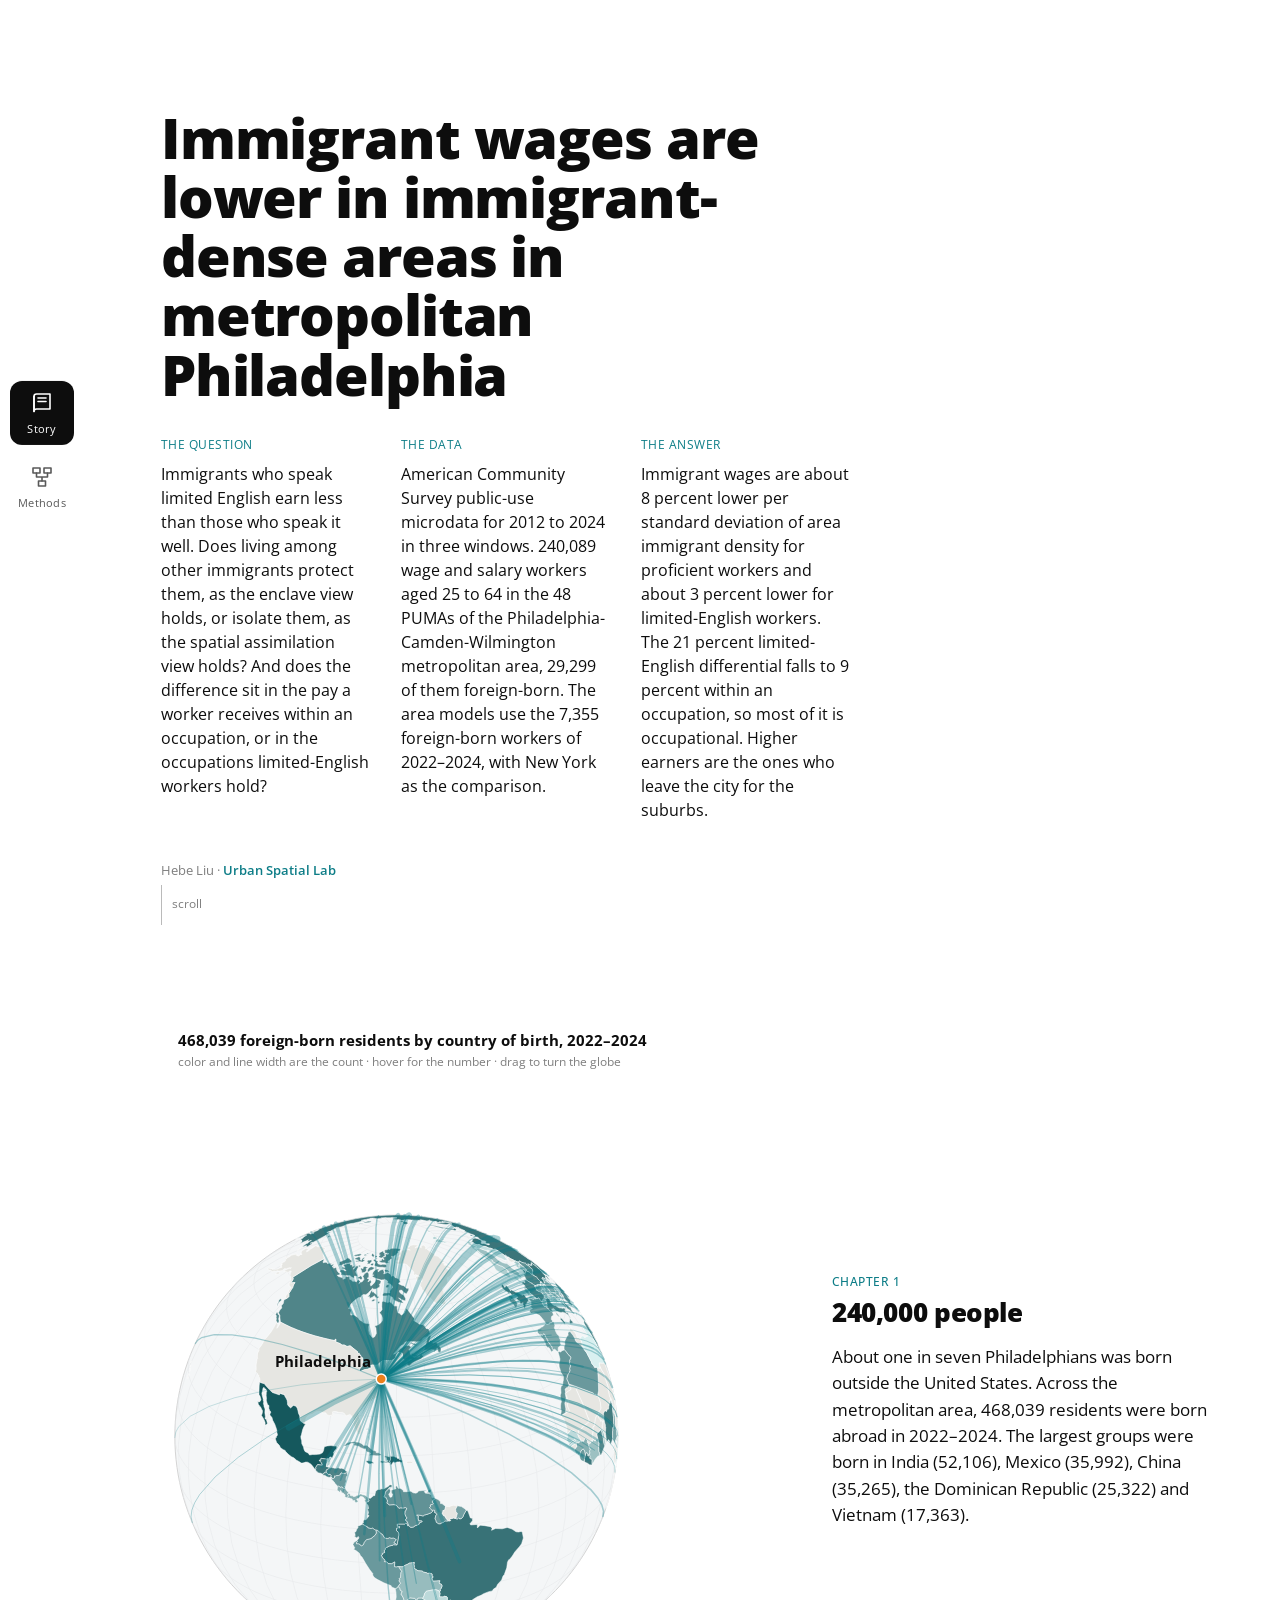
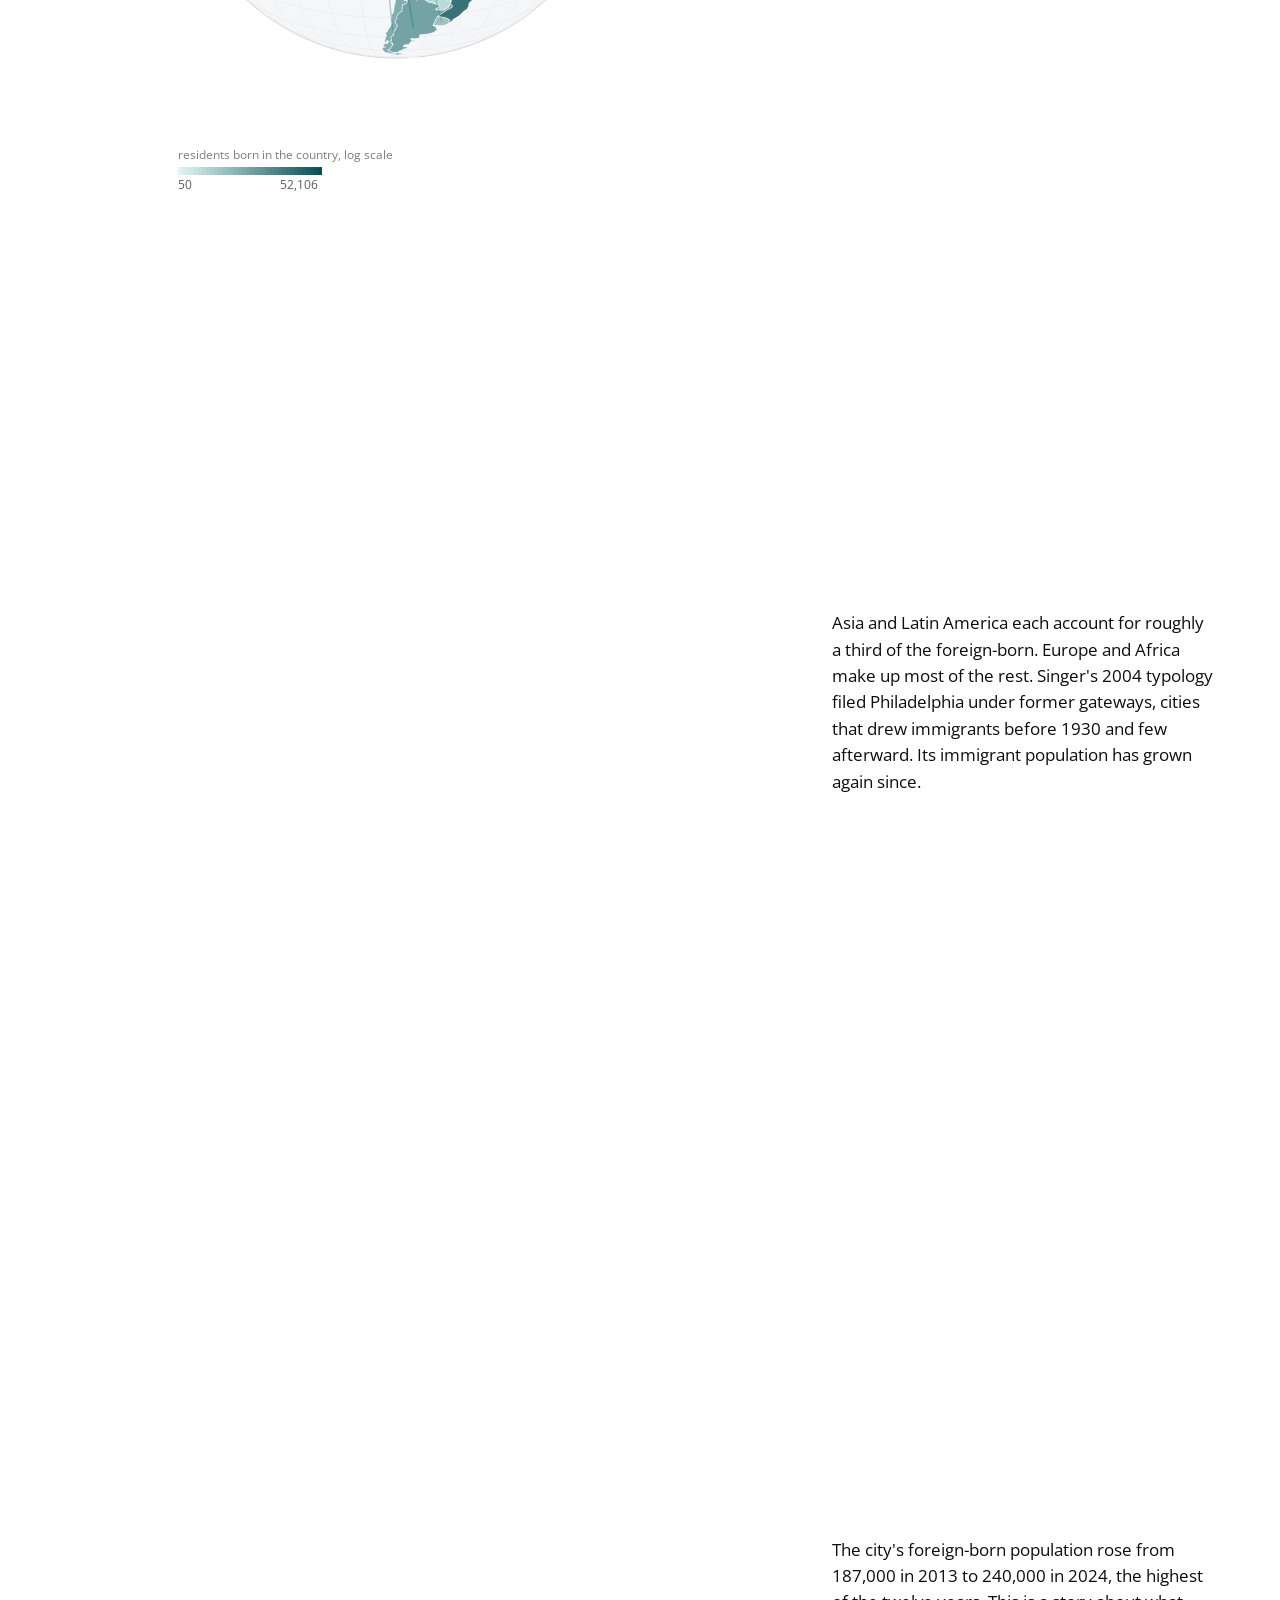
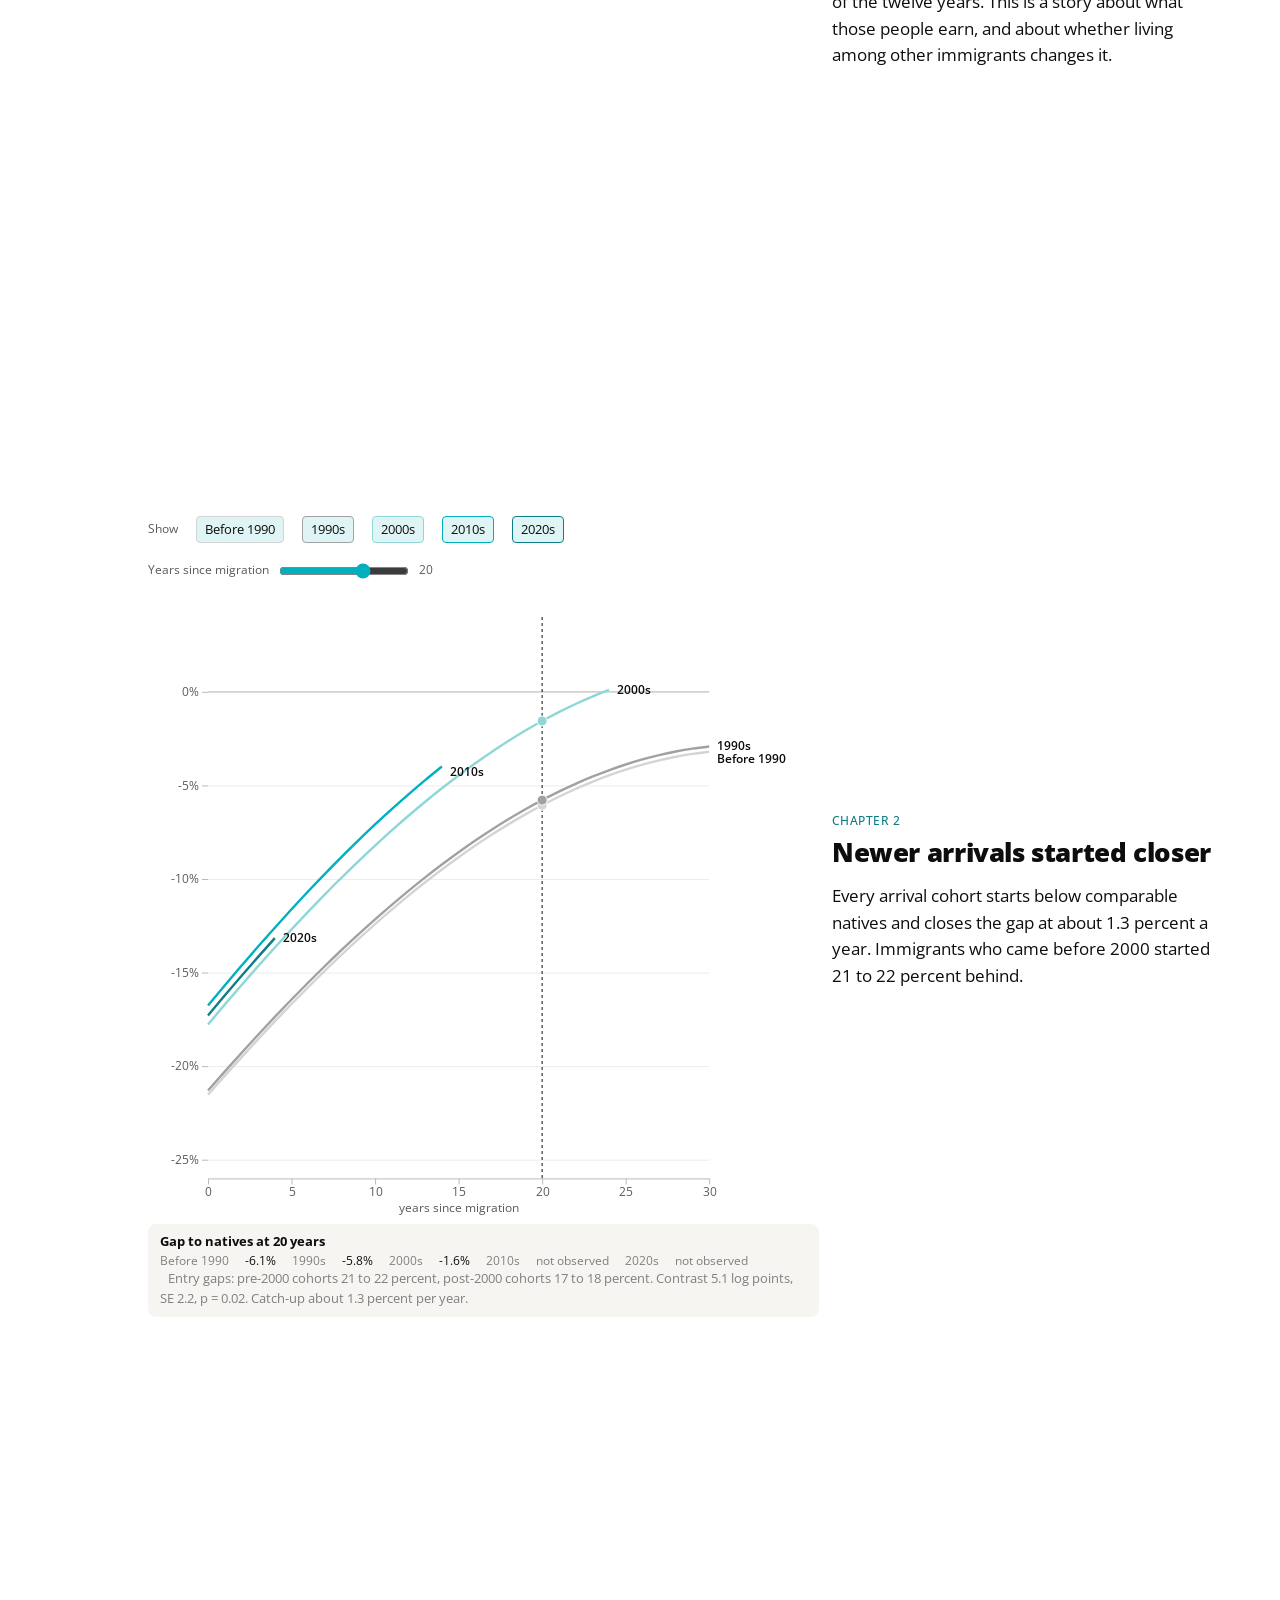
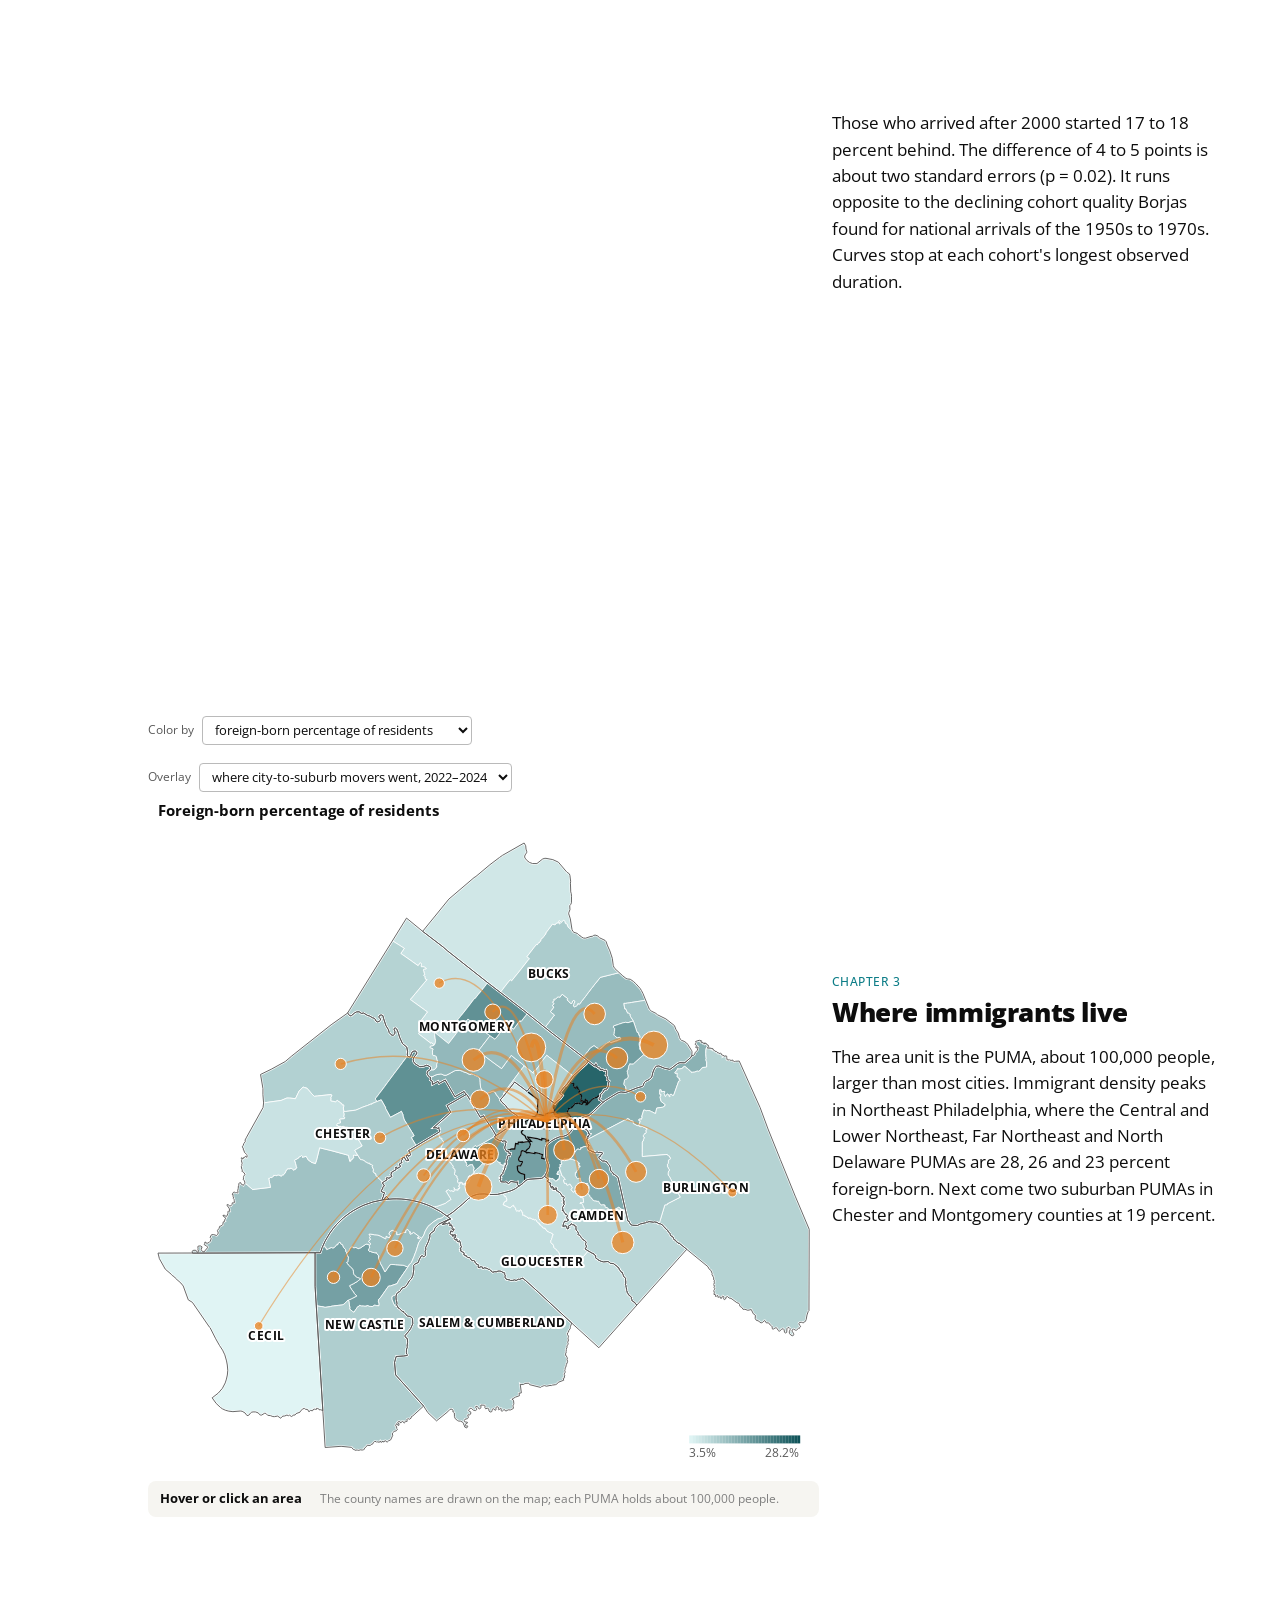
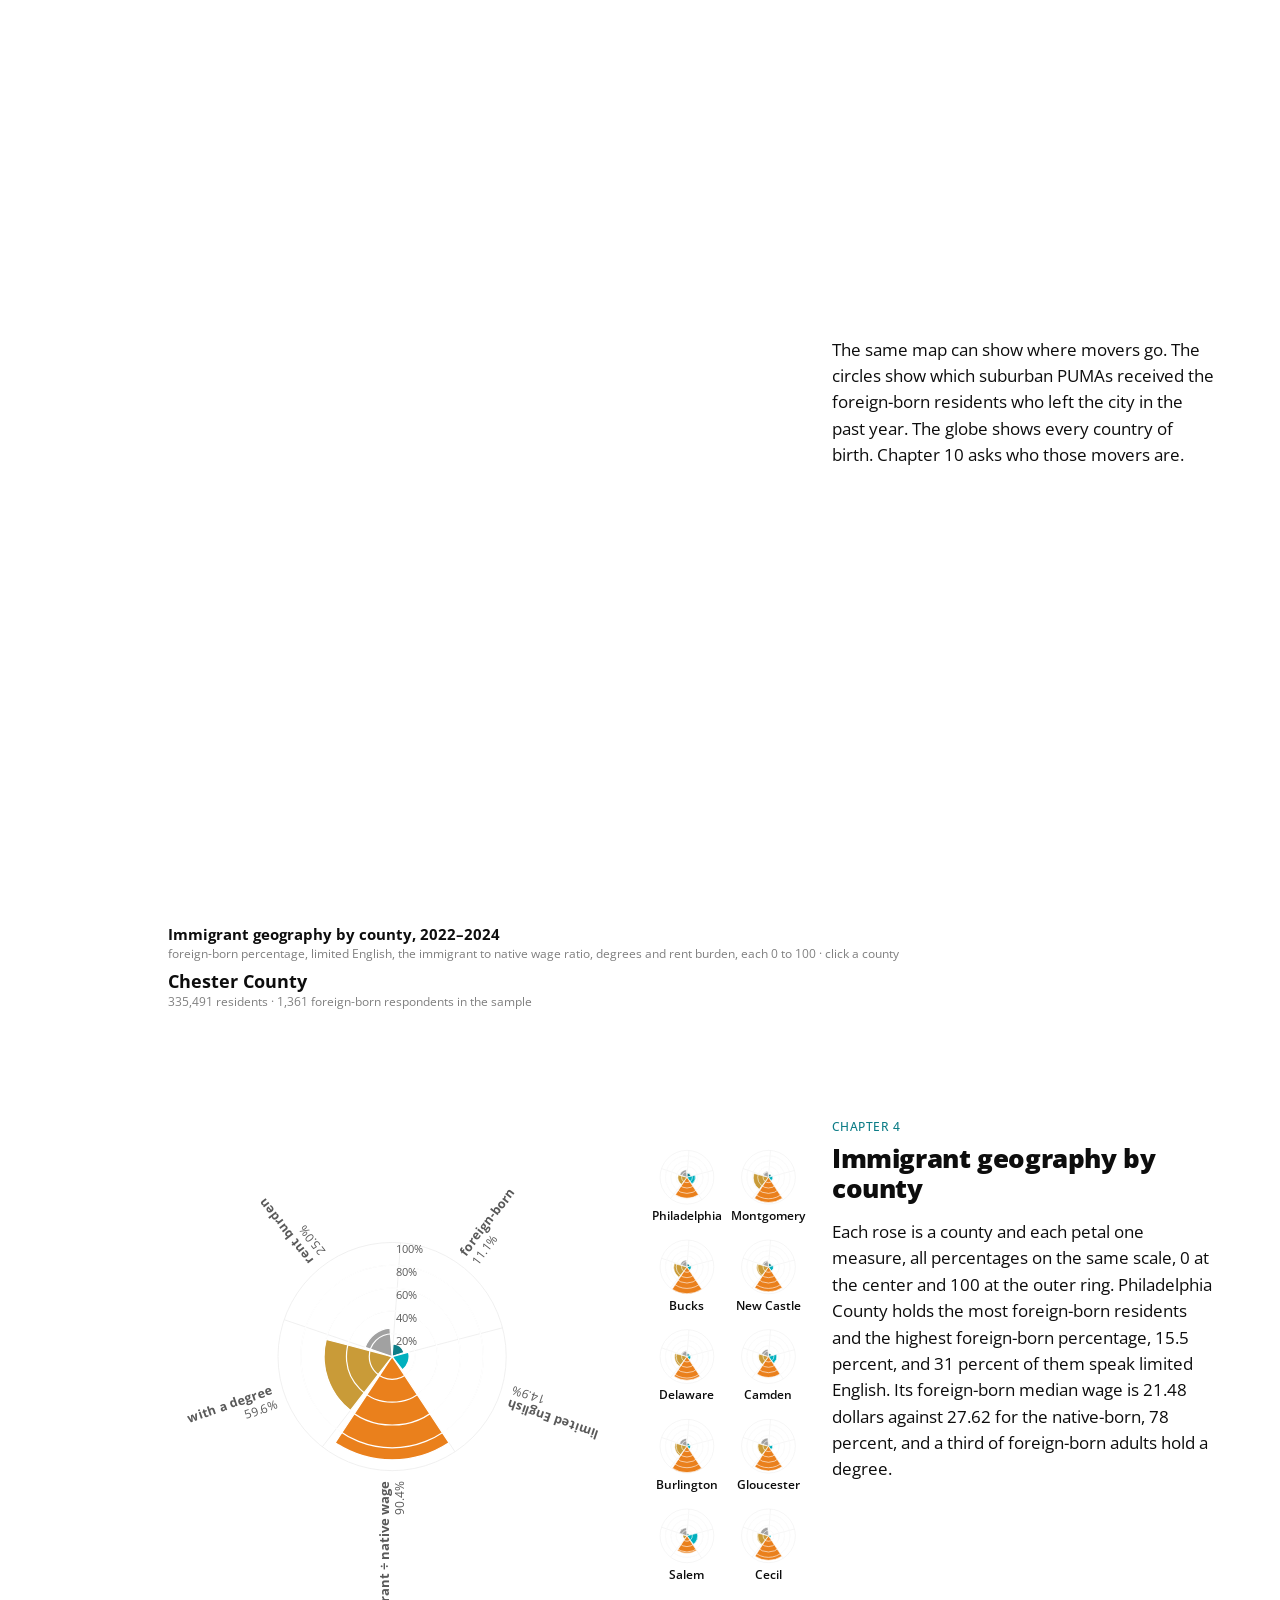
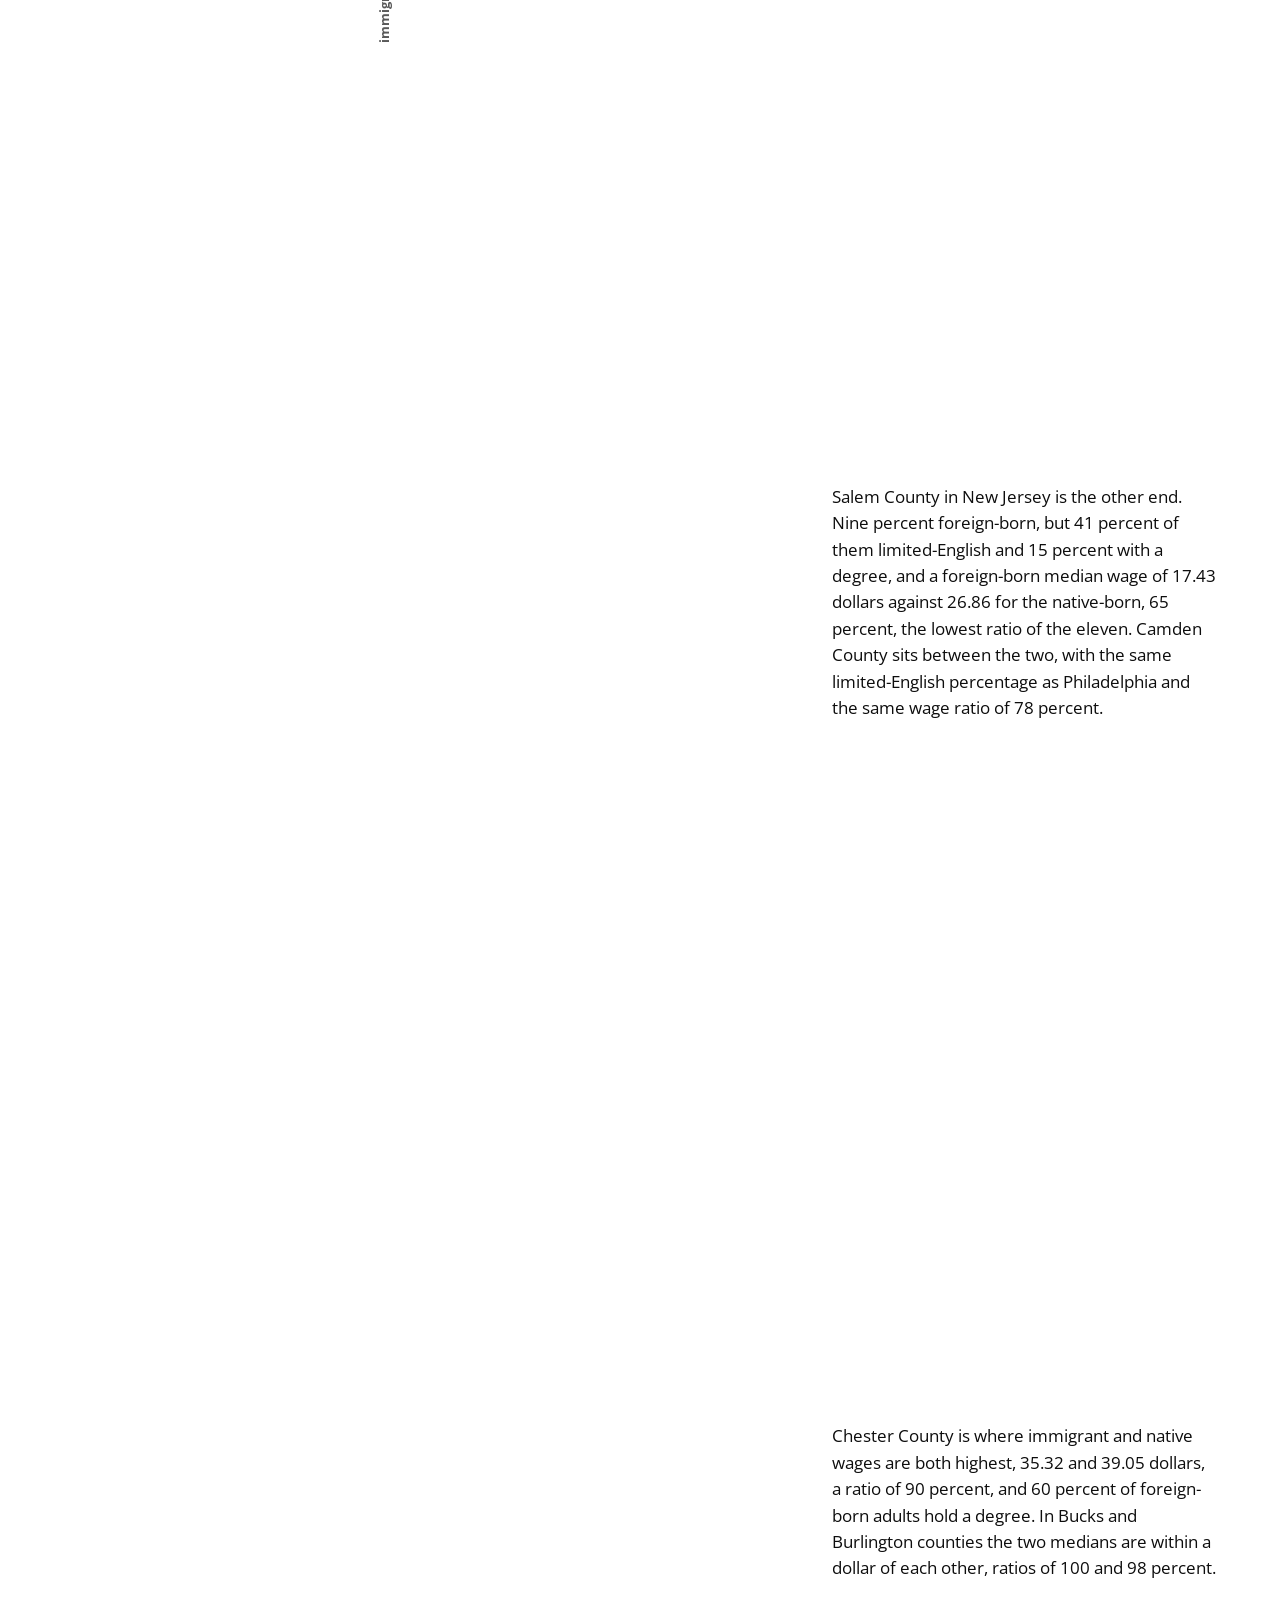
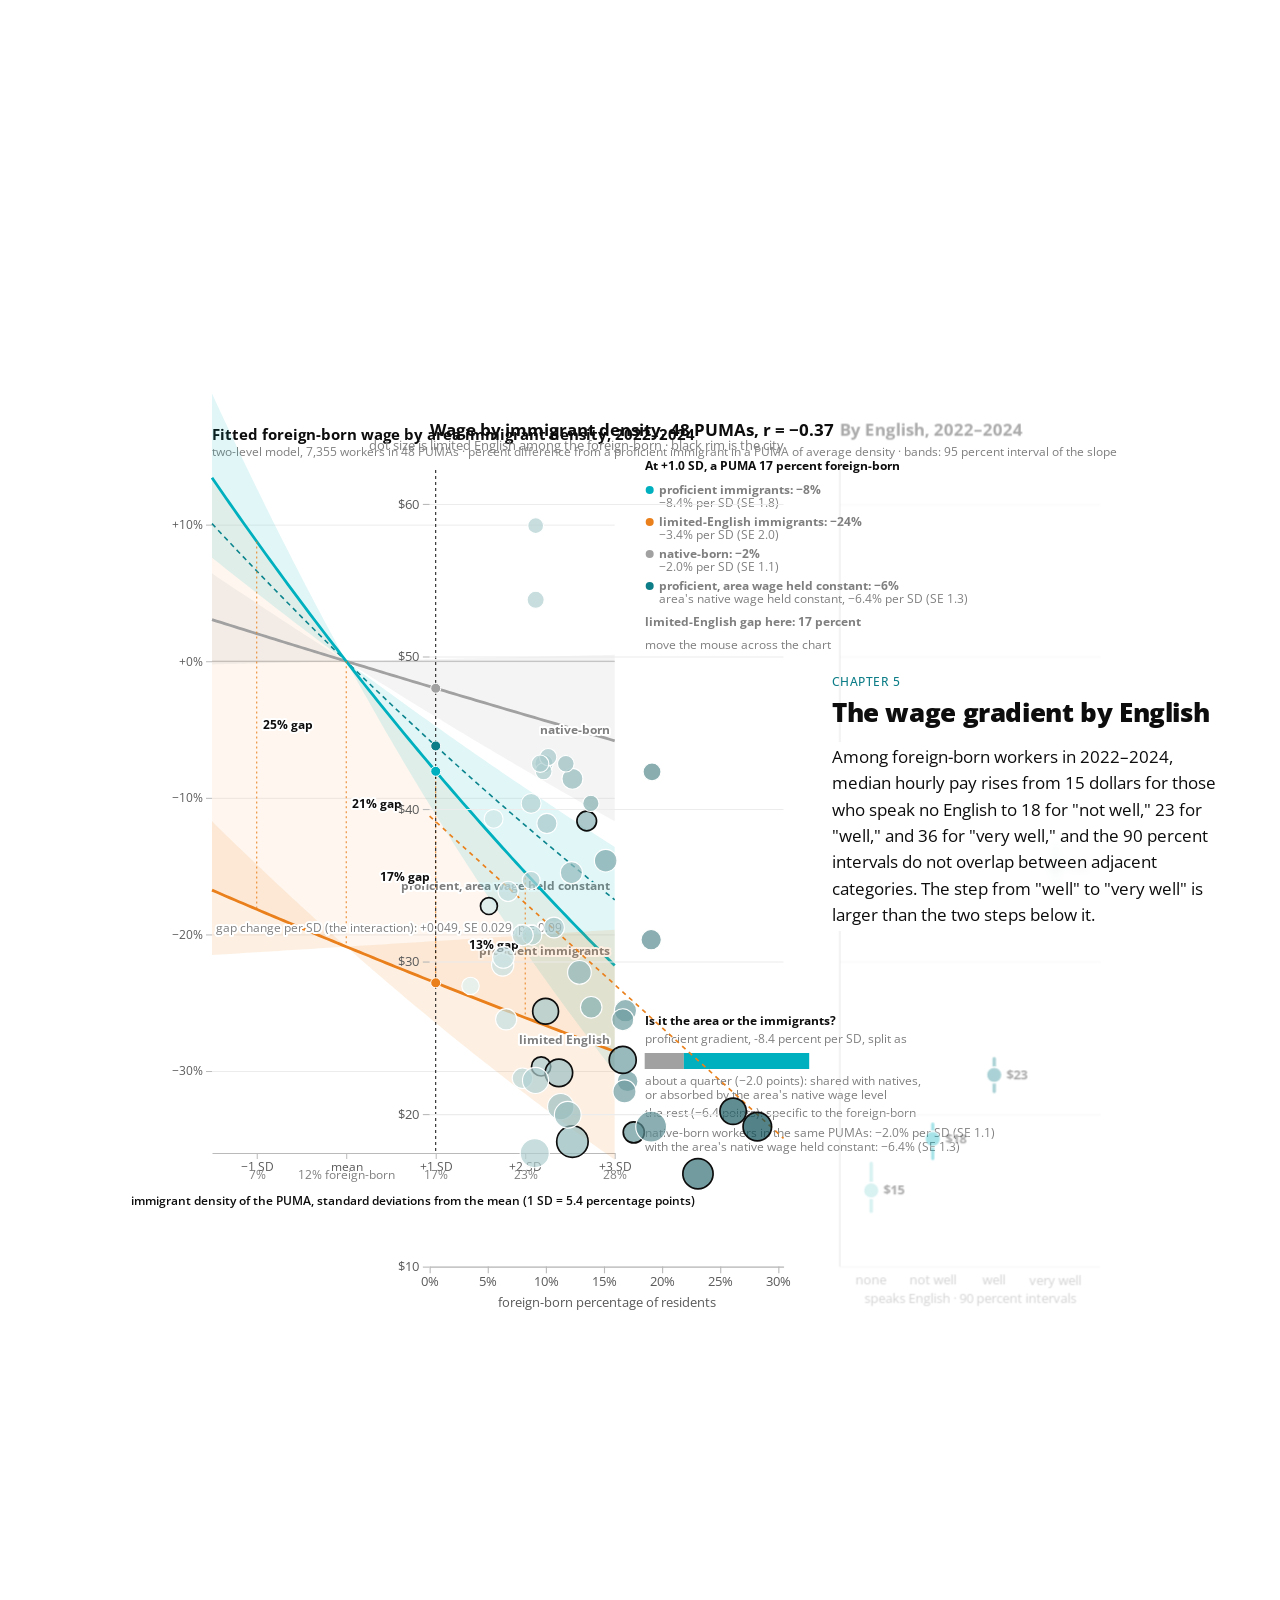
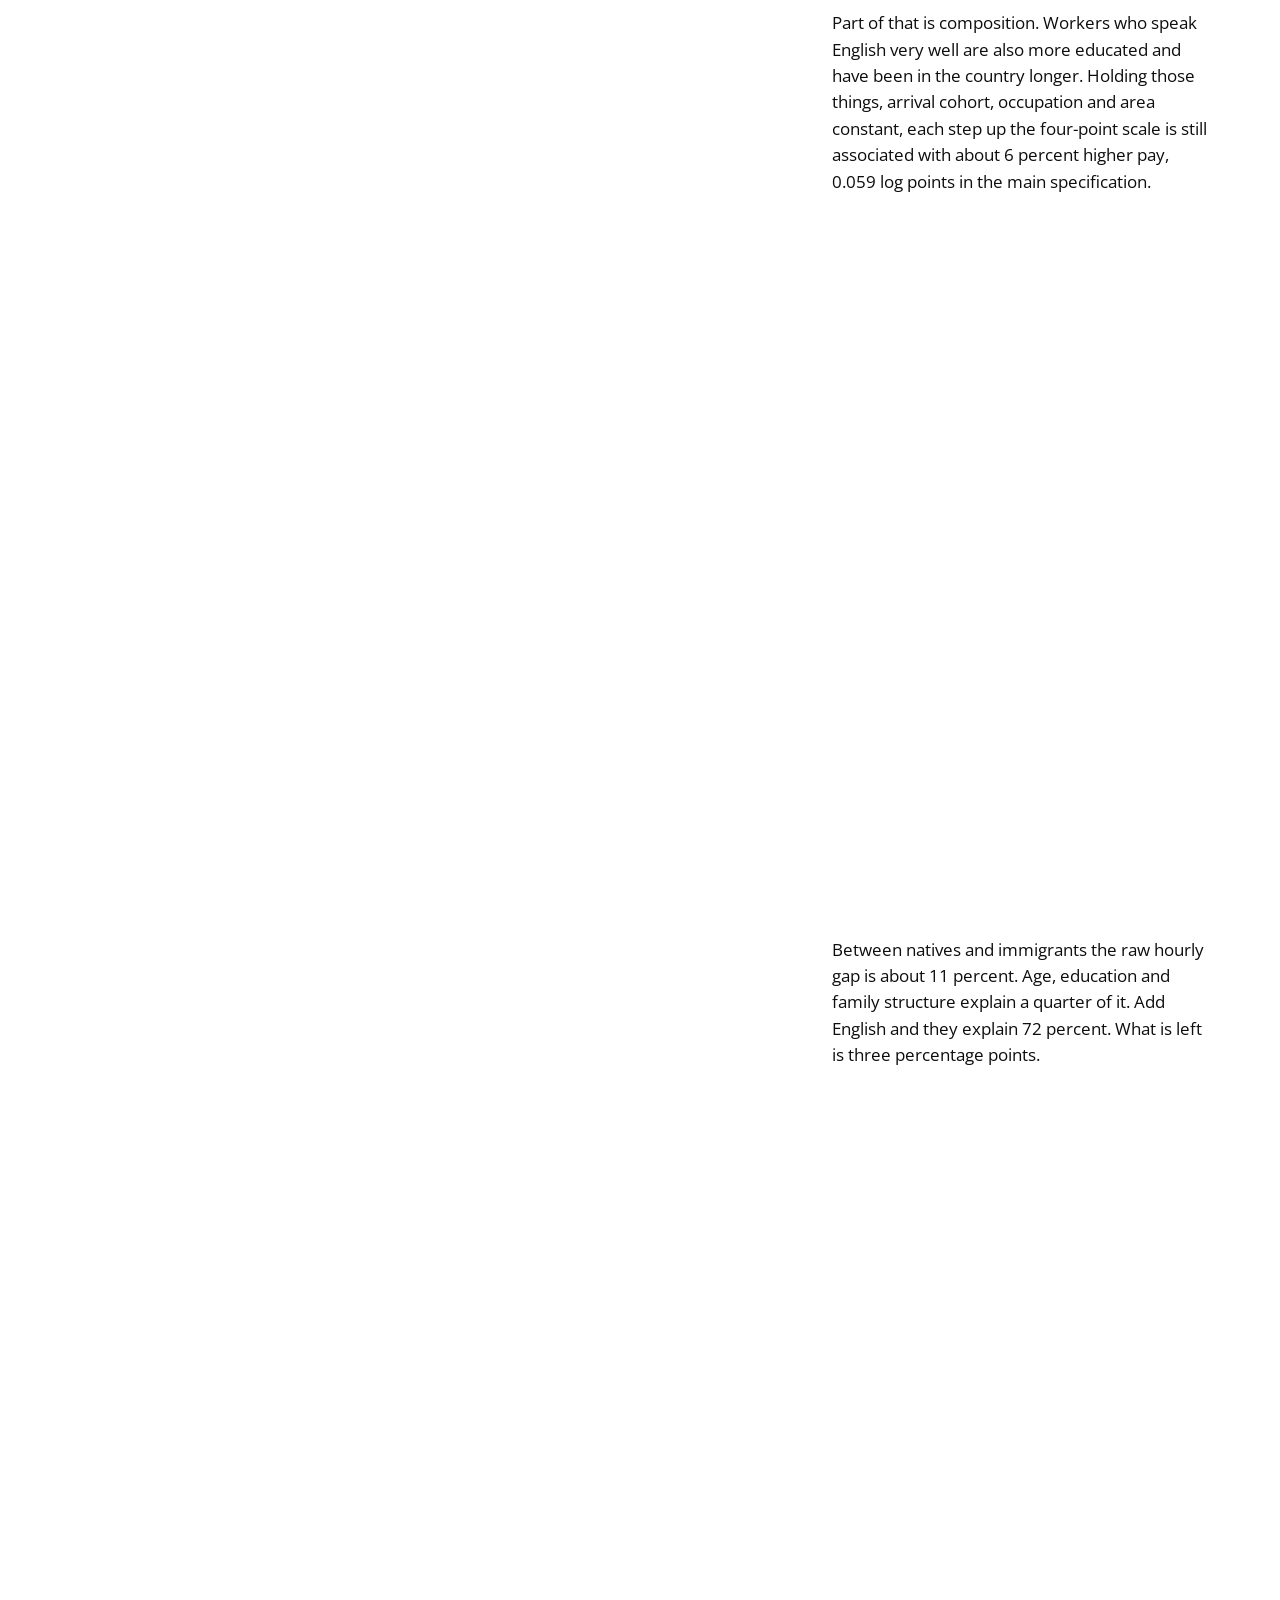
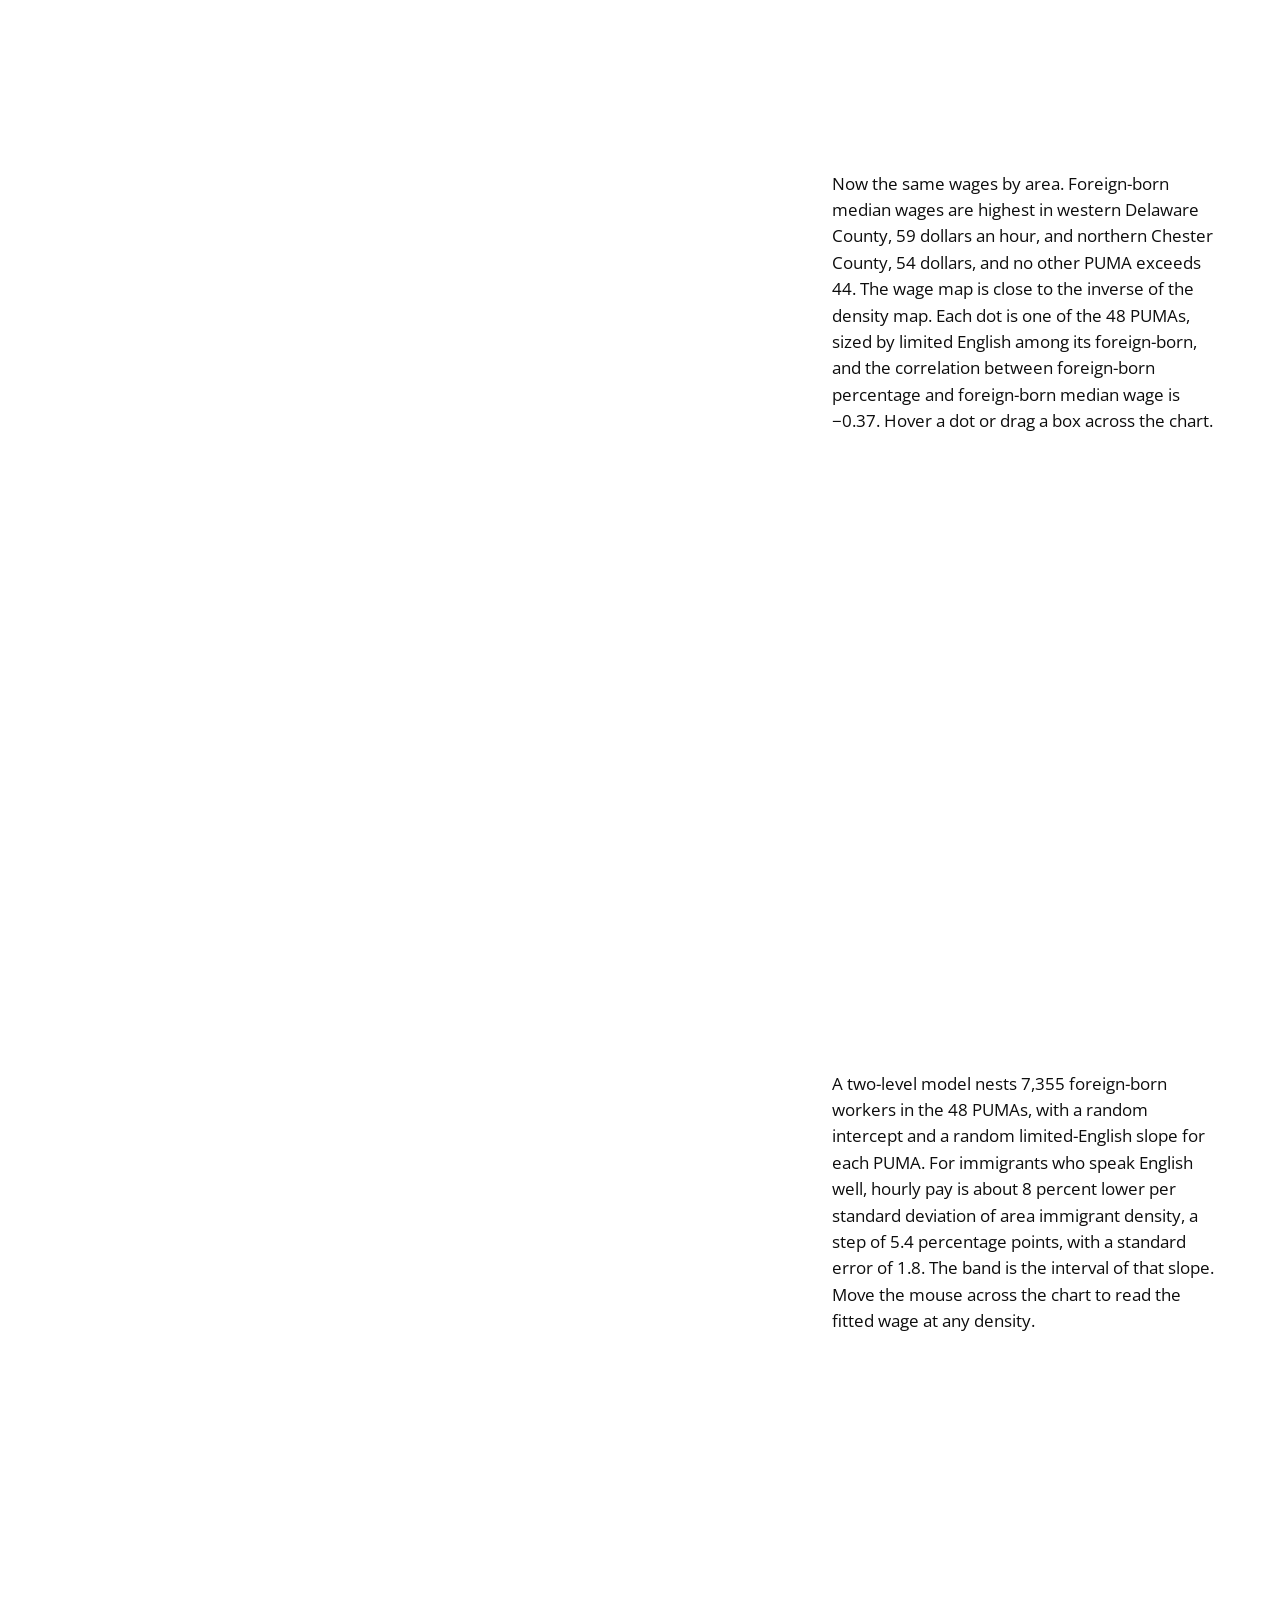
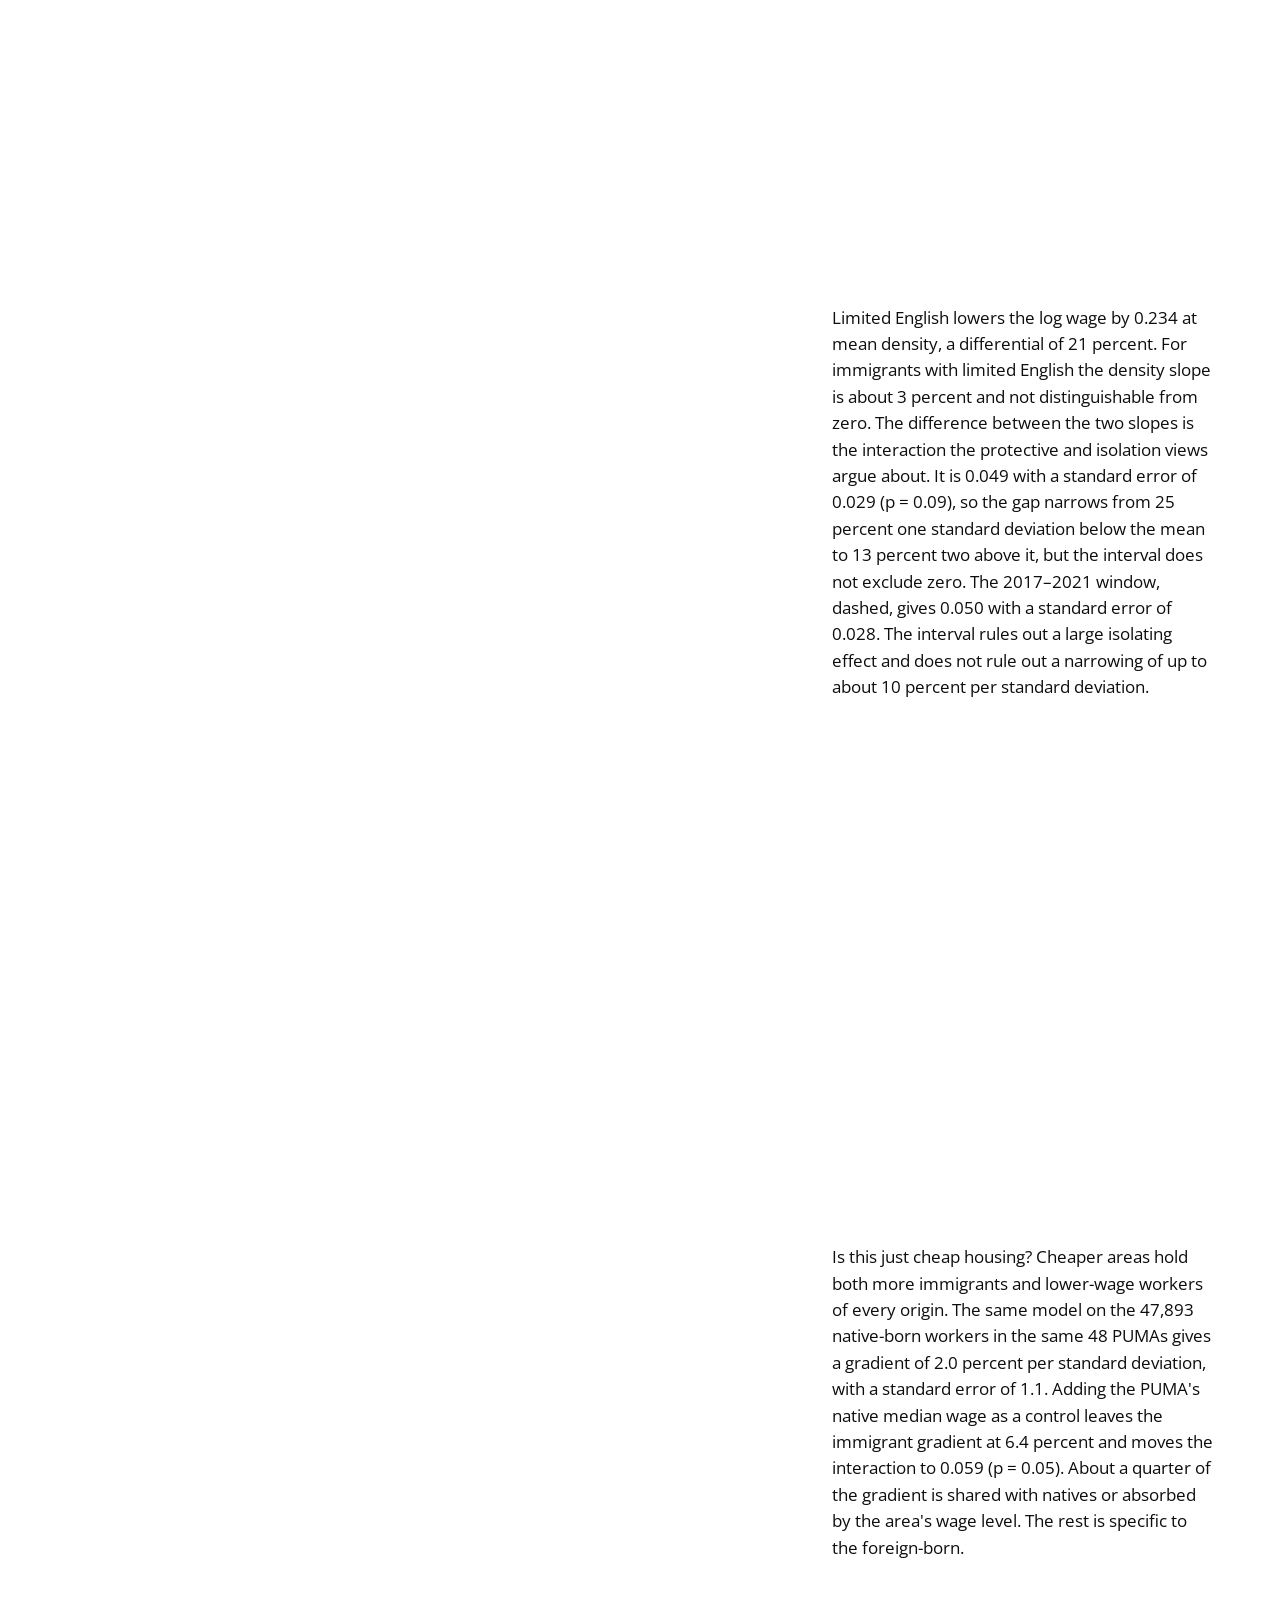
==== commit 5621bbde: "Rework chapters 8, 9, 11" ====
--- a/docs/index.html
+++ b/docs/index.html
@@ -161,7 +161,7 @@
 </section>
 
 <section class="chapter" id="ch-ownlang" data-chapter="ownlang">
-  <div class="graphic"><svg id="g-ownlang"></svg></div>
+  <div class="graphic"><div class="controls"><label>Map <select id="lang-sel"></select></label></div><svg id="g-ownlang"></svg></div>
   <div class="steps">
     <div class="step" data-step="ownlang-0"><h2>Own-language density</h2>
       <p>Immigrant density as a whole may be the wrong measure. An exploratory check uses the density of the worker's own home language instead, for the 5,732 workers who speak a language other than English at home. Its five highest values are all Spanish. In North Philadelphia 41 percent of residents aged 5 and over speak Spanish at home, in the city of Camden across the river 38 percent, in the Central and Lower Northeast 22 percent, in the Salem and Cumberland PUMA around Bridgeton 18 percent, and in the North Delaware section of Philadelphia 17 percent.</p>
@@ -170,9 +170,6 @@
       <p>On this measure the differential does narrow. The interaction is 0.046 with a standard error of 0.022 (p = 0.04), and 0.021 with occupation fixed effects. But look at which line moves. Limited-English wages do not vary with own-language density, minus 0.011 per standard deviation with a standard error of 0.016. Proficient wages fall with it, by 0.057 with a standard error of 0.017. The differential narrows because proficient workers earn less where their language is common, not because limited-English workers earn more. Generic density is held constant in the same model and keeps a slope of minus 0.061 for both groups.</p>
     </div>
     <div class="step" data-step="ownlang-2">
-      <p>The same model in the New York metropolitan area, for 54,089 workers with a non-English home language in 141 PUMAs, gives an interaction of 0.045 with a standard error of 0.009, and 0.028 within occupations, against 0.046 and 0.021 in Philadelphia. The interactions agree. The proficient slopes do not, at minus 0.032 in New York against minus 0.057 in Philadelphia per standard deviation, and further apart per percentage point, since a New York standard deviation is 17.8 points against 7.7. In both areas the narrowing comes from the proficient side.</p>
-    </div>
-    <div class="step" data-step="ownlang-3">
       <p>One account is selection. Higher earners leave the city, and if proficient immigrants with higher earning capacity are the ones who leave areas where their language is concentrated, the proficient immigrants who remain are negatively selected and the pattern follows without any effect of the area on pay. A direct check uses the 4,370 proficient workers who lived in the metropolitan area a year earlier, of whom 98 had left their prior migration area. The leavers earn 6 percent less than stayers, with a standard error of 18 percent, and 13 percent less within occupation, with a standard error of 12. Nothing here indicates that leavers earn more, and the intervals leave a difference of about 35 percent in either direction inside them, so the check is too imprecise to test the account. A further caveat: in North Philadelphia and Camden, 77 and 64 percent of Spanish speakers are native-born, so the measure there describes a largely native-born linguistic community.</p>
     </div>
   </div>
@@ -190,7 +187,10 @@
       <p>Does the differential change with density? On generic density the two areas give interaction terms that are marginal or null in both and differ by about one standard error. On region-based co-ethnic density they differ by about two standard errors, with opposite signs, minus 0.033 with a standard error of 0.024 in Philadelphia against 0.018 with a standard error of 0.009 in New York. Neither area supports the protective view on the generic or the co-ethnic measure.</p>
     </div>
     <div class="step" data-step="compare-2">
-      <p>On own-language density the interactions agree, 0.046 in Philadelphia against 0.045 in New York, and 0.021 against 0.028 within occupations. The New York estimates are five and four standard errors from zero and are the only ones among the seventeen interaction terms the paper reports that would survive a correction for that number of tests. Philadelphia's own-language interaction, at p = 0.04, does not. In both areas the narrowing comes from the proficient side. A test that fixes own-language density as the main measure in advance and runs it across several metropolitan areas is the design these results call for.</p>
+      <p>On own-language density the interactions agree, 0.046 in Philadelphia against 0.045 in New York, and 0.021 against 0.028 within occupations. The New York estimates are five and four standard errors from zero and are the only ones among the seventeen interaction terms the paper reports that would survive a correction for that number of tests. Philadelphia's own-language interaction, at p = 0.04, does not. </p>
+    </div>
+    <div class="step" data-step="compare-3">
+      <p>The interactions agree, but the slopes behind them do not. Proficient wages fall with own-language density at minus 0.032 per standard deviation in New York against minus 0.057 in Philadelphia, and further apart per percentage point, since a New York standard deviation is 17.8 points against 7.7. Limited-English wages do not move with it in either area, minus 0.011 in Philadelphia and 0.012 with a standard error of 0.008 in New York. In both areas the narrowing comes from the proficient side. A test that fixes own-language density as the main measure in advance, runs it across several metropolitan areas and reports the group slopes is the design these results call for.</p>
     </div>
   </div>
 </section>
@@ -229,10 +229,13 @@
   <div class="graphic"><svg id="g-panel"></svg></div>
   <div class="steps">
     <div class="step" data-step="panel-0"><h2>Cohorts over twelve years</h2>
-      <p>Following the same arrival cohorts across three survey windows, real median wages rose in eleven of the twelve cells observed in all three windows, by about 10 dollars for Asian-born arrivals of the 1990s and 2000s and by 1 to 8 dollars elsewhere, and were flat for African-born arrivals of the 1990s. The suburban percentage moved much less. For cohorts that arrived before 2010 it sits between 59 and 86 percent in every window. The cell fixed-effects regression gives 9.7 percentage points of suburbanization per log point of wage growth with a standard error of 10.7, so the data cannot detect a group-level link between wage growth and suburbanization.</p>
+      <p>Do groups whose wages rise also move out? Arrival cohorts are crossed with regions of birth to form sixteen cells, each followed across the three windows, and each path plots the cell's median wage against the percentage living outside the city. Real median wages rose in eleven of the twelve cells observed in all three windows, by about 10 dollars for Asian-born arrivals of the 1990s and 2000s and by 1 to 8 dollars elsewhere, and were flat for African-born arrivals of the 1990s. The suburban percentage moved much less. For cohorts that arrived before 2010 it sits between 59 and 86 percent in every window and drifts up by a few points. A regression with cell and window fixed effects gives 9.7 percentage points of suburbanization per log point of wage growth, with a standard error of 10.7, so the data cannot detect a group-level link between wage growth and suburbanization.</p>
     </div>
     <div class="step" data-step="panel-1">
-      <p>The 2010s arrivals look different, but part of that is duration. Compare them with the 2000s cohort at the same number of years after arrival and one difference holds. Latin American arrivals of the 2010s are 7 points less suburban, a difference of about two standard errors. European arrivals show the same size with too few respondents to establish it. Asian arrivals are 5 points more suburban.</p>
+      <p>The 2010s arrivals are the least suburban group in the data, at 54 to 73 percent outside the city against 68 to 86 percent for every earlier cohort in the same window. Part of that is duration, since a cohort observed a few years after arrival has had less time to move. The comparison on the right removes it by setting the 2010s cohort in 2022–2024 against the 2000s cohort in 2012–2016, when both had been in the country a similar number of years. Asian arrivals of the 2010s are 4.9 points more suburban than their predecessors, with a standard error of 2.4. Latin American arrivals are 7.2 points less, with a standard error of 3.2. European arrivals are 8.8 points less with a standard error of 5.5, and African arrivals 2.0 points less with a standard error of 5.1.</p>
+    </div>
+    <div class="step" data-step="panel-2">
+      <p>The same comparison one step earlier, the 1990s cohort in 2012–2016 against the 2000s cohort in 2022–2024, shows differences of 0.5 to 6.8 points in the suburban direction in every region, none larger than 1.6 standard errors. The shift toward city residence is therefore specific to the 2010s arrivals, is established for those from Latin America, and is suggested but not established for those from Europe, whose cell holds about 300 respondents. For at least one of the four origin groups the initial settlement pattern has shifted toward the city within a decade, which the spatial assimilation model does not predict and which the data here cannot explain.</p>
     </div>
   </div>
 </section>
